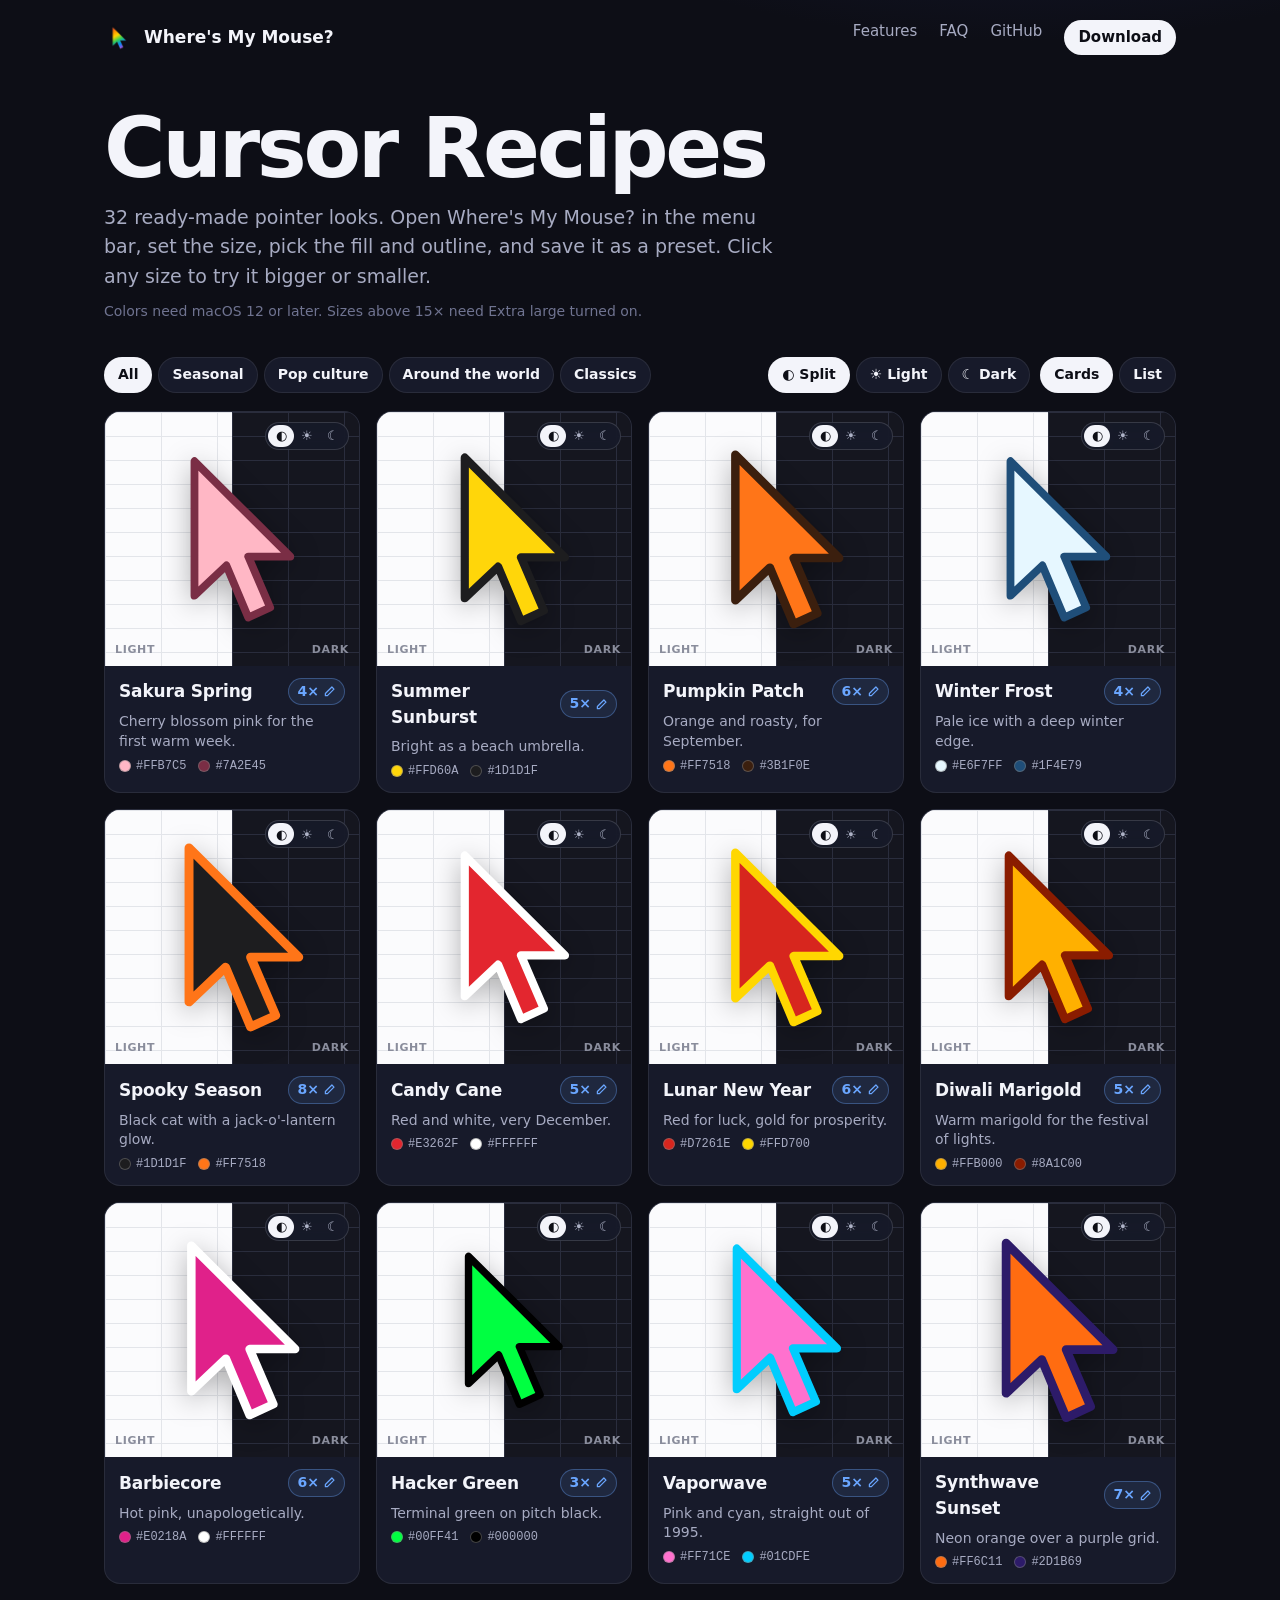
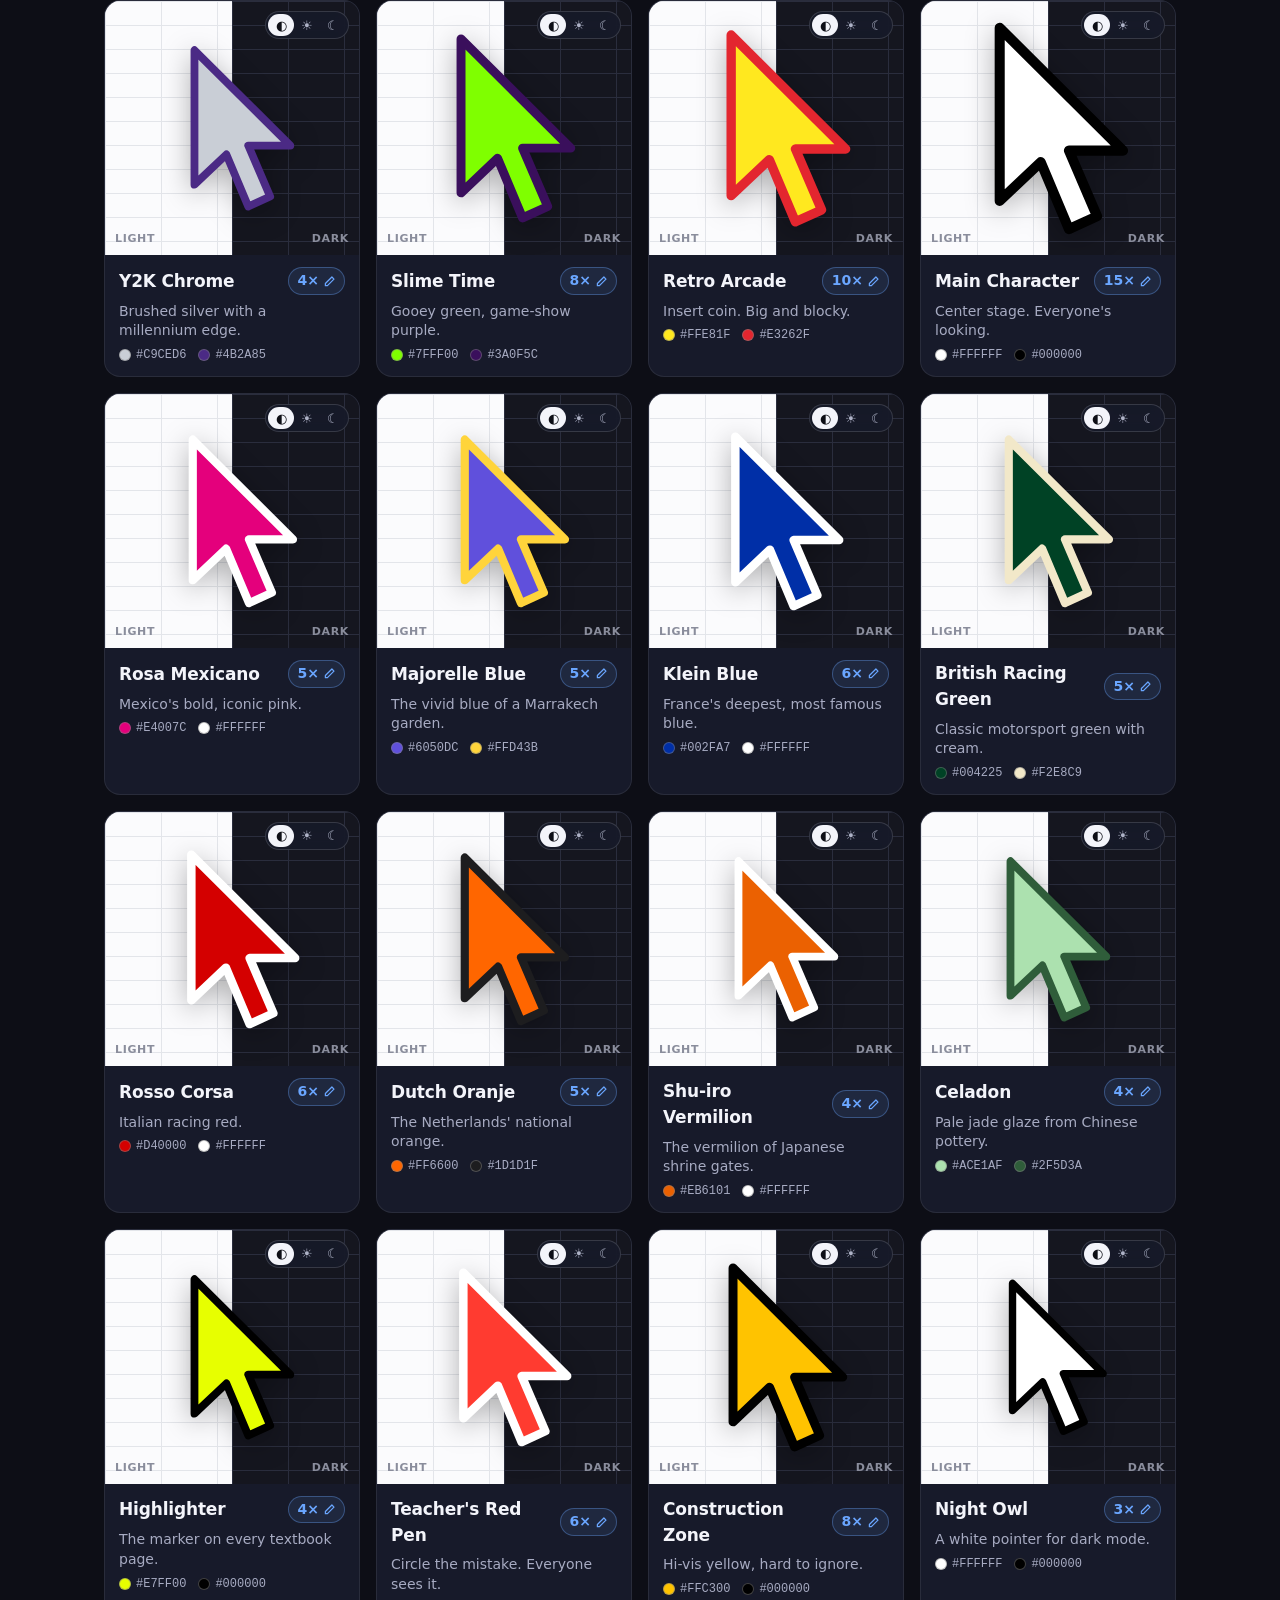
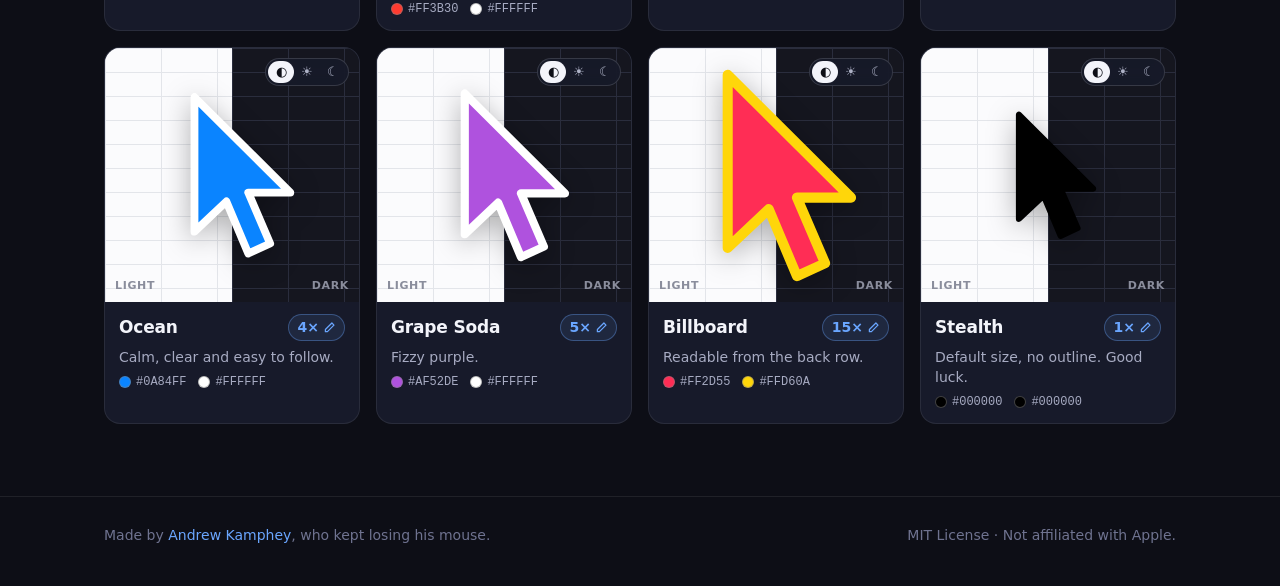
==== site/recipes.html @ 3ef72867 "Site: Cursor Recipes gallery at /recipes and recipe of the month on the home page 32 named pointer l" ====
<!doctype html>
<html lang="en">
<head>
<meta charset="utf-8">
<!-- Google tag (gtag.js) -->
<script async src="https://www.googletagmanager.com/gtag/js?id=G-M5TJXXCL2K"></script>
<script>
  window.dataLayer = window.dataLayer || [];
  function gtag(){dataLayer.push(arguments);}
  gtag('js', new Date());

  gtag('config', 'G-M5TJXXCL2K');
</script>

<meta name="viewport" content="width=device-width, initial-scale=1">
<title>Cursor Recipes — Where's My Mouse?</title>
<meta name="description" content="32 ready-made Mac pointer looks: seasonal, pop culture and famous colors from around the world, each with its size, fill and outline for Where's My Mouse?.">
<link rel="icon" type="image/png" href="assets/favicon.png">
<link rel="apple-touch-icon" href="assets/icon.png">
<meta property="og:title" content="Cursor Recipes — Where's My Mouse?">
<meta property="og:description" content="Ready-made Mac pointer looks with exact sizes and colors.">
<meta property="og:image" content="https://wheresmymouse.com/assets/og.png">
<meta property="og:url" content="https://wheresmymouse.com/recipes">
<meta name="twitter:card" content="summary_large_image">
<link rel="canonical" href="https://wheresmymouse.com/recipes">
<style>
  :root {
    --bg: #0d0e16;
    --bg-2: #161a33;
    --panel: #171a2a;
    --panel-2: #1e2236;
    --line: rgba(255, 255, 255, 0.08);
    --text: #f3f4fa;
    --muted: #a7abc2;
    --faint: #6f7390;
    --blue: #2f7bff;
    --blue-soft: #6aa6ff;
    --red: #ff3b2f;
    --rainbow: linear-gradient(120deg, #ff3b30, #ff9500, #ffd60a, #34c759, #0a84ff, #af52de);
    --radius: 18px;
    --max: 1120px;
  }
  * { box-sizing: border-box; }
  html { scroll-behavior: smooth; }
  body {
    margin: 0;
    background: radial-gradient(1200px 700px at 80% -10%, #1d2452 0%, transparent 60%), var(--bg);
    color: var(--text);
    font: 17px/1.55 system-ui, -apple-system, "Helvetica Neue", Arial, sans-serif;
    -webkit-font-smoothing: antialiased;
  }
  a { color: var(--blue-soft); text-decoration: none; }
  a:hover { text-decoration: underline; }
  .wrap { max-width: var(--max); margin: 0 auto; padding: 0 24px; }

  /* nav */
  nav { display: flex; align-items: center; justify-content: space-between; padding: 20px 0; }
  .brand { display: flex; align-items: center; gap: 10px; font-weight: 800; color: var(--text); }
  .brand img { width: 30px; height: 30px; }
  nav .links { display: flex; gap: 22px; font-size: 15px; }
  nav .links a { color: var(--muted); }


  .rc-hero { padding: 24px 0 8px; }
  .rc-hero h1 { font-size: clamp(44px, 7vw, 84px); line-height: 0.95; letter-spacing: -0.04em; margin: 10px 0 14px; font-weight: 900; }
  .rc-hero p { color: var(--muted); font-size: 19px; max-width: 680px; margin: 0; }
  .rc-hero .fine { color: var(--faint); font-size: 14px; margin-top: 10px; }
  .dl { background: var(--text); color: #0d0e16 !important; font-weight: 800; padding: 6px 14px; border-radius: 999px; }
  .dl:hover { text-decoration: none; }
  main { padding-bottom: 72px; }
  footer { border-top: 1px solid var(--line); padding: 28px 0 40px; color: var(--faint); font-size: 14px; }
  footer .wrap { display: flex; justify-content: space-between; gap: 20px; flex-wrap: wrap; }
  @media (max-width: 560px) { nav .links a.hide-sm { display: none; } }
</style>
<link rel="stylesheet" href="assets/recipes.css">
</head>
<body>
<svg width="0" height="0" style="position:absolute" aria-hidden="true">
      <defs><path id="arrow" d="M4 4 V90 L24.4 70.7 L38.4 104 L52.4 97.6 L38.4 65 L65.3 65 Z" transform="scale(0.93)" stroke-width="5" stroke-linejoin="round"/></defs>
    </svg>
<div class="wrap">
  <nav>
    <a class="brand" href="/"><img src="assets/icon.png" alt="">Where's My Mouse?</a>
    <div class="links">
      <a class="hide-sm" href="/#features">Features</a>
      <a class="hide-sm" href="/#faq">FAQ</a>
      <a class="hide-sm" href="https://github.com/andrewkamphey/WheresMyMouse">GitHub</a>
      <a class="dl" href="https://wheresmymouse.com/download">Download</a>
    </div>
  </nav>
  <header class="rc-hero">
    <h1>Cursor Recipes</h1>
    <p>32 ready-made pointer looks. Open Where's My Mouse? in the menu bar, set the size, pick the fill and outline, and save it as a preset. Click any size to try it bigger or smaller.</p>
    <p class="fine">Colors need macOS 12 or later. Sizes above 15× need Extra large turned on.</p>
  </header>
  <main id="rc-page">
    <div class="rc-bar">
      <div class="rc-seg" role="group" aria-label="Category"><button type="button" data-filter="all" aria-pressed="true">All</button><button type="button" data-filter="seasonal" aria-pressed="false">Seasonal</button><button type="button" data-filter="pop" aria-pressed="false">Pop culture</button><button type="button" data-filter="world" aria-pressed="false">Around the world</button><button type="button" data-filter="classic" aria-pressed="false">Classics</button></div>
      <div class="rc-push">
        <div class="rc-seg" role="group" aria-label="Background"><button type="button" data-bg="split" aria-pressed="true">◐ Split</button><button type="button" data-bg="light" aria-pressed="false">☀ Light</button><button type="button" data-bg="dark" aria-pressed="false">☾ Dark</button></div>
        <div class="rc-seg" role="group" aria-label="View"><button type="button" data-view="cards" aria-pressed="true">Cards</button><button type="button" data-view="list" aria-pressed="false">List</button></div>
      </div>
    </div>
    <div class="rc-grid" id="rc-grid">
      <article class="rc-card" id="sakura-spring" data-cat="seasonal" data-size="4"><div class="rc-pv" data-mode="split"><div class="rc-half l"></div><div class="rc-half d"></div><svg class="rc-ar" viewBox="0 0 62 100" style="--h:66.2%" aria-hidden="true"><use href="#arrow" fill="#FFB7C5" stroke="#7A2E45"/></svg><span class="rc-lbl l">Light</span><span class="rc-lbl d">Dark</span><div class="rc-mode" role="group" aria-label="Background"><button type="button" data-mode="split" aria-pressed="true" title="Split">◐</button><button type="button" data-mode="light" aria-pressed="false" title="Light">☀</button><button type="button" data-mode="dark" aria-pressed="false" title="Dark">☾</button></div></div><div class="rc-body"><div class="rc-head"><h3>Sakura Spring</h3><button type="button" class="rc-sz" aria-expanded="false" aria-label="Try Sakura Spring at other sizes"><b>4×</b><svg viewBox="0 0 16 16" aria-hidden="true"><path d="M11.5 1.5l3 3L5 14H2v-3z" fill="none" stroke="currentColor" stroke-width="1.8" stroke-linejoin="round"/></svg></button></div><div class="rc-edit" hidden><input type="range" min="1" max="30" step="0.5" value="4" aria-label="Preview size for Sakura Spring"><button type="button" class="rc-reset">Reset</button><span class="rc-hint">Recipe size. Drag to try others.</span></div><p>Cherry blossom pink for the first warm week.</p><span class="rc-chips"><span class="rc-chip"><i style="background:#FFB7C5"></i>#FFB7C5</span><span class="rc-chip"><i style="background:#7A2E45"></i>#7A2E45</span></span></div></article>
      <article class="rc-card" id="summer-sunburst" data-cat="seasonal" data-size="5"><div class="rc-pv" data-mode="split"><div class="rc-half l"></div><div class="rc-half d"></div><svg class="rc-ar" viewBox="0 0 62 100" style="--h:69.2%" aria-hidden="true"><use href="#arrow" fill="#FFD60A" stroke="#1D1D1F"/></svg><span class="rc-lbl l">Light</span><span class="rc-lbl d">Dark</span><div class="rc-mode" role="group" aria-label="Background"><button type="button" data-mode="split" aria-pressed="true" title="Split">◐</button><button type="button" data-mode="light" aria-pressed="false" title="Light">☀</button><button type="button" data-mode="dark" aria-pressed="false" title="Dark">☾</button></div></div><div class="rc-body"><div class="rc-head"><h3>Summer Sunburst</h3><button type="button" class="rc-sz" aria-expanded="false" aria-label="Try Summer Sunburst at other sizes"><b>5×</b><svg viewBox="0 0 16 16" aria-hidden="true"><path d="M11.5 1.5l3 3L5 14H2v-3z" fill="none" stroke="currentColor" stroke-width="1.8" stroke-linejoin="round"/></svg></button></div><div class="rc-edit" hidden><input type="range" min="1" max="30" step="0.5" value="5" aria-label="Preview size for Summer Sunburst"><button type="button" class="rc-reset">Reset</button><span class="rc-hint">Recipe size. Drag to try others.</span></div><p>Bright as a beach umbrella.</p><span class="rc-chips"><span class="rc-chip"><i style="background:#FFD60A"></i>#FFD60A</span><span class="rc-chip"><i style="background:#1D1D1F"></i>#1D1D1F</span></span></div></article>
      <article class="rc-card" id="pumpkin-patch" data-cat="seasonal" data-size="6"><div class="rc-pv" data-mode="split"><div class="rc-half l"></div><div class="rc-half d"></div><svg class="rc-ar" viewBox="0 0 62 100" style="--h:71.7%" aria-hidden="true"><use href="#arrow" fill="#FF7518" stroke="#3B1F0E"/></svg><span class="rc-lbl l">Light</span><span class="rc-lbl d">Dark</span><div class="rc-mode" role="group" aria-label="Background"><button type="button" data-mode="split" aria-pressed="true" title="Split">◐</button><button type="button" data-mode="light" aria-pressed="false" title="Light">☀</button><button type="button" data-mode="dark" aria-pressed="false" title="Dark">☾</button></div></div><div class="rc-body"><div class="rc-head"><h3>Pumpkin Patch</h3><button type="button" class="rc-sz" aria-expanded="false" aria-label="Try Pumpkin Patch at other sizes"><b>6×</b><svg viewBox="0 0 16 16" aria-hidden="true"><path d="M11.5 1.5l3 3L5 14H2v-3z" fill="none" stroke="currentColor" stroke-width="1.8" stroke-linejoin="round"/></svg></button></div><div class="rc-edit" hidden><input type="range" min="1" max="30" step="0.5" value="6" aria-label="Preview size for Pumpkin Patch"><button type="button" class="rc-reset">Reset</button><span class="rc-hint">Recipe size. Drag to try others.</span></div><p>Orange and roasty, for September.</p><span class="rc-chips"><span class="rc-chip"><i style="background:#FF7518"></i>#FF7518</span><span class="rc-chip"><i style="background:#3B1F0E"></i>#3B1F0E</span></span></div></article>
      <article class="rc-card" id="winter-frost" data-cat="seasonal" data-size="4"><div class="rc-pv" data-mode="split"><div class="rc-half l"></div><div class="rc-half d"></div><svg class="rc-ar" viewBox="0 0 62 100" style="--h:66.2%" aria-hidden="true"><use href="#arrow" fill="#E6F7FF" stroke="#1F4E79"/></svg><span class="rc-lbl l">Light</span><span class="rc-lbl d">Dark</span><div class="rc-mode" role="group" aria-label="Background"><button type="button" data-mode="split" aria-pressed="true" title="Split">◐</button><button type="button" data-mode="light" aria-pressed="false" title="Light">☀</button><button type="button" data-mode="dark" aria-pressed="false" title="Dark">☾</button></div></div><div class="rc-body"><div class="rc-head"><h3>Winter Frost</h3><button type="button" class="rc-sz" aria-expanded="false" aria-label="Try Winter Frost at other sizes"><b>4×</b><svg viewBox="0 0 16 16" aria-hidden="true"><path d="M11.5 1.5l3 3L5 14H2v-3z" fill="none" stroke="currentColor" stroke-width="1.8" stroke-linejoin="round"/></svg></button></div><div class="rc-edit" hidden><input type="range" min="1" max="30" step="0.5" value="4" aria-label="Preview size for Winter Frost"><button type="button" class="rc-reset">Reset</button><span class="rc-hint">Recipe size. Drag to try others.</span></div><p>Pale ice with a deep winter edge.</p><span class="rc-chips"><span class="rc-chip"><i style="background:#E6F7FF"></i>#E6F7FF</span><span class="rc-chip"><i style="background:#1F4E79"></i>#1F4E79</span></span></div></article>
      <article class="rc-card" id="spooky-season" data-cat="seasonal" data-size="8"><div class="rc-pv" data-mode="split"><div class="rc-half l"></div><div class="rc-half d"></div><svg class="rc-ar" viewBox="0 0 62 100" style="--h:75.8%" aria-hidden="true"><use href="#arrow" fill="#1D1D1F" stroke="#FF7518"/></svg><span class="rc-lbl l">Light</span><span class="rc-lbl d">Dark</span><div class="rc-mode" role="group" aria-label="Background"><button type="button" data-mode="split" aria-pressed="true" title="Split">◐</button><button type="button" data-mode="light" aria-pressed="false" title="Light">☀</button><button type="button" data-mode="dark" aria-pressed="false" title="Dark">☾</button></div></div><div class="rc-body"><div class="rc-head"><h3>Spooky Season</h3><button type="button" class="rc-sz" aria-expanded="false" aria-label="Try Spooky Season at other sizes"><b>8×</b><svg viewBox="0 0 16 16" aria-hidden="true"><path d="M11.5 1.5l3 3L5 14H2v-3z" fill="none" stroke="currentColor" stroke-width="1.8" stroke-linejoin="round"/></svg></button></div><div class="rc-edit" hidden><input type="range" min="1" max="30" step="0.5" value="8" aria-label="Preview size for Spooky Season"><button type="button" class="rc-reset">Reset</button><span class="rc-hint">Recipe size. Drag to try others.</span></div><p>Black cat with a jack-o&#x27;-lantern glow.</p><span class="rc-chips"><span class="rc-chip"><i style="background:#1D1D1F"></i>#1D1D1F</span><span class="rc-chip"><i style="background:#FF7518"></i>#FF7518</span></span></div></article>
      <article class="rc-card" id="candy-cane" data-cat="seasonal" data-size="5"><div class="rc-pv" data-mode="split"><div class="rc-half l"></div><div class="rc-half d"></div><svg class="rc-ar" viewBox="0 0 62 100" style="--h:69.2%" aria-hidden="true"><use href="#arrow" fill="#E3262F" stroke="#FFFFFF"/></svg><span class="rc-lbl l">Light</span><span class="rc-lbl d">Dark</span><div class="rc-mode" role="group" aria-label="Background"><button type="button" data-mode="split" aria-pressed="true" title="Split">◐</button><button type="button" data-mode="light" aria-pressed="false" title="Light">☀</button><button type="button" data-mode="dark" aria-pressed="false" title="Dark">☾</button></div></div><div class="rc-body"><div class="rc-head"><h3>Candy Cane</h3><button type="button" class="rc-sz" aria-expanded="false" aria-label="Try Candy Cane at other sizes"><b>5×</b><svg viewBox="0 0 16 16" aria-hidden="true"><path d="M11.5 1.5l3 3L5 14H2v-3z" fill="none" stroke="currentColor" stroke-width="1.8" stroke-linejoin="round"/></svg></button></div><div class="rc-edit" hidden><input type="range" min="1" max="30" step="0.5" value="5" aria-label="Preview size for Candy Cane"><button type="button" class="rc-reset">Reset</button><span class="rc-hint">Recipe size. Drag to try others.</span></div><p>Red and white, very December.</p><span class="rc-chips"><span class="rc-chip"><i style="background:#E3262F"></i>#E3262F</span><span class="rc-chip"><i style="background:#FFFFFF"></i>#FFFFFF</span></span></div></article>
      <article class="rc-card" id="lunar-new-year" data-cat="seasonal" data-size="6"><div class="rc-pv" data-mode="split"><div class="rc-half l"></div><div class="rc-half d"></div><svg class="rc-ar" viewBox="0 0 62 100" style="--h:71.7%" aria-hidden="true"><use href="#arrow" fill="#D7261E" stroke="#FFD700"/></svg><span class="rc-lbl l">Light</span><span class="rc-lbl d">Dark</span><div class="rc-mode" role="group" aria-label="Background"><button type="button" data-mode="split" aria-pressed="true" title="Split">◐</button><button type="button" data-mode="light" aria-pressed="false" title="Light">☀</button><button type="button" data-mode="dark" aria-pressed="false" title="Dark">☾</button></div></div><div class="rc-body"><div class="rc-head"><h3>Lunar New Year</h3><button type="button" class="rc-sz" aria-expanded="false" aria-label="Try Lunar New Year at other sizes"><b>6×</b><svg viewBox="0 0 16 16" aria-hidden="true"><path d="M11.5 1.5l3 3L5 14H2v-3z" fill="none" stroke="currentColor" stroke-width="1.8" stroke-linejoin="round"/></svg></button></div><div class="rc-edit" hidden><input type="range" min="1" max="30" step="0.5" value="6" aria-label="Preview size for Lunar New Year"><button type="button" class="rc-reset">Reset</button><span class="rc-hint">Recipe size. Drag to try others.</span></div><p>Red for luck, gold for prosperity.</p><span class="rc-chips"><span class="rc-chip"><i style="background:#D7261E"></i>#D7261E</span><span class="rc-chip"><i style="background:#FFD700"></i>#FFD700</span></span></div></article>
      <article class="rc-card" id="diwali-marigold" data-cat="seasonal" data-size="5"><div class="rc-pv" data-mode="split"><div class="rc-half l"></div><div class="rc-half d"></div><svg class="rc-ar" viewBox="0 0 62 100" style="--h:69.2%" aria-hidden="true"><use href="#arrow" fill="#FFB000" stroke="#8A1C00"/></svg><span class="rc-lbl l">Light</span><span class="rc-lbl d">Dark</span><div class="rc-mode" role="group" aria-label="Background"><button type="button" data-mode="split" aria-pressed="true" title="Split">◐</button><button type="button" data-mode="light" aria-pressed="false" title="Light">☀</button><button type="button" data-mode="dark" aria-pressed="false" title="Dark">☾</button></div></div><div class="rc-body"><div class="rc-head"><h3>Diwali Marigold</h3><button type="button" class="rc-sz" aria-expanded="false" aria-label="Try Diwali Marigold at other sizes"><b>5×</b><svg viewBox="0 0 16 16" aria-hidden="true"><path d="M11.5 1.5l3 3L5 14H2v-3z" fill="none" stroke="currentColor" stroke-width="1.8" stroke-linejoin="round"/></svg></button></div><div class="rc-edit" hidden><input type="range" min="1" max="30" step="0.5" value="5" aria-label="Preview size for Diwali Marigold"><button type="button" class="rc-reset">Reset</button><span class="rc-hint">Recipe size. Drag to try others.</span></div><p>Warm marigold for the festival of lights.</p><span class="rc-chips"><span class="rc-chip"><i style="background:#FFB000"></i>#FFB000</span><span class="rc-chip"><i style="background:#8A1C00"></i>#8A1C00</span></span></div></article>
      <article class="rc-card" id="barbiecore" data-cat="pop" data-size="6"><div class="rc-pv" data-mode="split"><div class="rc-half l"></div><div class="rc-half d"></div><svg class="rc-ar" viewBox="0 0 62 100" style="--h:71.7%" aria-hidden="true"><use href="#arrow" fill="#E0218A" stroke="#FFFFFF"/></svg><span class="rc-lbl l">Light</span><span class="rc-lbl d">Dark</span><div class="rc-mode" role="group" aria-label="Background"><button type="button" data-mode="split" aria-pressed="true" title="Split">◐</button><button type="button" data-mode="light" aria-pressed="false" title="Light">☀</button><button type="button" data-mode="dark" aria-pressed="false" title="Dark">☾</button></div></div><div class="rc-body"><div class="rc-head"><h3>Barbiecore</h3><button type="button" class="rc-sz" aria-expanded="false" aria-label="Try Barbiecore at other sizes"><b>6×</b><svg viewBox="0 0 16 16" aria-hidden="true"><path d="M11.5 1.5l3 3L5 14H2v-3z" fill="none" stroke="currentColor" stroke-width="1.8" stroke-linejoin="round"/></svg></button></div><div class="rc-edit" hidden><input type="range" min="1" max="30" step="0.5" value="6" aria-label="Preview size for Barbiecore"><button type="button" class="rc-reset">Reset</button><span class="rc-hint">Recipe size. Drag to try others.</span></div><p>Hot pink, unapologetically.</p><span class="rc-chips"><span class="rc-chip"><i style="background:#E0218A"></i>#E0218A</span><span class="rc-chip"><i style="background:#FFFFFF"></i>#FFFFFF</span></span></div></article>
      <article class="rc-card" id="hacker-green" data-cat="pop" data-size="3"><div class="rc-pv" data-mode="split"><div class="rc-half l"></div><div class="rc-half d"></div><svg class="rc-ar" viewBox="0 0 62 100" style="--h:62.6%" aria-hidden="true"><use href="#arrow" fill="#00FF41" stroke="#000000"/></svg><span class="rc-lbl l">Light</span><span class="rc-lbl d">Dark</span><div class="rc-mode" role="group" aria-label="Background"><button type="button" data-mode="split" aria-pressed="true" title="Split">◐</button><button type="button" data-mode="light" aria-pressed="false" title="Light">☀</button><button type="button" data-mode="dark" aria-pressed="false" title="Dark">☾</button></div></div><div class="rc-body"><div class="rc-head"><h3>Hacker Green</h3><button type="button" class="rc-sz" aria-expanded="false" aria-label="Try Hacker Green at other sizes"><b>3×</b><svg viewBox="0 0 16 16" aria-hidden="true"><path d="M11.5 1.5l3 3L5 14H2v-3z" fill="none" stroke="currentColor" stroke-width="1.8" stroke-linejoin="round"/></svg></button></div><div class="rc-edit" hidden><input type="range" min="1" max="30" step="0.5" value="3" aria-label="Preview size for Hacker Green"><button type="button" class="rc-reset">Reset</button><span class="rc-hint">Recipe size. Drag to try others.</span></div><p>Terminal green on pitch black.</p><span class="rc-chips"><span class="rc-chip"><i style="background:#00FF41"></i>#00FF41</span><span class="rc-chip"><i style="background:#000000"></i>#000000</span></span></div></article>
      <article class="rc-card" id="vaporwave" data-cat="pop" data-size="5"><div class="rc-pv" data-mode="split"><div class="rc-half l"></div><div class="rc-half d"></div><svg class="rc-ar" viewBox="0 0 62 100" style="--h:69.2%" aria-hidden="true"><use href="#arrow" fill="#FF71CE" stroke="#01CDFE"/></svg><span class="rc-lbl l">Light</span><span class="rc-lbl d">Dark</span><div class="rc-mode" role="group" aria-label="Background"><button type="button" data-mode="split" aria-pressed="true" title="Split">◐</button><button type="button" data-mode="light" aria-pressed="false" title="Light">☀</button><button type="button" data-mode="dark" aria-pressed="false" title="Dark">☾</button></div></div><div class="rc-body"><div class="rc-head"><h3>Vaporwave</h3><button type="button" class="rc-sz" aria-expanded="false" aria-label="Try Vaporwave at other sizes"><b>5×</b><svg viewBox="0 0 16 16" aria-hidden="true"><path d="M11.5 1.5l3 3L5 14H2v-3z" fill="none" stroke="currentColor" stroke-width="1.8" stroke-linejoin="round"/></svg></button></div><div class="rc-edit" hidden><input type="range" min="1" max="30" step="0.5" value="5" aria-label="Preview size for Vaporwave"><button type="button" class="rc-reset">Reset</button><span class="rc-hint">Recipe size. Drag to try others.</span></div><p>Pink and cyan, straight out of 1995.</p><span class="rc-chips"><span class="rc-chip"><i style="background:#FF71CE"></i>#FF71CE</span><span class="rc-chip"><i style="background:#01CDFE"></i>#01CDFE</span></span></div></article>
      <article class="rc-card" id="synthwave-sunset" data-cat="pop" data-size="7"><div class="rc-pv" data-mode="split"><div class="rc-half l"></div><div class="rc-half d"></div><svg class="rc-ar" viewBox="0 0 62 100" style="--h:73.9%" aria-hidden="true"><use href="#arrow" fill="#FF6C11" stroke="#2D1B69"/></svg><span class="rc-lbl l">Light</span><span class="rc-lbl d">Dark</span><div class="rc-mode" role="group" aria-label="Background"><button type="button" data-mode="split" aria-pressed="true" title="Split">◐</button><button type="button" data-mode="light" aria-pressed="false" title="Light">☀</button><button type="button" data-mode="dark" aria-pressed="false" title="Dark">☾</button></div></div><div class="rc-body"><div class="rc-head"><h3>Synthwave Sunset</h3><button type="button" class="rc-sz" aria-expanded="false" aria-label="Try Synthwave Sunset at other sizes"><b>7×</b><svg viewBox="0 0 16 16" aria-hidden="true"><path d="M11.5 1.5l3 3L5 14H2v-3z" fill="none" stroke="currentColor" stroke-width="1.8" stroke-linejoin="round"/></svg></button></div><div class="rc-edit" hidden><input type="range" min="1" max="30" step="0.5" value="7" aria-label="Preview size for Synthwave Sunset"><button type="button" class="rc-reset">Reset</button><span class="rc-hint">Recipe size. Drag to try others.</span></div><p>Neon orange over a purple grid.</p><span class="rc-chips"><span class="rc-chip"><i style="background:#FF6C11"></i>#FF6C11</span><span class="rc-chip"><i style="background:#2D1B69"></i>#2D1B69</span></span></div></article>
      <article class="rc-card" id="y2k-chrome" data-cat="pop" data-size="4"><div class="rc-pv" data-mode="split"><div class="rc-half l"></div><div class="rc-half d"></div><svg class="rc-ar" viewBox="0 0 62 100" style="--h:66.2%" aria-hidden="true"><use href="#arrow" fill="#C9CED6" stroke="#4B2A85"/></svg><span class="rc-lbl l">Light</span><span class="rc-lbl d">Dark</span><div class="rc-mode" role="group" aria-label="Background"><button type="button" data-mode="split" aria-pressed="true" title="Split">◐</button><button type="button" data-mode="light" aria-pressed="false" title="Light">☀</button><button type="button" data-mode="dark" aria-pressed="false" title="Dark">☾</button></div></div><div class="rc-body"><div class="rc-head"><h3>Y2K Chrome</h3><button type="button" class="rc-sz" aria-expanded="false" aria-label="Try Y2K Chrome at other sizes"><b>4×</b><svg viewBox="0 0 16 16" aria-hidden="true"><path d="M11.5 1.5l3 3L5 14H2v-3z" fill="none" stroke="currentColor" stroke-width="1.8" stroke-linejoin="round"/></svg></button></div><div class="rc-edit" hidden><input type="range" min="1" max="30" step="0.5" value="4" aria-label="Preview size for Y2K Chrome"><button type="button" class="rc-reset">Reset</button><span class="rc-hint">Recipe size. Drag to try others.</span></div><p>Brushed silver with a millennium edge.</p><span class="rc-chips"><span class="rc-chip"><i style="background:#C9CED6"></i>#C9CED6</span><span class="rc-chip"><i style="background:#4B2A85"></i>#4B2A85</span></span></div></article>
      <article class="rc-card" id="slime-time" data-cat="pop" data-size="8"><div class="rc-pv" data-mode="split"><div class="rc-half l"></div><div class="rc-half d"></div><svg class="rc-ar" viewBox="0 0 62 100" style="--h:75.8%" aria-hidden="true"><use href="#arrow" fill="#7FFF00" stroke="#3A0F5C"/></svg><span class="rc-lbl l">Light</span><span class="rc-lbl d">Dark</span><div class="rc-mode" role="group" aria-label="Background"><button type="button" data-mode="split" aria-pressed="true" title="Split">◐</button><button type="button" data-mode="light" aria-pressed="false" title="Light">☀</button><button type="button" data-mode="dark" aria-pressed="false" title="Dark">☾</button></div></div><div class="rc-body"><div class="rc-head"><h3>Slime Time</h3><button type="button" class="rc-sz" aria-expanded="false" aria-label="Try Slime Time at other sizes"><b>8×</b><svg viewBox="0 0 16 16" aria-hidden="true"><path d="M11.5 1.5l3 3L5 14H2v-3z" fill="none" stroke="currentColor" stroke-width="1.8" stroke-linejoin="round"/></svg></button></div><div class="rc-edit" hidden><input type="range" min="1" max="30" step="0.5" value="8" aria-label="Preview size for Slime Time"><button type="button" class="rc-reset">Reset</button><span class="rc-hint">Recipe size. Drag to try others.</span></div><p>Gooey green, game-show purple.</p><span class="rc-chips"><span class="rc-chip"><i style="background:#7FFF00"></i>#7FFF00</span><span class="rc-chip"><i style="background:#3A0F5C"></i>#3A0F5C</span></span></div></article>
      <article class="rc-card" id="retro-arcade" data-cat="pop" data-size="10"><div class="rc-pv" data-mode="split"><div class="rc-half l"></div><div class="rc-half d"></div><svg class="rc-ar" viewBox="0 0 62 100" style="--h:79.1%" aria-hidden="true"><use href="#arrow" fill="#FFE81F" stroke="#E3262F"/></svg><span class="rc-lbl l">Light</span><span class="rc-lbl d">Dark</span><div class="rc-mode" role="group" aria-label="Background"><button type="button" data-mode="split" aria-pressed="true" title="Split">◐</button><button type="button" data-mode="light" aria-pressed="false" title="Light">☀</button><button type="button" data-mode="dark" aria-pressed="false" title="Dark">☾</button></div></div><div class="rc-body"><div class="rc-head"><h3>Retro Arcade</h3><button type="button" class="rc-sz" aria-expanded="false" aria-label="Try Retro Arcade at other sizes"><b>10×</b><svg viewBox="0 0 16 16" aria-hidden="true"><path d="M11.5 1.5l3 3L5 14H2v-3z" fill="none" stroke="currentColor" stroke-width="1.8" stroke-linejoin="round"/></svg></button></div><div class="rc-edit" hidden><input type="range" min="1" max="30" step="0.5" value="10" aria-label="Preview size for Retro Arcade"><button type="button" class="rc-reset">Reset</button><span class="rc-hint">Recipe size. Drag to try others.</span></div><p>Insert coin. Big and blocky.</p><span class="rc-chips"><span class="rc-chip"><i style="background:#FFE81F"></i>#FFE81F</span><span class="rc-chip"><i style="background:#E3262F"></i>#E3262F</span></span></div></article>
      <article class="rc-card" id="main-character" data-cat="pop" data-size="15"><div class="rc-pv" data-mode="split"><div class="rc-half l"></div><div class="rc-half d"></div><svg class="rc-ar" viewBox="0 0 62 100" style="--h:85.2%" aria-hidden="true"><use href="#arrow" fill="#FFFFFF" stroke="#000000"/></svg><span class="rc-lbl l">Light</span><span class="rc-lbl d">Dark</span><div class="rc-mode" role="group" aria-label="Background"><button type="button" data-mode="split" aria-pressed="true" title="Split">◐</button><button type="button" data-mode="light" aria-pressed="false" title="Light">☀</button><button type="button" data-mode="dark" aria-pressed="false" title="Dark">☾</button></div></div><div class="rc-body"><div class="rc-head"><h3>Main Character</h3><button type="button" class="rc-sz" aria-expanded="false" aria-label="Try Main Character at other sizes"><b>15×</b><svg viewBox="0 0 16 16" aria-hidden="true"><path d="M11.5 1.5l3 3L5 14H2v-3z" fill="none" stroke="currentColor" stroke-width="1.8" stroke-linejoin="round"/></svg></button></div><div class="rc-edit" hidden><input type="range" min="1" max="30" step="0.5" value="15" aria-label="Preview size for Main Character"><button type="button" class="rc-reset">Reset</button><span class="rc-hint">Recipe size. Drag to try others.</span></div><p>Center stage. Everyone&#x27;s looking.</p><span class="rc-chips"><span class="rc-chip"><i style="background:#FFFFFF"></i>#FFFFFF</span><span class="rc-chip"><i style="background:#000000"></i>#000000</span></span></div></article>
      <article class="rc-card" id="rosa-mexicano" data-cat="world" data-size="5"><div class="rc-pv" data-mode="split"><div class="rc-half l"></div><div class="rc-half d"></div><svg class="rc-ar" viewBox="0 0 62 100" style="--h:69.2%" aria-hidden="true"><use href="#arrow" fill="#E4007C" stroke="#FFFFFF"/></svg><span class="rc-lbl l">Light</span><span class="rc-lbl d">Dark</span><div class="rc-mode" role="group" aria-label="Background"><button type="button" data-mode="split" aria-pressed="true" title="Split">◐</button><button type="button" data-mode="light" aria-pressed="false" title="Light">☀</button><button type="button" data-mode="dark" aria-pressed="false" title="Dark">☾</button></div></div><div class="rc-body"><div class="rc-head"><h3>Rosa Mexicano</h3><button type="button" class="rc-sz" aria-expanded="false" aria-label="Try Rosa Mexicano at other sizes"><b>5×</b><svg viewBox="0 0 16 16" aria-hidden="true"><path d="M11.5 1.5l3 3L5 14H2v-3z" fill="none" stroke="currentColor" stroke-width="1.8" stroke-linejoin="round"/></svg></button></div><div class="rc-edit" hidden><input type="range" min="1" max="30" step="0.5" value="5" aria-label="Preview size for Rosa Mexicano"><button type="button" class="rc-reset">Reset</button><span class="rc-hint">Recipe size. Drag to try others.</span></div><p>Mexico&#x27;s bold, iconic pink.</p><span class="rc-chips"><span class="rc-chip"><i style="background:#E4007C"></i>#E4007C</span><span class="rc-chip"><i style="background:#FFFFFF"></i>#FFFFFF</span></span></div></article>
      <article class="rc-card" id="majorelle-blue" data-cat="world" data-size="5"><div class="rc-pv" data-mode="split"><div class="rc-half l"></div><div class="rc-half d"></div><svg class="rc-ar" viewBox="0 0 62 100" style="--h:69.2%" aria-hidden="true"><use href="#arrow" fill="#6050DC" stroke="#FFD43B"/></svg><span class="rc-lbl l">Light</span><span class="rc-lbl d">Dark</span><div class="rc-mode" role="group" aria-label="Background"><button type="button" data-mode="split" aria-pressed="true" title="Split">◐</button><button type="button" data-mode="light" aria-pressed="false" title="Light">☀</button><button type="button" data-mode="dark" aria-pressed="false" title="Dark">☾</button></div></div><div class="rc-body"><div class="rc-head"><h3>Majorelle Blue</h3><button type="button" class="rc-sz" aria-expanded="false" aria-label="Try Majorelle Blue at other sizes"><b>5×</b><svg viewBox="0 0 16 16" aria-hidden="true"><path d="M11.5 1.5l3 3L5 14H2v-3z" fill="none" stroke="currentColor" stroke-width="1.8" stroke-linejoin="round"/></svg></button></div><div class="rc-edit" hidden><input type="range" min="1" max="30" step="0.5" value="5" aria-label="Preview size for Majorelle Blue"><button type="button" class="rc-reset">Reset</button><span class="rc-hint">Recipe size. Drag to try others.</span></div><p>The vivid blue of a Marrakech garden.</p><span class="rc-chips"><span class="rc-chip"><i style="background:#6050DC"></i>#6050DC</span><span class="rc-chip"><i style="background:#FFD43B"></i>#FFD43B</span></span></div></article>
      <article class="rc-card" id="klein-blue" data-cat="world" data-size="6"><div class="rc-pv" data-mode="split"><div class="rc-half l"></div><div class="rc-half d"></div><svg class="rc-ar" viewBox="0 0 62 100" style="--h:71.7%" aria-hidden="true"><use href="#arrow" fill="#002FA7" stroke="#FFFFFF"/></svg><span class="rc-lbl l">Light</span><span class="rc-lbl d">Dark</span><div class="rc-mode" role="group" aria-label="Background"><button type="button" data-mode="split" aria-pressed="true" title="Split">◐</button><button type="button" data-mode="light" aria-pressed="false" title="Light">☀</button><button type="button" data-mode="dark" aria-pressed="false" title="Dark">☾</button></div></div><div class="rc-body"><div class="rc-head"><h3>Klein Blue</h3><button type="button" class="rc-sz" aria-expanded="false" aria-label="Try Klein Blue at other sizes"><b>6×</b><svg viewBox="0 0 16 16" aria-hidden="true"><path d="M11.5 1.5l3 3L5 14H2v-3z" fill="none" stroke="currentColor" stroke-width="1.8" stroke-linejoin="round"/></svg></button></div><div class="rc-edit" hidden><input type="range" min="1" max="30" step="0.5" value="6" aria-label="Preview size for Klein Blue"><button type="button" class="rc-reset">Reset</button><span class="rc-hint">Recipe size. Drag to try others.</span></div><p>France&#x27;s deepest, most famous blue.</p><span class="rc-chips"><span class="rc-chip"><i style="background:#002FA7"></i>#002FA7</span><span class="rc-chip"><i style="background:#FFFFFF"></i>#FFFFFF</span></span></div></article>
      <article class="rc-card" id="british-racing-green" data-cat="world" data-size="5"><div class="rc-pv" data-mode="split"><div class="rc-half l"></div><div class="rc-half d"></div><svg class="rc-ar" viewBox="0 0 62 100" style="--h:69.2%" aria-hidden="true"><use href="#arrow" fill="#004225" stroke="#F2E8C9"/></svg><span class="rc-lbl l">Light</span><span class="rc-lbl d">Dark</span><div class="rc-mode" role="group" aria-label="Background"><button type="button" data-mode="split" aria-pressed="true" title="Split">◐</button><button type="button" data-mode="light" aria-pressed="false" title="Light">☀</button><button type="button" data-mode="dark" aria-pressed="false" title="Dark">☾</button></div></div><div class="rc-body"><div class="rc-head"><h3>British Racing Green</h3><button type="button" class="rc-sz" aria-expanded="false" aria-label="Try British Racing Green at other sizes"><b>5×</b><svg viewBox="0 0 16 16" aria-hidden="true"><path d="M11.5 1.5l3 3L5 14H2v-3z" fill="none" stroke="currentColor" stroke-width="1.8" stroke-linejoin="round"/></svg></button></div><div class="rc-edit" hidden><input type="range" min="1" max="30" step="0.5" value="5" aria-label="Preview size for British Racing Green"><button type="button" class="rc-reset">Reset</button><span class="rc-hint">Recipe size. Drag to try others.</span></div><p>Classic motorsport green with cream.</p><span class="rc-chips"><span class="rc-chip"><i style="background:#004225"></i>#004225</span><span class="rc-chip"><i style="background:#F2E8C9"></i>#F2E8C9</span></span></div></article>
      <article class="rc-card" id="rosso-corsa" data-cat="world" data-size="6"><div class="rc-pv" data-mode="split"><div class="rc-half l"></div><div class="rc-half d"></div><svg class="rc-ar" viewBox="0 0 62 100" style="--h:71.7%" aria-hidden="true"><use href="#arrow" fill="#D40000" stroke="#FFFFFF"/></svg><span class="rc-lbl l">Light</span><span class="rc-lbl d">Dark</span><div class="rc-mode" role="group" aria-label="Background"><button type="button" data-mode="split" aria-pressed="true" title="Split">◐</button><button type="button" data-mode="light" aria-pressed="false" title="Light">☀</button><button type="button" data-mode="dark" aria-pressed="false" title="Dark">☾</button></div></div><div class="rc-body"><div class="rc-head"><h3>Rosso Corsa</h3><button type="button" class="rc-sz" aria-expanded="false" aria-label="Try Rosso Corsa at other sizes"><b>6×</b><svg viewBox="0 0 16 16" aria-hidden="true"><path d="M11.5 1.5l3 3L5 14H2v-3z" fill="none" stroke="currentColor" stroke-width="1.8" stroke-linejoin="round"/></svg></button></div><div class="rc-edit" hidden><input type="range" min="1" max="30" step="0.5" value="6" aria-label="Preview size for Rosso Corsa"><button type="button" class="rc-reset">Reset</button><span class="rc-hint">Recipe size. Drag to try others.</span></div><p>Italian racing red.</p><span class="rc-chips"><span class="rc-chip"><i style="background:#D40000"></i>#D40000</span><span class="rc-chip"><i style="background:#FFFFFF"></i>#FFFFFF</span></span></div></article>
      <article class="rc-card" id="dutch-oranje" data-cat="world" data-size="5"><div class="rc-pv" data-mode="split"><div class="rc-half l"></div><div class="rc-half d"></div><svg class="rc-ar" viewBox="0 0 62 100" style="--h:69.2%" aria-hidden="true"><use href="#arrow" fill="#FF6600" stroke="#1D1D1F"/></svg><span class="rc-lbl l">Light</span><span class="rc-lbl d">Dark</span><div class="rc-mode" role="group" aria-label="Background"><button type="button" data-mode="split" aria-pressed="true" title="Split">◐</button><button type="button" data-mode="light" aria-pressed="false" title="Light">☀</button><button type="button" data-mode="dark" aria-pressed="false" title="Dark">☾</button></div></div><div class="rc-body"><div class="rc-head"><h3>Dutch Oranje</h3><button type="button" class="rc-sz" aria-expanded="false" aria-label="Try Dutch Oranje at other sizes"><b>5×</b><svg viewBox="0 0 16 16" aria-hidden="true"><path d="M11.5 1.5l3 3L5 14H2v-3z" fill="none" stroke="currentColor" stroke-width="1.8" stroke-linejoin="round"/></svg></button></div><div class="rc-edit" hidden><input type="range" min="1" max="30" step="0.5" value="5" aria-label="Preview size for Dutch Oranje"><button type="button" class="rc-reset">Reset</button><span class="rc-hint">Recipe size. Drag to try others.</span></div><p>The Netherlands&#x27; national orange.</p><span class="rc-chips"><span class="rc-chip"><i style="background:#FF6600"></i>#FF6600</span><span class="rc-chip"><i style="background:#1D1D1F"></i>#1D1D1F</span></span></div></article>
      <article class="rc-card" id="shu-iro-vermilion" data-cat="world" data-size="4"><div class="rc-pv" data-mode="split"><div class="rc-half l"></div><div class="rc-half d"></div><svg class="rc-ar" viewBox="0 0 62 100" style="--h:66.2%" aria-hidden="true"><use href="#arrow" fill="#EB6101" stroke="#FFFFFF"/></svg><span class="rc-lbl l">Light</span><span class="rc-lbl d">Dark</span><div class="rc-mode" role="group" aria-label="Background"><button type="button" data-mode="split" aria-pressed="true" title="Split">◐</button><button type="button" data-mode="light" aria-pressed="false" title="Light">☀</button><button type="button" data-mode="dark" aria-pressed="false" title="Dark">☾</button></div></div><div class="rc-body"><div class="rc-head"><h3>Shu-iro Vermilion</h3><button type="button" class="rc-sz" aria-expanded="false" aria-label="Try Shu-iro Vermilion at other sizes"><b>4×</b><svg viewBox="0 0 16 16" aria-hidden="true"><path d="M11.5 1.5l3 3L5 14H2v-3z" fill="none" stroke="currentColor" stroke-width="1.8" stroke-linejoin="round"/></svg></button></div><div class="rc-edit" hidden><input type="range" min="1" max="30" step="0.5" value="4" aria-label="Preview size for Shu-iro Vermilion"><button type="button" class="rc-reset">Reset</button><span class="rc-hint">Recipe size. Drag to try others.</span></div><p>The vermilion of Japanese shrine gates.</p><span class="rc-chips"><span class="rc-chip"><i style="background:#EB6101"></i>#EB6101</span><span class="rc-chip"><i style="background:#FFFFFF"></i>#FFFFFF</span></span></div></article>
      <article class="rc-card" id="celadon" data-cat="world" data-size="4"><div class="rc-pv" data-mode="split"><div class="rc-half l"></div><div class="rc-half d"></div><svg class="rc-ar" viewBox="0 0 62 100" style="--h:66.2%" aria-hidden="true"><use href="#arrow" fill="#ACE1AF" stroke="#2F5D3A"/></svg><span class="rc-lbl l">Light</span><span class="rc-lbl d">Dark</span><div class="rc-mode" role="group" aria-label="Background"><button type="button" data-mode="split" aria-pressed="true" title="Split">◐</button><button type="button" data-mode="light" aria-pressed="false" title="Light">☀</button><button type="button" data-mode="dark" aria-pressed="false" title="Dark">☾</button></div></div><div class="rc-body"><div class="rc-head"><h3>Celadon</h3><button type="button" class="rc-sz" aria-expanded="false" aria-label="Try Celadon at other sizes"><b>4×</b><svg viewBox="0 0 16 16" aria-hidden="true"><path d="M11.5 1.5l3 3L5 14H2v-3z" fill="none" stroke="currentColor" stroke-width="1.8" stroke-linejoin="round"/></svg></button></div><div class="rc-edit" hidden><input type="range" min="1" max="30" step="0.5" value="4" aria-label="Preview size for Celadon"><button type="button" class="rc-reset">Reset</button><span class="rc-hint">Recipe size. Drag to try others.</span></div><p>Pale jade glaze from Chinese pottery.</p><span class="rc-chips"><span class="rc-chip"><i style="background:#ACE1AF"></i>#ACE1AF</span><span class="rc-chip"><i style="background:#2F5D3A"></i>#2F5D3A</span></span></div></article>
      <article class="rc-card" id="highlighter" data-cat="classic" data-size="4"><div class="rc-pv" data-mode="split"><div class="rc-half l"></div><div class="rc-half d"></div><svg class="rc-ar" viewBox="0 0 62 100" style="--h:66.2%" aria-hidden="true"><use href="#arrow" fill="#E7FF00" stroke="#000000"/></svg><span class="rc-lbl l">Light</span><span class="rc-lbl d">Dark</span><div class="rc-mode" role="group" aria-label="Background"><button type="button" data-mode="split" aria-pressed="true" title="Split">◐</button><button type="button" data-mode="light" aria-pressed="false" title="Light">☀</button><button type="button" data-mode="dark" aria-pressed="false" title="Dark">☾</button></div></div><div class="rc-body"><div class="rc-head"><h3>Highlighter</h3><button type="button" class="rc-sz" aria-expanded="false" aria-label="Try Highlighter at other sizes"><b>4×</b><svg viewBox="0 0 16 16" aria-hidden="true"><path d="M11.5 1.5l3 3L5 14H2v-3z" fill="none" stroke="currentColor" stroke-width="1.8" stroke-linejoin="round"/></svg></button></div><div class="rc-edit" hidden><input type="range" min="1" max="30" step="0.5" value="4" aria-label="Preview size for Highlighter"><button type="button" class="rc-reset">Reset</button><span class="rc-hint">Recipe size. Drag to try others.</span></div><p>The marker on every textbook page.</p><span class="rc-chips"><span class="rc-chip"><i style="background:#E7FF00"></i>#E7FF00</span><span class="rc-chip"><i style="background:#000000"></i>#000000</span></span></div></article>
      <article class="rc-card" id="teachers-red-pen" data-cat="classic" data-size="6"><div class="rc-pv" data-mode="split"><div class="rc-half l"></div><div class="rc-half d"></div><svg class="rc-ar" viewBox="0 0 62 100" style="--h:71.7%" aria-hidden="true"><use href="#arrow" fill="#FF3B30" stroke="#FFFFFF"/></svg><span class="rc-lbl l">Light</span><span class="rc-lbl d">Dark</span><div class="rc-mode" role="group" aria-label="Background"><button type="button" data-mode="split" aria-pressed="true" title="Split">◐</button><button type="button" data-mode="light" aria-pressed="false" title="Light">☀</button><button type="button" data-mode="dark" aria-pressed="false" title="Dark">☾</button></div></div><div class="rc-body"><div class="rc-head"><h3>Teacher&#x27;s Red Pen</h3><button type="button" class="rc-sz" aria-expanded="false" aria-label="Try Teacher&#x27;s Red Pen at other sizes"><b>6×</b><svg viewBox="0 0 16 16" aria-hidden="true"><path d="M11.5 1.5l3 3L5 14H2v-3z" fill="none" stroke="currentColor" stroke-width="1.8" stroke-linejoin="round"/></svg></button></div><div class="rc-edit" hidden><input type="range" min="1" max="30" step="0.5" value="6" aria-label="Preview size for Teacher&#x27;s Red Pen"><button type="button" class="rc-reset">Reset</button><span class="rc-hint">Recipe size. Drag to try others.</span></div><p>Circle the mistake. Everyone sees it.</p><span class="rc-chips"><span class="rc-chip"><i style="background:#FF3B30"></i>#FF3B30</span><span class="rc-chip"><i style="background:#FFFFFF"></i>#FFFFFF</span></span></div></article>
      <article class="rc-card" id="construction-zone" data-cat="classic" data-size="8"><div class="rc-pv" data-mode="split"><div class="rc-half l"></div><div class="rc-half d"></div><svg class="rc-ar" viewBox="0 0 62 100" style="--h:75.8%" aria-hidden="true"><use href="#arrow" fill="#FFC300" stroke="#000000"/></svg><span class="rc-lbl l">Light</span><span class="rc-lbl d">Dark</span><div class="rc-mode" role="group" aria-label="Background"><button type="button" data-mode="split" aria-pressed="true" title="Split">◐</button><button type="button" data-mode="light" aria-pressed="false" title="Light">☀</button><button type="button" data-mode="dark" aria-pressed="false" title="Dark">☾</button></div></div><div class="rc-body"><div class="rc-head"><h3>Construction Zone</h3><button type="button" class="rc-sz" aria-expanded="false" aria-label="Try Construction Zone at other sizes"><b>8×</b><svg viewBox="0 0 16 16" aria-hidden="true"><path d="M11.5 1.5l3 3L5 14H2v-3z" fill="none" stroke="currentColor" stroke-width="1.8" stroke-linejoin="round"/></svg></button></div><div class="rc-edit" hidden><input type="range" min="1" max="30" step="0.5" value="8" aria-label="Preview size for Construction Zone"><button type="button" class="rc-reset">Reset</button><span class="rc-hint">Recipe size. Drag to try others.</span></div><p>Hi-vis yellow, hard to ignore.</p><span class="rc-chips"><span class="rc-chip"><i style="background:#FFC300"></i>#FFC300</span><span class="rc-chip"><i style="background:#000000"></i>#000000</span></span></div></article>
      <article class="rc-card" id="night-owl" data-cat="classic" data-size="3"><div class="rc-pv" data-mode="split"><div class="rc-half l"></div><div class="rc-half d"></div><svg class="rc-ar" viewBox="0 0 62 100" style="--h:62.6%" aria-hidden="true"><use href="#arrow" fill="#FFFFFF" stroke="#000000"/></svg><span class="rc-lbl l">Light</span><span class="rc-lbl d">Dark</span><div class="rc-mode" role="group" aria-label="Background"><button type="button" data-mode="split" aria-pressed="true" title="Split">◐</button><button type="button" data-mode="light" aria-pressed="false" title="Light">☀</button><button type="button" data-mode="dark" aria-pressed="false" title="Dark">☾</button></div></div><div class="rc-body"><div class="rc-head"><h3>Night Owl</h3><button type="button" class="rc-sz" aria-expanded="false" aria-label="Try Night Owl at other sizes"><b>3×</b><svg viewBox="0 0 16 16" aria-hidden="true"><path d="M11.5 1.5l3 3L5 14H2v-3z" fill="none" stroke="currentColor" stroke-width="1.8" stroke-linejoin="round"/></svg></button></div><div class="rc-edit" hidden><input type="range" min="1" max="30" step="0.5" value="3" aria-label="Preview size for Night Owl"><button type="button" class="rc-reset">Reset</button><span class="rc-hint">Recipe size. Drag to try others.</span></div><p>A white pointer for dark mode.</p><span class="rc-chips"><span class="rc-chip"><i style="background:#FFFFFF"></i>#FFFFFF</span><span class="rc-chip"><i style="background:#000000"></i>#000000</span></span></div></article>
      <article class="rc-card" id="ocean" data-cat="classic" data-size="4"><div class="rc-pv" data-mode="split"><div class="rc-half l"></div><div class="rc-half d"></div><svg class="rc-ar" viewBox="0 0 62 100" style="--h:66.2%" aria-hidden="true"><use href="#arrow" fill="#0A84FF" stroke="#FFFFFF"/></svg><span class="rc-lbl l">Light</span><span class="rc-lbl d">Dark</span><div class="rc-mode" role="group" aria-label="Background"><button type="button" data-mode="split" aria-pressed="true" title="Split">◐</button><button type="button" data-mode="light" aria-pressed="false" title="Light">☀</button><button type="button" data-mode="dark" aria-pressed="false" title="Dark">☾</button></div></div><div class="rc-body"><div class="rc-head"><h3>Ocean</h3><button type="button" class="rc-sz" aria-expanded="false" aria-label="Try Ocean at other sizes"><b>4×</b><svg viewBox="0 0 16 16" aria-hidden="true"><path d="M11.5 1.5l3 3L5 14H2v-3z" fill="none" stroke="currentColor" stroke-width="1.8" stroke-linejoin="round"/></svg></button></div><div class="rc-edit" hidden><input type="range" min="1" max="30" step="0.5" value="4" aria-label="Preview size for Ocean"><button type="button" class="rc-reset">Reset</button><span class="rc-hint">Recipe size. Drag to try others.</span></div><p>Calm, clear and easy to follow.</p><span class="rc-chips"><span class="rc-chip"><i style="background:#0A84FF"></i>#0A84FF</span><span class="rc-chip"><i style="background:#FFFFFF"></i>#FFFFFF</span></span></div></article>
      <article class="rc-card" id="grape-soda" data-cat="classic" data-size="5"><div class="rc-pv" data-mode="split"><div class="rc-half l"></div><div class="rc-half d"></div><svg class="rc-ar" viewBox="0 0 62 100" style="--h:69.2%" aria-hidden="true"><use href="#arrow" fill="#AF52DE" stroke="#FFFFFF"/></svg><span class="rc-lbl l">Light</span><span class="rc-lbl d">Dark</span><div class="rc-mode" role="group" aria-label="Background"><button type="button" data-mode="split" aria-pressed="true" title="Split">◐</button><button type="button" data-mode="light" aria-pressed="false" title="Light">☀</button><button type="button" data-mode="dark" aria-pressed="false" title="Dark">☾</button></div></div><div class="rc-body"><div class="rc-head"><h3>Grape Soda</h3><button type="button" class="rc-sz" aria-expanded="false" aria-label="Try Grape Soda at other sizes"><b>5×</b><svg viewBox="0 0 16 16" aria-hidden="true"><path d="M11.5 1.5l3 3L5 14H2v-3z" fill="none" stroke="currentColor" stroke-width="1.8" stroke-linejoin="round"/></svg></button></div><div class="rc-edit" hidden><input type="range" min="1" max="30" step="0.5" value="5" aria-label="Preview size for Grape Soda"><button type="button" class="rc-reset">Reset</button><span class="rc-hint">Recipe size. Drag to try others.</span></div><p>Fizzy purple.</p><span class="rc-chips"><span class="rc-chip"><i style="background:#AF52DE"></i>#AF52DE</span><span class="rc-chip"><i style="background:#FFFFFF"></i>#FFFFFF</span></span></div></article>
      <article class="rc-card" id="billboard" data-cat="classic" data-size="15"><div class="rc-pv" data-mode="split"><div class="rc-half l"></div><div class="rc-half d"></div><svg class="rc-ar" viewBox="0 0 62 100" style="--h:85.2%" aria-hidden="true"><use href="#arrow" fill="#FF2D55" stroke="#FFD60A"/></svg><span class="rc-lbl l">Light</span><span class="rc-lbl d">Dark</span><div class="rc-mode" role="group" aria-label="Background"><button type="button" data-mode="split" aria-pressed="true" title="Split">◐</button><button type="button" data-mode="light" aria-pressed="false" title="Light">☀</button><button type="button" data-mode="dark" aria-pressed="false" title="Dark">☾</button></div></div><div class="rc-body"><div class="rc-head"><h3>Billboard</h3><button type="button" class="rc-sz" aria-expanded="false" aria-label="Try Billboard at other sizes"><b>15×</b><svg viewBox="0 0 16 16" aria-hidden="true"><path d="M11.5 1.5l3 3L5 14H2v-3z" fill="none" stroke="currentColor" stroke-width="1.8" stroke-linejoin="round"/></svg></button></div><div class="rc-edit" hidden><input type="range" min="1" max="30" step="0.5" value="15" aria-label="Preview size for Billboard"><button type="button" class="rc-reset">Reset</button><span class="rc-hint">Recipe size. Drag to try others.</span></div><p>Readable from the back row.</p><span class="rc-chips"><span class="rc-chip"><i style="background:#FF2D55"></i>#FF2D55</span><span class="rc-chip"><i style="background:#FFD60A"></i>#FFD60A</span></span></div></article>
      <article class="rc-card" id="stealth" data-cat="classic" data-size="1"><div class="rc-pv" data-mode="split"><div class="rc-half l"></div><div class="rc-half d"></div><svg class="rc-ar" viewBox="0 0 62 100" style="--h:51.3%" aria-hidden="true"><use href="#arrow" fill="#000000" stroke="#000000"/></svg><span class="rc-lbl l">Light</span><span class="rc-lbl d">Dark</span><div class="rc-mode" role="group" aria-label="Background"><button type="button" data-mode="split" aria-pressed="true" title="Split">◐</button><button type="button" data-mode="light" aria-pressed="false" title="Light">☀</button><button type="button" data-mode="dark" aria-pressed="false" title="Dark">☾</button></div></div><div class="rc-body"><div class="rc-head"><h3>Stealth</h3><button type="button" class="rc-sz" aria-expanded="false" aria-label="Try Stealth at other sizes"><b>1×</b><svg viewBox="0 0 16 16" aria-hidden="true"><path d="M11.5 1.5l3 3L5 14H2v-3z" fill="none" stroke="currentColor" stroke-width="1.8" stroke-linejoin="round"/></svg></button></div><div class="rc-edit" hidden><input type="range" min="1" max="30" step="0.5" value="1" aria-label="Preview size for Stealth"><button type="button" class="rc-reset">Reset</button><span class="rc-hint">Recipe size. Drag to try others.</span></div><p>Default size, no outline. Good luck.</p><span class="rc-chips"><span class="rc-chip"><i style="background:#000000"></i>#000000</span><span class="rc-chip"><i style="background:#000000"></i>#000000</span></span></div></article>
    </div>
    <div class="rc-list" id="rc-list" hidden>
      <div class="rc-row" data-cat="seasonal" data-size="4"><div class="rc-pair"><div class="rc-pv solid-l"><svg class="rc-ar" viewBox="0 0 62 100" style="--h:66.2%" aria-hidden="true"><use href="#arrow" fill="#FFB7C5" stroke="#7A2E45"/></svg></div><div class="rc-pv solid-d"><svg class="rc-ar" viewBox="0 0 62 100" style="--h:66.2%" aria-hidden="true"><use href="#arrow" fill="#FFB7C5" stroke="#7A2E45"/></svg></div></div><h4>Sakura Spring</h4><span class="rc-cat">Seasonal</span><span><button type="button" class="rc-sz" aria-expanded="false" aria-label="Try Sakura Spring at other sizes"><b>4×</b><svg viewBox="0 0 16 16" aria-hidden="true"><path d="M11.5 1.5l3 3L5 14H2v-3z" fill="none" stroke="currentColor" stroke-width="1.8" stroke-linejoin="round"/></svg></button></span><span class="rc-chips"><span class="rc-chip"><i style="background:#FFB7C5"></i>#FFB7C5</span><span class="rc-chip"><i style="background:#7A2E45"></i>#7A2E45</span></span><div class="rc-edit" hidden><input type="range" min="1" max="30" step="0.5" value="4" aria-label="Preview size for Sakura Spring"><button type="button" class="rc-reset">Reset</button><span class="rc-hint">Recipe size. Drag to try others.</span></div></div>
      <div class="rc-row" data-cat="seasonal" data-size="5"><div class="rc-pair"><div class="rc-pv solid-l"><svg class="rc-ar" viewBox="0 0 62 100" style="--h:69.2%" aria-hidden="true"><use href="#arrow" fill="#FFD60A" stroke="#1D1D1F"/></svg></div><div class="rc-pv solid-d"><svg class="rc-ar" viewBox="0 0 62 100" style="--h:69.2%" aria-hidden="true"><use href="#arrow" fill="#FFD60A" stroke="#1D1D1F"/></svg></div></div><h4>Summer Sunburst</h4><span class="rc-cat">Seasonal</span><span><button type="button" class="rc-sz" aria-expanded="false" aria-label="Try Summer Sunburst at other sizes"><b>5×</b><svg viewBox="0 0 16 16" aria-hidden="true"><path d="M11.5 1.5l3 3L5 14H2v-3z" fill="none" stroke="currentColor" stroke-width="1.8" stroke-linejoin="round"/></svg></button></span><span class="rc-chips"><span class="rc-chip"><i style="background:#FFD60A"></i>#FFD60A</span><span class="rc-chip"><i style="background:#1D1D1F"></i>#1D1D1F</span></span><div class="rc-edit" hidden><input type="range" min="1" max="30" step="0.5" value="5" aria-label="Preview size for Summer Sunburst"><button type="button" class="rc-reset">Reset</button><span class="rc-hint">Recipe size. Drag to try others.</span></div></div>
      <div class="rc-row" data-cat="seasonal" data-size="6"><div class="rc-pair"><div class="rc-pv solid-l"><svg class="rc-ar" viewBox="0 0 62 100" style="--h:71.7%" aria-hidden="true"><use href="#arrow" fill="#FF7518" stroke="#3B1F0E"/></svg></div><div class="rc-pv solid-d"><svg class="rc-ar" viewBox="0 0 62 100" style="--h:71.7%" aria-hidden="true"><use href="#arrow" fill="#FF7518" stroke="#3B1F0E"/></svg></div></div><h4>Pumpkin Patch</h4><span class="rc-cat">Seasonal</span><span><button type="button" class="rc-sz" aria-expanded="false" aria-label="Try Pumpkin Patch at other sizes"><b>6×</b><svg viewBox="0 0 16 16" aria-hidden="true"><path d="M11.5 1.5l3 3L5 14H2v-3z" fill="none" stroke="currentColor" stroke-width="1.8" stroke-linejoin="round"/></svg></button></span><span class="rc-chips"><span class="rc-chip"><i style="background:#FF7518"></i>#FF7518</span><span class="rc-chip"><i style="background:#3B1F0E"></i>#3B1F0E</span></span><div class="rc-edit" hidden><input type="range" min="1" max="30" step="0.5" value="6" aria-label="Preview size for Pumpkin Patch"><button type="button" class="rc-reset">Reset</button><span class="rc-hint">Recipe size. Drag to try others.</span></div></div>
      <div class="rc-row" data-cat="seasonal" data-size="4"><div class="rc-pair"><div class="rc-pv solid-l"><svg class="rc-ar" viewBox="0 0 62 100" style="--h:66.2%" aria-hidden="true"><use href="#arrow" fill="#E6F7FF" stroke="#1F4E79"/></svg></div><div class="rc-pv solid-d"><svg class="rc-ar" viewBox="0 0 62 100" style="--h:66.2%" aria-hidden="true"><use href="#arrow" fill="#E6F7FF" stroke="#1F4E79"/></svg></div></div><h4>Winter Frost</h4><span class="rc-cat">Seasonal</span><span><button type="button" class="rc-sz" aria-expanded="false" aria-label="Try Winter Frost at other sizes"><b>4×</b><svg viewBox="0 0 16 16" aria-hidden="true"><path d="M11.5 1.5l3 3L5 14H2v-3z" fill="none" stroke="currentColor" stroke-width="1.8" stroke-linejoin="round"/></svg></button></span><span class="rc-chips"><span class="rc-chip"><i style="background:#E6F7FF"></i>#E6F7FF</span><span class="rc-chip"><i style="background:#1F4E79"></i>#1F4E79</span></span><div class="rc-edit" hidden><input type="range" min="1" max="30" step="0.5" value="4" aria-label="Preview size for Winter Frost"><button type="button" class="rc-reset">Reset</button><span class="rc-hint">Recipe size. Drag to try others.</span></div></div>
      <div class="rc-row" data-cat="seasonal" data-size="8"><div class="rc-pair"><div class="rc-pv solid-l"><svg class="rc-ar" viewBox="0 0 62 100" style="--h:75.8%" aria-hidden="true"><use href="#arrow" fill="#1D1D1F" stroke="#FF7518"/></svg></div><div class="rc-pv solid-d"><svg class="rc-ar" viewBox="0 0 62 100" style="--h:75.8%" aria-hidden="true"><use href="#arrow" fill="#1D1D1F" stroke="#FF7518"/></svg></div></div><h4>Spooky Season</h4><span class="rc-cat">Seasonal</span><span><button type="button" class="rc-sz" aria-expanded="false" aria-label="Try Spooky Season at other sizes"><b>8×</b><svg viewBox="0 0 16 16" aria-hidden="true"><path d="M11.5 1.5l3 3L5 14H2v-3z" fill="none" stroke="currentColor" stroke-width="1.8" stroke-linejoin="round"/></svg></button></span><span class="rc-chips"><span class="rc-chip"><i style="background:#1D1D1F"></i>#1D1D1F</span><span class="rc-chip"><i style="background:#FF7518"></i>#FF7518</span></span><div class="rc-edit" hidden><input type="range" min="1" max="30" step="0.5" value="8" aria-label="Preview size for Spooky Season"><button type="button" class="rc-reset">Reset</button><span class="rc-hint">Recipe size. Drag to try others.</span></div></div>
      <div class="rc-row" data-cat="seasonal" data-size="5"><div class="rc-pair"><div class="rc-pv solid-l"><svg class="rc-ar" viewBox="0 0 62 100" style="--h:69.2%" aria-hidden="true"><use href="#arrow" fill="#E3262F" stroke="#FFFFFF"/></svg></div><div class="rc-pv solid-d"><svg class="rc-ar" viewBox="0 0 62 100" style="--h:69.2%" aria-hidden="true"><use href="#arrow" fill="#E3262F" stroke="#FFFFFF"/></svg></div></div><h4>Candy Cane</h4><span class="rc-cat">Seasonal</span><span><button type="button" class="rc-sz" aria-expanded="false" aria-label="Try Candy Cane at other sizes"><b>5×</b><svg viewBox="0 0 16 16" aria-hidden="true"><path d="M11.5 1.5l3 3L5 14H2v-3z" fill="none" stroke="currentColor" stroke-width="1.8" stroke-linejoin="round"/></svg></button></span><span class="rc-chips"><span class="rc-chip"><i style="background:#E3262F"></i>#E3262F</span><span class="rc-chip"><i style="background:#FFFFFF"></i>#FFFFFF</span></span><div class="rc-edit" hidden><input type="range" min="1" max="30" step="0.5" value="5" aria-label="Preview size for Candy Cane"><button type="button" class="rc-reset">Reset</button><span class="rc-hint">Recipe size. Drag to try others.</span></div></div>
      <div class="rc-row" data-cat="seasonal" data-size="6"><div class="rc-pair"><div class="rc-pv solid-l"><svg class="rc-ar" viewBox="0 0 62 100" style="--h:71.7%" aria-hidden="true"><use href="#arrow" fill="#D7261E" stroke="#FFD700"/></svg></div><div class="rc-pv solid-d"><svg class="rc-ar" viewBox="0 0 62 100" style="--h:71.7%" aria-hidden="true"><use href="#arrow" fill="#D7261E" stroke="#FFD700"/></svg></div></div><h4>Lunar New Year</h4><span class="rc-cat">Seasonal</span><span><button type="button" class="rc-sz" aria-expanded="false" aria-label="Try Lunar New Year at other sizes"><b>6×</b><svg viewBox="0 0 16 16" aria-hidden="true"><path d="M11.5 1.5l3 3L5 14H2v-3z" fill="none" stroke="currentColor" stroke-width="1.8" stroke-linejoin="round"/></svg></button></span><span class="rc-chips"><span class="rc-chip"><i style="background:#D7261E"></i>#D7261E</span><span class="rc-chip"><i style="background:#FFD700"></i>#FFD700</span></span><div class="rc-edit" hidden><input type="range" min="1" max="30" step="0.5" value="6" aria-label="Preview size for Lunar New Year"><button type="button" class="rc-reset">Reset</button><span class="rc-hint">Recipe size. Drag to try others.</span></div></div>
      <div class="rc-row" data-cat="seasonal" data-size="5"><div class="rc-pair"><div class="rc-pv solid-l"><svg class="rc-ar" viewBox="0 0 62 100" style="--h:69.2%" aria-hidden="true"><use href="#arrow" fill="#FFB000" stroke="#8A1C00"/></svg></div><div class="rc-pv solid-d"><svg class="rc-ar" viewBox="0 0 62 100" style="--h:69.2%" aria-hidden="true"><use href="#arrow" fill="#FFB000" stroke="#8A1C00"/></svg></div></div><h4>Diwali Marigold</h4><span class="rc-cat">Seasonal</span><span><button type="button" class="rc-sz" aria-expanded="false" aria-label="Try Diwali Marigold at other sizes"><b>5×</b><svg viewBox="0 0 16 16" aria-hidden="true"><path d="M11.5 1.5l3 3L5 14H2v-3z" fill="none" stroke="currentColor" stroke-width="1.8" stroke-linejoin="round"/></svg></button></span><span class="rc-chips"><span class="rc-chip"><i style="background:#FFB000"></i>#FFB000</span><span class="rc-chip"><i style="background:#8A1C00"></i>#8A1C00</span></span><div class="rc-edit" hidden><input type="range" min="1" max="30" step="0.5" value="5" aria-label="Preview size for Diwali Marigold"><button type="button" class="rc-reset">Reset</button><span class="rc-hint">Recipe size. Drag to try others.</span></div></div>
      <div class="rc-row" data-cat="pop" data-size="6"><div class="rc-pair"><div class="rc-pv solid-l"><svg class="rc-ar" viewBox="0 0 62 100" style="--h:71.7%" aria-hidden="true"><use href="#arrow" fill="#E0218A" stroke="#FFFFFF"/></svg></div><div class="rc-pv solid-d"><svg class="rc-ar" viewBox="0 0 62 100" style="--h:71.7%" aria-hidden="true"><use href="#arrow" fill="#E0218A" stroke="#FFFFFF"/></svg></div></div><h4>Barbiecore</h4><span class="rc-cat">Pop culture</span><span><button type="button" class="rc-sz" aria-expanded="false" aria-label="Try Barbiecore at other sizes"><b>6×</b><svg viewBox="0 0 16 16" aria-hidden="true"><path d="M11.5 1.5l3 3L5 14H2v-3z" fill="none" stroke="currentColor" stroke-width="1.8" stroke-linejoin="round"/></svg></button></span><span class="rc-chips"><span class="rc-chip"><i style="background:#E0218A"></i>#E0218A</span><span class="rc-chip"><i style="background:#FFFFFF"></i>#FFFFFF</span></span><div class="rc-edit" hidden><input type="range" min="1" max="30" step="0.5" value="6" aria-label="Preview size for Barbiecore"><button type="button" class="rc-reset">Reset</button><span class="rc-hint">Recipe size. Drag to try others.</span></div></div>
      <div class="rc-row" data-cat="pop" data-size="3"><div class="rc-pair"><div class="rc-pv solid-l"><svg class="rc-ar" viewBox="0 0 62 100" style="--h:62.6%" aria-hidden="true"><use href="#arrow" fill="#00FF41" stroke="#000000"/></svg></div><div class="rc-pv solid-d"><svg class="rc-ar" viewBox="0 0 62 100" style="--h:62.6%" aria-hidden="true"><use href="#arrow" fill="#00FF41" stroke="#000000"/></svg></div></div><h4>Hacker Green</h4><span class="rc-cat">Pop culture</span><span><button type="button" class="rc-sz" aria-expanded="false" aria-label="Try Hacker Green at other sizes"><b>3×</b><svg viewBox="0 0 16 16" aria-hidden="true"><path d="M11.5 1.5l3 3L5 14H2v-3z" fill="none" stroke="currentColor" stroke-width="1.8" stroke-linejoin="round"/></svg></button></span><span class="rc-chips"><span class="rc-chip"><i style="background:#00FF41"></i>#00FF41</span><span class="rc-chip"><i style="background:#000000"></i>#000000</span></span><div class="rc-edit" hidden><input type="range" min="1" max="30" step="0.5" value="3" aria-label="Preview size for Hacker Green"><button type="button" class="rc-reset">Reset</button><span class="rc-hint">Recipe size. Drag to try others.</span></div></div>
      <div class="rc-row" data-cat="pop" data-size="5"><div class="rc-pair"><div class="rc-pv solid-l"><svg class="rc-ar" viewBox="0 0 62 100" style="--h:69.2%" aria-hidden="true"><use href="#arrow" fill="#FF71CE" stroke="#01CDFE"/></svg></div><div class="rc-pv solid-d"><svg class="rc-ar" viewBox="0 0 62 100" style="--h:69.2%" aria-hidden="true"><use href="#arrow" fill="#FF71CE" stroke="#01CDFE"/></svg></div></div><h4>Vaporwave</h4><span class="rc-cat">Pop culture</span><span><button type="button" class="rc-sz" aria-expanded="false" aria-label="Try Vaporwave at other sizes"><b>5×</b><svg viewBox="0 0 16 16" aria-hidden="true"><path d="M11.5 1.5l3 3L5 14H2v-3z" fill="none" stroke="currentColor" stroke-width="1.8" stroke-linejoin="round"/></svg></button></span><span class="rc-chips"><span class="rc-chip"><i style="background:#FF71CE"></i>#FF71CE</span><span class="rc-chip"><i style="background:#01CDFE"></i>#01CDFE</span></span><div class="rc-edit" hidden><input type="range" min="1" max="30" step="0.5" value="5" aria-label="Preview size for Vaporwave"><button type="button" class="rc-reset">Reset</button><span class="rc-hint">Recipe size. Drag to try others.</span></div></div>
      <div class="rc-row" data-cat="pop" data-size="7"><div class="rc-pair"><div class="rc-pv solid-l"><svg class="rc-ar" viewBox="0 0 62 100" style="--h:73.9%" aria-hidden="true"><use href="#arrow" fill="#FF6C11" stroke="#2D1B69"/></svg></div><div class="rc-pv solid-d"><svg class="rc-ar" viewBox="0 0 62 100" style="--h:73.9%" aria-hidden="true"><use href="#arrow" fill="#FF6C11" stroke="#2D1B69"/></svg></div></div><h4>Synthwave Sunset</h4><span class="rc-cat">Pop culture</span><span><button type="button" class="rc-sz" aria-expanded="false" aria-label="Try Synthwave Sunset at other sizes"><b>7×</b><svg viewBox="0 0 16 16" aria-hidden="true"><path d="M11.5 1.5l3 3L5 14H2v-3z" fill="none" stroke="currentColor" stroke-width="1.8" stroke-linejoin="round"/></svg></button></span><span class="rc-chips"><span class="rc-chip"><i style="background:#FF6C11"></i>#FF6C11</span><span class="rc-chip"><i style="background:#2D1B69"></i>#2D1B69</span></span><div class="rc-edit" hidden><input type="range" min="1" max="30" step="0.5" value="7" aria-label="Preview size for Synthwave Sunset"><button type="button" class="rc-reset">Reset</button><span class="rc-hint">Recipe size. Drag to try others.</span></div></div>
      <div class="rc-row" data-cat="pop" data-size="4"><div class="rc-pair"><div class="rc-pv solid-l"><svg class="rc-ar" viewBox="0 0 62 100" style="--h:66.2%" aria-hidden="true"><use href="#arrow" fill="#C9CED6" stroke="#4B2A85"/></svg></div><div class="rc-pv solid-d"><svg class="rc-ar" viewBox="0 0 62 100" style="--h:66.2%" aria-hidden="true"><use href="#arrow" fill="#C9CED6" stroke="#4B2A85"/></svg></div></div><h4>Y2K Chrome</h4><span class="rc-cat">Pop culture</span><span><button type="button" class="rc-sz" aria-expanded="false" aria-label="Try Y2K Chrome at other sizes"><b>4×</b><svg viewBox="0 0 16 16" aria-hidden="true"><path d="M11.5 1.5l3 3L5 14H2v-3z" fill="none" stroke="currentColor" stroke-width="1.8" stroke-linejoin="round"/></svg></button></span><span class="rc-chips"><span class="rc-chip"><i style="background:#C9CED6"></i>#C9CED6</span><span class="rc-chip"><i style="background:#4B2A85"></i>#4B2A85</span></span><div class="rc-edit" hidden><input type="range" min="1" max="30" step="0.5" value="4" aria-label="Preview size for Y2K Chrome"><button type="button" class="rc-reset">Reset</button><span class="rc-hint">Recipe size. Drag to try others.</span></div></div>
      <div class="rc-row" data-cat="pop" data-size="8"><div class="rc-pair"><div class="rc-pv solid-l"><svg class="rc-ar" viewBox="0 0 62 100" style="--h:75.8%" aria-hidden="true"><use href="#arrow" fill="#7FFF00" stroke="#3A0F5C"/></svg></div><div class="rc-pv solid-d"><svg class="rc-ar" viewBox="0 0 62 100" style="--h:75.8%" aria-hidden="true"><use href="#arrow" fill="#7FFF00" stroke="#3A0F5C"/></svg></div></div><h4>Slime Time</h4><span class="rc-cat">Pop culture</span><span><button type="button" class="rc-sz" aria-expanded="false" aria-label="Try Slime Time at other sizes"><b>8×</b><svg viewBox="0 0 16 16" aria-hidden="true"><path d="M11.5 1.5l3 3L5 14H2v-3z" fill="none" stroke="currentColor" stroke-width="1.8" stroke-linejoin="round"/></svg></button></span><span class="rc-chips"><span class="rc-chip"><i style="background:#7FFF00"></i>#7FFF00</span><span class="rc-chip"><i style="background:#3A0F5C"></i>#3A0F5C</span></span><div class="rc-edit" hidden><input type="range" min="1" max="30" step="0.5" value="8" aria-label="Preview size for Slime Time"><button type="button" class="rc-reset">Reset</button><span class="rc-hint">Recipe size. Drag to try others.</span></div></div>
      <div class="rc-row" data-cat="pop" data-size="10"><div class="rc-pair"><div class="rc-pv solid-l"><svg class="rc-ar" viewBox="0 0 62 100" style="--h:79.1%" aria-hidden="true"><use href="#arrow" fill="#FFE81F" stroke="#E3262F"/></svg></div><div class="rc-pv solid-d"><svg class="rc-ar" viewBox="0 0 62 100" style="--h:79.1%" aria-hidden="true"><use href="#arrow" fill="#FFE81F" stroke="#E3262F"/></svg></div></div><h4>Retro Arcade</h4><span class="rc-cat">Pop culture</span><span><button type="button" class="rc-sz" aria-expanded="false" aria-label="Try Retro Arcade at other sizes"><b>10×</b><svg viewBox="0 0 16 16" aria-hidden="true"><path d="M11.5 1.5l3 3L5 14H2v-3z" fill="none" stroke="currentColor" stroke-width="1.8" stroke-linejoin="round"/></svg></button></span><span class="rc-chips"><span class="rc-chip"><i style="background:#FFE81F"></i>#FFE81F</span><span class="rc-chip"><i style="background:#E3262F"></i>#E3262F</span></span><div class="rc-edit" hidden><input type="range" min="1" max="30" step="0.5" value="10" aria-label="Preview size for Retro Arcade"><button type="button" class="rc-reset">Reset</button><span class="rc-hint">Recipe size. Drag to try others.</span></div></div>
      <div class="rc-row" data-cat="pop" data-size="15"><div class="rc-pair"><div class="rc-pv solid-l"><svg class="rc-ar" viewBox="0 0 62 100" style="--h:85.2%" aria-hidden="true"><use href="#arrow" fill="#FFFFFF" stroke="#000000"/></svg></div><div class="rc-pv solid-d"><svg class="rc-ar" viewBox="0 0 62 100" style="--h:85.2%" aria-hidden="true"><use href="#arrow" fill="#FFFFFF" stroke="#000000"/></svg></div></div><h4>Main Character</h4><span class="rc-cat">Pop culture</span><span><button type="button" class="rc-sz" aria-expanded="false" aria-label="Try Main Character at other sizes"><b>15×</b><svg viewBox="0 0 16 16" aria-hidden="true"><path d="M11.5 1.5l3 3L5 14H2v-3z" fill="none" stroke="currentColor" stroke-width="1.8" stroke-linejoin="round"/></svg></button></span><span class="rc-chips"><span class="rc-chip"><i style="background:#FFFFFF"></i>#FFFFFF</span><span class="rc-chip"><i style="background:#000000"></i>#000000</span></span><div class="rc-edit" hidden><input type="range" min="1" max="30" step="0.5" value="15" aria-label="Preview size for Main Character"><button type="button" class="rc-reset">Reset</button><span class="rc-hint">Recipe size. Drag to try others.</span></div></div>
      <div class="rc-row" data-cat="world" data-size="5"><div class="rc-pair"><div class="rc-pv solid-l"><svg class="rc-ar" viewBox="0 0 62 100" style="--h:69.2%" aria-hidden="true"><use href="#arrow" fill="#E4007C" stroke="#FFFFFF"/></svg></div><div class="rc-pv solid-d"><svg class="rc-ar" viewBox="0 0 62 100" style="--h:69.2%" aria-hidden="true"><use href="#arrow" fill="#E4007C" stroke="#FFFFFF"/></svg></div></div><h4>Rosa Mexicano</h4><span class="rc-cat">Around the world</span><span><button type="button" class="rc-sz" aria-expanded="false" aria-label="Try Rosa Mexicano at other sizes"><b>5×</b><svg viewBox="0 0 16 16" aria-hidden="true"><path d="M11.5 1.5l3 3L5 14H2v-3z" fill="none" stroke="currentColor" stroke-width="1.8" stroke-linejoin="round"/></svg></button></span><span class="rc-chips"><span class="rc-chip"><i style="background:#E4007C"></i>#E4007C</span><span class="rc-chip"><i style="background:#FFFFFF"></i>#FFFFFF</span></span><div class="rc-edit" hidden><input type="range" min="1" max="30" step="0.5" value="5" aria-label="Preview size for Rosa Mexicano"><button type="button" class="rc-reset">Reset</button><span class="rc-hint">Recipe size. Drag to try others.</span></div></div>
      <div class="rc-row" data-cat="world" data-size="5"><div class="rc-pair"><div class="rc-pv solid-l"><svg class="rc-ar" viewBox="0 0 62 100" style="--h:69.2%" aria-hidden="true"><use href="#arrow" fill="#6050DC" stroke="#FFD43B"/></svg></div><div class="rc-pv solid-d"><svg class="rc-ar" viewBox="0 0 62 100" style="--h:69.2%" aria-hidden="true"><use href="#arrow" fill="#6050DC" stroke="#FFD43B"/></svg></div></div><h4>Majorelle Blue</h4><span class="rc-cat">Around the world</span><span><button type="button" class="rc-sz" aria-expanded="false" aria-label="Try Majorelle Blue at other sizes"><b>5×</b><svg viewBox="0 0 16 16" aria-hidden="true"><path d="M11.5 1.5l3 3L5 14H2v-3z" fill="none" stroke="currentColor" stroke-width="1.8" stroke-linejoin="round"/></svg></button></span><span class="rc-chips"><span class="rc-chip"><i style="background:#6050DC"></i>#6050DC</span><span class="rc-chip"><i style="background:#FFD43B"></i>#FFD43B</span></span><div class="rc-edit" hidden><input type="range" min="1" max="30" step="0.5" value="5" aria-label="Preview size for Majorelle Blue"><button type="button" class="rc-reset">Reset</button><span class="rc-hint">Recipe size. Drag to try others.</span></div></div>
      <div class="rc-row" data-cat="world" data-size="6"><div class="rc-pair"><div class="rc-pv solid-l"><svg class="rc-ar" viewBox="0 0 62 100" style="--h:71.7%" aria-hidden="true"><use href="#arrow" fill="#002FA7" stroke="#FFFFFF"/></svg></div><div class="rc-pv solid-d"><svg class="rc-ar" viewBox="0 0 62 100" style="--h:71.7%" aria-hidden="true"><use href="#arrow" fill="#002FA7" stroke="#FFFFFF"/></svg></div></div><h4>Klein Blue</h4><span class="rc-cat">Around the world</span><span><button type="button" class="rc-sz" aria-expanded="false" aria-label="Try Klein Blue at other sizes"><b>6×</b><svg viewBox="0 0 16 16" aria-hidden="true"><path d="M11.5 1.5l3 3L5 14H2v-3z" fill="none" stroke="currentColor" stroke-width="1.8" stroke-linejoin="round"/></svg></button></span><span class="rc-chips"><span class="rc-chip"><i style="background:#002FA7"></i>#002FA7</span><span class="rc-chip"><i style="background:#FFFFFF"></i>#FFFFFF</span></span><div class="rc-edit" hidden><input type="range" min="1" max="30" step="0.5" value="6" aria-label="Preview size for Klein Blue"><button type="button" class="rc-reset">Reset</button><span class="rc-hint">Recipe size. Drag to try others.</span></div></div>
      <div class="rc-row" data-cat="world" data-size="5"><div class="rc-pair"><div class="rc-pv solid-l"><svg class="rc-ar" viewBox="0 0 62 100" style="--h:69.2%" aria-hidden="true"><use href="#arrow" fill="#004225" stroke="#F2E8C9"/></svg></div><div class="rc-pv solid-d"><svg class="rc-ar" viewBox="0 0 62 100" style="--h:69.2%" aria-hidden="true"><use href="#arrow" fill="#004225" stroke="#F2E8C9"/></svg></div></div><h4>British Racing Green</h4><span class="rc-cat">Around the world</span><span><button type="button" class="rc-sz" aria-expanded="false" aria-label="Try British Racing Green at other sizes"><b>5×</b><svg viewBox="0 0 16 16" aria-hidden="true"><path d="M11.5 1.5l3 3L5 14H2v-3z" fill="none" stroke="currentColor" stroke-width="1.8" stroke-linejoin="round"/></svg></button></span><span class="rc-chips"><span class="rc-chip"><i style="background:#004225"></i>#004225</span><span class="rc-chip"><i style="background:#F2E8C9"></i>#F2E8C9</span></span><div class="rc-edit" hidden><input type="range" min="1" max="30" step="0.5" value="5" aria-label="Preview size for British Racing Green"><button type="button" class="rc-reset">Reset</button><span class="rc-hint">Recipe size. Drag to try others.</span></div></div>
      <div class="rc-row" data-cat="world" data-size="6"><div class="rc-pair"><div class="rc-pv solid-l"><svg class="rc-ar" viewBox="0 0 62 100" style="--h:71.7%" aria-hidden="true"><use href="#arrow" fill="#D40000" stroke="#FFFFFF"/></svg></div><div class="rc-pv solid-d"><svg class="rc-ar" viewBox="0 0 62 100" style="--h:71.7%" aria-hidden="true"><use href="#arrow" fill="#D40000" stroke="#FFFFFF"/></svg></div></div><h4>Rosso Corsa</h4><span class="rc-cat">Around the world</span><span><button type="button" class="rc-sz" aria-expanded="false" aria-label="Try Rosso Corsa at other sizes"><b>6×</b><svg viewBox="0 0 16 16" aria-hidden="true"><path d="M11.5 1.5l3 3L5 14H2v-3z" fill="none" stroke="currentColor" stroke-width="1.8" stroke-linejoin="round"/></svg></button></span><span class="rc-chips"><span class="rc-chip"><i style="background:#D40000"></i>#D40000</span><span class="rc-chip"><i style="background:#FFFFFF"></i>#FFFFFF</span></span><div class="rc-edit" hidden><input type="range" min="1" max="30" step="0.5" value="6" aria-label="Preview size for Rosso Corsa"><button type="button" class="rc-reset">Reset</button><span class="rc-hint">Recipe size. Drag to try others.</span></div></div>
      <div class="rc-row" data-cat="world" data-size="5"><div class="rc-pair"><div class="rc-pv solid-l"><svg class="rc-ar" viewBox="0 0 62 100" style="--h:69.2%" aria-hidden="true"><use href="#arrow" fill="#FF6600" stroke="#1D1D1F"/></svg></div><div class="rc-pv solid-d"><svg class="rc-ar" viewBox="0 0 62 100" style="--h:69.2%" aria-hidden="true"><use href="#arrow" fill="#FF6600" stroke="#1D1D1F"/></svg></div></div><h4>Dutch Oranje</h4><span class="rc-cat">Around the world</span><span><button type="button" class="rc-sz" aria-expanded="false" aria-label="Try Dutch Oranje at other sizes"><b>5×</b><svg viewBox="0 0 16 16" aria-hidden="true"><path d="M11.5 1.5l3 3L5 14H2v-3z" fill="none" stroke="currentColor" stroke-width="1.8" stroke-linejoin="round"/></svg></button></span><span class="rc-chips"><span class="rc-chip"><i style="background:#FF6600"></i>#FF6600</span><span class="rc-chip"><i style="background:#1D1D1F"></i>#1D1D1F</span></span><div class="rc-edit" hidden><input type="range" min="1" max="30" step="0.5" value="5" aria-label="Preview size for Dutch Oranje"><button type="button" class="rc-reset">Reset</button><span class="rc-hint">Recipe size. Drag to try others.</span></div></div>
      <div class="rc-row" data-cat="world" data-size="4"><div class="rc-pair"><div class="rc-pv solid-l"><svg class="rc-ar" viewBox="0 0 62 100" style="--h:66.2%" aria-hidden="true"><use href="#arrow" fill="#EB6101" stroke="#FFFFFF"/></svg></div><div class="rc-pv solid-d"><svg class="rc-ar" viewBox="0 0 62 100" style="--h:66.2%" aria-hidden="true"><use href="#arrow" fill="#EB6101" stroke="#FFFFFF"/></svg></div></div><h4>Shu-iro Vermilion</h4><span class="rc-cat">Around the world</span><span><button type="button" class="rc-sz" aria-expanded="false" aria-label="Try Shu-iro Vermilion at other sizes"><b>4×</b><svg viewBox="0 0 16 16" aria-hidden="true"><path d="M11.5 1.5l3 3L5 14H2v-3z" fill="none" stroke="currentColor" stroke-width="1.8" stroke-linejoin="round"/></svg></button></span><span class="rc-chips"><span class="rc-chip"><i style="background:#EB6101"></i>#EB6101</span><span class="rc-chip"><i style="background:#FFFFFF"></i>#FFFFFF</span></span><div class="rc-edit" hidden><input type="range" min="1" max="30" step="0.5" value="4" aria-label="Preview size for Shu-iro Vermilion"><button type="button" class="rc-reset">Reset</button><span class="rc-hint">Recipe size. Drag to try others.</span></div></div>
      <div class="rc-row" data-cat="world" data-size="4"><div class="rc-pair"><div class="rc-pv solid-l"><svg class="rc-ar" viewBox="0 0 62 100" style="--h:66.2%" aria-hidden="true"><use href="#arrow" fill="#ACE1AF" stroke="#2F5D3A"/></svg></div><div class="rc-pv solid-d"><svg class="rc-ar" viewBox="0 0 62 100" style="--h:66.2%" aria-hidden="true"><use href="#arrow" fill="#ACE1AF" stroke="#2F5D3A"/></svg></div></div><h4>Celadon</h4><span class="rc-cat">Around the world</span><span><button type="button" class="rc-sz" aria-expanded="false" aria-label="Try Celadon at other sizes"><b>4×</b><svg viewBox="0 0 16 16" aria-hidden="true"><path d="M11.5 1.5l3 3L5 14H2v-3z" fill="none" stroke="currentColor" stroke-width="1.8" stroke-linejoin="round"/></svg></button></span><span class="rc-chips"><span class="rc-chip"><i style="background:#ACE1AF"></i>#ACE1AF</span><span class="rc-chip"><i style="background:#2F5D3A"></i>#2F5D3A</span></span><div class="rc-edit" hidden><input type="range" min="1" max="30" step="0.5" value="4" aria-label="Preview size for Celadon"><button type="button" class="rc-reset">Reset</button><span class="rc-hint">Recipe size. Drag to try others.</span></div></div>
      <div class="rc-row" data-cat="classic" data-size="4"><div class="rc-pair"><div class="rc-pv solid-l"><svg class="rc-ar" viewBox="0 0 62 100" style="--h:66.2%" aria-hidden="true"><use href="#arrow" fill="#E7FF00" stroke="#000000"/></svg></div><div class="rc-pv solid-d"><svg class="rc-ar" viewBox="0 0 62 100" style="--h:66.2%" aria-hidden="true"><use href="#arrow" fill="#E7FF00" stroke="#000000"/></svg></div></div><h4>Highlighter</h4><span class="rc-cat">Classics</span><span><button type="button" class="rc-sz" aria-expanded="false" aria-label="Try Highlighter at other sizes"><b>4×</b><svg viewBox="0 0 16 16" aria-hidden="true"><path d="M11.5 1.5l3 3L5 14H2v-3z" fill="none" stroke="currentColor" stroke-width="1.8" stroke-linejoin="round"/></svg></button></span><span class="rc-chips"><span class="rc-chip"><i style="background:#E7FF00"></i>#E7FF00</span><span class="rc-chip"><i style="background:#000000"></i>#000000</span></span><div class="rc-edit" hidden><input type="range" min="1" max="30" step="0.5" value="4" aria-label="Preview size for Highlighter"><button type="button" class="rc-reset">Reset</button><span class="rc-hint">Recipe size. Drag to try others.</span></div></div>
      <div class="rc-row" data-cat="classic" data-size="6"><div class="rc-pair"><div class="rc-pv solid-l"><svg class="rc-ar" viewBox="0 0 62 100" style="--h:71.7%" aria-hidden="true"><use href="#arrow" fill="#FF3B30" stroke="#FFFFFF"/></svg></div><div class="rc-pv solid-d"><svg class="rc-ar" viewBox="0 0 62 100" style="--h:71.7%" aria-hidden="true"><use href="#arrow" fill="#FF3B30" stroke="#FFFFFF"/></svg></div></div><h4>Teacher&#x27;s Red Pen</h4><span class="rc-cat">Classics</span><span><button type="button" class="rc-sz" aria-expanded="false" aria-label="Try Teacher&#x27;s Red Pen at other sizes"><b>6×</b><svg viewBox="0 0 16 16" aria-hidden="true"><path d="M11.5 1.5l3 3L5 14H2v-3z" fill="none" stroke="currentColor" stroke-width="1.8" stroke-linejoin="round"/></svg></button></span><span class="rc-chips"><span class="rc-chip"><i style="background:#FF3B30"></i>#FF3B30</span><span class="rc-chip"><i style="background:#FFFFFF"></i>#FFFFFF</span></span><div class="rc-edit" hidden><input type="range" min="1" max="30" step="0.5" value="6" aria-label="Preview size for Teacher&#x27;s Red Pen"><button type="button" class="rc-reset">Reset</button><span class="rc-hint">Recipe size. Drag to try others.</span></div></div>
      <div class="rc-row" data-cat="classic" data-size="8"><div class="rc-pair"><div class="rc-pv solid-l"><svg class="rc-ar" viewBox="0 0 62 100" style="--h:75.8%" aria-hidden="true"><use href="#arrow" fill="#FFC300" stroke="#000000"/></svg></div><div class="rc-pv solid-d"><svg class="rc-ar" viewBox="0 0 62 100" style="--h:75.8%" aria-hidden="true"><use href="#arrow" fill="#FFC300" stroke="#000000"/></svg></div></div><h4>Construction Zone</h4><span class="rc-cat">Classics</span><span><button type="button" class="rc-sz" aria-expanded="false" aria-label="Try Construction Zone at other sizes"><b>8×</b><svg viewBox="0 0 16 16" aria-hidden="true"><path d="M11.5 1.5l3 3L5 14H2v-3z" fill="none" stroke="currentColor" stroke-width="1.8" stroke-linejoin="round"/></svg></button></span><span class="rc-chips"><span class="rc-chip"><i style="background:#FFC300"></i>#FFC300</span><span class="rc-chip"><i style="background:#000000"></i>#000000</span></span><div class="rc-edit" hidden><input type="range" min="1" max="30" step="0.5" value="8" aria-label="Preview size for Construction Zone"><button type="button" class="rc-reset">Reset</button><span class="rc-hint">Recipe size. Drag to try others.</span></div></div>
      <div class="rc-row" data-cat="classic" data-size="3"><div class="rc-pair"><div class="rc-pv solid-l"><svg class="rc-ar" viewBox="0 0 62 100" style="--h:62.6%" aria-hidden="true"><use href="#arrow" fill="#FFFFFF" stroke="#000000"/></svg></div><div class="rc-pv solid-d"><svg class="rc-ar" viewBox="0 0 62 100" style="--h:62.6%" aria-hidden="true"><use href="#arrow" fill="#FFFFFF" stroke="#000000"/></svg></div></div><h4>Night Owl</h4><span class="rc-cat">Classics</span><span><button type="button" class="rc-sz" aria-expanded="false" aria-label="Try Night Owl at other sizes"><b>3×</b><svg viewBox="0 0 16 16" aria-hidden="true"><path d="M11.5 1.5l3 3L5 14H2v-3z" fill="none" stroke="currentColor" stroke-width="1.8" stroke-linejoin="round"/></svg></button></span><span class="rc-chips"><span class="rc-chip"><i style="background:#FFFFFF"></i>#FFFFFF</span><span class="rc-chip"><i style="background:#000000"></i>#000000</span></span><div class="rc-edit" hidden><input type="range" min="1" max="30" step="0.5" value="3" aria-label="Preview size for Night Owl"><button type="button" class="rc-reset">Reset</button><span class="rc-hint">Recipe size. Drag to try others.</span></div></div>
      <div class="rc-row" data-cat="classic" data-size="4"><div class="rc-pair"><div class="rc-pv solid-l"><svg class="rc-ar" viewBox="0 0 62 100" style="--h:66.2%" aria-hidden="true"><use href="#arrow" fill="#0A84FF" stroke="#FFFFFF"/></svg></div><div class="rc-pv solid-d"><svg class="rc-ar" viewBox="0 0 62 100" style="--h:66.2%" aria-hidden="true"><use href="#arrow" fill="#0A84FF" stroke="#FFFFFF"/></svg></div></div><h4>Ocean</h4><span class="rc-cat">Classics</span><span><button type="button" class="rc-sz" aria-expanded="false" aria-label="Try Ocean at other sizes"><b>4×</b><svg viewBox="0 0 16 16" aria-hidden="true"><path d="M11.5 1.5l3 3L5 14H2v-3z" fill="none" stroke="currentColor" stroke-width="1.8" stroke-linejoin="round"/></svg></button></span><span class="rc-chips"><span class="rc-chip"><i style="background:#0A84FF"></i>#0A84FF</span><span class="rc-chip"><i style="background:#FFFFFF"></i>#FFFFFF</span></span><div class="rc-edit" hidden><input type="range" min="1" max="30" step="0.5" value="4" aria-label="Preview size for Ocean"><button type="button" class="rc-reset">Reset</button><span class="rc-hint">Recipe size. Drag to try others.</span></div></div>
      <div class="rc-row" data-cat="classic" data-size="5"><div class="rc-pair"><div class="rc-pv solid-l"><svg class="rc-ar" viewBox="0 0 62 100" style="--h:69.2%" aria-hidden="true"><use href="#arrow" fill="#AF52DE" stroke="#FFFFFF"/></svg></div><div class="rc-pv solid-d"><svg class="rc-ar" viewBox="0 0 62 100" style="--h:69.2%" aria-hidden="true"><use href="#arrow" fill="#AF52DE" stroke="#FFFFFF"/></svg></div></div><h4>Grape Soda</h4><span class="rc-cat">Classics</span><span><button type="button" class="rc-sz" aria-expanded="false" aria-label="Try Grape Soda at other sizes"><b>5×</b><svg viewBox="0 0 16 16" aria-hidden="true"><path d="M11.5 1.5l3 3L5 14H2v-3z" fill="none" stroke="currentColor" stroke-width="1.8" stroke-linejoin="round"/></svg></button></span><span class="rc-chips"><span class="rc-chip"><i style="background:#AF52DE"></i>#AF52DE</span><span class="rc-chip"><i style="background:#FFFFFF"></i>#FFFFFF</span></span><div class="rc-edit" hidden><input type="range" min="1" max="30" step="0.5" value="5" aria-label="Preview size for Grape Soda"><button type="button" class="rc-reset">Reset</button><span class="rc-hint">Recipe size. Drag to try others.</span></div></div>
      <div class="rc-row" data-cat="classic" data-size="15"><div class="rc-pair"><div class="rc-pv solid-l"><svg class="rc-ar" viewBox="0 0 62 100" style="--h:85.2%" aria-hidden="true"><use href="#arrow" fill="#FF2D55" stroke="#FFD60A"/></svg></div><div class="rc-pv solid-d"><svg class="rc-ar" viewBox="0 0 62 100" style="--h:85.2%" aria-hidden="true"><use href="#arrow" fill="#FF2D55" stroke="#FFD60A"/></svg></div></div><h4>Billboard</h4><span class="rc-cat">Classics</span><span><button type="button" class="rc-sz" aria-expanded="false" aria-label="Try Billboard at other sizes"><b>15×</b><svg viewBox="0 0 16 16" aria-hidden="true"><path d="M11.5 1.5l3 3L5 14H2v-3z" fill="none" stroke="currentColor" stroke-width="1.8" stroke-linejoin="round"/></svg></button></span><span class="rc-chips"><span class="rc-chip"><i style="background:#FF2D55"></i>#FF2D55</span><span class="rc-chip"><i style="background:#FFD60A"></i>#FFD60A</span></span><div class="rc-edit" hidden><input type="range" min="1" max="30" step="0.5" value="15" aria-label="Preview size for Billboard"><button type="button" class="rc-reset">Reset</button><span class="rc-hint">Recipe size. Drag to try others.</span></div></div>
      <div class="rc-row" data-cat="classic" data-size="1"><div class="rc-pair"><div class="rc-pv solid-l"><svg class="rc-ar" viewBox="0 0 62 100" style="--h:51.3%" aria-hidden="true"><use href="#arrow" fill="#000000" stroke="#000000"/></svg></div><div class="rc-pv solid-d"><svg class="rc-ar" viewBox="0 0 62 100" style="--h:51.3%" aria-hidden="true"><use href="#arrow" fill="#000000" stroke="#000000"/></svg></div></div><h4>Stealth</h4><span class="rc-cat">Classics</span><span><button type="button" class="rc-sz" aria-expanded="false" aria-label="Try Stealth at other sizes"><b>1×</b><svg viewBox="0 0 16 16" aria-hidden="true"><path d="M11.5 1.5l3 3L5 14H2v-3z" fill="none" stroke="currentColor" stroke-width="1.8" stroke-linejoin="round"/></svg></button></span><span class="rc-chips"><span class="rc-chip"><i style="background:#000000"></i>#000000</span><span class="rc-chip"><i style="background:#000000"></i>#000000</span></span><div class="rc-edit" hidden><input type="range" min="1" max="30" step="0.5" value="1" aria-label="Preview size for Stealth"><button type="button" class="rc-reset">Reset</button><span class="rc-hint">Recipe size. Drag to try others.</span></div></div>
    </div>
  </main>
</div>
<footer>
  <div class="wrap">
    <span>Made by <a href="https://github.com/andrewkamphey">Andrew Kamphey</a>, who kept losing his mouse.</span>
    <span>MIT License · Not affiliated with Apple.</span>
  </div>
</footer>
<script src="assets/recipes.js"></script>
<script>
  document.addEventListener('click', function (e) {
    var a = e.target.closest && e.target.closest('a[href*="/download"]');
    if (a && window.gtag) gtag('event', 'download', { file_name: 'WheresMyMouse.dmg', link_url: a.href, transport_type: 'beacon' });
  });
</script>
</body>
</html>
---- site/assets/recipes.css ----
/* Cursor Recipes: shared by the home page section and /recipes. Markup comes from scripts/build_recipes.py. */
.rc-pv {
  --lt: linear-gradient(#e3e5ea 1px, transparent 1px) 0 0 / 100% 24px, linear-gradient(90deg, #e3e5ea 1px, transparent 1px) 0 0 / 56px 100%, #fbfbfd;
  --dk: linear-gradient(#2a2d3d 1px, transparent 1px) 0 0 / 100% 24px, linear-gradient(90deg, #2a2d3d 1px, transparent 1px) 0 0 / 56px 100%, #15161f;
  position: relative; aspect-ratio: 1; overflow: hidden;
}
.rc-pv.solid-l { background: var(--lt); }
.rc-pv.solid-d { background: var(--dk); }
.rc-half { position: absolute; top: 0; bottom: 0; width: 50%; }
.rc-half.l { left: 0; background: var(--lt); }
.rc-half.d { right: 0; background: var(--dk); }
.rc-pv[data-mode=light] .rc-half.d { background: var(--lt); }
.rc-pv[data-mode=dark] .rc-half.l { background: var(--dk); }
.rc-lbl { position: absolute; bottom: 8px; font-size: 11px; font-weight: 700; letter-spacing: 0.06em; text-transform: uppercase; color: #8a8d9c; }
.rc-lbl.l { left: 10px; } .rc-lbl.d { right: 10px; }
.rc-pv:not([data-mode=split]) .rc-lbl { display: none; }
.rc-ar { position: absolute; left: 50%; top: 50%; height: var(--h); width: auto; transform: translate(-42%, -50%); overflow: visible;
  filter: drop-shadow(0 6px 14px rgba(0, 0, 0, 0.3)); transition: height 0.12s ease-out; }

/* split / light / dark switch on a preview */
.rc-mode { position: absolute; top: 10px; right: 10px; display: flex; padding: 2px; border-radius: 999px; background: rgba(23, 26, 42, 0.82);
  border: 1px solid rgba(255, 255, 255, 0.14); backdrop-filter: blur(6px); }
.rc-mode button { width: 26px; height: 22px; border: 0; border-radius: 999px; background: none; color: #aeb2c6; font-size: 13px; line-height: 1; cursor: pointer; padding: 0; }
.rc-mode button[aria-pressed=true] { background: #f3f4fa; color: #0d0e16; }

/* the size button opens a slider */
.rc-sz { display: inline-flex; align-items: center; gap: 5px; border: 1px solid rgba(106, 166, 255, 0.35); background: rgba(106, 166, 255, 0.1);
  color: var(--blue-soft); font: inherit; font-weight: 850; font-size: 14px; font-variant-numeric: tabular-nums; padding: 2px 9px; border-radius: 999px; cursor: pointer; }
.rc-sz:hover, .rc-sz[aria-expanded=true] { background: var(--blue-soft); color: #0d0e16; }
.rc-sz svg { width: 11px; height: 11px; }
.rc-edit { display: grid; grid-template-columns: 1fr auto; gap: 4px 10px; align-items: center; }
.rc-edit[hidden] { display: none; }
.rc-edit input { width: 100%; accent-color: var(--blue-soft); margin: 0; }
.rc-edit button { border: 0; background: none; color: var(--blue-soft); font: inherit; font-size: 13px; font-weight: 700; cursor: pointer; padding: 0; }
.rc-hint { grid-column: 1 / -1; font-size: 12px; color: var(--faint); }

.rc-chips { display: flex; gap: 12px; flex-wrap: wrap; }
.rc-chip { display: inline-flex; align-items: center; gap: 5px; font: 12px ui-monospace, Menlo, monospace; color: var(--muted); }
.rc-chip i, .rc-spec i { width: 12px; height: 12px; border-radius: 50%; border: 1px solid rgba(128, 128, 128, 0.5); display: inline-block; flex: none; }
.rc-cat { font-size: 12px; color: var(--faint); }

/* S2 card */
.rc-grid { display: grid; grid-template-columns: repeat(4, 1fr); gap: 16px; }
.rc-card { background: var(--panel); border: 1px solid var(--line); border-radius: 16px; overflow: hidden; display: flex; flex-direction: column; scroll-margin-top: 20px; }
.rc-card[hidden] { display: none; }
.rc-card:target { outline: 2px solid var(--blue-soft); }
.rc-body { padding: 12px 14px 14px; display: grid; gap: 7px; }
.rc-head { display: flex; justify-content: space-between; align-items: center; gap: 8px; }
.rc-head h3 { margin: 0; font-size: 17px; letter-spacing: -0.01em; }
.rc-body p { margin: 0; color: var(--muted); font-size: 14px; line-height: 1.4; }
@media (max-width: 960px) { .rc-grid { grid-template-columns: repeat(2, 1fr); } }
@media (max-width: 520px) { .rc-grid { grid-template-columns: 1fr; } }

/* L2 list: light and dark preview on every row */
.rc-list { background: var(--panel); border: 1px solid var(--line); border-radius: 16px; overflow: hidden; }
.rc-row { display: grid; grid-template-columns: 128px 1fr 150px 76px 240px; align-items: center; gap: 8px 14px; padding: 10px 16px; border-top: 1px solid var(--line); }
.rc-row:first-child { border-top: 0; }
.rc-row[hidden] { display: none; }
.rc-row h4 { margin: 0; font-size: 15px; }
.rc-pair { display: flex; gap: 6px; }
.rc-pair .rc-pv { width: 58px; border-radius: 10px; --lt: linear-gradient(#e3e5ea 1px, transparent 1px) 0 0 / 100% 10px, #fbfbfd; --dk: linear-gradient(#2a2d3d 1px, transparent 1px) 0 0 / 100% 10px, #15161f; }
.rc-row .rc-edit { grid-column: 2 / -1; }
@media (max-width: 760px) {
  .rc-row { grid-template-columns: 128px 1fr auto; }
  .rc-row .rc-cat, .rc-row .rc-chips { display: none; }
  .rc-row .rc-edit { grid-column: 1 / -1; }
}

/* home: recipe of the month + list */
.rc-month { display: grid; grid-template-columns: 1fr 1fr; gap: 16px; margin-top: 26px; }
.rc-feature .rc-pv { aspect-ratio: 4 / 3; }
.rc-feature .rc-body { padding: 20px 22px 22px; gap: 9px; }
.rc-kick { color: #ff7518; font-weight: 800; font-size: 12px; text-transform: uppercase; letter-spacing: 0.1em; }
.rc-feature h3 { margin: 0; font-size: 30px; letter-spacing: -0.02em; }
.rc-feature .rc-body p { font-size: 15px; }
.rc-spec { margin: 4px 0 0; display: grid; gap: 6px; }
.rc-spec div { display: flex; justify-content: space-between; align-items: center; font-size: 14px; }
.rc-spec dt { color: var(--faint); }
.rc-spec dd { margin: 0; display: flex; gap: 6px; align-items: center; font-family: ui-monospace, Menlo, monospace; }
.rc-more { display: flex; flex-direction: column; }
.rc-more-h { padding: 12px 16px; font-weight: 800; color: var(--muted); font-size: 13px; text-transform: uppercase; letter-spacing: 0.08em; border-bottom: 1px solid var(--line); }
.rc-more .rc-row { grid-template-columns: 128px 1fr auto; }
.rc-more .rc-row .rc-cat, .rc-more .rc-row .rc-chips { display: none; }
.rc-all { margin: auto 16px 0; padding: 14px 0; font-weight: 750; border-top: 1px solid var(--line); }
@media (max-width: 860px) { .rc-month { grid-template-columns: 1fr; } }

/* /recipes controls */
.rc-bar { display: flex; flex-wrap: wrap; gap: 10px 18px; align-items: center; margin: 26px 0 18px; }
.rc-seg { display: flex; flex-wrap: wrap; gap: 6px; }
.rc-seg button { border: 1px solid var(--line); background: var(--panel); color: var(--text); font: inherit; font-weight: 700; font-size: 14px; padding: 6px 13px; border-radius: 999px; cursor: pointer; }
.rc-seg button[aria-pressed=true] { background: var(--text); color: #0d0e16; border-color: transparent; }
.rc-bar .rc-push { margin-left: auto; display: flex; gap: 10px; flex-wrap: wrap; }
.rc-grid[hidden], .rc-list[hidden] { display: none; }
.rc-spec .rc-edit { display: grid; padding: 2px 0 4px; }
.rc-spec .rc-edit[hidden] { display: none; }
.rc-seg[hidden] { display: none; }
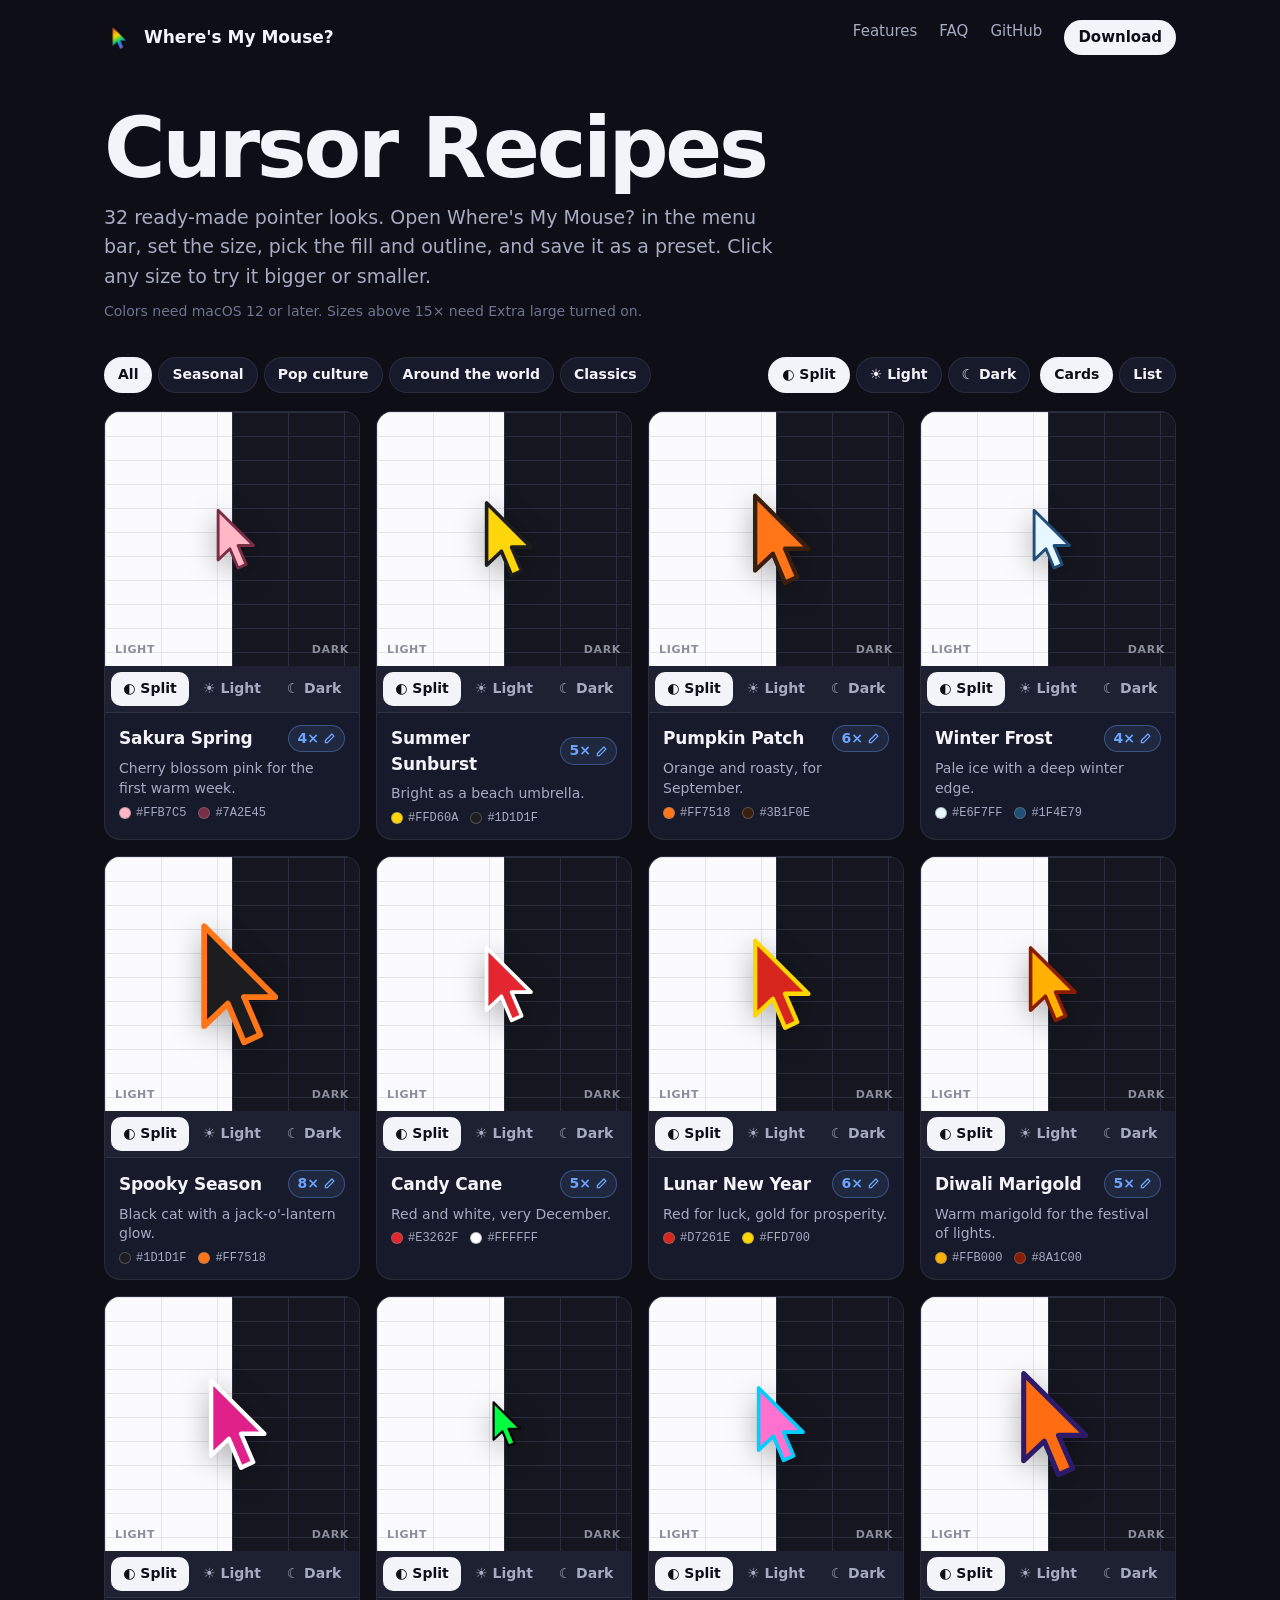
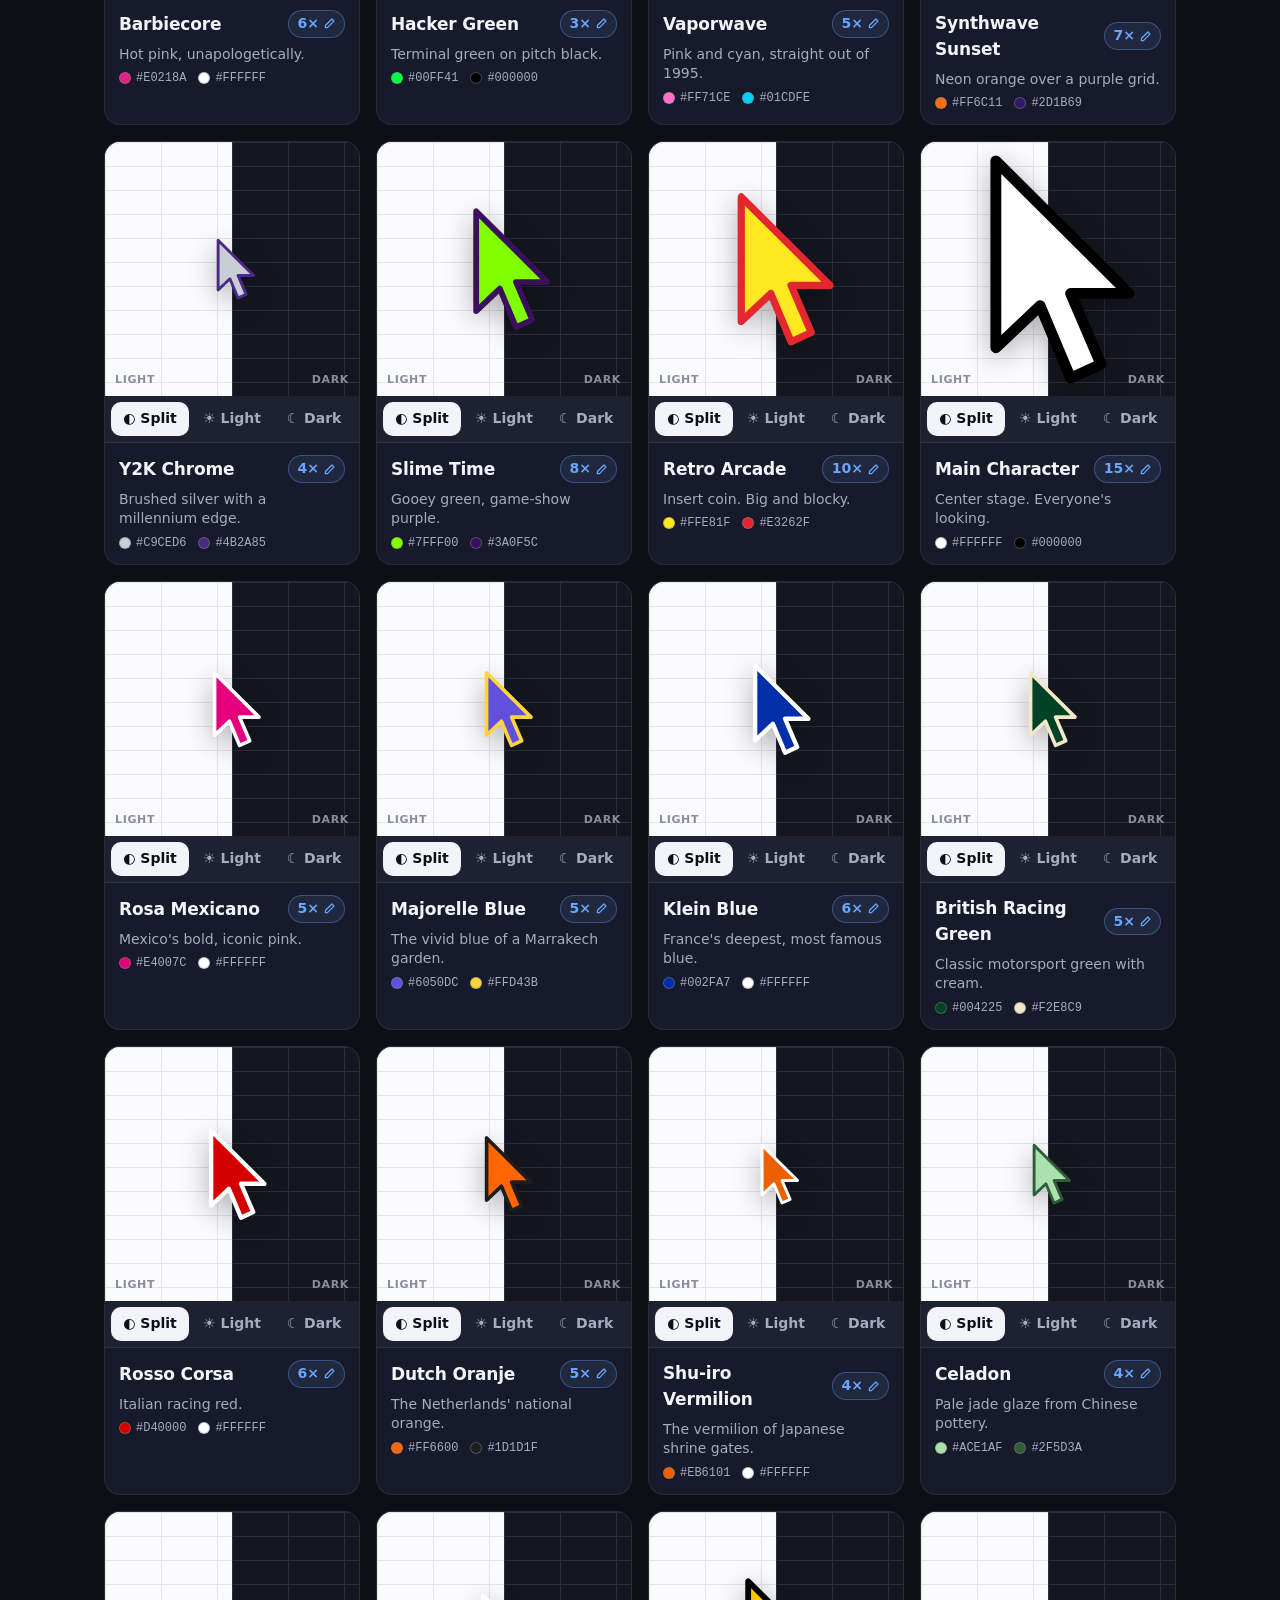
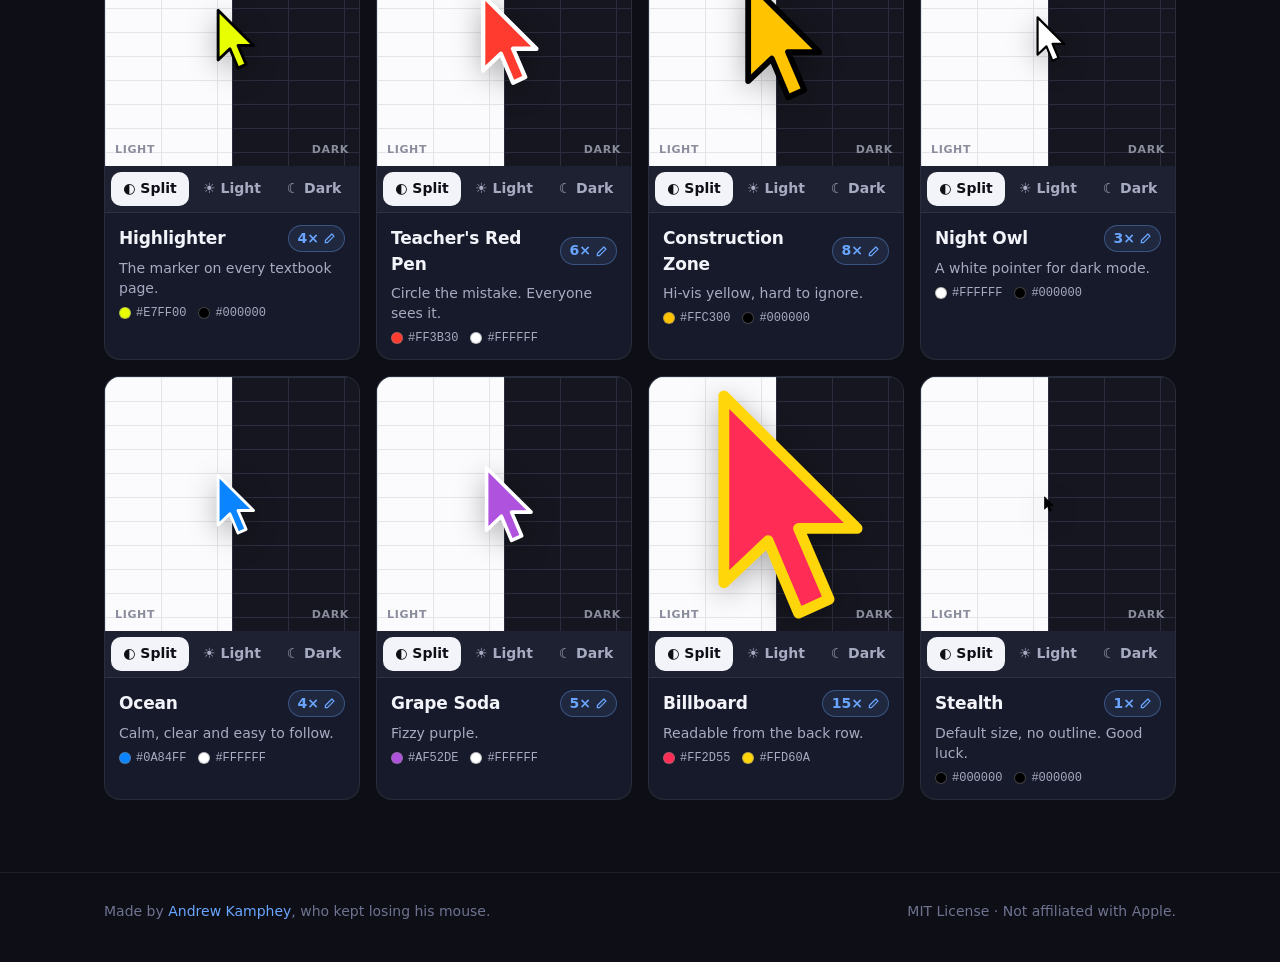
==== commit 055909b6: "Recipes: true-to-scale preview sizes and a full-width Split/Light/Dark bar on each card Co-Authored-" ====
--- a/site/recipes.html
+++ b/site/recipes.html
@@ -102,72 +102,72 @@
       </div>
     </div>
     <div class="rc-grid" id="rc-grid">
-      <article class="rc-card" id="sakura-spring" data-cat="seasonal" data-size="4"><div class="rc-pv" data-mode="split"><div class="rc-half l"></div><div class="rc-half d"></div><svg class="rc-ar" viewBox="0 0 62 100" style="--h:66.2%" aria-hidden="true"><use href="#arrow" fill="#FFB7C5" stroke="#7A2E45"/></svg><span class="rc-lbl l">Light</span><span class="rc-lbl d">Dark</span><div class="rc-mode" role="group" aria-label="Background"><button type="button" data-mode="split" aria-pressed="true" title="Split">◐</button><button type="button" data-mode="light" aria-pressed="false" title="Light">☀</button><button type="button" data-mode="dark" aria-pressed="false" title="Dark">☾</button></div></div><div class="rc-body"><div class="rc-head"><h3>Sakura Spring</h3><button type="button" class="rc-sz" aria-expanded="false" aria-label="Try Sakura Spring at other sizes"><b>4×</b><svg viewBox="0 0 16 16" aria-hidden="true"><path d="M11.5 1.5l3 3L5 14H2v-3z" fill="none" stroke="currentColor" stroke-width="1.8" stroke-linejoin="round"/></svg></button></div><div class="rc-edit" hidden><input type="range" min="1" max="30" step="0.5" value="4" aria-label="Preview size for Sakura Spring"><button type="button" class="rc-reset">Reset</button><span class="rc-hint">Recipe size. Drag to try others.</span></div><p>Cherry blossom pink for the first warm week.</p><span class="rc-chips"><span class="rc-chip"><i style="background:#FFB7C5"></i>#FFB7C5</span><span class="rc-chip"><i style="background:#7A2E45"></i>#7A2E45</span></span></div></article>
-      <article class="rc-card" id="summer-sunburst" data-cat="seasonal" data-size="5"><div class="rc-pv" data-mode="split"><div class="rc-half l"></div><div class="rc-half d"></div><svg class="rc-ar" viewBox="0 0 62 100" style="--h:69.2%" aria-hidden="true"><use href="#arrow" fill="#FFD60A" stroke="#1D1D1F"/></svg><span class="rc-lbl l">Light</span><span class="rc-lbl d">Dark</span><div class="rc-mode" role="group" aria-label="Background"><button type="button" data-mode="split" aria-pressed="true" title="Split">◐</button><button type="button" data-mode="light" aria-pressed="false" title="Light">☀</button><button type="button" data-mode="dark" aria-pressed="false" title="Dark">☾</button></div></div><div class="rc-body"><div class="rc-head"><h3>Summer Sunburst</h3><button type="button" class="rc-sz" aria-expanded="false" aria-label="Try Summer Sunburst at other sizes"><b>5×</b><svg viewBox="0 0 16 16" aria-hidden="true"><path d="M11.5 1.5l3 3L5 14H2v-3z" fill="none" stroke="currentColor" stroke-width="1.8" stroke-linejoin="round"/></svg></button></div><div class="rc-edit" hidden><input type="range" min="1" max="30" step="0.5" value="5" aria-label="Preview size for Summer Sunburst"><button type="button" class="rc-reset">Reset</button><span class="rc-hint">Recipe size. Drag to try others.</span></div><p>Bright as a beach umbrella.</p><span class="rc-chips"><span class="rc-chip"><i style="background:#FFD60A"></i>#FFD60A</span><span class="rc-chip"><i style="background:#1D1D1F"></i>#1D1D1F</span></span></div></article>
-      <article class="rc-card" id="pumpkin-patch" data-cat="seasonal" data-size="6"><div class="rc-pv" data-mode="split"><div class="rc-half l"></div><div class="rc-half d"></div><svg class="rc-ar" viewBox="0 0 62 100" style="--h:71.7%" aria-hidden="true"><use href="#arrow" fill="#FF7518" stroke="#3B1F0E"/></svg><span class="rc-lbl l">Light</span><span class="rc-lbl d">Dark</span><div class="rc-mode" role="group" aria-label="Background"><button type="button" data-mode="split" aria-pressed="true" title="Split">◐</button><button type="button" data-mode="light" aria-pressed="false" title="Light">☀</button><button type="button" data-mode="dark" aria-pressed="false" title="Dark">☾</button></div></div><div class="rc-body"><div class="rc-head"><h3>Pumpkin Patch</h3><button type="button" class="rc-sz" aria-expanded="false" aria-label="Try Pumpkin Patch at other sizes"><b>6×</b><svg viewBox="0 0 16 16" aria-hidden="true"><path d="M11.5 1.5l3 3L5 14H2v-3z" fill="none" stroke="currentColor" stroke-width="1.8" stroke-linejoin="round"/></svg></button></div><div class="rc-edit" hidden><input type="range" min="1" max="30" step="0.5" value="6" aria-label="Preview size for Pumpkin Patch"><button type="button" class="rc-reset">Reset</button><span class="rc-hint">Recipe size. Drag to try others.</span></div><p>Orange and roasty, for September.</p><span class="rc-chips"><span class="rc-chip"><i style="background:#FF7518"></i>#FF7518</span><span class="rc-chip"><i style="background:#3B1F0E"></i>#3B1F0E</span></span></div></article>
-      <article class="rc-card" id="winter-frost" data-cat="seasonal" data-size="4"><div class="rc-pv" data-mode="split"><div class="rc-half l"></div><div class="rc-half d"></div><svg class="rc-ar" viewBox="0 0 62 100" style="--h:66.2%" aria-hidden="true"><use href="#arrow" fill="#E6F7FF" stroke="#1F4E79"/></svg><span class="rc-lbl l">Light</span><span class="rc-lbl d">Dark</span><div class="rc-mode" role="group" aria-label="Background"><button type="button" data-mode="split" aria-pressed="true" title="Split">◐</button><button type="button" data-mode="light" aria-pressed="false" title="Light">☀</button><button type="button" data-mode="dark" aria-pressed="false" title="Dark">☾</button></div></div><div class="rc-body"><div class="rc-head"><h3>Winter Frost</h3><button type="button" class="rc-sz" aria-expanded="false" aria-label="Try Winter Frost at other sizes"><b>4×</b><svg viewBox="0 0 16 16" aria-hidden="true"><path d="M11.5 1.5l3 3L5 14H2v-3z" fill="none" stroke="currentColor" stroke-width="1.8" stroke-linejoin="round"/></svg></button></div><div class="rc-edit" hidden><input type="range" min="1" max="30" step="0.5" value="4" aria-label="Preview size for Winter Frost"><button type="button" class="rc-reset">Reset</button><span class="rc-hint">Recipe size. Drag to try others.</span></div><p>Pale ice with a deep winter edge.</p><span class="rc-chips"><span class="rc-chip"><i style="background:#E6F7FF"></i>#E6F7FF</span><span class="rc-chip"><i style="background:#1F4E79"></i>#1F4E79</span></span></div></article>
-      <article class="rc-card" id="spooky-season" data-cat="seasonal" data-size="8"><div class="rc-pv" data-mode="split"><div class="rc-half l"></div><div class="rc-half d"></div><svg class="rc-ar" viewBox="0 0 62 100" style="--h:75.8%" aria-hidden="true"><use href="#arrow" fill="#1D1D1F" stroke="#FF7518"/></svg><span class="rc-lbl l">Light</span><span class="rc-lbl d">Dark</span><div class="rc-mode" role="group" aria-label="Background"><button type="button" data-mode="split" aria-pressed="true" title="Split">◐</button><button type="button" data-mode="light" aria-pressed="false" title="Light">☀</button><button type="button" data-mode="dark" aria-pressed="false" title="Dark">☾</button></div></div><div class="rc-body"><div class="rc-head"><h3>Spooky Season</h3><button type="button" class="rc-sz" aria-expanded="false" aria-label="Try Spooky Season at other sizes"><b>8×</b><svg viewBox="0 0 16 16" aria-hidden="true"><path d="M11.5 1.5l3 3L5 14H2v-3z" fill="none" stroke="currentColor" stroke-width="1.8" stroke-linejoin="round"/></svg></button></div><div class="rc-edit" hidden><input type="range" min="1" max="30" step="0.5" value="8" aria-label="Preview size for Spooky Season"><button type="button" class="rc-reset">Reset</button><span class="rc-hint">Recipe size. Drag to try others.</span></div><p>Black cat with a jack-o&#x27;-lantern glow.</p><span class="rc-chips"><span class="rc-chip"><i style="background:#1D1D1F"></i>#1D1D1F</span><span class="rc-chip"><i style="background:#FF7518"></i>#FF7518</span></span></div></article>
-      <article class="rc-card" id="candy-cane" data-cat="seasonal" data-size="5"><div class="rc-pv" data-mode="split"><div class="rc-half l"></div><div class="rc-half d"></div><svg class="rc-ar" viewBox="0 0 62 100" style="--h:69.2%" aria-hidden="true"><use href="#arrow" fill="#E3262F" stroke="#FFFFFF"/></svg><span class="rc-lbl l">Light</span><span class="rc-lbl d">Dark</span><div class="rc-mode" role="group" aria-label="Background"><button type="button" data-mode="split" aria-pressed="true" title="Split">◐</button><button type="button" data-mode="light" aria-pressed="false" title="Light">☀</button><button type="button" data-mode="dark" aria-pressed="false" title="Dark">☾</button></div></div><div class="rc-body"><div class="rc-head"><h3>Candy Cane</h3><button type="button" class="rc-sz" aria-expanded="false" aria-label="Try Candy Cane at other sizes"><b>5×</b><svg viewBox="0 0 16 16" aria-hidden="true"><path d="M11.5 1.5l3 3L5 14H2v-3z" fill="none" stroke="currentColor" stroke-width="1.8" stroke-linejoin="round"/></svg></button></div><div class="rc-edit" hidden><input type="range" min="1" max="30" step="0.5" value="5" aria-label="Preview size for Candy Cane"><button type="button" class="rc-reset">Reset</button><span class="rc-hint">Recipe size. Drag to try others.</span></div><p>Red and white, very December.</p><span class="rc-chips"><span class="rc-chip"><i style="background:#E3262F"></i>#E3262F</span><span class="rc-chip"><i style="background:#FFFFFF"></i>#FFFFFF</span></span></div></article>
-      <article class="rc-card" id="lunar-new-year" data-cat="seasonal" data-size="6"><div class="rc-pv" data-mode="split"><div class="rc-half l"></div><div class="rc-half d"></div><svg class="rc-ar" viewBox="0 0 62 100" style="--h:71.7%" aria-hidden="true"><use href="#arrow" fill="#D7261E" stroke="#FFD700"/></svg><span class="rc-lbl l">Light</span><span class="rc-lbl d">Dark</span><div class="rc-mode" role="group" aria-label="Background"><button type="button" data-mode="split" aria-pressed="true" title="Split">◐</button><button type="button" data-mode="light" aria-pressed="false" title="Light">☀</button><button type="button" data-mode="dark" aria-pressed="false" title="Dark">☾</button></div></div><div class="rc-body"><div class="rc-head"><h3>Lunar New Year</h3><button type="button" class="rc-sz" aria-expanded="false" aria-label="Try Lunar New Year at other sizes"><b>6×</b><svg viewBox="0 0 16 16" aria-hidden="true"><path d="M11.5 1.5l3 3L5 14H2v-3z" fill="none" stroke="currentColor" stroke-width="1.8" stroke-linejoin="round"/></svg></button></div><div class="rc-edit" hidden><input type="range" min="1" max="30" step="0.5" value="6" aria-label="Preview size for Lunar New Year"><button type="button" class="rc-reset">Reset</button><span class="rc-hint">Recipe size. Drag to try others.</span></div><p>Red for luck, gold for prosperity.</p><span class="rc-chips"><span class="rc-chip"><i style="background:#D7261E"></i>#D7261E</span><span class="rc-chip"><i style="background:#FFD700"></i>#FFD700</span></span></div></article>
-      <article class="rc-card" id="diwali-marigold" data-cat="seasonal" data-size="5"><div class="rc-pv" data-mode="split"><div class="rc-half l"></div><div class="rc-half d"></div><svg class="rc-ar" viewBox="0 0 62 100" style="--h:69.2%" aria-hidden="true"><use href="#arrow" fill="#FFB000" stroke="#8A1C00"/></svg><span class="rc-lbl l">Light</span><span class="rc-lbl d">Dark</span><div class="rc-mode" role="group" aria-label="Background"><button type="button" data-mode="split" aria-pressed="true" title="Split">◐</button><button type="button" data-mode="light" aria-pressed="false" title="Light">☀</button><button type="button" data-mode="dark" aria-pressed="false" title="Dark">☾</button></div></div><div class="rc-body"><div class="rc-head"><h3>Diwali Marigold</h3><button type="button" class="rc-sz" aria-expanded="false" aria-label="Try Diwali Marigold at other sizes"><b>5×</b><svg viewBox="0 0 16 16" aria-hidden="true"><path d="M11.5 1.5l3 3L5 14H2v-3z" fill="none" stroke="currentColor" stroke-width="1.8" stroke-linejoin="round"/></svg></button></div><div class="rc-edit" hidden><input type="range" min="1" max="30" step="0.5" value="5" aria-label="Preview size for Diwali Marigold"><button type="button" class="rc-reset">Reset</button><span class="rc-hint">Recipe size. Drag to try others.</span></div><p>Warm marigold for the festival of lights.</p><span class="rc-chips"><span class="rc-chip"><i style="background:#FFB000"></i>#FFB000</span><span class="rc-chip"><i style="background:#8A1C00"></i>#8A1C00</span></span></div></article>
-      <article class="rc-card" id="barbiecore" data-cat="pop" data-size="6"><div class="rc-pv" data-mode="split"><div class="rc-half l"></div><div class="rc-half d"></div><svg class="rc-ar" viewBox="0 0 62 100" style="--h:71.7%" aria-hidden="true"><use href="#arrow" fill="#E0218A" stroke="#FFFFFF"/></svg><span class="rc-lbl l">Light</span><span class="rc-lbl d">Dark</span><div class="rc-mode" role="group" aria-label="Background"><button type="button" data-mode="split" aria-pressed="true" title="Split">◐</button><button type="button" data-mode="light" aria-pressed="false" title="Light">☀</button><button type="button" data-mode="dark" aria-pressed="false" title="Dark">☾</button></div></div><div class="rc-body"><div class="rc-head"><h3>Barbiecore</h3><button type="button" class="rc-sz" aria-expanded="false" aria-label="Try Barbiecore at other sizes"><b>6×</b><svg viewBox="0 0 16 16" aria-hidden="true"><path d="M11.5 1.5l3 3L5 14H2v-3z" fill="none" stroke="currentColor" stroke-width="1.8" stroke-linejoin="round"/></svg></button></div><div class="rc-edit" hidden><input type="range" min="1" max="30" step="0.5" value="6" aria-label="Preview size for Barbiecore"><button type="button" class="rc-reset">Reset</button><span class="rc-hint">Recipe size. Drag to try others.</span></div><p>Hot pink, unapologetically.</p><span class="rc-chips"><span class="rc-chip"><i style="background:#E0218A"></i>#E0218A</span><span class="rc-chip"><i style="background:#FFFFFF"></i>#FFFFFF</span></span></div></article>
-      <article class="rc-card" id="hacker-green" data-cat="pop" data-size="3"><div class="rc-pv" data-mode="split"><div class="rc-half l"></div><div class="rc-half d"></div><svg class="rc-ar" viewBox="0 0 62 100" style="--h:62.6%" aria-hidden="true"><use href="#arrow" fill="#00FF41" stroke="#000000"/></svg><span class="rc-lbl l">Light</span><span class="rc-lbl d">Dark</span><div class="rc-mode" role="group" aria-label="Background"><button type="button" data-mode="split" aria-pressed="true" title="Split">◐</button><button type="button" data-mode="light" aria-pressed="false" title="Light">☀</button><button type="button" data-mode="dark" aria-pressed="false" title="Dark">☾</button></div></div><div class="rc-body"><div class="rc-head"><h3>Hacker Green</h3><button type="button" class="rc-sz" aria-expanded="false" aria-label="Try Hacker Green at other sizes"><b>3×</b><svg viewBox="0 0 16 16" aria-hidden="true"><path d="M11.5 1.5l3 3L5 14H2v-3z" fill="none" stroke="currentColor" stroke-width="1.8" stroke-linejoin="round"/></svg></button></div><div class="rc-edit" hidden><input type="range" min="1" max="30" step="0.5" value="3" aria-label="Preview size for Hacker Green"><button type="button" class="rc-reset">Reset</button><span class="rc-hint">Recipe size. Drag to try others.</span></div><p>Terminal green on pitch black.</p><span class="rc-chips"><span class="rc-chip"><i style="background:#00FF41"></i>#00FF41</span><span class="rc-chip"><i style="background:#000000"></i>#000000</span></span></div></article>
-      <article class="rc-card" id="vaporwave" data-cat="pop" data-size="5"><div class="rc-pv" data-mode="split"><div class="rc-half l"></div><div class="rc-half d"></div><svg class="rc-ar" viewBox="0 0 62 100" style="--h:69.2%" aria-hidden="true"><use href="#arrow" fill="#FF71CE" stroke="#01CDFE"/></svg><span class="rc-lbl l">Light</span><span class="rc-lbl d">Dark</span><div class="rc-mode" role="group" aria-label="Background"><button type="button" data-mode="split" aria-pressed="true" title="Split">◐</button><button type="button" data-mode="light" aria-pressed="false" title="Light">☀</button><button type="button" data-mode="dark" aria-pressed="false" title="Dark">☾</button></div></div><div class="rc-body"><div class="rc-head"><h3>Vaporwave</h3><button type="button" class="rc-sz" aria-expanded="false" aria-label="Try Vaporwave at other sizes"><b>5×</b><svg viewBox="0 0 16 16" aria-hidden="true"><path d="M11.5 1.5l3 3L5 14H2v-3z" fill="none" stroke="currentColor" stroke-width="1.8" stroke-linejoin="round"/></svg></button></div><div class="rc-edit" hidden><input type="range" min="1" max="30" step="0.5" value="5" aria-label="Preview size for Vaporwave"><button type="button" class="rc-reset">Reset</button><span class="rc-hint">Recipe size. Drag to try others.</span></div><p>Pink and cyan, straight out of 1995.</p><span class="rc-chips"><span class="rc-chip"><i style="background:#FF71CE"></i>#FF71CE</span><span class="rc-chip"><i style="background:#01CDFE"></i>#01CDFE</span></span></div></article>
-      <article class="rc-card" id="synthwave-sunset" data-cat="pop" data-size="7"><div class="rc-pv" data-mode="split"><div class="rc-half l"></div><div class="rc-half d"></div><svg class="rc-ar" viewBox="0 0 62 100" style="--h:73.9%" aria-hidden="true"><use href="#arrow" fill="#FF6C11" stroke="#2D1B69"/></svg><span class="rc-lbl l">Light</span><span class="rc-lbl d">Dark</span><div class="rc-mode" role="group" aria-label="Background"><button type="button" data-mode="split" aria-pressed="true" title="Split">◐</button><button type="button" data-mode="light" aria-pressed="false" title="Light">☀</button><button type="button" data-mode="dark" aria-pressed="false" title="Dark">☾</button></div></div><div class="rc-body"><div class="rc-head"><h3>Synthwave Sunset</h3><button type="button" class="rc-sz" aria-expanded="false" aria-label="Try Synthwave Sunset at other sizes"><b>7×</b><svg viewBox="0 0 16 16" aria-hidden="true"><path d="M11.5 1.5l3 3L5 14H2v-3z" fill="none" stroke="currentColor" stroke-width="1.8" stroke-linejoin="round"/></svg></button></div><div class="rc-edit" hidden><input type="range" min="1" max="30" step="0.5" value="7" aria-label="Preview size for Synthwave Sunset"><button type="button" class="rc-reset">Reset</button><span class="rc-hint">Recipe size. Drag to try others.</span></div><p>Neon orange over a purple grid.</p><span class="rc-chips"><span class="rc-chip"><i style="background:#FF6C11"></i>#FF6C11</span><span class="rc-chip"><i style="background:#2D1B69"></i>#2D1B69</span></span></div></article>
-      <article class="rc-card" id="y2k-chrome" data-cat="pop" data-size="4"><div class="rc-pv" data-mode="split"><div class="rc-half l"></div><div class="rc-half d"></div><svg class="rc-ar" viewBox="0 0 62 100" style="--h:66.2%" aria-hidden="true"><use href="#arrow" fill="#C9CED6" stroke="#4B2A85"/></svg><span class="rc-lbl l">Light</span><span class="rc-lbl d">Dark</span><div class="rc-mode" role="group" aria-label="Background"><button type="button" data-mode="split" aria-pressed="true" title="Split">◐</button><button type="button" data-mode="light" aria-pressed="false" title="Light">☀</button><button type="button" data-mode="dark" aria-pressed="false" title="Dark">☾</button></div></div><div class="rc-body"><div class="rc-head"><h3>Y2K Chrome</h3><button type="button" class="rc-sz" aria-expanded="false" aria-label="Try Y2K Chrome at other sizes"><b>4×</b><svg viewBox="0 0 16 16" aria-hidden="true"><path d="M11.5 1.5l3 3L5 14H2v-3z" fill="none" stroke="currentColor" stroke-width="1.8" stroke-linejoin="round"/></svg></button></div><div class="rc-edit" hidden><input type="range" min="1" max="30" step="0.5" value="4" aria-label="Preview size for Y2K Chrome"><button type="button" class="rc-reset">Reset</button><span class="rc-hint">Recipe size. Drag to try others.</span></div><p>Brushed silver with a millennium edge.</p><span class="rc-chips"><span class="rc-chip"><i style="background:#C9CED6"></i>#C9CED6</span><span class="rc-chip"><i style="background:#4B2A85"></i>#4B2A85</span></span></div></article>
-      <article class="rc-card" id="slime-time" data-cat="pop" data-size="8"><div class="rc-pv" data-mode="split"><div class="rc-half l"></div><div class="rc-half d"></div><svg class="rc-ar" viewBox="0 0 62 100" style="--h:75.8%" aria-hidden="true"><use href="#arrow" fill="#7FFF00" stroke="#3A0F5C"/></svg><span class="rc-lbl l">Light</span><span class="rc-lbl d">Dark</span><div class="rc-mode" role="group" aria-label="Background"><button type="button" data-mode="split" aria-pressed="true" title="Split">◐</button><button type="button" data-mode="light" aria-pressed="false" title="Light">☀</button><button type="button" data-mode="dark" aria-pressed="false" title="Dark">☾</button></div></div><div class="rc-body"><div class="rc-head"><h3>Slime Time</h3><button type="button" class="rc-sz" aria-expanded="false" aria-label="Try Slime Time at other sizes"><b>8×</b><svg viewBox="0 0 16 16" aria-hidden="true"><path d="M11.5 1.5l3 3L5 14H2v-3z" fill="none" stroke="currentColor" stroke-width="1.8" stroke-linejoin="round"/></svg></button></div><div class="rc-edit" hidden><input type="range" min="1" max="30" step="0.5" value="8" aria-label="Preview size for Slime Time"><button type="button" class="rc-reset">Reset</button><span class="rc-hint">Recipe size. Drag to try others.</span></div><p>Gooey green, game-show purple.</p><span class="rc-chips"><span class="rc-chip"><i style="background:#7FFF00"></i>#7FFF00</span><span class="rc-chip"><i style="background:#3A0F5C"></i>#3A0F5C</span></span></div></article>
-      <article class="rc-card" id="retro-arcade" data-cat="pop" data-size="10"><div class="rc-pv" data-mode="split"><div class="rc-half l"></div><div class="rc-half d"></div><svg class="rc-ar" viewBox="0 0 62 100" style="--h:79.1%" aria-hidden="true"><use href="#arrow" fill="#FFE81F" stroke="#E3262F"/></svg><span class="rc-lbl l">Light</span><span class="rc-lbl d">Dark</span><div class="rc-mode" role="group" aria-label="Background"><button type="button" data-mode="split" aria-pressed="true" title="Split">◐</button><button type="button" data-mode="light" aria-pressed="false" title="Light">☀</button><button type="button" data-mode="dark" aria-pressed="false" title="Dark">☾</button></div></div><div class="rc-body"><div class="rc-head"><h3>Retro Arcade</h3><button type="button" class="rc-sz" aria-expanded="false" aria-label="Try Retro Arcade at other sizes"><b>10×</b><svg viewBox="0 0 16 16" aria-hidden="true"><path d="M11.5 1.5l3 3L5 14H2v-3z" fill="none" stroke="currentColor" stroke-width="1.8" stroke-linejoin="round"/></svg></button></div><div class="rc-edit" hidden><input type="range" min="1" max="30" step="0.5" value="10" aria-label="Preview size for Retro Arcade"><button type="button" class="rc-reset">Reset</button><span class="rc-hint">Recipe size. Drag to try others.</span></div><p>Insert coin. Big and blocky.</p><span class="rc-chips"><span class="rc-chip"><i style="background:#FFE81F"></i>#FFE81F</span><span class="rc-chip"><i style="background:#E3262F"></i>#E3262F</span></span></div></article>
-      <article class="rc-card" id="main-character" data-cat="pop" data-size="15"><div class="rc-pv" data-mode="split"><div class="rc-half l"></div><div class="rc-half d"></div><svg class="rc-ar" viewBox="0 0 62 100" style="--h:85.2%" aria-hidden="true"><use href="#arrow" fill="#FFFFFF" stroke="#000000"/></svg><span class="rc-lbl l">Light</span><span class="rc-lbl d">Dark</span><div class="rc-mode" role="group" aria-label="Background"><button type="button" data-mode="split" aria-pressed="true" title="Split">◐</button><button type="button" data-mode="light" aria-pressed="false" title="Light">☀</button><button type="button" data-mode="dark" aria-pressed="false" title="Dark">☾</button></div></div><div class="rc-body"><div class="rc-head"><h3>Main Character</h3><button type="button" class="rc-sz" aria-expanded="false" aria-label="Try Main Character at other sizes"><b>15×</b><svg viewBox="0 0 16 16" aria-hidden="true"><path d="M11.5 1.5l3 3L5 14H2v-3z" fill="none" stroke="currentColor" stroke-width="1.8" stroke-linejoin="round"/></svg></button></div><div class="rc-edit" hidden><input type="range" min="1" max="30" step="0.5" value="15" aria-label="Preview size for Main Character"><button type="button" class="rc-reset">Reset</button><span class="rc-hint">Recipe size. Drag to try others.</span></div><p>Center stage. Everyone&#x27;s looking.</p><span class="rc-chips"><span class="rc-chip"><i style="background:#FFFFFF"></i>#FFFFFF</span><span class="rc-chip"><i style="background:#000000"></i>#000000</span></span></div></article>
-      <article class="rc-card" id="rosa-mexicano" data-cat="world" data-size="5"><div class="rc-pv" data-mode="split"><div class="rc-half l"></div><div class="rc-half d"></div><svg class="rc-ar" viewBox="0 0 62 100" style="--h:69.2%" aria-hidden="true"><use href="#arrow" fill="#E4007C" stroke="#FFFFFF"/></svg><span class="rc-lbl l">Light</span><span class="rc-lbl d">Dark</span><div class="rc-mode" role="group" aria-label="Background"><button type="button" data-mode="split" aria-pressed="true" title="Split">◐</button><button type="button" data-mode="light" aria-pressed="false" title="Light">☀</button><button type="button" data-mode="dark" aria-pressed="false" title="Dark">☾</button></div></div><div class="rc-body"><div class="rc-head"><h3>Rosa Mexicano</h3><button type="button" class="rc-sz" aria-expanded="false" aria-label="Try Rosa Mexicano at other sizes"><b>5×</b><svg viewBox="0 0 16 16" aria-hidden="true"><path d="M11.5 1.5l3 3L5 14H2v-3z" fill="none" stroke="currentColor" stroke-width="1.8" stroke-linejoin="round"/></svg></button></div><div class="rc-edit" hidden><input type="range" min="1" max="30" step="0.5" value="5" aria-label="Preview size for Rosa Mexicano"><button type="button" class="rc-reset">Reset</button><span class="rc-hint">Recipe size. Drag to try others.</span></div><p>Mexico&#x27;s bold, iconic pink.</p><span class="rc-chips"><span class="rc-chip"><i style="background:#E4007C"></i>#E4007C</span><span class="rc-chip"><i style="background:#FFFFFF"></i>#FFFFFF</span></span></div></article>
-      <article class="rc-card" id="majorelle-blue" data-cat="world" data-size="5"><div class="rc-pv" data-mode="split"><div class="rc-half l"></div><div class="rc-half d"></div><svg class="rc-ar" viewBox="0 0 62 100" style="--h:69.2%" aria-hidden="true"><use href="#arrow" fill="#6050DC" stroke="#FFD43B"/></svg><span class="rc-lbl l">Light</span><span class="rc-lbl d">Dark</span><div class="rc-mode" role="group" aria-label="Background"><button type="button" data-mode="split" aria-pressed="true" title="Split">◐</button><button type="button" data-mode="light" aria-pressed="false" title="Light">☀</button><button type="button" data-mode="dark" aria-pressed="false" title="Dark">☾</button></div></div><div class="rc-body"><div class="rc-head"><h3>Majorelle Blue</h3><button type="button" class="rc-sz" aria-expanded="false" aria-label="Try Majorelle Blue at other sizes"><b>5×</b><svg viewBox="0 0 16 16" aria-hidden="true"><path d="M11.5 1.5l3 3L5 14H2v-3z" fill="none" stroke="currentColor" stroke-width="1.8" stroke-linejoin="round"/></svg></button></div><div class="rc-edit" hidden><input type="range" min="1" max="30" step="0.5" value="5" aria-label="Preview size for Majorelle Blue"><button type="button" class="rc-reset">Reset</button><span class="rc-hint">Recipe size. Drag to try others.</span></div><p>The vivid blue of a Marrakech garden.</p><span class="rc-chips"><span class="rc-chip"><i style="background:#6050DC"></i>#6050DC</span><span class="rc-chip"><i style="background:#FFD43B"></i>#FFD43B</span></span></div></article>
-      <article class="rc-card" id="klein-blue" data-cat="world" data-size="6"><div class="rc-pv" data-mode="split"><div class="rc-half l"></div><div class="rc-half d"></div><svg class="rc-ar" viewBox="0 0 62 100" style="--h:71.7%" aria-hidden="true"><use href="#arrow" fill="#002FA7" stroke="#FFFFFF"/></svg><span class="rc-lbl l">Light</span><span class="rc-lbl d">Dark</span><div class="rc-mode" role="group" aria-label="Background"><button type="button" data-mode="split" aria-pressed="true" title="Split">◐</button><button type="button" data-mode="light" aria-pressed="false" title="Light">☀</button><button type="button" data-mode="dark" aria-pressed="false" title="Dark">☾</button></div></div><div class="rc-body"><div class="rc-head"><h3>Klein Blue</h3><button type="button" class="rc-sz" aria-expanded="false" aria-label="Try Klein Blue at other sizes"><b>6×</b><svg viewBox="0 0 16 16" aria-hidden="true"><path d="M11.5 1.5l3 3L5 14H2v-3z" fill="none" stroke="currentColor" stroke-width="1.8" stroke-linejoin="round"/></svg></button></div><div class="rc-edit" hidden><input type="range" min="1" max="30" step="0.5" value="6" aria-label="Preview size for Klein Blue"><button type="button" class="rc-reset">Reset</button><span class="rc-hint">Recipe size. Drag to try others.</span></div><p>France&#x27;s deepest, most famous blue.</p><span class="rc-chips"><span class="rc-chip"><i style="background:#002FA7"></i>#002FA7</span><span class="rc-chip"><i style="background:#FFFFFF"></i>#FFFFFF</span></span></div></article>
-      <article class="rc-card" id="british-racing-green" data-cat="world" data-size="5"><div class="rc-pv" data-mode="split"><div class="rc-half l"></div><div class="rc-half d"></div><svg class="rc-ar" viewBox="0 0 62 100" style="--h:69.2%" aria-hidden="true"><use href="#arrow" fill="#004225" stroke="#F2E8C9"/></svg><span class="rc-lbl l">Light</span><span class="rc-lbl d">Dark</span><div class="rc-mode" role="group" aria-label="Background"><button type="button" data-mode="split" aria-pressed="true" title="Split">◐</button><button type="button" data-mode="light" aria-pressed="false" title="Light">☀</button><button type="button" data-mode="dark" aria-pressed="false" title="Dark">☾</button></div></div><div class="rc-body"><div class="rc-head"><h3>British Racing Green</h3><button type="button" class="rc-sz" aria-expanded="false" aria-label="Try British Racing Green at other sizes"><b>5×</b><svg viewBox="0 0 16 16" aria-hidden="true"><path d="M11.5 1.5l3 3L5 14H2v-3z" fill="none" stroke="currentColor" stroke-width="1.8" stroke-linejoin="round"/></svg></button></div><div class="rc-edit" hidden><input type="range" min="1" max="30" step="0.5" value="5" aria-label="Preview size for British Racing Green"><button type="button" class="rc-reset">Reset</button><span class="rc-hint">Recipe size. Drag to try others.</span></div><p>Classic motorsport green with cream.</p><span class="rc-chips"><span class="rc-chip"><i style="background:#004225"></i>#004225</span><span class="rc-chip"><i style="background:#F2E8C9"></i>#F2E8C9</span></span></div></article>
-      <article class="rc-card" id="rosso-corsa" data-cat="world" data-size="6"><div class="rc-pv" data-mode="split"><div class="rc-half l"></div><div class="rc-half d"></div><svg class="rc-ar" viewBox="0 0 62 100" style="--h:71.7%" aria-hidden="true"><use href="#arrow" fill="#D40000" stroke="#FFFFFF"/></svg><span class="rc-lbl l">Light</span><span class="rc-lbl d">Dark</span><div class="rc-mode" role="group" aria-label="Background"><button type="button" data-mode="split" aria-pressed="true" title="Split">◐</button><button type="button" data-mode="light" aria-pressed="false" title="Light">☀</button><button type="button" data-mode="dark" aria-pressed="false" title="Dark">☾</button></div></div><div class="rc-body"><div class="rc-head"><h3>Rosso Corsa</h3><button type="button" class="rc-sz" aria-expanded="false" aria-label="Try Rosso Corsa at other sizes"><b>6×</b><svg viewBox="0 0 16 16" aria-hidden="true"><path d="M11.5 1.5l3 3L5 14H2v-3z" fill="none" stroke="currentColor" stroke-width="1.8" stroke-linejoin="round"/></svg></button></div><div class="rc-edit" hidden><input type="range" min="1" max="30" step="0.5" value="6" aria-label="Preview size for Rosso Corsa"><button type="button" class="rc-reset">Reset</button><span class="rc-hint">Recipe size. Drag to try others.</span></div><p>Italian racing red.</p><span class="rc-chips"><span class="rc-chip"><i style="background:#D40000"></i>#D40000</span><span class="rc-chip"><i style="background:#FFFFFF"></i>#FFFFFF</span></span></div></article>
-      <article class="rc-card" id="dutch-oranje" data-cat="world" data-size="5"><div class="rc-pv" data-mode="split"><div class="rc-half l"></div><div class="rc-half d"></div><svg class="rc-ar" viewBox="0 0 62 100" style="--h:69.2%" aria-hidden="true"><use href="#arrow" fill="#FF6600" stroke="#1D1D1F"/></svg><span class="rc-lbl l">Light</span><span class="rc-lbl d">Dark</span><div class="rc-mode" role="group" aria-label="Background"><button type="button" data-mode="split" aria-pressed="true" title="Split">◐</button><button type="button" data-mode="light" aria-pressed="false" title="Light">☀</button><button type="button" data-mode="dark" aria-pressed="false" title="Dark">☾</button></div></div><div class="rc-body"><div class="rc-head"><h3>Dutch Oranje</h3><button type="button" class="rc-sz" aria-expanded="false" aria-label="Try Dutch Oranje at other sizes"><b>5×</b><svg viewBox="0 0 16 16" aria-hidden="true"><path d="M11.5 1.5l3 3L5 14H2v-3z" fill="none" stroke="currentColor" stroke-width="1.8" stroke-linejoin="round"/></svg></button></div><div class="rc-edit" hidden><input type="range" min="1" max="30" step="0.5" value="5" aria-label="Preview size for Dutch Oranje"><button type="button" class="rc-reset">Reset</button><span class="rc-hint">Recipe size. Drag to try others.</span></div><p>The Netherlands&#x27; national orange.</p><span class="rc-chips"><span class="rc-chip"><i style="background:#FF6600"></i>#FF6600</span><span class="rc-chip"><i style="background:#1D1D1F"></i>#1D1D1F</span></span></div></article>
-      <article class="rc-card" id="shu-iro-vermilion" data-cat="world" data-size="4"><div class="rc-pv" data-mode="split"><div class="rc-half l"></div><div class="rc-half d"></div><svg class="rc-ar" viewBox="0 0 62 100" style="--h:66.2%" aria-hidden="true"><use href="#arrow" fill="#EB6101" stroke="#FFFFFF"/></svg><span class="rc-lbl l">Light</span><span class="rc-lbl d">Dark</span><div class="rc-mode" role="group" aria-label="Background"><button type="button" data-mode="split" aria-pressed="true" title="Split">◐</button><button type="button" data-mode="light" aria-pressed="false" title="Light">☀</button><button type="button" data-mode="dark" aria-pressed="false" title="Dark">☾</button></div></div><div class="rc-body"><div class="rc-head"><h3>Shu-iro Vermilion</h3><button type="button" class="rc-sz" aria-expanded="false" aria-label="Try Shu-iro Vermilion at other sizes"><b>4×</b><svg viewBox="0 0 16 16" aria-hidden="true"><path d="M11.5 1.5l3 3L5 14H2v-3z" fill="none" stroke="currentColor" stroke-width="1.8" stroke-linejoin="round"/></svg></button></div><div class="rc-edit" hidden><input type="range" min="1" max="30" step="0.5" value="4" aria-label="Preview size for Shu-iro Vermilion"><button type="button" class="rc-reset">Reset</button><span class="rc-hint">Recipe size. Drag to try others.</span></div><p>The vermilion of Japanese shrine gates.</p><span class="rc-chips"><span class="rc-chip"><i style="background:#EB6101"></i>#EB6101</span><span class="rc-chip"><i style="background:#FFFFFF"></i>#FFFFFF</span></span></div></article>
-      <article class="rc-card" id="celadon" data-cat="world" data-size="4"><div class="rc-pv" data-mode="split"><div class="rc-half l"></div><div class="rc-half d"></div><svg class="rc-ar" viewBox="0 0 62 100" style="--h:66.2%" aria-hidden="true"><use href="#arrow" fill="#ACE1AF" stroke="#2F5D3A"/></svg><span class="rc-lbl l">Light</span><span class="rc-lbl d">Dark</span><div class="rc-mode" role="group" aria-label="Background"><button type="button" data-mode="split" aria-pressed="true" title="Split">◐</button><button type="button" data-mode="light" aria-pressed="false" title="Light">☀</button><button type="button" data-mode="dark" aria-pressed="false" title="Dark">☾</button></div></div><div class="rc-body"><div class="rc-head"><h3>Celadon</h3><button type="button" class="rc-sz" aria-expanded="false" aria-label="Try Celadon at other sizes"><b>4×</b><svg viewBox="0 0 16 16" aria-hidden="true"><path d="M11.5 1.5l3 3L5 14H2v-3z" fill="none" stroke="currentColor" stroke-width="1.8" stroke-linejoin="round"/></svg></button></div><div class="rc-edit" hidden><input type="range" min="1" max="30" step="0.5" value="4" aria-label="Preview size for Celadon"><button type="button" class="rc-reset">Reset</button><span class="rc-hint">Recipe size. Drag to try others.</span></div><p>Pale jade glaze from Chinese pottery.</p><span class="rc-chips"><span class="rc-chip"><i style="background:#ACE1AF"></i>#ACE1AF</span><span class="rc-chip"><i style="background:#2F5D3A"></i>#2F5D3A</span></span></div></article>
-      <article class="rc-card" id="highlighter" data-cat="classic" data-size="4"><div class="rc-pv" data-mode="split"><div class="rc-half l"></div><div class="rc-half d"></div><svg class="rc-ar" viewBox="0 0 62 100" style="--h:66.2%" aria-hidden="true"><use href="#arrow" fill="#E7FF00" stroke="#000000"/></svg><span class="rc-lbl l">Light</span><span class="rc-lbl d">Dark</span><div class="rc-mode" role="group" aria-label="Background"><button type="button" data-mode="split" aria-pressed="true" title="Split">◐</button><button type="button" data-mode="light" aria-pressed="false" title="Light">☀</button><button type="button" data-mode="dark" aria-pressed="false" title="Dark">☾</button></div></div><div class="rc-body"><div class="rc-head"><h3>Highlighter</h3><button type="button" class="rc-sz" aria-expanded="false" aria-label="Try Highlighter at other sizes"><b>4×</b><svg viewBox="0 0 16 16" aria-hidden="true"><path d="M11.5 1.5l3 3L5 14H2v-3z" fill="none" stroke="currentColor" stroke-width="1.8" stroke-linejoin="round"/></svg></button></div><div class="rc-edit" hidden><input type="range" min="1" max="30" step="0.5" value="4" aria-label="Preview size for Highlighter"><button type="button" class="rc-reset">Reset</button><span class="rc-hint">Recipe size. Drag to try others.</span></div><p>The marker on every textbook page.</p><span class="rc-chips"><span class="rc-chip"><i style="background:#E7FF00"></i>#E7FF00</span><span class="rc-chip"><i style="background:#000000"></i>#000000</span></span></div></article>
-      <article class="rc-card" id="teachers-red-pen" data-cat="classic" data-size="6"><div class="rc-pv" data-mode="split"><div class="rc-half l"></div><div class="rc-half d"></div><svg class="rc-ar" viewBox="0 0 62 100" style="--h:71.7%" aria-hidden="true"><use href="#arrow" fill="#FF3B30" stroke="#FFFFFF"/></svg><span class="rc-lbl l">Light</span><span class="rc-lbl d">Dark</span><div class="rc-mode" role="group" aria-label="Background"><button type="button" data-mode="split" aria-pressed="true" title="Split">◐</button><button type="button" data-mode="light" aria-pressed="false" title="Light">☀</button><button type="button" data-mode="dark" aria-pressed="false" title="Dark">☾</button></div></div><div class="rc-body"><div class="rc-head"><h3>Teacher&#x27;s Red Pen</h3><button type="button" class="rc-sz" aria-expanded="false" aria-label="Try Teacher&#x27;s Red Pen at other sizes"><b>6×</b><svg viewBox="0 0 16 16" aria-hidden="true"><path d="M11.5 1.5l3 3L5 14H2v-3z" fill="none" stroke="currentColor" stroke-width="1.8" stroke-linejoin="round"/></svg></button></div><div class="rc-edit" hidden><input type="range" min="1" max="30" step="0.5" value="6" aria-label="Preview size for Teacher&#x27;s Red Pen"><button type="button" class="rc-reset">Reset</button><span class="rc-hint">Recipe size. Drag to try others.</span></div><p>Circle the mistake. Everyone sees it.</p><span class="rc-chips"><span class="rc-chip"><i style="background:#FF3B30"></i>#FF3B30</span><span class="rc-chip"><i style="background:#FFFFFF"></i>#FFFFFF</span></span></div></article>
-      <article class="rc-card" id="construction-zone" data-cat="classic" data-size="8"><div class="rc-pv" data-mode="split"><div class="rc-half l"></div><div class="rc-half d"></div><svg class="rc-ar" viewBox="0 0 62 100" style="--h:75.8%" aria-hidden="true"><use href="#arrow" fill="#FFC300" stroke="#000000"/></svg><span class="rc-lbl l">Light</span><span class="rc-lbl d">Dark</span><div class="rc-mode" role="group" aria-label="Background"><button type="button" data-mode="split" aria-pressed="true" title="Split">◐</button><button type="button" data-mode="light" aria-pressed="false" title="Light">☀</button><button type="button" data-mode="dark" aria-pressed="false" title="Dark">☾</button></div></div><div class="rc-body"><div class="rc-head"><h3>Construction Zone</h3><button type="button" class="rc-sz" aria-expanded="false" aria-label="Try Construction Zone at other sizes"><b>8×</b><svg viewBox="0 0 16 16" aria-hidden="true"><path d="M11.5 1.5l3 3L5 14H2v-3z" fill="none" stroke="currentColor" stroke-width="1.8" stroke-linejoin="round"/></svg></button></div><div class="rc-edit" hidden><input type="range" min="1" max="30" step="0.5" value="8" aria-label="Preview size for Construction Zone"><button type="button" class="rc-reset">Reset</button><span class="rc-hint">Recipe size. Drag to try others.</span></div><p>Hi-vis yellow, hard to ignore.</p><span class="rc-chips"><span class="rc-chip"><i style="background:#FFC300"></i>#FFC300</span><span class="rc-chip"><i style="background:#000000"></i>#000000</span></span></div></article>
-      <article class="rc-card" id="night-owl" data-cat="classic" data-size="3"><div class="rc-pv" data-mode="split"><div class="rc-half l"></div><div class="rc-half d"></div><svg class="rc-ar" viewBox="0 0 62 100" style="--h:62.6%" aria-hidden="true"><use href="#arrow" fill="#FFFFFF" stroke="#000000"/></svg><span class="rc-lbl l">Light</span><span class="rc-lbl d">Dark</span><div class="rc-mode" role="group" aria-label="Background"><button type="button" data-mode="split" aria-pressed="true" title="Split">◐</button><button type="button" data-mode="light" aria-pressed="false" title="Light">☀</button><button type="button" data-mode="dark" aria-pressed="false" title="Dark">☾</button></div></div><div class="rc-body"><div class="rc-head"><h3>Night Owl</h3><button type="button" class="rc-sz" aria-expanded="false" aria-label="Try Night Owl at other sizes"><b>3×</b><svg viewBox="0 0 16 16" aria-hidden="true"><path d="M11.5 1.5l3 3L5 14H2v-3z" fill="none" stroke="currentColor" stroke-width="1.8" stroke-linejoin="round"/></svg></button></div><div class="rc-edit" hidden><input type="range" min="1" max="30" step="0.5" value="3" aria-label="Preview size for Night Owl"><button type="button" class="rc-reset">Reset</button><span class="rc-hint">Recipe size. Drag to try others.</span></div><p>A white pointer for dark mode.</p><span class="rc-chips"><span class="rc-chip"><i style="background:#FFFFFF"></i>#FFFFFF</span><span class="rc-chip"><i style="background:#000000"></i>#000000</span></span></div></article>
-      <article class="rc-card" id="ocean" data-cat="classic" data-size="4"><div class="rc-pv" data-mode="split"><div class="rc-half l"></div><div class="rc-half d"></div><svg class="rc-ar" viewBox="0 0 62 100" style="--h:66.2%" aria-hidden="true"><use href="#arrow" fill="#0A84FF" stroke="#FFFFFF"/></svg><span class="rc-lbl l">Light</span><span class="rc-lbl d">Dark</span><div class="rc-mode" role="group" aria-label="Background"><button type="button" data-mode="split" aria-pressed="true" title="Split">◐</button><button type="button" data-mode="light" aria-pressed="false" title="Light">☀</button><button type="button" data-mode="dark" aria-pressed="false" title="Dark">☾</button></div></div><div class="rc-body"><div class="rc-head"><h3>Ocean</h3><button type="button" class="rc-sz" aria-expanded="false" aria-label="Try Ocean at other sizes"><b>4×</b><svg viewBox="0 0 16 16" aria-hidden="true"><path d="M11.5 1.5l3 3L5 14H2v-3z" fill="none" stroke="currentColor" stroke-width="1.8" stroke-linejoin="round"/></svg></button></div><div class="rc-edit" hidden><input type="range" min="1" max="30" step="0.5" value="4" aria-label="Preview size for Ocean"><button type="button" class="rc-reset">Reset</button><span class="rc-hint">Recipe size. Drag to try others.</span></div><p>Calm, clear and easy to follow.</p><span class="rc-chips"><span class="rc-chip"><i style="background:#0A84FF"></i>#0A84FF</span><span class="rc-chip"><i style="background:#FFFFFF"></i>#FFFFFF</span></span></div></article>
-      <article class="rc-card" id="grape-soda" data-cat="classic" data-size="5"><div class="rc-pv" data-mode="split"><div class="rc-half l"></div><div class="rc-half d"></div><svg class="rc-ar" viewBox="0 0 62 100" style="--h:69.2%" aria-hidden="true"><use href="#arrow" fill="#AF52DE" stroke="#FFFFFF"/></svg><span class="rc-lbl l">Light</span><span class="rc-lbl d">Dark</span><div class="rc-mode" role="group" aria-label="Background"><button type="button" data-mode="split" aria-pressed="true" title="Split">◐</button><button type="button" data-mode="light" aria-pressed="false" title="Light">☀</button><button type="button" data-mode="dark" aria-pressed="false" title="Dark">☾</button></div></div><div class="rc-body"><div class="rc-head"><h3>Grape Soda</h3><button type="button" class="rc-sz" aria-expanded="false" aria-label="Try Grape Soda at other sizes"><b>5×</b><svg viewBox="0 0 16 16" aria-hidden="true"><path d="M11.5 1.5l3 3L5 14H2v-3z" fill="none" stroke="currentColor" stroke-width="1.8" stroke-linejoin="round"/></svg></button></div><div class="rc-edit" hidden><input type="range" min="1" max="30" step="0.5" value="5" aria-label="Preview size for Grape Soda"><button type="button" class="rc-reset">Reset</button><span class="rc-hint">Recipe size. Drag to try others.</span></div><p>Fizzy purple.</p><span class="rc-chips"><span class="rc-chip"><i style="background:#AF52DE"></i>#AF52DE</span><span class="rc-chip"><i style="background:#FFFFFF"></i>#FFFFFF</span></span></div></article>
-      <article class="rc-card" id="billboard" data-cat="classic" data-size="15"><div class="rc-pv" data-mode="split"><div class="rc-half l"></div><div class="rc-half d"></div><svg class="rc-ar" viewBox="0 0 62 100" style="--h:85.2%" aria-hidden="true"><use href="#arrow" fill="#FF2D55" stroke="#FFD60A"/></svg><span class="rc-lbl l">Light</span><span class="rc-lbl d">Dark</span><div class="rc-mode" role="group" aria-label="Background"><button type="button" data-mode="split" aria-pressed="true" title="Split">◐</button><button type="button" data-mode="light" aria-pressed="false" title="Light">☀</button><button type="button" data-mode="dark" aria-pressed="false" title="Dark">☾</button></div></div><div class="rc-body"><div class="rc-head"><h3>Billboard</h3><button type="button" class="rc-sz" aria-expanded="false" aria-label="Try Billboard at other sizes"><b>15×</b><svg viewBox="0 0 16 16" aria-hidden="true"><path d="M11.5 1.5l3 3L5 14H2v-3z" fill="none" stroke="currentColor" stroke-width="1.8" stroke-linejoin="round"/></svg></button></div><div class="rc-edit" hidden><input type="range" min="1" max="30" step="0.5" value="15" aria-label="Preview size for Billboard"><button type="button" class="rc-reset">Reset</button><span class="rc-hint">Recipe size. Drag to try others.</span></div><p>Readable from the back row.</p><span class="rc-chips"><span class="rc-chip"><i style="background:#FF2D55"></i>#FF2D55</span><span class="rc-chip"><i style="background:#FFD60A"></i>#FFD60A</span></span></div></article>
-      <article class="rc-card" id="stealth" data-cat="classic" data-size="1"><div class="rc-pv" data-mode="split"><div class="rc-half l"></div><div class="rc-half d"></div><svg class="rc-ar" viewBox="0 0 62 100" style="--h:51.3%" aria-hidden="true"><use href="#arrow" fill="#000000" stroke="#000000"/></svg><span class="rc-lbl l">Light</span><span class="rc-lbl d">Dark</span><div class="rc-mode" role="group" aria-label="Background"><button type="button" data-mode="split" aria-pressed="true" title="Split">◐</button><button type="button" data-mode="light" aria-pressed="false" title="Light">☀</button><button type="button" data-mode="dark" aria-pressed="false" title="Dark">☾</button></div></div><div class="rc-body"><div class="rc-head"><h3>Stealth</h3><button type="button" class="rc-sz" aria-expanded="false" aria-label="Try Stealth at other sizes"><b>1×</b><svg viewBox="0 0 16 16" aria-hidden="true"><path d="M11.5 1.5l3 3L5 14H2v-3z" fill="none" stroke="currentColor" stroke-width="1.8" stroke-linejoin="round"/></svg></button></div><div class="rc-edit" hidden><input type="range" min="1" max="30" step="0.5" value="1" aria-label="Preview size for Stealth"><button type="button" class="rc-reset">Reset</button><span class="rc-hint">Recipe size. Drag to try others.</span></div><p>Default size, no outline. Good luck.</p><span class="rc-chips"><span class="rc-chip"><i style="background:#000000"></i>#000000</span><span class="rc-chip"><i style="background:#000000"></i>#000000</span></span></div></article>
+      <article class="rc-card" id="sakura-spring" data-cat="seasonal" data-size="4"><div class="rc-shot"><div class="rc-pv" data-mode="split"><div class="rc-half l"></div><div class="rc-half d"></div><svg class="rc-ar" viewBox="0 0 62 100" style="--h:24.5%" aria-hidden="true"><use href="#arrow" fill="#FFB7C5" stroke="#7A2E45"/></svg><span class="rc-lbl l">Light</span><span class="rc-lbl d">Dark</span></div><div class="rc-mode" role="group" aria-label="Background"><button type="button" data-mode="split" aria-pressed="true">◐ Split</button><button type="button" data-mode="light" aria-pressed="false">☀ Light</button><button type="button" data-mode="dark" aria-pressed="false">☾ Dark</button></div></div><div class="rc-body"><div class="rc-head"><h3>Sakura Spring</h3><button type="button" class="rc-sz" aria-expanded="false" aria-label="Try Sakura Spring at other sizes"><b>4×</b><svg viewBox="0 0 16 16" aria-hidden="true"><path d="M11.5 1.5l3 3L5 14H2v-3z" fill="none" stroke="currentColor" stroke-width="1.8" stroke-linejoin="round"/></svg></button></div><div class="rc-edit" hidden><input type="range" min="1" max="30" step="0.5" value="4" aria-label="Preview size for Sakura Spring"><button type="button" class="rc-reset">Reset</button><span class="rc-hint">Recipe size. Drag to try others.</span></div><p>Cherry blossom pink for the first warm week.</p><span class="rc-chips"><span class="rc-chip"><i style="background:#FFB7C5"></i>#FFB7C5</span><span class="rc-chip"><i style="background:#7A2E45"></i>#7A2E45</span></span></div></article>
+      <article class="rc-card" id="summer-sunburst" data-cat="seasonal" data-size="5"><div class="rc-shot"><div class="rc-pv" data-mode="split"><div class="rc-half l"></div><div class="rc-half d"></div><svg class="rc-ar" viewBox="0 0 62 100" style="--h:30.7%" aria-hidden="true"><use href="#arrow" fill="#FFD60A" stroke="#1D1D1F"/></svg><span class="rc-lbl l">Light</span><span class="rc-lbl d">Dark</span></div><div class="rc-mode" role="group" aria-label="Background"><button type="button" data-mode="split" aria-pressed="true">◐ Split</button><button type="button" data-mode="light" aria-pressed="false">☀ Light</button><button type="button" data-mode="dark" aria-pressed="false">☾ Dark</button></div></div><div class="rc-body"><div class="rc-head"><h3>Summer Sunburst</h3><button type="button" class="rc-sz" aria-expanded="false" aria-label="Try Summer Sunburst at other sizes"><b>5×</b><svg viewBox="0 0 16 16" aria-hidden="true"><path d="M11.5 1.5l3 3L5 14H2v-3z" fill="none" stroke="currentColor" stroke-width="1.8" stroke-linejoin="round"/></svg></button></div><div class="rc-edit" hidden><input type="range" min="1" max="30" step="0.5" value="5" aria-label="Preview size for Summer Sunburst"><button type="button" class="rc-reset">Reset</button><span class="rc-hint">Recipe size. Drag to try others.</span></div><p>Bright as a beach umbrella.</p><span class="rc-chips"><span class="rc-chip"><i style="background:#FFD60A"></i>#FFD60A</span><span class="rc-chip"><i style="background:#1D1D1F"></i>#1D1D1F</span></span></div></article>
+      <article class="rc-card" id="pumpkin-patch" data-cat="seasonal" data-size="6"><div class="rc-shot"><div class="rc-pv" data-mode="split"><div class="rc-half l"></div><div class="rc-half d"></div><svg class="rc-ar" viewBox="0 0 62 100" style="--h:36.8%" aria-hidden="true"><use href="#arrow" fill="#FF7518" stroke="#3B1F0E"/></svg><span class="rc-lbl l">Light</span><span class="rc-lbl d">Dark</span></div><div class="rc-mode" role="group" aria-label="Background"><button type="button" data-mode="split" aria-pressed="true">◐ Split</button><button type="button" data-mode="light" aria-pressed="false">☀ Light</button><button type="button" data-mode="dark" aria-pressed="false">☾ Dark</button></div></div><div class="rc-body"><div class="rc-head"><h3>Pumpkin Patch</h3><button type="button" class="rc-sz" aria-expanded="false" aria-label="Try Pumpkin Patch at other sizes"><b>6×</b><svg viewBox="0 0 16 16" aria-hidden="true"><path d="M11.5 1.5l3 3L5 14H2v-3z" fill="none" stroke="currentColor" stroke-width="1.8" stroke-linejoin="round"/></svg></button></div><div class="rc-edit" hidden><input type="range" min="1" max="30" step="0.5" value="6" aria-label="Preview size for Pumpkin Patch"><button type="button" class="rc-reset">Reset</button><span class="rc-hint">Recipe size. Drag to try others.</span></div><p>Orange and roasty, for September.</p><span class="rc-chips"><span class="rc-chip"><i style="background:#FF7518"></i>#FF7518</span><span class="rc-chip"><i style="background:#3B1F0E"></i>#3B1F0E</span></span></div></article>
+      <article class="rc-card" id="winter-frost" data-cat="seasonal" data-size="4"><div class="rc-shot"><div class="rc-pv" data-mode="split"><div class="rc-half l"></div><div class="rc-half d"></div><svg class="rc-ar" viewBox="0 0 62 100" style="--h:24.5%" aria-hidden="true"><use href="#arrow" fill="#E6F7FF" stroke="#1F4E79"/></svg><span class="rc-lbl l">Light</span><span class="rc-lbl d">Dark</span></div><div class="rc-mode" role="group" aria-label="Background"><button type="button" data-mode="split" aria-pressed="true">◐ Split</button><button type="button" data-mode="light" aria-pressed="false">☀ Light</button><button type="button" data-mode="dark" aria-pressed="false">☾ Dark</button></div></div><div class="rc-body"><div class="rc-head"><h3>Winter Frost</h3><button type="button" class="rc-sz" aria-expanded="false" aria-label="Try Winter Frost at other sizes"><b>4×</b><svg viewBox="0 0 16 16" aria-hidden="true"><path d="M11.5 1.5l3 3L5 14H2v-3z" fill="none" stroke="currentColor" stroke-width="1.8" stroke-linejoin="round"/></svg></button></div><div class="rc-edit" hidden><input type="range" min="1" max="30" step="0.5" value="4" aria-label="Preview size for Winter Frost"><button type="button" class="rc-reset">Reset</button><span class="rc-hint">Recipe size. Drag to try others.</span></div><p>Pale ice with a deep winter edge.</p><span class="rc-chips"><span class="rc-chip"><i style="background:#E6F7FF"></i>#E6F7FF</span><span class="rc-chip"><i style="background:#1F4E79"></i>#1F4E79</span></span></div></article>
+      <article class="rc-card" id="spooky-season" data-cat="seasonal" data-size="8"><div class="rc-shot"><div class="rc-pv" data-mode="split"><div class="rc-half l"></div><div class="rc-half d"></div><svg class="rc-ar" viewBox="0 0 62 100" style="--h:49.1%" aria-hidden="true"><use href="#arrow" fill="#1D1D1F" stroke="#FF7518"/></svg><span class="rc-lbl l">Light</span><span class="rc-lbl d">Dark</span></div><div class="rc-mode" role="group" aria-label="Background"><button type="button" data-mode="split" aria-pressed="true">◐ Split</button><button type="button" data-mode="light" aria-pressed="false">☀ Light</button><button type="button" data-mode="dark" aria-pressed="false">☾ Dark</button></div></div><div class="rc-body"><div class="rc-head"><h3>Spooky Season</h3><button type="button" class="rc-sz" aria-expanded="false" aria-label="Try Spooky Season at other sizes"><b>8×</b><svg viewBox="0 0 16 16" aria-hidden="true"><path d="M11.5 1.5l3 3L5 14H2v-3z" fill="none" stroke="currentColor" stroke-width="1.8" stroke-linejoin="round"/></svg></button></div><div class="rc-edit" hidden><input type="range" min="1" max="30" step="0.5" value="8" aria-label="Preview size for Spooky Season"><button type="button" class="rc-reset">Reset</button><span class="rc-hint">Recipe size. Drag to try others.</span></div><p>Black cat with a jack-o&#x27;-lantern glow.</p><span class="rc-chips"><span class="rc-chip"><i style="background:#1D1D1F"></i>#1D1D1F</span><span class="rc-chip"><i style="background:#FF7518"></i>#FF7518</span></span></div></article>
+      <article class="rc-card" id="candy-cane" data-cat="seasonal" data-size="5"><div class="rc-shot"><div class="rc-pv" data-mode="split"><div class="rc-half l"></div><div class="rc-half d"></div><svg class="rc-ar" viewBox="0 0 62 100" style="--h:30.7%" aria-hidden="true"><use href="#arrow" fill="#E3262F" stroke="#FFFFFF"/></svg><span class="rc-lbl l">Light</span><span class="rc-lbl d">Dark</span></div><div class="rc-mode" role="group" aria-label="Background"><button type="button" data-mode="split" aria-pressed="true">◐ Split</button><button type="button" data-mode="light" aria-pressed="false">☀ Light</button><button type="button" data-mode="dark" aria-pressed="false">☾ Dark</button></div></div><div class="rc-body"><div class="rc-head"><h3>Candy Cane</h3><button type="button" class="rc-sz" aria-expanded="false" aria-label="Try Candy Cane at other sizes"><b>5×</b><svg viewBox="0 0 16 16" aria-hidden="true"><path d="M11.5 1.5l3 3L5 14H2v-3z" fill="none" stroke="currentColor" stroke-width="1.8" stroke-linejoin="round"/></svg></button></div><div class="rc-edit" hidden><input type="range" min="1" max="30" step="0.5" value="5" aria-label="Preview size for Candy Cane"><button type="button" class="rc-reset">Reset</button><span class="rc-hint">Recipe size. Drag to try others.</span></div><p>Red and white, very December.</p><span class="rc-chips"><span class="rc-chip"><i style="background:#E3262F"></i>#E3262F</span><span class="rc-chip"><i style="background:#FFFFFF"></i>#FFFFFF</span></span></div></article>
+      <article class="rc-card" id="lunar-new-year" data-cat="seasonal" data-size="6"><div class="rc-shot"><div class="rc-pv" data-mode="split"><div class="rc-half l"></div><div class="rc-half d"></div><svg class="rc-ar" viewBox="0 0 62 100" style="--h:36.8%" aria-hidden="true"><use href="#arrow" fill="#D7261E" stroke="#FFD700"/></svg><span class="rc-lbl l">Light</span><span class="rc-lbl d">Dark</span></div><div class="rc-mode" role="group" aria-label="Background"><button type="button" data-mode="split" aria-pressed="true">◐ Split</button><button type="button" data-mode="light" aria-pressed="false">☀ Light</button><button type="button" data-mode="dark" aria-pressed="false">☾ Dark</button></div></div><div class="rc-body"><div class="rc-head"><h3>Lunar New Year</h3><button type="button" class="rc-sz" aria-expanded="false" aria-label="Try Lunar New Year at other sizes"><b>6×</b><svg viewBox="0 0 16 16" aria-hidden="true"><path d="M11.5 1.5l3 3L5 14H2v-3z" fill="none" stroke="currentColor" stroke-width="1.8" stroke-linejoin="round"/></svg></button></div><div class="rc-edit" hidden><input type="range" min="1" max="30" step="0.5" value="6" aria-label="Preview size for Lunar New Year"><button type="button" class="rc-reset">Reset</button><span class="rc-hint">Recipe size. Drag to try others.</span></div><p>Red for luck, gold for prosperity.</p><span class="rc-chips"><span class="rc-chip"><i style="background:#D7261E"></i>#D7261E</span><span class="rc-chip"><i style="background:#FFD700"></i>#FFD700</span></span></div></article>
+      <article class="rc-card" id="diwali-marigold" data-cat="seasonal" data-size="5"><div class="rc-shot"><div class="rc-pv" data-mode="split"><div class="rc-half l"></div><div class="rc-half d"></div><svg class="rc-ar" viewBox="0 0 62 100" style="--h:30.7%" aria-hidden="true"><use href="#arrow" fill="#FFB000" stroke="#8A1C00"/></svg><span class="rc-lbl l">Light</span><span class="rc-lbl d">Dark</span></div><div class="rc-mode" role="group" aria-label="Background"><button type="button" data-mode="split" aria-pressed="true">◐ Split</button><button type="button" data-mode="light" aria-pressed="false">☀ Light</button><button type="button" data-mode="dark" aria-pressed="false">☾ Dark</button></div></div><div class="rc-body"><div class="rc-head"><h3>Diwali Marigold</h3><button type="button" class="rc-sz" aria-expanded="false" aria-label="Try Diwali Marigold at other sizes"><b>5×</b><svg viewBox="0 0 16 16" aria-hidden="true"><path d="M11.5 1.5l3 3L5 14H2v-3z" fill="none" stroke="currentColor" stroke-width="1.8" stroke-linejoin="round"/></svg></button></div><div class="rc-edit" hidden><input type="range" min="1" max="30" step="0.5" value="5" aria-label="Preview size for Diwali Marigold"><button type="button" class="rc-reset">Reset</button><span class="rc-hint">Recipe size. Drag to try others.</span></div><p>Warm marigold for the festival of lights.</p><span class="rc-chips"><span class="rc-chip"><i style="background:#FFB000"></i>#FFB000</span><span class="rc-chip"><i style="background:#8A1C00"></i>#8A1C00</span></span></div></article>
+      <article class="rc-card" id="barbiecore" data-cat="pop" data-size="6"><div class="rc-shot"><div class="rc-pv" data-mode="split"><div class="rc-half l"></div><div class="rc-half d"></div><svg class="rc-ar" viewBox="0 0 62 100" style="--h:36.8%" aria-hidden="true"><use href="#arrow" fill="#E0218A" stroke="#FFFFFF"/></svg><span class="rc-lbl l">Light</span><span class="rc-lbl d">Dark</span></div><div class="rc-mode" role="group" aria-label="Background"><button type="button" data-mode="split" aria-pressed="true">◐ Split</button><button type="button" data-mode="light" aria-pressed="false">☀ Light</button><button type="button" data-mode="dark" aria-pressed="false">☾ Dark</button></div></div><div class="rc-body"><div class="rc-head"><h3>Barbiecore</h3><button type="button" class="rc-sz" aria-expanded="false" aria-label="Try Barbiecore at other sizes"><b>6×</b><svg viewBox="0 0 16 16" aria-hidden="true"><path d="M11.5 1.5l3 3L5 14H2v-3z" fill="none" stroke="currentColor" stroke-width="1.8" stroke-linejoin="round"/></svg></button></div><div class="rc-edit" hidden><input type="range" min="1" max="30" step="0.5" value="6" aria-label="Preview size for Barbiecore"><button type="button" class="rc-reset">Reset</button><span class="rc-hint">Recipe size. Drag to try others.</span></div><p>Hot pink, unapologetically.</p><span class="rc-chips"><span class="rc-chip"><i style="background:#E0218A"></i>#E0218A</span><span class="rc-chip"><i style="background:#FFFFFF"></i>#FFFFFF</span></span></div></article>
+      <article class="rc-card" id="hacker-green" data-cat="pop" data-size="3"><div class="rc-shot"><div class="rc-pv" data-mode="split"><div class="rc-half l"></div><div class="rc-half d"></div><svg class="rc-ar" viewBox="0 0 62 100" style="--h:18.4%" aria-hidden="true"><use href="#arrow" fill="#00FF41" stroke="#000000"/></svg><span class="rc-lbl l">Light</span><span class="rc-lbl d">Dark</span></div><div class="rc-mode" role="group" aria-label="Background"><button type="button" data-mode="split" aria-pressed="true">◐ Split</button><button type="button" data-mode="light" aria-pressed="false">☀ Light</button><button type="button" data-mode="dark" aria-pressed="false">☾ Dark</button></div></div><div class="rc-body"><div class="rc-head"><h3>Hacker Green</h3><button type="button" class="rc-sz" aria-expanded="false" aria-label="Try Hacker Green at other sizes"><b>3×</b><svg viewBox="0 0 16 16" aria-hidden="true"><path d="M11.5 1.5l3 3L5 14H2v-3z" fill="none" stroke="currentColor" stroke-width="1.8" stroke-linejoin="round"/></svg></button></div><div class="rc-edit" hidden><input type="range" min="1" max="30" step="0.5" value="3" aria-label="Preview size for Hacker Green"><button type="button" class="rc-reset">Reset</button><span class="rc-hint">Recipe size. Drag to try others.</span></div><p>Terminal green on pitch black.</p><span class="rc-chips"><span class="rc-chip"><i style="background:#00FF41"></i>#00FF41</span><span class="rc-chip"><i style="background:#000000"></i>#000000</span></span></div></article>
+      <article class="rc-card" id="vaporwave" data-cat="pop" data-size="5"><div class="rc-shot"><div class="rc-pv" data-mode="split"><div class="rc-half l"></div><div class="rc-half d"></div><svg class="rc-ar" viewBox="0 0 62 100" style="--h:30.7%" aria-hidden="true"><use href="#arrow" fill="#FF71CE" stroke="#01CDFE"/></svg><span class="rc-lbl l">Light</span><span class="rc-lbl d">Dark</span></div><div class="rc-mode" role="group" aria-label="Background"><button type="button" data-mode="split" aria-pressed="true">◐ Split</button><button type="button" data-mode="light" aria-pressed="false">☀ Light</button><button type="button" data-mode="dark" aria-pressed="false">☾ Dark</button></div></div><div class="rc-body"><div class="rc-head"><h3>Vaporwave</h3><button type="button" class="rc-sz" aria-expanded="false" aria-label="Try Vaporwave at other sizes"><b>5×</b><svg viewBox="0 0 16 16" aria-hidden="true"><path d="M11.5 1.5l3 3L5 14H2v-3z" fill="none" stroke="currentColor" stroke-width="1.8" stroke-linejoin="round"/></svg></button></div><div class="rc-edit" hidden><input type="range" min="1" max="30" step="0.5" value="5" aria-label="Preview size for Vaporwave"><button type="button" class="rc-reset">Reset</button><span class="rc-hint">Recipe size. Drag to try others.</span></div><p>Pink and cyan, straight out of 1995.</p><span class="rc-chips"><span class="rc-chip"><i style="background:#FF71CE"></i>#FF71CE</span><span class="rc-chip"><i style="background:#01CDFE"></i>#01CDFE</span></span></div></article>
+      <article class="rc-card" id="synthwave-sunset" data-cat="pop" data-size="7"><div class="rc-shot"><div class="rc-pv" data-mode="split"><div class="rc-half l"></div><div class="rc-half d"></div><svg class="rc-ar" viewBox="0 0 62 100" style="--h:42.9%" aria-hidden="true"><use href="#arrow" fill="#FF6C11" stroke="#2D1B69"/></svg><span class="rc-lbl l">Light</span><span class="rc-lbl d">Dark</span></div><div class="rc-mode" role="group" aria-label="Background"><button type="button" data-mode="split" aria-pressed="true">◐ Split</button><button type="button" data-mode="light" aria-pressed="false">☀ Light</button><button type="button" data-mode="dark" aria-pressed="false">☾ Dark</button></div></div><div class="rc-body"><div class="rc-head"><h3>Synthwave Sunset</h3><button type="button" class="rc-sz" aria-expanded="false" aria-label="Try Synthwave Sunset at other sizes"><b>7×</b><svg viewBox="0 0 16 16" aria-hidden="true"><path d="M11.5 1.5l3 3L5 14H2v-3z" fill="none" stroke="currentColor" stroke-width="1.8" stroke-linejoin="round"/></svg></button></div><div class="rc-edit" hidden><input type="range" min="1" max="30" step="0.5" value="7" aria-label="Preview size for Synthwave Sunset"><button type="button" class="rc-reset">Reset</button><span class="rc-hint">Recipe size. Drag to try others.</span></div><p>Neon orange over a purple grid.</p><span class="rc-chips"><span class="rc-chip"><i style="background:#FF6C11"></i>#FF6C11</span><span class="rc-chip"><i style="background:#2D1B69"></i>#2D1B69</span></span></div></article>
+      <article class="rc-card" id="y2k-chrome" data-cat="pop" data-size="4"><div class="rc-shot"><div class="rc-pv" data-mode="split"><div class="rc-half l"></div><div class="rc-half d"></div><svg class="rc-ar" viewBox="0 0 62 100" style="--h:24.5%" aria-hidden="true"><use href="#arrow" fill="#C9CED6" stroke="#4B2A85"/></svg><span class="rc-lbl l">Light</span><span class="rc-lbl d">Dark</span></div><div class="rc-mode" role="group" aria-label="Background"><button type="button" data-mode="split" aria-pressed="true">◐ Split</button><button type="button" data-mode="light" aria-pressed="false">☀ Light</button><button type="button" data-mode="dark" aria-pressed="false">☾ Dark</button></div></div><div class="rc-body"><div class="rc-head"><h3>Y2K Chrome</h3><button type="button" class="rc-sz" aria-expanded="false" aria-label="Try Y2K Chrome at other sizes"><b>4×</b><svg viewBox="0 0 16 16" aria-hidden="true"><path d="M11.5 1.5l3 3L5 14H2v-3z" fill="none" stroke="currentColor" stroke-width="1.8" stroke-linejoin="round"/></svg></button></div><div class="rc-edit" hidden><input type="range" min="1" max="30" step="0.5" value="4" aria-label="Preview size for Y2K Chrome"><button type="button" class="rc-reset">Reset</button><span class="rc-hint">Recipe size. Drag to try others.</span></div><p>Brushed silver with a millennium edge.</p><span class="rc-chips"><span class="rc-chip"><i style="background:#C9CED6"></i>#C9CED6</span><span class="rc-chip"><i style="background:#4B2A85"></i>#4B2A85</span></span></div></article>
+      <article class="rc-card" id="slime-time" data-cat="pop" data-size="8"><div class="rc-shot"><div class="rc-pv" data-mode="split"><div class="rc-half l"></div><div class="rc-half d"></div><svg class="rc-ar" viewBox="0 0 62 100" style="--h:49.1%" aria-hidden="true"><use href="#arrow" fill="#7FFF00" stroke="#3A0F5C"/></svg><span class="rc-lbl l">Light</span><span class="rc-lbl d">Dark</span></div><div class="rc-mode" role="group" aria-label="Background"><button type="button" data-mode="split" aria-pressed="true">◐ Split</button><button type="button" data-mode="light" aria-pressed="false">☀ Light</button><button type="button" data-mode="dark" aria-pressed="false">☾ Dark</button></div></div><div class="rc-body"><div class="rc-head"><h3>Slime Time</h3><button type="button" class="rc-sz" aria-expanded="false" aria-label="Try Slime Time at other sizes"><b>8×</b><svg viewBox="0 0 16 16" aria-hidden="true"><path d="M11.5 1.5l3 3L5 14H2v-3z" fill="none" stroke="currentColor" stroke-width="1.8" stroke-linejoin="round"/></svg></button></div><div class="rc-edit" hidden><input type="range" min="1" max="30" step="0.5" value="8" aria-label="Preview size for Slime Time"><button type="button" class="rc-reset">Reset</button><span class="rc-hint">Recipe size. Drag to try others.</span></div><p>Gooey green, game-show purple.</p><span class="rc-chips"><span class="rc-chip"><i style="background:#7FFF00"></i>#7FFF00</span><span class="rc-chip"><i style="background:#3A0F5C"></i>#3A0F5C</span></span></div></article>
+      <article class="rc-card" id="retro-arcade" data-cat="pop" data-size="10"><div class="rc-shot"><div class="rc-pv" data-mode="split"><div class="rc-half l"></div><div class="rc-half d"></div><svg class="rc-ar" viewBox="0 0 62 100" style="--h:61.3%" aria-hidden="true"><use href="#arrow" fill="#FFE81F" stroke="#E3262F"/></svg><span class="rc-lbl l">Light</span><span class="rc-lbl d">Dark</span></div><div class="rc-mode" role="group" aria-label="Background"><button type="button" data-mode="split" aria-pressed="true">◐ Split</button><button type="button" data-mode="light" aria-pressed="false">☀ Light</button><button type="button" data-mode="dark" aria-pressed="false">☾ Dark</button></div></div><div class="rc-body"><div class="rc-head"><h3>Retro Arcade</h3><button type="button" class="rc-sz" aria-expanded="false" aria-label="Try Retro Arcade at other sizes"><b>10×</b><svg viewBox="0 0 16 16" aria-hidden="true"><path d="M11.5 1.5l3 3L5 14H2v-3z" fill="none" stroke="currentColor" stroke-width="1.8" stroke-linejoin="round"/></svg></button></div><div class="rc-edit" hidden><input type="range" min="1" max="30" step="0.5" value="10" aria-label="Preview size for Retro Arcade"><button type="button" class="rc-reset">Reset</button><span class="rc-hint">Recipe size. Drag to try others.</span></div><p>Insert coin. Big and blocky.</p><span class="rc-chips"><span class="rc-chip"><i style="background:#FFE81F"></i>#FFE81F</span><span class="rc-chip"><i style="background:#E3262F"></i>#E3262F</span></span></div></article>
+      <article class="rc-card" id="main-character" data-cat="pop" data-size="15"><div class="rc-shot"><div class="rc-pv" data-mode="split"><div class="rc-half l"></div><div class="rc-half d"></div><svg class="rc-ar" viewBox="0 0 62 100" style="--h:92.0%" aria-hidden="true"><use href="#arrow" fill="#FFFFFF" stroke="#000000"/></svg><span class="rc-lbl l">Light</span><span class="rc-lbl d">Dark</span></div><div class="rc-mode" role="group" aria-label="Background"><button type="button" data-mode="split" aria-pressed="true">◐ Split</button><button type="button" data-mode="light" aria-pressed="false">☀ Light</button><button type="button" data-mode="dark" aria-pressed="false">☾ Dark</button></div></div><div class="rc-body"><div class="rc-head"><h3>Main Character</h3><button type="button" class="rc-sz" aria-expanded="false" aria-label="Try Main Character at other sizes"><b>15×</b><svg viewBox="0 0 16 16" aria-hidden="true"><path d="M11.5 1.5l3 3L5 14H2v-3z" fill="none" stroke="currentColor" stroke-width="1.8" stroke-linejoin="round"/></svg></button></div><div class="rc-edit" hidden><input type="range" min="1" max="30" step="0.5" value="15" aria-label="Preview size for Main Character"><button type="button" class="rc-reset">Reset</button><span class="rc-hint">Recipe size. Drag to try others.</span></div><p>Center stage. Everyone&#x27;s looking.</p><span class="rc-chips"><span class="rc-chip"><i style="background:#FFFFFF"></i>#FFFFFF</span><span class="rc-chip"><i style="background:#000000"></i>#000000</span></span></div></article>
+      <article class="rc-card" id="rosa-mexicano" data-cat="world" data-size="5"><div class="rc-shot"><div class="rc-pv" data-mode="split"><div class="rc-half l"></div><div class="rc-half d"></div><svg class="rc-ar" viewBox="0 0 62 100" style="--h:30.7%" aria-hidden="true"><use href="#arrow" fill="#E4007C" stroke="#FFFFFF"/></svg><span class="rc-lbl l">Light</span><span class="rc-lbl d">Dark</span></div><div class="rc-mode" role="group" aria-label="Background"><button type="button" data-mode="split" aria-pressed="true">◐ Split</button><button type="button" data-mode="light" aria-pressed="false">☀ Light</button><button type="button" data-mode="dark" aria-pressed="false">☾ Dark</button></div></div><div class="rc-body"><div class="rc-head"><h3>Rosa Mexicano</h3><button type="button" class="rc-sz" aria-expanded="false" aria-label="Try Rosa Mexicano at other sizes"><b>5×</b><svg viewBox="0 0 16 16" aria-hidden="true"><path d="M11.5 1.5l3 3L5 14H2v-3z" fill="none" stroke="currentColor" stroke-width="1.8" stroke-linejoin="round"/></svg></button></div><div class="rc-edit" hidden><input type="range" min="1" max="30" step="0.5" value="5" aria-label="Preview size for Rosa Mexicano"><button type="button" class="rc-reset">Reset</button><span class="rc-hint">Recipe size. Drag to try others.</span></div><p>Mexico&#x27;s bold, iconic pink.</p><span class="rc-chips"><span class="rc-chip"><i style="background:#E4007C"></i>#E4007C</span><span class="rc-chip"><i style="background:#FFFFFF"></i>#FFFFFF</span></span></div></article>
+      <article class="rc-card" id="majorelle-blue" data-cat="world" data-size="5"><div class="rc-shot"><div class="rc-pv" data-mode="split"><div class="rc-half l"></div><div class="rc-half d"></div><svg class="rc-ar" viewBox="0 0 62 100" style="--h:30.7%" aria-hidden="true"><use href="#arrow" fill="#6050DC" stroke="#FFD43B"/></svg><span class="rc-lbl l">Light</span><span class="rc-lbl d">Dark</span></div><div class="rc-mode" role="group" aria-label="Background"><button type="button" data-mode="split" aria-pressed="true">◐ Split</button><button type="button" data-mode="light" aria-pressed="false">☀ Light</button><button type="button" data-mode="dark" aria-pressed="false">☾ Dark</button></div></div><div class="rc-body"><div class="rc-head"><h3>Majorelle Blue</h3><button type="button" class="rc-sz" aria-expanded="false" aria-label="Try Majorelle Blue at other sizes"><b>5×</b><svg viewBox="0 0 16 16" aria-hidden="true"><path d="M11.5 1.5l3 3L5 14H2v-3z" fill="none" stroke="currentColor" stroke-width="1.8" stroke-linejoin="round"/></svg></button></div><div class="rc-edit" hidden><input type="range" min="1" max="30" step="0.5" value="5" aria-label="Preview size for Majorelle Blue"><button type="button" class="rc-reset">Reset</button><span class="rc-hint">Recipe size. Drag to try others.</span></div><p>The vivid blue of a Marrakech garden.</p><span class="rc-chips"><span class="rc-chip"><i style="background:#6050DC"></i>#6050DC</span><span class="rc-chip"><i style="background:#FFD43B"></i>#FFD43B</span></span></div></article>
+      <article class="rc-card" id="klein-blue" data-cat="world" data-size="6"><div class="rc-shot"><div class="rc-pv" data-mode="split"><div class="rc-half l"></div><div class="rc-half d"></div><svg class="rc-ar" viewBox="0 0 62 100" style="--h:36.8%" aria-hidden="true"><use href="#arrow" fill="#002FA7" stroke="#FFFFFF"/></svg><span class="rc-lbl l">Light</span><span class="rc-lbl d">Dark</span></div><div class="rc-mode" role="group" aria-label="Background"><button type="button" data-mode="split" aria-pressed="true">◐ Split</button><button type="button" data-mode="light" aria-pressed="false">☀ Light</button><button type="button" data-mode="dark" aria-pressed="false">☾ Dark</button></div></div><div class="rc-body"><div class="rc-head"><h3>Klein Blue</h3><button type="button" class="rc-sz" aria-expanded="false" aria-label="Try Klein Blue at other sizes"><b>6×</b><svg viewBox="0 0 16 16" aria-hidden="true"><path d="M11.5 1.5l3 3L5 14H2v-3z" fill="none" stroke="currentColor" stroke-width="1.8" stroke-linejoin="round"/></svg></button></div><div class="rc-edit" hidden><input type="range" min="1" max="30" step="0.5" value="6" aria-label="Preview size for Klein Blue"><button type="button" class="rc-reset">Reset</button><span class="rc-hint">Recipe size. Drag to try others.</span></div><p>France&#x27;s deepest, most famous blue.</p><span class="rc-chips"><span class="rc-chip"><i style="background:#002FA7"></i>#002FA7</span><span class="rc-chip"><i style="background:#FFFFFF"></i>#FFFFFF</span></span></div></article>
+      <article class="rc-card" id="british-racing-green" data-cat="world" data-size="5"><div class="rc-shot"><div class="rc-pv" data-mode="split"><div class="rc-half l"></div><div class="rc-half d"></div><svg class="rc-ar" viewBox="0 0 62 100" style="--h:30.7%" aria-hidden="true"><use href="#arrow" fill="#004225" stroke="#F2E8C9"/></svg><span class="rc-lbl l">Light</span><span class="rc-lbl d">Dark</span></div><div class="rc-mode" role="group" aria-label="Background"><button type="button" data-mode="split" aria-pressed="true">◐ Split</button><button type="button" data-mode="light" aria-pressed="false">☀ Light</button><button type="button" data-mode="dark" aria-pressed="false">☾ Dark</button></div></div><div class="rc-body"><div class="rc-head"><h3>British Racing Green</h3><button type="button" class="rc-sz" aria-expanded="false" aria-label="Try British Racing Green at other sizes"><b>5×</b><svg viewBox="0 0 16 16" aria-hidden="true"><path d="M11.5 1.5l3 3L5 14H2v-3z" fill="none" stroke="currentColor" stroke-width="1.8" stroke-linejoin="round"/></svg></button></div><div class="rc-edit" hidden><input type="range" min="1" max="30" step="0.5" value="5" aria-label="Preview size for British Racing Green"><button type="button" class="rc-reset">Reset</button><span class="rc-hint">Recipe size. Drag to try others.</span></div><p>Classic motorsport green with cream.</p><span class="rc-chips"><span class="rc-chip"><i style="background:#004225"></i>#004225</span><span class="rc-chip"><i style="background:#F2E8C9"></i>#F2E8C9</span></span></div></article>
+      <article class="rc-card" id="rosso-corsa" data-cat="world" data-size="6"><div class="rc-shot"><div class="rc-pv" data-mode="split"><div class="rc-half l"></div><div class="rc-half d"></div><svg class="rc-ar" viewBox="0 0 62 100" style="--h:36.8%" aria-hidden="true"><use href="#arrow" fill="#D40000" stroke="#FFFFFF"/></svg><span class="rc-lbl l">Light</span><span class="rc-lbl d">Dark</span></div><div class="rc-mode" role="group" aria-label="Background"><button type="button" data-mode="split" aria-pressed="true">◐ Split</button><button type="button" data-mode="light" aria-pressed="false">☀ Light</button><button type="button" data-mode="dark" aria-pressed="false">☾ Dark</button></div></div><div class="rc-body"><div class="rc-head"><h3>Rosso Corsa</h3><button type="button" class="rc-sz" aria-expanded="false" aria-label="Try Rosso Corsa at other sizes"><b>6×</b><svg viewBox="0 0 16 16" aria-hidden="true"><path d="M11.5 1.5l3 3L5 14H2v-3z" fill="none" stroke="currentColor" stroke-width="1.8" stroke-linejoin="round"/></svg></button></div><div class="rc-edit" hidden><input type="range" min="1" max="30" step="0.5" value="6" aria-label="Preview size for Rosso Corsa"><button type="button" class="rc-reset">Reset</button><span class="rc-hint">Recipe size. Drag to try others.</span></div><p>Italian racing red.</p><span class="rc-chips"><span class="rc-chip"><i style="background:#D40000"></i>#D40000</span><span class="rc-chip"><i style="background:#FFFFFF"></i>#FFFFFF</span></span></div></article>
+      <article class="rc-card" id="dutch-oranje" data-cat="world" data-size="5"><div class="rc-shot"><div class="rc-pv" data-mode="split"><div class="rc-half l"></div><div class="rc-half d"></div><svg class="rc-ar" viewBox="0 0 62 100" style="--h:30.7%" aria-hidden="true"><use href="#arrow" fill="#FF6600" stroke="#1D1D1F"/></svg><span class="rc-lbl l">Light</span><span class="rc-lbl d">Dark</span></div><div class="rc-mode" role="group" aria-label="Background"><button type="button" data-mode="split" aria-pressed="true">◐ Split</button><button type="button" data-mode="light" aria-pressed="false">☀ Light</button><button type="button" data-mode="dark" aria-pressed="false">☾ Dark</button></div></div><div class="rc-body"><div class="rc-head"><h3>Dutch Oranje</h3><button type="button" class="rc-sz" aria-expanded="false" aria-label="Try Dutch Oranje at other sizes"><b>5×</b><svg viewBox="0 0 16 16" aria-hidden="true"><path d="M11.5 1.5l3 3L5 14H2v-3z" fill="none" stroke="currentColor" stroke-width="1.8" stroke-linejoin="round"/></svg></button></div><div class="rc-edit" hidden><input type="range" min="1" max="30" step="0.5" value="5" aria-label="Preview size for Dutch Oranje"><button type="button" class="rc-reset">Reset</button><span class="rc-hint">Recipe size. Drag to try others.</span></div><p>The Netherlands&#x27; national orange.</p><span class="rc-chips"><span class="rc-chip"><i style="background:#FF6600"></i>#FF6600</span><span class="rc-chip"><i style="background:#1D1D1F"></i>#1D1D1F</span></span></div></article>
+      <article class="rc-card" id="shu-iro-vermilion" data-cat="world" data-size="4"><div class="rc-shot"><div class="rc-pv" data-mode="split"><div class="rc-half l"></div><div class="rc-half d"></div><svg class="rc-ar" viewBox="0 0 62 100" style="--h:24.5%" aria-hidden="true"><use href="#arrow" fill="#EB6101" stroke="#FFFFFF"/></svg><span class="rc-lbl l">Light</span><span class="rc-lbl d">Dark</span></div><div class="rc-mode" role="group" aria-label="Background"><button type="button" data-mode="split" aria-pressed="true">◐ Split</button><button type="button" data-mode="light" aria-pressed="false">☀ Light</button><button type="button" data-mode="dark" aria-pressed="false">☾ Dark</button></div></div><div class="rc-body"><div class="rc-head"><h3>Shu-iro Vermilion</h3><button type="button" class="rc-sz" aria-expanded="false" aria-label="Try Shu-iro Vermilion at other sizes"><b>4×</b><svg viewBox="0 0 16 16" aria-hidden="true"><path d="M11.5 1.5l3 3L5 14H2v-3z" fill="none" stroke="currentColor" stroke-width="1.8" stroke-linejoin="round"/></svg></button></div><div class="rc-edit" hidden><input type="range" min="1" max="30" step="0.5" value="4" aria-label="Preview size for Shu-iro Vermilion"><button type="button" class="rc-reset">Reset</button><span class="rc-hint">Recipe size. Drag to try others.</span></div><p>The vermilion of Japanese shrine gates.</p><span class="rc-chips"><span class="rc-chip"><i style="background:#EB6101"></i>#EB6101</span><span class="rc-chip"><i style="background:#FFFFFF"></i>#FFFFFF</span></span></div></article>
+      <article class="rc-card" id="celadon" data-cat="world" data-size="4"><div class="rc-shot"><div class="rc-pv" data-mode="split"><div class="rc-half l"></div><div class="rc-half d"></div><svg class="rc-ar" viewBox="0 0 62 100" style="--h:24.5%" aria-hidden="true"><use href="#arrow" fill="#ACE1AF" stroke="#2F5D3A"/></svg><span class="rc-lbl l">Light</span><span class="rc-lbl d">Dark</span></div><div class="rc-mode" role="group" aria-label="Background"><button type="button" data-mode="split" aria-pressed="true">◐ Split</button><button type="button" data-mode="light" aria-pressed="false">☀ Light</button><button type="button" data-mode="dark" aria-pressed="false">☾ Dark</button></div></div><div class="rc-body"><div class="rc-head"><h3>Celadon</h3><button type="button" class="rc-sz" aria-expanded="false" aria-label="Try Celadon at other sizes"><b>4×</b><svg viewBox="0 0 16 16" aria-hidden="true"><path d="M11.5 1.5l3 3L5 14H2v-3z" fill="none" stroke="currentColor" stroke-width="1.8" stroke-linejoin="round"/></svg></button></div><div class="rc-edit" hidden><input type="range" min="1" max="30" step="0.5" value="4" aria-label="Preview size for Celadon"><button type="button" class="rc-reset">Reset</button><span class="rc-hint">Recipe size. Drag to try others.</span></div><p>Pale jade glaze from Chinese pottery.</p><span class="rc-chips"><span class="rc-chip"><i style="background:#ACE1AF"></i>#ACE1AF</span><span class="rc-chip"><i style="background:#2F5D3A"></i>#2F5D3A</span></span></div></article>
+      <article class="rc-card" id="highlighter" data-cat="classic" data-size="4"><div class="rc-shot"><div class="rc-pv" data-mode="split"><div class="rc-half l"></div><div class="rc-half d"></div><svg class="rc-ar" viewBox="0 0 62 100" style="--h:24.5%" aria-hidden="true"><use href="#arrow" fill="#E7FF00" stroke="#000000"/></svg><span class="rc-lbl l">Light</span><span class="rc-lbl d">Dark</span></div><div class="rc-mode" role="group" aria-label="Background"><button type="button" data-mode="split" aria-pressed="true">◐ Split</button><button type="button" data-mode="light" aria-pressed="false">☀ Light</button><button type="button" data-mode="dark" aria-pressed="false">☾ Dark</button></div></div><div class="rc-body"><div class="rc-head"><h3>Highlighter</h3><button type="button" class="rc-sz" aria-expanded="false" aria-label="Try Highlighter at other sizes"><b>4×</b><svg viewBox="0 0 16 16" aria-hidden="true"><path d="M11.5 1.5l3 3L5 14H2v-3z" fill="none" stroke="currentColor" stroke-width="1.8" stroke-linejoin="round"/></svg></button></div><div class="rc-edit" hidden><input type="range" min="1" max="30" step="0.5" value="4" aria-label="Preview size for Highlighter"><button type="button" class="rc-reset">Reset</button><span class="rc-hint">Recipe size. Drag to try others.</span></div><p>The marker on every textbook page.</p><span class="rc-chips"><span class="rc-chip"><i style="background:#E7FF00"></i>#E7FF00</span><span class="rc-chip"><i style="background:#000000"></i>#000000</span></span></div></article>
+      <article class="rc-card" id="teachers-red-pen" data-cat="classic" data-size="6"><div class="rc-shot"><div class="rc-pv" data-mode="split"><div class="rc-half l"></div><div class="rc-half d"></div><svg class="rc-ar" viewBox="0 0 62 100" style="--h:36.8%" aria-hidden="true"><use href="#arrow" fill="#FF3B30" stroke="#FFFFFF"/></svg><span class="rc-lbl l">Light</span><span class="rc-lbl d">Dark</span></div><div class="rc-mode" role="group" aria-label="Background"><button type="button" data-mode="split" aria-pressed="true">◐ Split</button><button type="button" data-mode="light" aria-pressed="false">☀ Light</button><button type="button" data-mode="dark" aria-pressed="false">☾ Dark</button></div></div><div class="rc-body"><div class="rc-head"><h3>Teacher&#x27;s Red Pen</h3><button type="button" class="rc-sz" aria-expanded="false" aria-label="Try Teacher&#x27;s Red Pen at other sizes"><b>6×</b><svg viewBox="0 0 16 16" aria-hidden="true"><path d="M11.5 1.5l3 3L5 14H2v-3z" fill="none" stroke="currentColor" stroke-width="1.8" stroke-linejoin="round"/></svg></button></div><div class="rc-edit" hidden><input type="range" min="1" max="30" step="0.5" value="6" aria-label="Preview size for Teacher&#x27;s Red Pen"><button type="button" class="rc-reset">Reset</button><span class="rc-hint">Recipe size. Drag to try others.</span></div><p>Circle the mistake. Everyone sees it.</p><span class="rc-chips"><span class="rc-chip"><i style="background:#FF3B30"></i>#FF3B30</span><span class="rc-chip"><i style="background:#FFFFFF"></i>#FFFFFF</span></span></div></article>
+      <article class="rc-card" id="construction-zone" data-cat="classic" data-size="8"><div class="rc-shot"><div class="rc-pv" data-mode="split"><div class="rc-half l"></div><div class="rc-half d"></div><svg class="rc-ar" viewBox="0 0 62 100" style="--h:49.1%" aria-hidden="true"><use href="#arrow" fill="#FFC300" stroke="#000000"/></svg><span class="rc-lbl l">Light</span><span class="rc-lbl d">Dark</span></div><div class="rc-mode" role="group" aria-label="Background"><button type="button" data-mode="split" aria-pressed="true">◐ Split</button><button type="button" data-mode="light" aria-pressed="false">☀ Light</button><button type="button" data-mode="dark" aria-pressed="false">☾ Dark</button></div></div><div class="rc-body"><div class="rc-head"><h3>Construction Zone</h3><button type="button" class="rc-sz" aria-expanded="false" aria-label="Try Construction Zone at other sizes"><b>8×</b><svg viewBox="0 0 16 16" aria-hidden="true"><path d="M11.5 1.5l3 3L5 14H2v-3z" fill="none" stroke="currentColor" stroke-width="1.8" stroke-linejoin="round"/></svg></button></div><div class="rc-edit" hidden><input type="range" min="1" max="30" step="0.5" value="8" aria-label="Preview size for Construction Zone"><button type="button" class="rc-reset">Reset</button><span class="rc-hint">Recipe size. Drag to try others.</span></div><p>Hi-vis yellow, hard to ignore.</p><span class="rc-chips"><span class="rc-chip"><i style="background:#FFC300"></i>#FFC300</span><span class="rc-chip"><i style="background:#000000"></i>#000000</span></span></div></article>
+      <article class="rc-card" id="night-owl" data-cat="classic" data-size="3"><div class="rc-shot"><div class="rc-pv" data-mode="split"><div class="rc-half l"></div><div class="rc-half d"></div><svg class="rc-ar" viewBox="0 0 62 100" style="--h:18.4%" aria-hidden="true"><use href="#arrow" fill="#FFFFFF" stroke="#000000"/></svg><span class="rc-lbl l">Light</span><span class="rc-lbl d">Dark</span></div><div class="rc-mode" role="group" aria-label="Background"><button type="button" data-mode="split" aria-pressed="true">◐ Split</button><button type="button" data-mode="light" aria-pressed="false">☀ Light</button><button type="button" data-mode="dark" aria-pressed="false">☾ Dark</button></div></div><div class="rc-body"><div class="rc-head"><h3>Night Owl</h3><button type="button" class="rc-sz" aria-expanded="false" aria-label="Try Night Owl at other sizes"><b>3×</b><svg viewBox="0 0 16 16" aria-hidden="true"><path d="M11.5 1.5l3 3L5 14H2v-3z" fill="none" stroke="currentColor" stroke-width="1.8" stroke-linejoin="round"/></svg></button></div><div class="rc-edit" hidden><input type="range" min="1" max="30" step="0.5" value="3" aria-label="Preview size for Night Owl"><button type="button" class="rc-reset">Reset</button><span class="rc-hint">Recipe size. Drag to try others.</span></div><p>A white pointer for dark mode.</p><span class="rc-chips"><span class="rc-chip"><i style="background:#FFFFFF"></i>#FFFFFF</span><span class="rc-chip"><i style="background:#000000"></i>#000000</span></span></div></article>
+      <article class="rc-card" id="ocean" data-cat="classic" data-size="4"><div class="rc-shot"><div class="rc-pv" data-mode="split"><div class="rc-half l"></div><div class="rc-half d"></div><svg class="rc-ar" viewBox="0 0 62 100" style="--h:24.5%" aria-hidden="true"><use href="#arrow" fill="#0A84FF" stroke="#FFFFFF"/></svg><span class="rc-lbl l">Light</span><span class="rc-lbl d">Dark</span></div><div class="rc-mode" role="group" aria-label="Background"><button type="button" data-mode="split" aria-pressed="true">◐ Split</button><button type="button" data-mode="light" aria-pressed="false">☀ Light</button><button type="button" data-mode="dark" aria-pressed="false">☾ Dark</button></div></div><div class="rc-body"><div class="rc-head"><h3>Ocean</h3><button type="button" class="rc-sz" aria-expanded="false" aria-label="Try Ocean at other sizes"><b>4×</b><svg viewBox="0 0 16 16" aria-hidden="true"><path d="M11.5 1.5l3 3L5 14H2v-3z" fill="none" stroke="currentColor" stroke-width="1.8" stroke-linejoin="round"/></svg></button></div><div class="rc-edit" hidden><input type="range" min="1" max="30" step="0.5" value="4" aria-label="Preview size for Ocean"><button type="button" class="rc-reset">Reset</button><span class="rc-hint">Recipe size. Drag to try others.</span></div><p>Calm, clear and easy to follow.</p><span class="rc-chips"><span class="rc-chip"><i style="background:#0A84FF"></i>#0A84FF</span><span class="rc-chip"><i style="background:#FFFFFF"></i>#FFFFFF</span></span></div></article>
+      <article class="rc-card" id="grape-soda" data-cat="classic" data-size="5"><div class="rc-shot"><div class="rc-pv" data-mode="split"><div class="rc-half l"></div><div class="rc-half d"></div><svg class="rc-ar" viewBox="0 0 62 100" style="--h:30.7%" aria-hidden="true"><use href="#arrow" fill="#AF52DE" stroke="#FFFFFF"/></svg><span class="rc-lbl l">Light</span><span class="rc-lbl d">Dark</span></div><div class="rc-mode" role="group" aria-label="Background"><button type="button" data-mode="split" aria-pressed="true">◐ Split</button><button type="button" data-mode="light" aria-pressed="false">☀ Light</button><button type="button" data-mode="dark" aria-pressed="false">☾ Dark</button></div></div><div class="rc-body"><div class="rc-head"><h3>Grape Soda</h3><button type="button" class="rc-sz" aria-expanded="false" aria-label="Try Grape Soda at other sizes"><b>5×</b><svg viewBox="0 0 16 16" aria-hidden="true"><path d="M11.5 1.5l3 3L5 14H2v-3z" fill="none" stroke="currentColor" stroke-width="1.8" stroke-linejoin="round"/></svg></button></div><div class="rc-edit" hidden><input type="range" min="1" max="30" step="0.5" value="5" aria-label="Preview size for Grape Soda"><button type="button" class="rc-reset">Reset</button><span class="rc-hint">Recipe size. Drag to try others.</span></div><p>Fizzy purple.</p><span class="rc-chips"><span class="rc-chip"><i style="background:#AF52DE"></i>#AF52DE</span><span class="rc-chip"><i style="background:#FFFFFF"></i>#FFFFFF</span></span></div></article>
+      <article class="rc-card" id="billboard" data-cat="classic" data-size="15"><div class="rc-shot"><div class="rc-pv" data-mode="split"><div class="rc-half l"></div><div class="rc-half d"></div><svg class="rc-ar" viewBox="0 0 62 100" style="--h:92.0%" aria-hidden="true"><use href="#arrow" fill="#FF2D55" stroke="#FFD60A"/></svg><span class="rc-lbl l">Light</span><span class="rc-lbl d">Dark</span></div><div class="rc-mode" role="group" aria-label="Background"><button type="button" data-mode="split" aria-pressed="true">◐ Split</button><button type="button" data-mode="light" aria-pressed="false">☀ Light</button><button type="button" data-mode="dark" aria-pressed="false">☾ Dark</button></div></div><div class="rc-body"><div class="rc-head"><h3>Billboard</h3><button type="button" class="rc-sz" aria-expanded="false" aria-label="Try Billboard at other sizes"><b>15×</b><svg viewBox="0 0 16 16" aria-hidden="true"><path d="M11.5 1.5l3 3L5 14H2v-3z" fill="none" stroke="currentColor" stroke-width="1.8" stroke-linejoin="round"/></svg></button></div><div class="rc-edit" hidden><input type="range" min="1" max="30" step="0.5" value="15" aria-label="Preview size for Billboard"><button type="button" class="rc-reset">Reset</button><span class="rc-hint">Recipe size. Drag to try others.</span></div><p>Readable from the back row.</p><span class="rc-chips"><span class="rc-chip"><i style="background:#FF2D55"></i>#FF2D55</span><span class="rc-chip"><i style="background:#FFD60A"></i>#FFD60A</span></span></div></article>
+      <article class="rc-card" id="stealth" data-cat="classic" data-size="1"><div class="rc-shot"><div class="rc-pv" data-mode="split"><div class="rc-half l"></div><div class="rc-half d"></div><svg class="rc-ar" viewBox="0 0 62 100" style="--h:6.1%" aria-hidden="true"><use href="#arrow" fill="#000000" stroke="#000000"/></svg><span class="rc-lbl l">Light</span><span class="rc-lbl d">Dark</span></div><div class="rc-mode" role="group" aria-label="Background"><button type="button" data-mode="split" aria-pressed="true">◐ Split</button><button type="button" data-mode="light" aria-pressed="false">☀ Light</button><button type="button" data-mode="dark" aria-pressed="false">☾ Dark</button></div></div><div class="rc-body"><div class="rc-head"><h3>Stealth</h3><button type="button" class="rc-sz" aria-expanded="false" aria-label="Try Stealth at other sizes"><b>1×</b><svg viewBox="0 0 16 16" aria-hidden="true"><path d="M11.5 1.5l3 3L5 14H2v-3z" fill="none" stroke="currentColor" stroke-width="1.8" stroke-linejoin="round"/></svg></button></div><div class="rc-edit" hidden><input type="range" min="1" max="30" step="0.5" value="1" aria-label="Preview size for Stealth"><button type="button" class="rc-reset">Reset</button><span class="rc-hint">Recipe size. Drag to try others.</span></div><p>Default size, no outline. Good luck.</p><span class="rc-chips"><span class="rc-chip"><i style="background:#000000"></i>#000000</span><span class="rc-chip"><i style="background:#000000"></i>#000000</span></span></div></article>
     </div>
     <div class="rc-list" id="rc-list" hidden>
-      <div class="rc-row" data-cat="seasonal" data-size="4"><div class="rc-pair"><div class="rc-pv solid-l"><svg class="rc-ar" viewBox="0 0 62 100" style="--h:66.2%" aria-hidden="true"><use href="#arrow" fill="#FFB7C5" stroke="#7A2E45"/></svg></div><div class="rc-pv solid-d"><svg class="rc-ar" viewBox="0 0 62 100" style="--h:66.2%" aria-hidden="true"><use href="#arrow" fill="#FFB7C5" stroke="#7A2E45"/></svg></div></div><h4>Sakura Spring</h4><span class="rc-cat">Seasonal</span><span><button type="button" class="rc-sz" aria-expanded="false" aria-label="Try Sakura Spring at other sizes"><b>4×</b><svg viewBox="0 0 16 16" aria-hidden="true"><path d="M11.5 1.5l3 3L5 14H2v-3z" fill="none" stroke="currentColor" stroke-width="1.8" stroke-linejoin="round"/></svg></button></span><span class="rc-chips"><span class="rc-chip"><i style="background:#FFB7C5"></i>#FFB7C5</span><span class="rc-chip"><i style="background:#7A2E45"></i>#7A2E45</span></span><div class="rc-edit" hidden><input type="range" min="1" max="30" step="0.5" value="4" aria-label="Preview size for Sakura Spring"><button type="button" class="rc-reset">Reset</button><span class="rc-hint">Recipe size. Drag to try others.</span></div></div>
-      <div class="rc-row" data-cat="seasonal" data-size="5"><div class="rc-pair"><div class="rc-pv solid-l"><svg class="rc-ar" viewBox="0 0 62 100" style="--h:69.2%" aria-hidden="true"><use href="#arrow" fill="#FFD60A" stroke="#1D1D1F"/></svg></div><div class="rc-pv solid-d"><svg class="rc-ar" viewBox="0 0 62 100" style="--h:69.2%" aria-hidden="true"><use href="#arrow" fill="#FFD60A" stroke="#1D1D1F"/></svg></div></div><h4>Summer Sunburst</h4><span class="rc-cat">Seasonal</span><span><button type="button" class="rc-sz" aria-expanded="false" aria-label="Try Summer Sunburst at other sizes"><b>5×</b><svg viewBox="0 0 16 16" aria-hidden="true"><path d="M11.5 1.5l3 3L5 14H2v-3z" fill="none" stroke="currentColor" stroke-width="1.8" stroke-linejoin="round"/></svg></button></span><span class="rc-chips"><span class="rc-chip"><i style="background:#FFD60A"></i>#FFD60A</span><span class="rc-chip"><i style="background:#1D1D1F"></i>#1D1D1F</span></span><div class="rc-edit" hidden><input type="range" min="1" max="30" step="0.5" value="5" aria-label="Preview size for Summer Sunburst"><button type="button" class="rc-reset">Reset</button><span class="rc-hint">Recipe size. Drag to try others.</span></div></div>
-      <div class="rc-row" data-cat="seasonal" data-size="6"><div class="rc-pair"><div class="rc-pv solid-l"><svg class="rc-ar" viewBox="0 0 62 100" style="--h:71.7%" aria-hidden="true"><use href="#arrow" fill="#FF7518" stroke="#3B1F0E"/></svg></div><div class="rc-pv solid-d"><svg class="rc-ar" viewBox="0 0 62 100" style="--h:71.7%" aria-hidden="true"><use href="#arrow" fill="#FF7518" stroke="#3B1F0E"/></svg></div></div><h4>Pumpkin Patch</h4><span class="rc-cat">Seasonal</span><span><button type="button" class="rc-sz" aria-expanded="false" aria-label="Try Pumpkin Patch at other sizes"><b>6×</b><svg viewBox="0 0 16 16" aria-hidden="true"><path d="M11.5 1.5l3 3L5 14H2v-3z" fill="none" stroke="currentColor" stroke-width="1.8" stroke-linejoin="round"/></svg></button></span><span class="rc-chips"><span class="rc-chip"><i style="background:#FF7518"></i>#FF7518</span><span class="rc-chip"><i style="background:#3B1F0E"></i>#3B1F0E</span></span><div class="rc-edit" hidden><input type="range" min="1" max="30" step="0.5" value="6" aria-label="Preview size for Pumpkin Patch"><button type="button" class="rc-reset">Reset</button><span class="rc-hint">Recipe size. Drag to try others.</span></div></div>
-      <div class="rc-row" data-cat="seasonal" data-size="4"><div class="rc-pair"><div class="rc-pv solid-l"><svg class="rc-ar" viewBox="0 0 62 100" style="--h:66.2%" aria-hidden="true"><use href="#arrow" fill="#E6F7FF" stroke="#1F4E79"/></svg></div><div class="rc-pv solid-d"><svg class="rc-ar" viewBox="0 0 62 100" style="--h:66.2%" aria-hidden="true"><use href="#arrow" fill="#E6F7FF" stroke="#1F4E79"/></svg></div></div><h4>Winter Frost</h4><span class="rc-cat">Seasonal</span><span><button type="button" class="rc-sz" aria-expanded="false" aria-label="Try Winter Frost at other sizes"><b>4×</b><svg viewBox="0 0 16 16" aria-hidden="true"><path d="M11.5 1.5l3 3L5 14H2v-3z" fill="none" stroke="currentColor" stroke-width="1.8" stroke-linejoin="round"/></svg></button></span><span class="rc-chips"><span class="rc-chip"><i style="background:#E6F7FF"></i>#E6F7FF</span><span class="rc-chip"><i style="background:#1F4E79"></i>#1F4E79</span></span><div class="rc-edit" hidden><input type="range" min="1" max="30" step="0.5" value="4" aria-label="Preview size for Winter Frost"><button type="button" class="rc-reset">Reset</button><span class="rc-hint">Recipe size. Drag to try others.</span></div></div>
-      <div class="rc-row" data-cat="seasonal" data-size="8"><div class="rc-pair"><div class="rc-pv solid-l"><svg class="rc-ar" viewBox="0 0 62 100" style="--h:75.8%" aria-hidden="true"><use href="#arrow" fill="#1D1D1F" stroke="#FF7518"/></svg></div><div class="rc-pv solid-d"><svg class="rc-ar" viewBox="0 0 62 100" style="--h:75.8%" aria-hidden="true"><use href="#arrow" fill="#1D1D1F" stroke="#FF7518"/></svg></div></div><h4>Spooky Season</h4><span class="rc-cat">Seasonal</span><span><button type="button" class="rc-sz" aria-expanded="false" aria-label="Try Spooky Season at other sizes"><b>8×</b><svg viewBox="0 0 16 16" aria-hidden="true"><path d="M11.5 1.5l3 3L5 14H2v-3z" fill="none" stroke="currentColor" stroke-width="1.8" stroke-linejoin="round"/></svg></button></span><span class="rc-chips"><span class="rc-chip"><i style="background:#1D1D1F"></i>#1D1D1F</span><span class="rc-chip"><i style="background:#FF7518"></i>#FF7518</span></span><div class="rc-edit" hidden><input type="range" min="1" max="30" step="0.5" value="8" aria-label="Preview size for Spooky Season"><button type="button" class="rc-reset">Reset</button><span class="rc-hint">Recipe size. Drag to try others.</span></div></div>
-      <div class="rc-row" data-cat="seasonal" data-size="5"><div class="rc-pair"><div class="rc-pv solid-l"><svg class="rc-ar" viewBox="0 0 62 100" style="--h:69.2%" aria-hidden="true"><use href="#arrow" fill="#E3262F" stroke="#FFFFFF"/></svg></div><div class="rc-pv solid-d"><svg class="rc-ar" viewBox="0 0 62 100" style="--h:69.2%" aria-hidden="true"><use href="#arrow" fill="#E3262F" stroke="#FFFFFF"/></svg></div></div><h4>Candy Cane</h4><span class="rc-cat">Seasonal</span><span><button type="button" class="rc-sz" aria-expanded="false" aria-label="Try Candy Cane at other sizes"><b>5×</b><svg viewBox="0 0 16 16" aria-hidden="true"><path d="M11.5 1.5l3 3L5 14H2v-3z" fill="none" stroke="currentColor" stroke-width="1.8" stroke-linejoin="round"/></svg></button></span><span class="rc-chips"><span class="rc-chip"><i style="background:#E3262F"></i>#E3262F</span><span class="rc-chip"><i style="background:#FFFFFF"></i>#FFFFFF</span></span><div class="rc-edit" hidden><input type="range" min="1" max="30" step="0.5" value="5" aria-label="Preview size for Candy Cane"><button type="button" class="rc-reset">Reset</button><span class="rc-hint">Recipe size. Drag to try others.</span></div></div>
-      <div class="rc-row" data-cat="seasonal" data-size="6"><div class="rc-pair"><div class="rc-pv solid-l"><svg class="rc-ar" viewBox="0 0 62 100" style="--h:71.7%" aria-hidden="true"><use href="#arrow" fill="#D7261E" stroke="#FFD700"/></svg></div><div class="rc-pv solid-d"><svg class="rc-ar" viewBox="0 0 62 100" style="--h:71.7%" aria-hidden="true"><use href="#arrow" fill="#D7261E" stroke="#FFD700"/></svg></div></div><h4>Lunar New Year</h4><span class="rc-cat">Seasonal</span><span><button type="button" class="rc-sz" aria-expanded="false" aria-label="Try Lunar New Year at other sizes"><b>6×</b><svg viewBox="0 0 16 16" aria-hidden="true"><path d="M11.5 1.5l3 3L5 14H2v-3z" fill="none" stroke="currentColor" stroke-width="1.8" stroke-linejoin="round"/></svg></button></span><span class="rc-chips"><span class="rc-chip"><i style="background:#D7261E"></i>#D7261E</span><span class="rc-chip"><i style="background:#FFD700"></i>#FFD700</span></span><div class="rc-edit" hidden><input type="range" min="1" max="30" step="0.5" value="6" aria-label="Preview size for Lunar New Year"><button type="button" class="rc-reset">Reset</button><span class="rc-hint">Recipe size. Drag to try others.</span></div></div>
-      <div class="rc-row" data-cat="seasonal" data-size="5"><div class="rc-pair"><div class="rc-pv solid-l"><svg class="rc-ar" viewBox="0 0 62 100" style="--h:69.2%" aria-hidden="true"><use href="#arrow" fill="#FFB000" stroke="#8A1C00"/></svg></div><div class="rc-pv solid-d"><svg class="rc-ar" viewBox="0 0 62 100" style="--h:69.2%" aria-hidden="true"><use href="#arrow" fill="#FFB000" stroke="#8A1C00"/></svg></div></div><h4>Diwali Marigold</h4><span class="rc-cat">Seasonal</span><span><button type="button" class="rc-sz" aria-expanded="false" aria-label="Try Diwali Marigold at other sizes"><b>5×</b><svg viewBox="0 0 16 16" aria-hidden="true"><path d="M11.5 1.5l3 3L5 14H2v-3z" fill="none" stroke="currentColor" stroke-width="1.8" stroke-linejoin="round"/></svg></button></span><span class="rc-chips"><span class="rc-chip"><i style="background:#FFB000"></i>#FFB000</span><span class="rc-chip"><i style="background:#8A1C00"></i>#8A1C00</span></span><div class="rc-edit" hidden><input type="range" min="1" max="30" step="0.5" value="5" aria-label="Preview size for Diwali Marigold"><button type="button" class="rc-reset">Reset</button><span class="rc-hint">Recipe size. Drag to try others.</span></div></div>
-      <div class="rc-row" data-cat="pop" data-size="6"><div class="rc-pair"><div class="rc-pv solid-l"><svg class="rc-ar" viewBox="0 0 62 100" style="--h:71.7%" aria-hidden="true"><use href="#arrow" fill="#E0218A" stroke="#FFFFFF"/></svg></div><div class="rc-pv solid-d"><svg class="rc-ar" viewBox="0 0 62 100" style="--h:71.7%" aria-hidden="true"><use href="#arrow" fill="#E0218A" stroke="#FFFFFF"/></svg></div></div><h4>Barbiecore</h4><span class="rc-cat">Pop culture</span><span><button type="button" class="rc-sz" aria-expanded="false" aria-label="Try Barbiecore at other sizes"><b>6×</b><svg viewBox="0 0 16 16" aria-hidden="true"><path d="M11.5 1.5l3 3L5 14H2v-3z" fill="none" stroke="currentColor" stroke-width="1.8" stroke-linejoin="round"/></svg></button></span><span class="rc-chips"><span class="rc-chip"><i style="background:#E0218A"></i>#E0218A</span><span class="rc-chip"><i style="background:#FFFFFF"></i>#FFFFFF</span></span><div class="rc-edit" hidden><input type="range" min="1" max="30" step="0.5" value="6" aria-label="Preview size for Barbiecore"><button type="button" class="rc-reset">Reset</button><span class="rc-hint">Recipe size. Drag to try others.</span></div></div>
-      <div class="rc-row" data-cat="pop" data-size="3"><div class="rc-pair"><div class="rc-pv solid-l"><svg class="rc-ar" viewBox="0 0 62 100" style="--h:62.6%" aria-hidden="true"><use href="#arrow" fill="#00FF41" stroke="#000000"/></svg></div><div class="rc-pv solid-d"><svg class="rc-ar" viewBox="0 0 62 100" style="--h:62.6%" aria-hidden="true"><use href="#arrow" fill="#00FF41" stroke="#000000"/></svg></div></div><h4>Hacker Green</h4><span class="rc-cat">Pop culture</span><span><button type="button" class="rc-sz" aria-expanded="false" aria-label="Try Hacker Green at other sizes"><b>3×</b><svg viewBox="0 0 16 16" aria-hidden="true"><path d="M11.5 1.5l3 3L5 14H2v-3z" fill="none" stroke="currentColor" stroke-width="1.8" stroke-linejoin="round"/></svg></button></span><span class="rc-chips"><span class="rc-chip"><i style="background:#00FF41"></i>#00FF41</span><span class="rc-chip"><i style="background:#000000"></i>#000000</span></span><div class="rc-edit" hidden><input type="range" min="1" max="30" step="0.5" value="3" aria-label="Preview size for Hacker Green"><button type="button" class="rc-reset">Reset</button><span class="rc-hint">Recipe size. Drag to try others.</span></div></div>
-      <div class="rc-row" data-cat="pop" data-size="5"><div class="rc-pair"><div class="rc-pv solid-l"><svg class="rc-ar" viewBox="0 0 62 100" style="--h:69.2%" aria-hidden="true"><use href="#arrow" fill="#FF71CE" stroke="#01CDFE"/></svg></div><div class="rc-pv solid-d"><svg class="rc-ar" viewBox="0 0 62 100" style="--h:69.2%" aria-hidden="true"><use href="#arrow" fill="#FF71CE" stroke="#01CDFE"/></svg></div></div><h4>Vaporwave</h4><span class="rc-cat">Pop culture</span><span><button type="button" class="rc-sz" aria-expanded="false" aria-label="Try Vaporwave at other sizes"><b>5×</b><svg viewBox="0 0 16 16" aria-hidden="true"><path d="M11.5 1.5l3 3L5 14H2v-3z" fill="none" stroke="currentColor" stroke-width="1.8" stroke-linejoin="round"/></svg></button></span><span class="rc-chips"><span class="rc-chip"><i style="background:#FF71CE"></i>#FF71CE</span><span class="rc-chip"><i style="background:#01CDFE"></i>#01CDFE</span></span><div class="rc-edit" hidden><input type="range" min="1" max="30" step="0.5" value="5" aria-label="Preview size for Vaporwave"><button type="button" class="rc-reset">Reset</button><span class="rc-hint">Recipe size. Drag to try others.</span></div></div>
-      <div class="rc-row" data-cat="pop" data-size="7"><div class="rc-pair"><div class="rc-pv solid-l"><svg class="rc-ar" viewBox="0 0 62 100" style="--h:73.9%" aria-hidden="true"><use href="#arrow" fill="#FF6C11" stroke="#2D1B69"/></svg></div><div class="rc-pv solid-d"><svg class="rc-ar" viewBox="0 0 62 100" style="--h:73.9%" aria-hidden="true"><use href="#arrow" fill="#FF6C11" stroke="#2D1B69"/></svg></div></div><h4>Synthwave Sunset</h4><span class="rc-cat">Pop culture</span><span><button type="button" class="rc-sz" aria-expanded="false" aria-label="Try Synthwave Sunset at other sizes"><b>7×</b><svg viewBox="0 0 16 16" aria-hidden="true"><path d="M11.5 1.5l3 3L5 14H2v-3z" fill="none" stroke="currentColor" stroke-width="1.8" stroke-linejoin="round"/></svg></button></span><span class="rc-chips"><span class="rc-chip"><i style="background:#FF6C11"></i>#FF6C11</span><span class="rc-chip"><i style="background:#2D1B69"></i>#2D1B69</span></span><div class="rc-edit" hidden><input type="range" min="1" max="30" step="0.5" value="7" aria-label="Preview size for Synthwave Sunset"><button type="button" class="rc-reset">Reset</button><span class="rc-hint">Recipe size. Drag to try others.</span></div></div>
-      <div class="rc-row" data-cat="pop" data-size="4"><div class="rc-pair"><div class="rc-pv solid-l"><svg class="rc-ar" viewBox="0 0 62 100" style="--h:66.2%" aria-hidden="true"><use href="#arrow" fill="#C9CED6" stroke="#4B2A85"/></svg></div><div class="rc-pv solid-d"><svg class="rc-ar" viewBox="0 0 62 100" style="--h:66.2%" aria-hidden="true"><use href="#arrow" fill="#C9CED6" stroke="#4B2A85"/></svg></div></div><h4>Y2K Chrome</h4><span class="rc-cat">Pop culture</span><span><button type="button" class="rc-sz" aria-expanded="false" aria-label="Try Y2K Chrome at other sizes"><b>4×</b><svg viewBox="0 0 16 16" aria-hidden="true"><path d="M11.5 1.5l3 3L5 14H2v-3z" fill="none" stroke="currentColor" stroke-width="1.8" stroke-linejoin="round"/></svg></button></span><span class="rc-chips"><span class="rc-chip"><i style="background:#C9CED6"></i>#C9CED6</span><span class="rc-chip"><i style="background:#4B2A85"></i>#4B2A85</span></span><div class="rc-edit" hidden><input type="range" min="1" max="30" step="0.5" value="4" aria-label="Preview size for Y2K Chrome"><button type="button" class="rc-reset">Reset</button><span class="rc-hint">Recipe size. Drag to try others.</span></div></div>
-      <div class="rc-row" data-cat="pop" data-size="8"><div class="rc-pair"><div class="rc-pv solid-l"><svg class="rc-ar" viewBox="0 0 62 100" style="--h:75.8%" aria-hidden="true"><use href="#arrow" fill="#7FFF00" stroke="#3A0F5C"/></svg></div><div class="rc-pv solid-d"><svg class="rc-ar" viewBox="0 0 62 100" style="--h:75.8%" aria-hidden="true"><use href="#arrow" fill="#7FFF00" stroke="#3A0F5C"/></svg></div></div><h4>Slime Time</h4><span class="rc-cat">Pop culture</span><span><button type="button" class="rc-sz" aria-expanded="false" aria-label="Try Slime Time at other sizes"><b>8×</b><svg viewBox="0 0 16 16" aria-hidden="true"><path d="M11.5 1.5l3 3L5 14H2v-3z" fill="none" stroke="currentColor" stroke-width="1.8" stroke-linejoin="round"/></svg></button></span><span class="rc-chips"><span class="rc-chip"><i style="background:#7FFF00"></i>#7FFF00</span><span class="rc-chip"><i style="background:#3A0F5C"></i>#3A0F5C</span></span><div class="rc-edit" hidden><input type="range" min="1" max="30" step="0.5" value="8" aria-label="Preview size for Slime Time"><button type="button" class="rc-reset">Reset</button><span class="rc-hint">Recipe size. Drag to try others.</span></div></div>
-      <div class="rc-row" data-cat="pop" data-size="10"><div class="rc-pair"><div class="rc-pv solid-l"><svg class="rc-ar" viewBox="0 0 62 100" style="--h:79.1%" aria-hidden="true"><use href="#arrow" fill="#FFE81F" stroke="#E3262F"/></svg></div><div class="rc-pv solid-d"><svg class="rc-ar" viewBox="0 0 62 100" style="--h:79.1%" aria-hidden="true"><use href="#arrow" fill="#FFE81F" stroke="#E3262F"/></svg></div></div><h4>Retro Arcade</h4><span class="rc-cat">Pop culture</span><span><button type="button" class="rc-sz" aria-expanded="false" aria-label="Try Retro Arcade at other sizes"><b>10×</b><svg viewBox="0 0 16 16" aria-hidden="true"><path d="M11.5 1.5l3 3L5 14H2v-3z" fill="none" stroke="currentColor" stroke-width="1.8" stroke-linejoin="round"/></svg></button></span><span class="rc-chips"><span class="rc-chip"><i style="background:#FFE81F"></i>#FFE81F</span><span class="rc-chip"><i style="background:#E3262F"></i>#E3262F</span></span><div class="rc-edit" hidden><input type="range" min="1" max="30" step="0.5" value="10" aria-label="Preview size for Retro Arcade"><button type="button" class="rc-reset">Reset</button><span class="rc-hint">Recipe size. Drag to try others.</span></div></div>
-      <div class="rc-row" data-cat="pop" data-size="15"><div class="rc-pair"><div class="rc-pv solid-l"><svg class="rc-ar" viewBox="0 0 62 100" style="--h:85.2%" aria-hidden="true"><use href="#arrow" fill="#FFFFFF" stroke="#000000"/></svg></div><div class="rc-pv solid-d"><svg class="rc-ar" viewBox="0 0 62 100" style="--h:85.2%" aria-hidden="true"><use href="#arrow" fill="#FFFFFF" stroke="#000000"/></svg></div></div><h4>Main Character</h4><span class="rc-cat">Pop culture</span><span><button type="button" class="rc-sz" aria-expanded="false" aria-label="Try Main Character at other sizes"><b>15×</b><svg viewBox="0 0 16 16" aria-hidden="true"><path d="M11.5 1.5l3 3L5 14H2v-3z" fill="none" stroke="currentColor" stroke-width="1.8" stroke-linejoin="round"/></svg></button></span><span class="rc-chips"><span class="rc-chip"><i style="background:#FFFFFF"></i>#FFFFFF</span><span class="rc-chip"><i style="background:#000000"></i>#000000</span></span><div class="rc-edit" hidden><input type="range" min="1" max="30" step="0.5" value="15" aria-label="Preview size for Main Character"><button type="button" class="rc-reset">Reset</button><span class="rc-hint">Recipe size. Drag to try others.</span></div></div>
-      <div class="rc-row" data-cat="world" data-size="5"><div class="rc-pair"><div class="rc-pv solid-l"><svg class="rc-ar" viewBox="0 0 62 100" style="--h:69.2%" aria-hidden="true"><use href="#arrow" fill="#E4007C" stroke="#FFFFFF"/></svg></div><div class="rc-pv solid-d"><svg class="rc-ar" viewBox="0 0 62 100" style="--h:69.2%" aria-hidden="true"><use href="#arrow" fill="#E4007C" stroke="#FFFFFF"/></svg></div></div><h4>Rosa Mexicano</h4><span class="rc-cat">Around the world</span><span><button type="button" class="rc-sz" aria-expanded="false" aria-label="Try Rosa Mexicano at other sizes"><b>5×</b><svg viewBox="0 0 16 16" aria-hidden="true"><path d="M11.5 1.5l3 3L5 14H2v-3z" fill="none" stroke="currentColor" stroke-width="1.8" stroke-linejoin="round"/></svg></button></span><span class="rc-chips"><span class="rc-chip"><i style="background:#E4007C"></i>#E4007C</span><span class="rc-chip"><i style="background:#FFFFFF"></i>#FFFFFF</span></span><div class="rc-edit" hidden><input type="range" min="1" max="30" step="0.5" value="5" aria-label="Preview size for Rosa Mexicano"><button type="button" class="rc-reset">Reset</button><span class="rc-hint">Recipe size. Drag to try others.</span></div></div>
-      <div class="rc-row" data-cat="world" data-size="5"><div class="rc-pair"><div class="rc-pv solid-l"><svg class="rc-ar" viewBox="0 0 62 100" style="--h:69.2%" aria-hidden="true"><use href="#arrow" fill="#6050DC" stroke="#FFD43B"/></svg></div><div class="rc-pv solid-d"><svg class="rc-ar" viewBox="0 0 62 100" style="--h:69.2%" aria-hidden="true"><use href="#arrow" fill="#6050DC" stroke="#FFD43B"/></svg></div></div><h4>Majorelle Blue</h4><span class="rc-cat">Around the world</span><span><button type="button" class="rc-sz" aria-expanded="false" aria-label="Try Majorelle Blue at other sizes"><b>5×</b><svg viewBox="0 0 16 16" aria-hidden="true"><path d="M11.5 1.5l3 3L5 14H2v-3z" fill="none" stroke="currentColor" stroke-width="1.8" stroke-linejoin="round"/></svg></button></span><span class="rc-chips"><span class="rc-chip"><i style="background:#6050DC"></i>#6050DC</span><span class="rc-chip"><i style="background:#FFD43B"></i>#FFD43B</span></span><div class="rc-edit" hidden><input type="range" min="1" max="30" step="0.5" value="5" aria-label="Preview size for Majorelle Blue"><button type="button" class="rc-reset">Reset</button><span class="rc-hint">Recipe size. Drag to try others.</span></div></div>
-      <div class="rc-row" data-cat="world" data-size="6"><div class="rc-pair"><div class="rc-pv solid-l"><svg class="rc-ar" viewBox="0 0 62 100" style="--h:71.7%" aria-hidden="true"><use href="#arrow" fill="#002FA7" stroke="#FFFFFF"/></svg></div><div class="rc-pv solid-d"><svg class="rc-ar" viewBox="0 0 62 100" style="--h:71.7%" aria-hidden="true"><use href="#arrow" fill="#002FA7" stroke="#FFFFFF"/></svg></div></div><h4>Klein Blue</h4><span class="rc-cat">Around the world</span><span><button type="button" class="rc-sz" aria-expanded="false" aria-label="Try Klein Blue at other sizes"><b>6×</b><svg viewBox="0 0 16 16" aria-hidden="true"><path d="M11.5 1.5l3 3L5 14H2v-3z" fill="none" stroke="currentColor" stroke-width="1.8" stroke-linejoin="round"/></svg></button></span><span class="rc-chips"><span class="rc-chip"><i style="background:#002FA7"></i>#002FA7</span><span class="rc-chip"><i style="background:#FFFFFF"></i>#FFFFFF</span></span><div class="rc-edit" hidden><input type="range" min="1" max="30" step="0.5" value="6" aria-label="Preview size for Klein Blue"><button type="button" class="rc-reset">Reset</button><span class="rc-hint">Recipe size. Drag to try others.</span></div></div>
-      <div class="rc-row" data-cat="world" data-size="5"><div class="rc-pair"><div class="rc-pv solid-l"><svg class="rc-ar" viewBox="0 0 62 100" style="--h:69.2%" aria-hidden="true"><use href="#arrow" fill="#004225" stroke="#F2E8C9"/></svg></div><div class="rc-pv solid-d"><svg class="rc-ar" viewBox="0 0 62 100" style="--h:69.2%" aria-hidden="true"><use href="#arrow" fill="#004225" stroke="#F2E8C9"/></svg></div></div><h4>British Racing Green</h4><span class="rc-cat">Around the world</span><span><button type="button" class="rc-sz" aria-expanded="false" aria-label="Try British Racing Green at other sizes"><b>5×</b><svg viewBox="0 0 16 16" aria-hidden="true"><path d="M11.5 1.5l3 3L5 14H2v-3z" fill="none" stroke="currentColor" stroke-width="1.8" stroke-linejoin="round"/></svg></button></span><span class="rc-chips"><span class="rc-chip"><i style="background:#004225"></i>#004225</span><span class="rc-chip"><i style="background:#F2E8C9"></i>#F2E8C9</span></span><div class="rc-edit" hidden><input type="range" min="1" max="30" step="0.5" value="5" aria-label="Preview size for British Racing Green"><button type="button" class="rc-reset">Reset</button><span class="rc-hint">Recipe size. Drag to try others.</span></div></div>
-      <div class="rc-row" data-cat="world" data-size="6"><div class="rc-pair"><div class="rc-pv solid-l"><svg class="rc-ar" viewBox="0 0 62 100" style="--h:71.7%" aria-hidden="true"><use href="#arrow" fill="#D40000" stroke="#FFFFFF"/></svg></div><div class="rc-pv solid-d"><svg class="rc-ar" viewBox="0 0 62 100" style="--h:71.7%" aria-hidden="true"><use href="#arrow" fill="#D40000" stroke="#FFFFFF"/></svg></div></div><h4>Rosso Corsa</h4><span class="rc-cat">Around the world</span><span><button type="button" class="rc-sz" aria-expanded="false" aria-label="Try Rosso Corsa at other sizes"><b>6×</b><svg viewBox="0 0 16 16" aria-hidden="true"><path d="M11.5 1.5l3 3L5 14H2v-3z" fill="none" stroke="currentColor" stroke-width="1.8" stroke-linejoin="round"/></svg></button></span><span class="rc-chips"><span class="rc-chip"><i style="background:#D40000"></i>#D40000</span><span class="rc-chip"><i style="background:#FFFFFF"></i>#FFFFFF</span></span><div class="rc-edit" hidden><input type="range" min="1" max="30" step="0.5" value="6" aria-label="Preview size for Rosso Corsa"><button type="button" class="rc-reset">Reset</button><span class="rc-hint">Recipe size. Drag to try others.</span></div></div>
-      <div class="rc-row" data-cat="world" data-size="5"><div class="rc-pair"><div class="rc-pv solid-l"><svg class="rc-ar" viewBox="0 0 62 100" style="--h:69.2%" aria-hidden="true"><use href="#arrow" fill="#FF6600" stroke="#1D1D1F"/></svg></div><div class="rc-pv solid-d"><svg class="rc-ar" viewBox="0 0 62 100" style="--h:69.2%" aria-hidden="true"><use href="#arrow" fill="#FF6600" stroke="#1D1D1F"/></svg></div></div><h4>Dutch Oranje</h4><span class="rc-cat">Around the world</span><span><button type="button" class="rc-sz" aria-expanded="false" aria-label="Try Dutch Oranje at other sizes"><b>5×</b><svg viewBox="0 0 16 16" aria-hidden="true"><path d="M11.5 1.5l3 3L5 14H2v-3z" fill="none" stroke="currentColor" stroke-width="1.8" stroke-linejoin="round"/></svg></button></span><span class="rc-chips"><span class="rc-chip"><i style="background:#FF6600"></i>#FF6600</span><span class="rc-chip"><i style="background:#1D1D1F"></i>#1D1D1F</span></span><div class="rc-edit" hidden><input type="range" min="1" max="30" step="0.5" value="5" aria-label="Preview size for Dutch Oranje"><button type="button" class="rc-reset">Reset</button><span class="rc-hint">Recipe size. Drag to try others.</span></div></div>
-      <div class="rc-row" data-cat="world" data-size="4"><div class="rc-pair"><div class="rc-pv solid-l"><svg class="rc-ar" viewBox="0 0 62 100" style="--h:66.2%" aria-hidden="true"><use href="#arrow" fill="#EB6101" stroke="#FFFFFF"/></svg></div><div class="rc-pv solid-d"><svg class="rc-ar" viewBox="0 0 62 100" style="--h:66.2%" aria-hidden="true"><use href="#arrow" fill="#EB6101" stroke="#FFFFFF"/></svg></div></div><h4>Shu-iro Vermilion</h4><span class="rc-cat">Around the world</span><span><button type="button" class="rc-sz" aria-expanded="false" aria-label="Try Shu-iro Vermilion at other sizes"><b>4×</b><svg viewBox="0 0 16 16" aria-hidden="true"><path d="M11.5 1.5l3 3L5 14H2v-3z" fill="none" stroke="currentColor" stroke-width="1.8" stroke-linejoin="round"/></svg></button></span><span class="rc-chips"><span class="rc-chip"><i style="background:#EB6101"></i>#EB6101</span><span class="rc-chip"><i style="background:#FFFFFF"></i>#FFFFFF</span></span><div class="rc-edit" hidden><input type="range" min="1" max="30" step="0.5" value="4" aria-label="Preview size for Shu-iro Vermilion"><button type="button" class="rc-reset">Reset</button><span class="rc-hint">Recipe size. Drag to try others.</span></div></div>
-      <div class="rc-row" data-cat="world" data-size="4"><div class="rc-pair"><div class="rc-pv solid-l"><svg class="rc-ar" viewBox="0 0 62 100" style="--h:66.2%" aria-hidden="true"><use href="#arrow" fill="#ACE1AF" stroke="#2F5D3A"/></svg></div><div class="rc-pv solid-d"><svg class="rc-ar" viewBox="0 0 62 100" style="--h:66.2%" aria-hidden="true"><use href="#arrow" fill="#ACE1AF" stroke="#2F5D3A"/></svg></div></div><h4>Celadon</h4><span class="rc-cat">Around the world</span><span><button type="button" class="rc-sz" aria-expanded="false" aria-label="Try Celadon at other sizes"><b>4×</b><svg viewBox="0 0 16 16" aria-hidden="true"><path d="M11.5 1.5l3 3L5 14H2v-3z" fill="none" stroke="currentColor" stroke-width="1.8" stroke-linejoin="round"/></svg></button></span><span class="rc-chips"><span class="rc-chip"><i style="background:#ACE1AF"></i>#ACE1AF</span><span class="rc-chip"><i style="background:#2F5D3A"></i>#2F5D3A</span></span><div class="rc-edit" hidden><input type="range" min="1" max="30" step="0.5" value="4" aria-label="Preview size for Celadon"><button type="button" class="rc-reset">Reset</button><span class="rc-hint">Recipe size. Drag to try others.</span></div></div>
-      <div class="rc-row" data-cat="classic" data-size="4"><div class="rc-pair"><div class="rc-pv solid-l"><svg class="rc-ar" viewBox="0 0 62 100" style="--h:66.2%" aria-hidden="true"><use href="#arrow" fill="#E7FF00" stroke="#000000"/></svg></div><div class="rc-pv solid-d"><svg class="rc-ar" viewBox="0 0 62 100" style="--h:66.2%" aria-hidden="true"><use href="#arrow" fill="#E7FF00" stroke="#000000"/></svg></div></div><h4>Highlighter</h4><span class="rc-cat">Classics</span><span><button type="button" class="rc-sz" aria-expanded="false" aria-label="Try Highlighter at other sizes"><b>4×</b><svg viewBox="0 0 16 16" aria-hidden="true"><path d="M11.5 1.5l3 3L5 14H2v-3z" fill="none" stroke="currentColor" stroke-width="1.8" stroke-linejoin="round"/></svg></button></span><span class="rc-chips"><span class="rc-chip"><i style="background:#E7FF00"></i>#E7FF00</span><span class="rc-chip"><i style="background:#000000"></i>#000000</span></span><div class="rc-edit" hidden><input type="range" min="1" max="30" step="0.5" value="4" aria-label="Preview size for Highlighter"><button type="button" class="rc-reset">Reset</button><span class="rc-hint">Recipe size. Drag to try others.</span></div></div>
-      <div class="rc-row" data-cat="classic" data-size="6"><div class="rc-pair"><div class="rc-pv solid-l"><svg class="rc-ar" viewBox="0 0 62 100" style="--h:71.7%" aria-hidden="true"><use href="#arrow" fill="#FF3B30" stroke="#FFFFFF"/></svg></div><div class="rc-pv solid-d"><svg class="rc-ar" viewBox="0 0 62 100" style="--h:71.7%" aria-hidden="true"><use href="#arrow" fill="#FF3B30" stroke="#FFFFFF"/></svg></div></div><h4>Teacher&#x27;s Red Pen</h4><span class="rc-cat">Classics</span><span><button type="button" class="rc-sz" aria-expanded="false" aria-label="Try Teacher&#x27;s Red Pen at other sizes"><b>6×</b><svg viewBox="0 0 16 16" aria-hidden="true"><path d="M11.5 1.5l3 3L5 14H2v-3z" fill="none" stroke="currentColor" stroke-width="1.8" stroke-linejoin="round"/></svg></button></span><span class="rc-chips"><span class="rc-chip"><i style="background:#FF3B30"></i>#FF3B30</span><span class="rc-chip"><i style="background:#FFFFFF"></i>#FFFFFF</span></span><div class="rc-edit" hidden><input type="range" min="1" max="30" step="0.5" value="6" aria-label="Preview size for Teacher&#x27;s Red Pen"><button type="button" class="rc-reset">Reset</button><span class="rc-hint">Recipe size. Drag to try others.</span></div></div>
-      <div class="rc-row" data-cat="classic" data-size="8"><div class="rc-pair"><div class="rc-pv solid-l"><svg class="rc-ar" viewBox="0 0 62 100" style="--h:75.8%" aria-hidden="true"><use href="#arrow" fill="#FFC300" stroke="#000000"/></svg></div><div class="rc-pv solid-d"><svg class="rc-ar" viewBox="0 0 62 100" style="--h:75.8%" aria-hidden="true"><use href="#arrow" fill="#FFC300" stroke="#000000"/></svg></div></div><h4>Construction Zone</h4><span class="rc-cat">Classics</span><span><button type="button" class="rc-sz" aria-expanded="false" aria-label="Try Construction Zone at other sizes"><b>8×</b><svg viewBox="0 0 16 16" aria-hidden="true"><path d="M11.5 1.5l3 3L5 14H2v-3z" fill="none" stroke="currentColor" stroke-width="1.8" stroke-linejoin="round"/></svg></button></span><span class="rc-chips"><span class="rc-chip"><i style="background:#FFC300"></i>#FFC300</span><span class="rc-chip"><i style="background:#000000"></i>#000000</span></span><div class="rc-edit" hidden><input type="range" min="1" max="30" step="0.5" value="8" aria-label="Preview size for Construction Zone"><button type="button" class="rc-reset">Reset</button><span class="rc-hint">Recipe size. Drag to try others.</span></div></div>
-      <div class="rc-row" data-cat="classic" data-size="3"><div class="rc-pair"><div class="rc-pv solid-l"><svg class="rc-ar" viewBox="0 0 62 100" style="--h:62.6%" aria-hidden="true"><use href="#arrow" fill="#FFFFFF" stroke="#000000"/></svg></div><div class="rc-pv solid-d"><svg class="rc-ar" viewBox="0 0 62 100" style="--h:62.6%" aria-hidden="true"><use href="#arrow" fill="#FFFFFF" stroke="#000000"/></svg></div></div><h4>Night Owl</h4><span class="rc-cat">Classics</span><span><button type="button" class="rc-sz" aria-expanded="false" aria-label="Try Night Owl at other sizes"><b>3×</b><svg viewBox="0 0 16 16" aria-hidden="true"><path d="M11.5 1.5l3 3L5 14H2v-3z" fill="none" stroke="currentColor" stroke-width="1.8" stroke-linejoin="round"/></svg></button></span><span class="rc-chips"><span class="rc-chip"><i style="background:#FFFFFF"></i>#FFFFFF</span><span class="rc-chip"><i style="background:#000000"></i>#000000</span></span><div class="rc-edit" hidden><input type="range" min="1" max="30" step="0.5" value="3" aria-label="Preview size for Night Owl"><button type="button" class="rc-reset">Reset</button><span class="rc-hint">Recipe size. Drag to try others.</span></div></div>
-      <div class="rc-row" data-cat="classic" data-size="4"><div class="rc-pair"><div class="rc-pv solid-l"><svg class="rc-ar" viewBox="0 0 62 100" style="--h:66.2%" aria-hidden="true"><use href="#arrow" fill="#0A84FF" stroke="#FFFFFF"/></svg></div><div class="rc-pv solid-d"><svg class="rc-ar" viewBox="0 0 62 100" style="--h:66.2%" aria-hidden="true"><use href="#arrow" fill="#0A84FF" stroke="#FFFFFF"/></svg></div></div><h4>Ocean</h4><span class="rc-cat">Classics</span><span><button type="button" class="rc-sz" aria-expanded="false" aria-label="Try Ocean at other sizes"><b>4×</b><svg viewBox="0 0 16 16" aria-hidden="true"><path d="M11.5 1.5l3 3L5 14H2v-3z" fill="none" stroke="currentColor" stroke-width="1.8" stroke-linejoin="round"/></svg></button></span><span class="rc-chips"><span class="rc-chip"><i style="background:#0A84FF"></i>#0A84FF</span><span class="rc-chip"><i style="background:#FFFFFF"></i>#FFFFFF</span></span><div class="rc-edit" hidden><input type="range" min="1" max="30" step="0.5" value="4" aria-label="Preview size for Ocean"><button type="button" class="rc-reset">Reset</button><span class="rc-hint">Recipe size. Drag to try others.</span></div></div>
-      <div class="rc-row" data-cat="classic" data-size="5"><div class="rc-pair"><div class="rc-pv solid-l"><svg class="rc-ar" viewBox="0 0 62 100" style="--h:69.2%" aria-hidden="true"><use href="#arrow" fill="#AF52DE" stroke="#FFFFFF"/></svg></div><div class="rc-pv solid-d"><svg class="rc-ar" viewBox="0 0 62 100" style="--h:69.2%" aria-hidden="true"><use href="#arrow" fill="#AF52DE" stroke="#FFFFFF"/></svg></div></div><h4>Grape Soda</h4><span class="rc-cat">Classics</span><span><button type="button" class="rc-sz" aria-expanded="false" aria-label="Try Grape Soda at other sizes"><b>5×</b><svg viewBox="0 0 16 16" aria-hidden="true"><path d="M11.5 1.5l3 3L5 14H2v-3z" fill="none" stroke="currentColor" stroke-width="1.8" stroke-linejoin="round"/></svg></button></span><span class="rc-chips"><span class="rc-chip"><i style="background:#AF52DE"></i>#AF52DE</span><span class="rc-chip"><i style="background:#FFFFFF"></i>#FFFFFF</span></span><div class="rc-edit" hidden><input type="range" min="1" max="30" step="0.5" value="5" aria-label="Preview size for Grape Soda"><button type="button" class="rc-reset">Reset</button><span class="rc-hint">Recipe size. Drag to try others.</span></div></div>
-      <div class="rc-row" data-cat="classic" data-size="15"><div class="rc-pair"><div class="rc-pv solid-l"><svg class="rc-ar" viewBox="0 0 62 100" style="--h:85.2%" aria-hidden="true"><use href="#arrow" fill="#FF2D55" stroke="#FFD60A"/></svg></div><div class="rc-pv solid-d"><svg class="rc-ar" viewBox="0 0 62 100" style="--h:85.2%" aria-hidden="true"><use href="#arrow" fill="#FF2D55" stroke="#FFD60A"/></svg></div></div><h4>Billboard</h4><span class="rc-cat">Classics</span><span><button type="button" class="rc-sz" aria-expanded="false" aria-label="Try Billboard at other sizes"><b>15×</b><svg viewBox="0 0 16 16" aria-hidden="true"><path d="M11.5 1.5l3 3L5 14H2v-3z" fill="none" stroke="currentColor" stroke-width="1.8" stroke-linejoin="round"/></svg></button></span><span class="rc-chips"><span class="rc-chip"><i style="background:#FF2D55"></i>#FF2D55</span><span class="rc-chip"><i style="background:#FFD60A"></i>#FFD60A</span></span><div class="rc-edit" hidden><input type="range" min="1" max="30" step="0.5" value="15" aria-label="Preview size for Billboard"><button type="button" class="rc-reset">Reset</button><span class="rc-hint">Recipe size. Drag to try others.</span></div></div>
-      <div class="rc-row" data-cat="classic" data-size="1"><div class="rc-pair"><div class="rc-pv solid-l"><svg class="rc-ar" viewBox="0 0 62 100" style="--h:51.3%" aria-hidden="true"><use href="#arrow" fill="#000000" stroke="#000000"/></svg></div><div class="rc-pv solid-d"><svg class="rc-ar" viewBox="0 0 62 100" style="--h:51.3%" aria-hidden="true"><use href="#arrow" fill="#000000" stroke="#000000"/></svg></div></div><h4>Stealth</h4><span class="rc-cat">Classics</span><span><button type="button" class="rc-sz" aria-expanded="false" aria-label="Try Stealth at other sizes"><b>1×</b><svg viewBox="0 0 16 16" aria-hidden="true"><path d="M11.5 1.5l3 3L5 14H2v-3z" fill="none" stroke="currentColor" stroke-width="1.8" stroke-linejoin="round"/></svg></button></span><span class="rc-chips"><span class="rc-chip"><i style="background:#000000"></i>#000000</span><span class="rc-chip"><i style="background:#000000"></i>#000000</span></span><div class="rc-edit" hidden><input type="range" min="1" max="30" step="0.5" value="1" aria-label="Preview size for Stealth"><button type="button" class="rc-reset">Reset</button><span class="rc-hint">Recipe size. Drag to try others.</span></div></div>
+      <div class="rc-row" data-cat="seasonal" data-size="4"><div class="rc-pair"><div class="rc-pv solid-l"><svg class="rc-ar" viewBox="0 0 62 100" style="--h:24.5%" aria-hidden="true"><use href="#arrow" fill="#FFB7C5" stroke="#7A2E45"/></svg></div><div class="rc-pv solid-d"><svg class="rc-ar" viewBox="0 0 62 100" style="--h:24.5%" aria-hidden="true"><use href="#arrow" fill="#FFB7C5" stroke="#7A2E45"/></svg></div></div><h4>Sakura Spring</h4><span class="rc-cat">Seasonal</span><span><button type="button" class="rc-sz" aria-expanded="false" aria-label="Try Sakura Spring at other sizes"><b>4×</b><svg viewBox="0 0 16 16" aria-hidden="true"><path d="M11.5 1.5l3 3L5 14H2v-3z" fill="none" stroke="currentColor" stroke-width="1.8" stroke-linejoin="round"/></svg></button></span><span class="rc-chips"><span class="rc-chip"><i style="background:#FFB7C5"></i>#FFB7C5</span><span class="rc-chip"><i style="background:#7A2E45"></i>#7A2E45</span></span><div class="rc-edit" hidden><input type="range" min="1" max="30" step="0.5" value="4" aria-label="Preview size for Sakura Spring"><button type="button" class="rc-reset">Reset</button><span class="rc-hint">Recipe size. Drag to try others.</span></div></div>
+      <div class="rc-row" data-cat="seasonal" data-size="5"><div class="rc-pair"><div class="rc-pv solid-l"><svg class="rc-ar" viewBox="0 0 62 100" style="--h:30.7%" aria-hidden="true"><use href="#arrow" fill="#FFD60A" stroke="#1D1D1F"/></svg></div><div class="rc-pv solid-d"><svg class="rc-ar" viewBox="0 0 62 100" style="--h:30.7%" aria-hidden="true"><use href="#arrow" fill="#FFD60A" stroke="#1D1D1F"/></svg></div></div><h4>Summer Sunburst</h4><span class="rc-cat">Seasonal</span><span><button type="button" class="rc-sz" aria-expanded="false" aria-label="Try Summer Sunburst at other sizes"><b>5×</b><svg viewBox="0 0 16 16" aria-hidden="true"><path d="M11.5 1.5l3 3L5 14H2v-3z" fill="none" stroke="currentColor" stroke-width="1.8" stroke-linejoin="round"/></svg></button></span><span class="rc-chips"><span class="rc-chip"><i style="background:#FFD60A"></i>#FFD60A</span><span class="rc-chip"><i style="background:#1D1D1F"></i>#1D1D1F</span></span><div class="rc-edit" hidden><input type="range" min="1" max="30" step="0.5" value="5" aria-label="Preview size for Summer Sunburst"><button type="button" class="rc-reset">Reset</button><span class="rc-hint">Recipe size. Drag to try others.</span></div></div>
+      <div class="rc-row" data-cat="seasonal" data-size="6"><div class="rc-pair"><div class="rc-pv solid-l"><svg class="rc-ar" viewBox="0 0 62 100" style="--h:36.8%" aria-hidden="true"><use href="#arrow" fill="#FF7518" stroke="#3B1F0E"/></svg></div><div class="rc-pv solid-d"><svg class="rc-ar" viewBox="0 0 62 100" style="--h:36.8%" aria-hidden="true"><use href="#arrow" fill="#FF7518" stroke="#3B1F0E"/></svg></div></div><h4>Pumpkin Patch</h4><span class="rc-cat">Seasonal</span><span><button type="button" class="rc-sz" aria-expanded="false" aria-label="Try Pumpkin Patch at other sizes"><b>6×</b><svg viewBox="0 0 16 16" aria-hidden="true"><path d="M11.5 1.5l3 3L5 14H2v-3z" fill="none" stroke="currentColor" stroke-width="1.8" stroke-linejoin="round"/></svg></button></span><span class="rc-chips"><span class="rc-chip"><i style="background:#FF7518"></i>#FF7518</span><span class="rc-chip"><i style="background:#3B1F0E"></i>#3B1F0E</span></span><div class="rc-edit" hidden><input type="range" min="1" max="30" step="0.5" value="6" aria-label="Preview size for Pumpkin Patch"><button type="button" class="rc-reset">Reset</button><span class="rc-hint">Recipe size. Drag to try others.</span></div></div>
+      <div class="rc-row" data-cat="seasonal" data-size="4"><div class="rc-pair"><div class="rc-pv solid-l"><svg class="rc-ar" viewBox="0 0 62 100" style="--h:24.5%" aria-hidden="true"><use href="#arrow" fill="#E6F7FF" stroke="#1F4E79"/></svg></div><div class="rc-pv solid-d"><svg class="rc-ar" viewBox="0 0 62 100" style="--h:24.5%" aria-hidden="true"><use href="#arrow" fill="#E6F7FF" stroke="#1F4E79"/></svg></div></div><h4>Winter Frost</h4><span class="rc-cat">Seasonal</span><span><button type="button" class="rc-sz" aria-expanded="false" aria-label="Try Winter Frost at other sizes"><b>4×</b><svg viewBox="0 0 16 16" aria-hidden="true"><path d="M11.5 1.5l3 3L5 14H2v-3z" fill="none" stroke="currentColor" stroke-width="1.8" stroke-linejoin="round"/></svg></button></span><span class="rc-chips"><span class="rc-chip"><i style="background:#E6F7FF"></i>#E6F7FF</span><span class="rc-chip"><i style="background:#1F4E79"></i>#1F4E79</span></span><div class="rc-edit" hidden><input type="range" min="1" max="30" step="0.5" value="4" aria-label="Preview size for Winter Frost"><button type="button" class="rc-reset">Reset</button><span class="rc-hint">Recipe size. Drag to try others.</span></div></div>
+      <div class="rc-row" data-cat="seasonal" data-size="8"><div class="rc-pair"><div class="rc-pv solid-l"><svg class="rc-ar" viewBox="0 0 62 100" style="--h:49.1%" aria-hidden="true"><use href="#arrow" fill="#1D1D1F" stroke="#FF7518"/></svg></div><div class="rc-pv solid-d"><svg class="rc-ar" viewBox="0 0 62 100" style="--h:49.1%" aria-hidden="true"><use href="#arrow" fill="#1D1D1F" stroke="#FF7518"/></svg></div></div><h4>Spooky Season</h4><span class="rc-cat">Seasonal</span><span><button type="button" class="rc-sz" aria-expanded="false" aria-label="Try Spooky Season at other sizes"><b>8×</b><svg viewBox="0 0 16 16" aria-hidden="true"><path d="M11.5 1.5l3 3L5 14H2v-3z" fill="none" stroke="currentColor" stroke-width="1.8" stroke-linejoin="round"/></svg></button></span><span class="rc-chips"><span class="rc-chip"><i style="background:#1D1D1F"></i>#1D1D1F</span><span class="rc-chip"><i style="background:#FF7518"></i>#FF7518</span></span><div class="rc-edit" hidden><input type="range" min="1" max="30" step="0.5" value="8" aria-label="Preview size for Spooky Season"><button type="button" class="rc-reset">Reset</button><span class="rc-hint">Recipe size. Drag to try others.</span></div></div>
+      <div class="rc-row" data-cat="seasonal" data-size="5"><div class="rc-pair"><div class="rc-pv solid-l"><svg class="rc-ar" viewBox="0 0 62 100" style="--h:30.7%" aria-hidden="true"><use href="#arrow" fill="#E3262F" stroke="#FFFFFF"/></svg></div><div class="rc-pv solid-d"><svg class="rc-ar" viewBox="0 0 62 100" style="--h:30.7%" aria-hidden="true"><use href="#arrow" fill="#E3262F" stroke="#FFFFFF"/></svg></div></div><h4>Candy Cane</h4><span class="rc-cat">Seasonal</span><span><button type="button" class="rc-sz" aria-expanded="false" aria-label="Try Candy Cane at other sizes"><b>5×</b><svg viewBox="0 0 16 16" aria-hidden="true"><path d="M11.5 1.5l3 3L5 14H2v-3z" fill="none" stroke="currentColor" stroke-width="1.8" stroke-linejoin="round"/></svg></button></span><span class="rc-chips"><span class="rc-chip"><i style="background:#E3262F"></i>#E3262F</span><span class="rc-chip"><i style="background:#FFFFFF"></i>#FFFFFF</span></span><div class="rc-edit" hidden><input type="range" min="1" max="30" step="0.5" value="5" aria-label="Preview size for Candy Cane"><button type="button" class="rc-reset">Reset</button><span class="rc-hint">Recipe size. Drag to try others.</span></div></div>
+      <div class="rc-row" data-cat="seasonal" data-size="6"><div class="rc-pair"><div class="rc-pv solid-l"><svg class="rc-ar" viewBox="0 0 62 100" style="--h:36.8%" aria-hidden="true"><use href="#arrow" fill="#D7261E" stroke="#FFD700"/></svg></div><div class="rc-pv solid-d"><svg class="rc-ar" viewBox="0 0 62 100" style="--h:36.8%" aria-hidden="true"><use href="#arrow" fill="#D7261E" stroke="#FFD700"/></svg></div></div><h4>Lunar New Year</h4><span class="rc-cat">Seasonal</span><span><button type="button" class="rc-sz" aria-expanded="false" aria-label="Try Lunar New Year at other sizes"><b>6×</b><svg viewBox="0 0 16 16" aria-hidden="true"><path d="M11.5 1.5l3 3L5 14H2v-3z" fill="none" stroke="currentColor" stroke-width="1.8" stroke-linejoin="round"/></svg></button></span><span class="rc-chips"><span class="rc-chip"><i style="background:#D7261E"></i>#D7261E</span><span class="rc-chip"><i style="background:#FFD700"></i>#FFD700</span></span><div class="rc-edit" hidden><input type="range" min="1" max="30" step="0.5" value="6" aria-label="Preview size for Lunar New Year"><button type="button" class="rc-reset">Reset</button><span class="rc-hint">Recipe size. Drag to try others.</span></div></div>
+      <div class="rc-row" data-cat="seasonal" data-size="5"><div class="rc-pair"><div class="rc-pv solid-l"><svg class="rc-ar" viewBox="0 0 62 100" style="--h:30.7%" aria-hidden="true"><use href="#arrow" fill="#FFB000" stroke="#8A1C00"/></svg></div><div class="rc-pv solid-d"><svg class="rc-ar" viewBox="0 0 62 100" style="--h:30.7%" aria-hidden="true"><use href="#arrow" fill="#FFB000" stroke="#8A1C00"/></svg></div></div><h4>Diwali Marigold</h4><span class="rc-cat">Seasonal</span><span><button type="button" class="rc-sz" aria-expanded="false" aria-label="Try Diwali Marigold at other sizes"><b>5×</b><svg viewBox="0 0 16 16" aria-hidden="true"><path d="M11.5 1.5l3 3L5 14H2v-3z" fill="none" stroke="currentColor" stroke-width="1.8" stroke-linejoin="round"/></svg></button></span><span class="rc-chips"><span class="rc-chip"><i style="background:#FFB000"></i>#FFB000</span><span class="rc-chip"><i style="background:#8A1C00"></i>#8A1C00</span></span><div class="rc-edit" hidden><input type="range" min="1" max="30" step="0.5" value="5" aria-label="Preview size for Diwali Marigold"><button type="button" class="rc-reset">Reset</button><span class="rc-hint">Recipe size. Drag to try others.</span></div></div>
+      <div class="rc-row" data-cat="pop" data-size="6"><div class="rc-pair"><div class="rc-pv solid-l"><svg class="rc-ar" viewBox="0 0 62 100" style="--h:36.8%" aria-hidden="true"><use href="#arrow" fill="#E0218A" stroke="#FFFFFF"/></svg></div><div class="rc-pv solid-d"><svg class="rc-ar" viewBox="0 0 62 100" style="--h:36.8%" aria-hidden="true"><use href="#arrow" fill="#E0218A" stroke="#FFFFFF"/></svg></div></div><h4>Barbiecore</h4><span class="rc-cat">Pop culture</span><span><button type="button" class="rc-sz" aria-expanded="false" aria-label="Try Barbiecore at other sizes"><b>6×</b><svg viewBox="0 0 16 16" aria-hidden="true"><path d="M11.5 1.5l3 3L5 14H2v-3z" fill="none" stroke="currentColor" stroke-width="1.8" stroke-linejoin="round"/></svg></button></span><span class="rc-chips"><span class="rc-chip"><i style="background:#E0218A"></i>#E0218A</span><span class="rc-chip"><i style="background:#FFFFFF"></i>#FFFFFF</span></span><div class="rc-edit" hidden><input type="range" min="1" max="30" step="0.5" value="6" aria-label="Preview size for Barbiecore"><button type="button" class="rc-reset">Reset</button><span class="rc-hint">Recipe size. Drag to try others.</span></div></div>
+      <div class="rc-row" data-cat="pop" data-size="3"><div class="rc-pair"><div class="rc-pv solid-l"><svg class="rc-ar" viewBox="0 0 62 100" style="--h:18.4%" aria-hidden="true"><use href="#arrow" fill="#00FF41" stroke="#000000"/></svg></div><div class="rc-pv solid-d"><svg class="rc-ar" viewBox="0 0 62 100" style="--h:18.4%" aria-hidden="true"><use href="#arrow" fill="#00FF41" stroke="#000000"/></svg></div></div><h4>Hacker Green</h4><span class="rc-cat">Pop culture</span><span><button type="button" class="rc-sz" aria-expanded="false" aria-label="Try Hacker Green at other sizes"><b>3×</b><svg viewBox="0 0 16 16" aria-hidden="true"><path d="M11.5 1.5l3 3L5 14H2v-3z" fill="none" stroke="currentColor" stroke-width="1.8" stroke-linejoin="round"/></svg></button></span><span class="rc-chips"><span class="rc-chip"><i style="background:#00FF41"></i>#00FF41</span><span class="rc-chip"><i style="background:#000000"></i>#000000</span></span><div class="rc-edit" hidden><input type="range" min="1" max="30" step="0.5" value="3" aria-label="Preview size for Hacker Green"><button type="button" class="rc-reset">Reset</button><span class="rc-hint">Recipe size. Drag to try others.</span></div></div>
+      <div class="rc-row" data-cat="pop" data-size="5"><div class="rc-pair"><div class="rc-pv solid-l"><svg class="rc-ar" viewBox="0 0 62 100" style="--h:30.7%" aria-hidden="true"><use href="#arrow" fill="#FF71CE" stroke="#01CDFE"/></svg></div><div class="rc-pv solid-d"><svg class="rc-ar" viewBox="0 0 62 100" style="--h:30.7%" aria-hidden="true"><use href="#arrow" fill="#FF71CE" stroke="#01CDFE"/></svg></div></div><h4>Vaporwave</h4><span class="rc-cat">Pop culture</span><span><button type="button" class="rc-sz" aria-expanded="false" aria-label="Try Vaporwave at other sizes"><b>5×</b><svg viewBox="0 0 16 16" aria-hidden="true"><path d="M11.5 1.5l3 3L5 14H2v-3z" fill="none" stroke="currentColor" stroke-width="1.8" stroke-linejoin="round"/></svg></button></span><span class="rc-chips"><span class="rc-chip"><i style="background:#FF71CE"></i>#FF71CE</span><span class="rc-chip"><i style="background:#01CDFE"></i>#01CDFE</span></span><div class="rc-edit" hidden><input type="range" min="1" max="30" step="0.5" value="5" aria-label="Preview size for Vaporwave"><button type="button" class="rc-reset">Reset</button><span class="rc-hint">Recipe size. Drag to try others.</span></div></div>
+      <div class="rc-row" data-cat="pop" data-size="7"><div class="rc-pair"><div class="rc-pv solid-l"><svg class="rc-ar" viewBox="0 0 62 100" style="--h:42.9%" aria-hidden="true"><use href="#arrow" fill="#FF6C11" stroke="#2D1B69"/></svg></div><div class="rc-pv solid-d"><svg class="rc-ar" viewBox="0 0 62 100" style="--h:42.9%" aria-hidden="true"><use href="#arrow" fill="#FF6C11" stroke="#2D1B69"/></svg></div></div><h4>Synthwave Sunset</h4><span class="rc-cat">Pop culture</span><span><button type="button" class="rc-sz" aria-expanded="false" aria-label="Try Synthwave Sunset at other sizes"><b>7×</b><svg viewBox="0 0 16 16" aria-hidden="true"><path d="M11.5 1.5l3 3L5 14H2v-3z" fill="none" stroke="currentColor" stroke-width="1.8" stroke-linejoin="round"/></svg></button></span><span class="rc-chips"><span class="rc-chip"><i style="background:#FF6C11"></i>#FF6C11</span><span class="rc-chip"><i style="background:#2D1B69"></i>#2D1B69</span></span><div class="rc-edit" hidden><input type="range" min="1" max="30" step="0.5" value="7" aria-label="Preview size for Synthwave Sunset"><button type="button" class="rc-reset">Reset</button><span class="rc-hint">Recipe size. Drag to try others.</span></div></div>
+      <div class="rc-row" data-cat="pop" data-size="4"><div class="rc-pair"><div class="rc-pv solid-l"><svg class="rc-ar" viewBox="0 0 62 100" style="--h:24.5%" aria-hidden="true"><use href="#arrow" fill="#C9CED6" stroke="#4B2A85"/></svg></div><div class="rc-pv solid-d"><svg class="rc-ar" viewBox="0 0 62 100" style="--h:24.5%" aria-hidden="true"><use href="#arrow" fill="#C9CED6" stroke="#4B2A85"/></svg></div></div><h4>Y2K Chrome</h4><span class="rc-cat">Pop culture</span><span><button type="button" class="rc-sz" aria-expanded="false" aria-label="Try Y2K Chrome at other sizes"><b>4×</b><svg viewBox="0 0 16 16" aria-hidden="true"><path d="M11.5 1.5l3 3L5 14H2v-3z" fill="none" stroke="currentColor" stroke-width="1.8" stroke-linejoin="round"/></svg></button></span><span class="rc-chips"><span class="rc-chip"><i style="background:#C9CED6"></i>#C9CED6</span><span class="rc-chip"><i style="background:#4B2A85"></i>#4B2A85</span></span><div class="rc-edit" hidden><input type="range" min="1" max="30" step="0.5" value="4" aria-label="Preview size for Y2K Chrome"><button type="button" class="rc-reset">Reset</button><span class="rc-hint">Recipe size. Drag to try others.</span></div></div>
+      <div class="rc-row" data-cat="pop" data-size="8"><div class="rc-pair"><div class="rc-pv solid-l"><svg class="rc-ar" viewBox="0 0 62 100" style="--h:49.1%" aria-hidden="true"><use href="#arrow" fill="#7FFF00" stroke="#3A0F5C"/></svg></div><div class="rc-pv solid-d"><svg class="rc-ar" viewBox="0 0 62 100" style="--h:49.1%" aria-hidden="true"><use href="#arrow" fill="#7FFF00" stroke="#3A0F5C"/></svg></div></div><h4>Slime Time</h4><span class="rc-cat">Pop culture</span><span><button type="button" class="rc-sz" aria-expanded="false" aria-label="Try Slime Time at other sizes"><b>8×</b><svg viewBox="0 0 16 16" aria-hidden="true"><path d="M11.5 1.5l3 3L5 14H2v-3z" fill="none" stroke="currentColor" stroke-width="1.8" stroke-linejoin="round"/></svg></button></span><span class="rc-chips"><span class="rc-chip"><i style="background:#7FFF00"></i>#7FFF00</span><span class="rc-chip"><i style="background:#3A0F5C"></i>#3A0F5C</span></span><div class="rc-edit" hidden><input type="range" min="1" max="30" step="0.5" value="8" aria-label="Preview size for Slime Time"><button type="button" class="rc-reset">Reset</button><span class="rc-hint">Recipe size. Drag to try others.</span></div></div>
+      <div class="rc-row" data-cat="pop" data-size="10"><div class="rc-pair"><div class="rc-pv solid-l"><svg class="rc-ar" viewBox="0 0 62 100" style="--h:61.3%" aria-hidden="true"><use href="#arrow" fill="#FFE81F" stroke="#E3262F"/></svg></div><div class="rc-pv solid-d"><svg class="rc-ar" viewBox="0 0 62 100" style="--h:61.3%" aria-hidden="true"><use href="#arrow" fill="#FFE81F" stroke="#E3262F"/></svg></div></div><h4>Retro Arcade</h4><span class="rc-cat">Pop culture</span><span><button type="button" class="rc-sz" aria-expanded="false" aria-label="Try Retro Arcade at other sizes"><b>10×</b><svg viewBox="0 0 16 16" aria-hidden="true"><path d="M11.5 1.5l3 3L5 14H2v-3z" fill="none" stroke="currentColor" stroke-width="1.8" stroke-linejoin="round"/></svg></button></span><span class="rc-chips"><span class="rc-chip"><i style="background:#FFE81F"></i>#FFE81F</span><span class="rc-chip"><i style="background:#E3262F"></i>#E3262F</span></span><div class="rc-edit" hidden><input type="range" min="1" max="30" step="0.5" value="10" aria-label="Preview size for Retro Arcade"><button type="button" class="rc-reset">Reset</button><span class="rc-hint">Recipe size. Drag to try others.</span></div></div>
+      <div class="rc-row" data-cat="pop" data-size="15"><div class="rc-pair"><div class="rc-pv solid-l"><svg class="rc-ar" viewBox="0 0 62 100" style="--h:92.0%" aria-hidden="true"><use href="#arrow" fill="#FFFFFF" stroke="#000000"/></svg></div><div class="rc-pv solid-d"><svg class="rc-ar" viewBox="0 0 62 100" style="--h:92.0%" aria-hidden="true"><use href="#arrow" fill="#FFFFFF" stroke="#000000"/></svg></div></div><h4>Main Character</h4><span class="rc-cat">Pop culture</span><span><button type="button" class="rc-sz" aria-expanded="false" aria-label="Try Main Character at other sizes"><b>15×</b><svg viewBox="0 0 16 16" aria-hidden="true"><path d="M11.5 1.5l3 3L5 14H2v-3z" fill="none" stroke="currentColor" stroke-width="1.8" stroke-linejoin="round"/></svg></button></span><span class="rc-chips"><span class="rc-chip"><i style="background:#FFFFFF"></i>#FFFFFF</span><span class="rc-chip"><i style="background:#000000"></i>#000000</span></span><div class="rc-edit" hidden><input type="range" min="1" max="30" step="0.5" value="15" aria-label="Preview size for Main Character"><button type="button" class="rc-reset">Reset</button><span class="rc-hint">Recipe size. Drag to try others.</span></div></div>
+      <div class="rc-row" data-cat="world" data-size="5"><div class="rc-pair"><div class="rc-pv solid-l"><svg class="rc-ar" viewBox="0 0 62 100" style="--h:30.7%" aria-hidden="true"><use href="#arrow" fill="#E4007C" stroke="#FFFFFF"/></svg></div><div class="rc-pv solid-d"><svg class="rc-ar" viewBox="0 0 62 100" style="--h:30.7%" aria-hidden="true"><use href="#arrow" fill="#E4007C" stroke="#FFFFFF"/></svg></div></div><h4>Rosa Mexicano</h4><span class="rc-cat">Around the world</span><span><button type="button" class="rc-sz" aria-expanded="false" aria-label="Try Rosa Mexicano at other sizes"><b>5×</b><svg viewBox="0 0 16 16" aria-hidden="true"><path d="M11.5 1.5l3 3L5 14H2v-3z" fill="none" stroke="currentColor" stroke-width="1.8" stroke-linejoin="round"/></svg></button></span><span class="rc-chips"><span class="rc-chip"><i style="background:#E4007C"></i>#E4007C</span><span class="rc-chip"><i style="background:#FFFFFF"></i>#FFFFFF</span></span><div class="rc-edit" hidden><input type="range" min="1" max="30" step="0.5" value="5" aria-label="Preview size for Rosa Mexicano"><button type="button" class="rc-reset">Reset</button><span class="rc-hint">Recipe size. Drag to try others.</span></div></div>
+      <div class="rc-row" data-cat="world" data-size="5"><div class="rc-pair"><div class="rc-pv solid-l"><svg class="rc-ar" viewBox="0 0 62 100" style="--h:30.7%" aria-hidden="true"><use href="#arrow" fill="#6050DC" stroke="#FFD43B"/></svg></div><div class="rc-pv solid-d"><svg class="rc-ar" viewBox="0 0 62 100" style="--h:30.7%" aria-hidden="true"><use href="#arrow" fill="#6050DC" stroke="#FFD43B"/></svg></div></div><h4>Majorelle Blue</h4><span class="rc-cat">Around the world</span><span><button type="button" class="rc-sz" aria-expanded="false" aria-label="Try Majorelle Blue at other sizes"><b>5×</b><svg viewBox="0 0 16 16" aria-hidden="true"><path d="M11.5 1.5l3 3L5 14H2v-3z" fill="none" stroke="currentColor" stroke-width="1.8" stroke-linejoin="round"/></svg></button></span><span class="rc-chips"><span class="rc-chip"><i style="background:#6050DC"></i>#6050DC</span><span class="rc-chip"><i style="background:#FFD43B"></i>#FFD43B</span></span><div class="rc-edit" hidden><input type="range" min="1" max="30" step="0.5" value="5" aria-label="Preview size for Majorelle Blue"><button type="button" class="rc-reset">Reset</button><span class="rc-hint">Recipe size. Drag to try others.</span></div></div>
+      <div class="rc-row" data-cat="world" data-size="6"><div class="rc-pair"><div class="rc-pv solid-l"><svg class="rc-ar" viewBox="0 0 62 100" style="--h:36.8%" aria-hidden="true"><use href="#arrow" fill="#002FA7" stroke="#FFFFFF"/></svg></div><div class="rc-pv solid-d"><svg class="rc-ar" viewBox="0 0 62 100" style="--h:36.8%" aria-hidden="true"><use href="#arrow" fill="#002FA7" stroke="#FFFFFF"/></svg></div></div><h4>Klein Blue</h4><span class="rc-cat">Around the world</span><span><button type="button" class="rc-sz" aria-expanded="false" aria-label="Try Klein Blue at other sizes"><b>6×</b><svg viewBox="0 0 16 16" aria-hidden="true"><path d="M11.5 1.5l3 3L5 14H2v-3z" fill="none" stroke="currentColor" stroke-width="1.8" stroke-linejoin="round"/></svg></button></span><span class="rc-chips"><span class="rc-chip"><i style="background:#002FA7"></i>#002FA7</span><span class="rc-chip"><i style="background:#FFFFFF"></i>#FFFFFF</span></span><div class="rc-edit" hidden><input type="range" min="1" max="30" step="0.5" value="6" aria-label="Preview size for Klein Blue"><button type="button" class="rc-reset">Reset</button><span class="rc-hint">Recipe size. Drag to try others.</span></div></div>
+      <div class="rc-row" data-cat="world" data-size="5"><div class="rc-pair"><div class="rc-pv solid-l"><svg class="rc-ar" viewBox="0 0 62 100" style="--h:30.7%" aria-hidden="true"><use href="#arrow" fill="#004225" stroke="#F2E8C9"/></svg></div><div class="rc-pv solid-d"><svg class="rc-ar" viewBox="0 0 62 100" style="--h:30.7%" aria-hidden="true"><use href="#arrow" fill="#004225" stroke="#F2E8C9"/></svg></div></div><h4>British Racing Green</h4><span class="rc-cat">Around the world</span><span><button type="button" class="rc-sz" aria-expanded="false" aria-label="Try British Racing Green at other sizes"><b>5×</b><svg viewBox="0 0 16 16" aria-hidden="true"><path d="M11.5 1.5l3 3L5 14H2v-3z" fill="none" stroke="currentColor" stroke-width="1.8" stroke-linejoin="round"/></svg></button></span><span class="rc-chips"><span class="rc-chip"><i style="background:#004225"></i>#004225</span><span class="rc-chip"><i style="background:#F2E8C9"></i>#F2E8C9</span></span><div class="rc-edit" hidden><input type="range" min="1" max="30" step="0.5" value="5" aria-label="Preview size for British Racing Green"><button type="button" class="rc-reset">Reset</button><span class="rc-hint">Recipe size. Drag to try others.</span></div></div>
+      <div class="rc-row" data-cat="world" data-size="6"><div class="rc-pair"><div class="rc-pv solid-l"><svg class="rc-ar" viewBox="0 0 62 100" style="--h:36.8%" aria-hidden="true"><use href="#arrow" fill="#D40000" stroke="#FFFFFF"/></svg></div><div class="rc-pv solid-d"><svg class="rc-ar" viewBox="0 0 62 100" style="--h:36.8%" aria-hidden="true"><use href="#arrow" fill="#D40000" stroke="#FFFFFF"/></svg></div></div><h4>Rosso Corsa</h4><span class="rc-cat">Around the world</span><span><button type="button" class="rc-sz" aria-expanded="false" aria-label="Try Rosso Corsa at other sizes"><b>6×</b><svg viewBox="0 0 16 16" aria-hidden="true"><path d="M11.5 1.5l3 3L5 14H2v-3z" fill="none" stroke="currentColor" stroke-width="1.8" stroke-linejoin="round"/></svg></button></span><span class="rc-chips"><span class="rc-chip"><i style="background:#D40000"></i>#D40000</span><span class="rc-chip"><i style="background:#FFFFFF"></i>#FFFFFF</span></span><div class="rc-edit" hidden><input type="range" min="1" max="30" step="0.5" value="6" aria-label="Preview size for Rosso Corsa"><button type="button" class="rc-reset">Reset</button><span class="rc-hint">Recipe size. Drag to try others.</span></div></div>
+      <div class="rc-row" data-cat="world" data-size="5"><div class="rc-pair"><div class="rc-pv solid-l"><svg class="rc-ar" viewBox="0 0 62 100" style="--h:30.7%" aria-hidden="true"><use href="#arrow" fill="#FF6600" stroke="#1D1D1F"/></svg></div><div class="rc-pv solid-d"><svg class="rc-ar" viewBox="0 0 62 100" style="--h:30.7%" aria-hidden="true"><use href="#arrow" fill="#FF6600" stroke="#1D1D1F"/></svg></div></div><h4>Dutch Oranje</h4><span class="rc-cat">Around the world</span><span><button type="button" class="rc-sz" aria-expanded="false" aria-label="Try Dutch Oranje at other sizes"><b>5×</b><svg viewBox="0 0 16 16" aria-hidden="true"><path d="M11.5 1.5l3 3L5 14H2v-3z" fill="none" stroke="currentColor" stroke-width="1.8" stroke-linejoin="round"/></svg></button></span><span class="rc-chips"><span class="rc-chip"><i style="background:#FF6600"></i>#FF6600</span><span class="rc-chip"><i style="background:#1D1D1F"></i>#1D1D1F</span></span><div class="rc-edit" hidden><input type="range" min="1" max="30" step="0.5" value="5" aria-label="Preview size for Dutch Oranje"><button type="button" class="rc-reset">Reset</button><span class="rc-hint">Recipe size. Drag to try others.</span></div></div>
+      <div class="rc-row" data-cat="world" data-size="4"><div class="rc-pair"><div class="rc-pv solid-l"><svg class="rc-ar" viewBox="0 0 62 100" style="--h:24.5%" aria-hidden="true"><use href="#arrow" fill="#EB6101" stroke="#FFFFFF"/></svg></div><div class="rc-pv solid-d"><svg class="rc-ar" viewBox="0 0 62 100" style="--h:24.5%" aria-hidden="true"><use href="#arrow" fill="#EB6101" stroke="#FFFFFF"/></svg></div></div><h4>Shu-iro Vermilion</h4><span class="rc-cat">Around the world</span><span><button type="button" class="rc-sz" aria-expanded="false" aria-label="Try Shu-iro Vermilion at other sizes"><b>4×</b><svg viewBox="0 0 16 16" aria-hidden="true"><path d="M11.5 1.5l3 3L5 14H2v-3z" fill="none" stroke="currentColor" stroke-width="1.8" stroke-linejoin="round"/></svg></button></span><span class="rc-chips"><span class="rc-chip"><i style="background:#EB6101"></i>#EB6101</span><span class="rc-chip"><i style="background:#FFFFFF"></i>#FFFFFF</span></span><div class="rc-edit" hidden><input type="range" min="1" max="30" step="0.5" value="4" aria-label="Preview size for Shu-iro Vermilion"><button type="button" class="rc-reset">Reset</button><span class="rc-hint">Recipe size. Drag to try others.</span></div></div>
+      <div class="rc-row" data-cat="world" data-size="4"><div class="rc-pair"><div class="rc-pv solid-l"><svg class="rc-ar" viewBox="0 0 62 100" style="--h:24.5%" aria-hidden="true"><use href="#arrow" fill="#ACE1AF" stroke="#2F5D3A"/></svg></div><div class="rc-pv solid-d"><svg class="rc-ar" viewBox="0 0 62 100" style="--h:24.5%" aria-hidden="true"><use href="#arrow" fill="#ACE1AF" stroke="#2F5D3A"/></svg></div></div><h4>Celadon</h4><span class="rc-cat">Around the world</span><span><button type="button" class="rc-sz" aria-expanded="false" aria-label="Try Celadon at other sizes"><b>4×</b><svg viewBox="0 0 16 16" aria-hidden="true"><path d="M11.5 1.5l3 3L5 14H2v-3z" fill="none" stroke="currentColor" stroke-width="1.8" stroke-linejoin="round"/></svg></button></span><span class="rc-chips"><span class="rc-chip"><i style="background:#ACE1AF"></i>#ACE1AF</span><span class="rc-chip"><i style="background:#2F5D3A"></i>#2F5D3A</span></span><div class="rc-edit" hidden><input type="range" min="1" max="30" step="0.5" value="4" aria-label="Preview size for Celadon"><button type="button" class="rc-reset">Reset</button><span class="rc-hint">Recipe size. Drag to try others.</span></div></div>
+      <div class="rc-row" data-cat="classic" data-size="4"><div class="rc-pair"><div class="rc-pv solid-l"><svg class="rc-ar" viewBox="0 0 62 100" style="--h:24.5%" aria-hidden="true"><use href="#arrow" fill="#E7FF00" stroke="#000000"/></svg></div><div class="rc-pv solid-d"><svg class="rc-ar" viewBox="0 0 62 100" style="--h:24.5%" aria-hidden="true"><use href="#arrow" fill="#E7FF00" stroke="#000000"/></svg></div></div><h4>Highlighter</h4><span class="rc-cat">Classics</span><span><button type="button" class="rc-sz" aria-expanded="false" aria-label="Try Highlighter at other sizes"><b>4×</b><svg viewBox="0 0 16 16" aria-hidden="true"><path d="M11.5 1.5l3 3L5 14H2v-3z" fill="none" stroke="currentColor" stroke-width="1.8" stroke-linejoin="round"/></svg></button></span><span class="rc-chips"><span class="rc-chip"><i style="background:#E7FF00"></i>#E7FF00</span><span class="rc-chip"><i style="background:#000000"></i>#000000</span></span><div class="rc-edit" hidden><input type="range" min="1" max="30" step="0.5" value="4" aria-label="Preview size for Highlighter"><button type="button" class="rc-reset">Reset</button><span class="rc-hint">Recipe size. Drag to try others.</span></div></div>
+      <div class="rc-row" data-cat="classic" data-size="6"><div class="rc-pair"><div class="rc-pv solid-l"><svg class="rc-ar" viewBox="0 0 62 100" style="--h:36.8%" aria-hidden="true"><use href="#arrow" fill="#FF3B30" stroke="#FFFFFF"/></svg></div><div class="rc-pv solid-d"><svg class="rc-ar" viewBox="0 0 62 100" style="--h:36.8%" aria-hidden="true"><use href="#arrow" fill="#FF3B30" stroke="#FFFFFF"/></svg></div></div><h4>Teacher&#x27;s Red Pen</h4><span class="rc-cat">Classics</span><span><button type="button" class="rc-sz" aria-expanded="false" aria-label="Try Teacher&#x27;s Red Pen at other sizes"><b>6×</b><svg viewBox="0 0 16 16" aria-hidden="true"><path d="M11.5 1.5l3 3L5 14H2v-3z" fill="none" stroke="currentColor" stroke-width="1.8" stroke-linejoin="round"/></svg></button></span><span class="rc-chips"><span class="rc-chip"><i style="background:#FF3B30"></i>#FF3B30</span><span class="rc-chip"><i style="background:#FFFFFF"></i>#FFFFFF</span></span><div class="rc-edit" hidden><input type="range" min="1" max="30" step="0.5" value="6" aria-label="Preview size for Teacher&#x27;s Red Pen"><button type="button" class="rc-reset">Reset</button><span class="rc-hint">Recipe size. Drag to try others.</span></div></div>
+      <div class="rc-row" data-cat="classic" data-size="8"><div class="rc-pair"><div class="rc-pv solid-l"><svg class="rc-ar" viewBox="0 0 62 100" style="--h:49.1%" aria-hidden="true"><use href="#arrow" fill="#FFC300" stroke="#000000"/></svg></div><div class="rc-pv solid-d"><svg class="rc-ar" viewBox="0 0 62 100" style="--h:49.1%" aria-hidden="true"><use href="#arrow" fill="#FFC300" stroke="#000000"/></svg></div></div><h4>Construction Zone</h4><span class="rc-cat">Classics</span><span><button type="button" class="rc-sz" aria-expanded="false" aria-label="Try Construction Zone at other sizes"><b>8×</b><svg viewBox="0 0 16 16" aria-hidden="true"><path d="M11.5 1.5l3 3L5 14H2v-3z" fill="none" stroke="currentColor" stroke-width="1.8" stroke-linejoin="round"/></svg></button></span><span class="rc-chips"><span class="rc-chip"><i style="background:#FFC300"></i>#FFC300</span><span class="rc-chip"><i style="background:#000000"></i>#000000</span></span><div class="rc-edit" hidden><input type="range" min="1" max="30" step="0.5" value="8" aria-label="Preview size for Construction Zone"><button type="button" class="rc-reset">Reset</button><span class="rc-hint">Recipe size. Drag to try others.</span></div></div>
+      <div class="rc-row" data-cat="classic" data-size="3"><div class="rc-pair"><div class="rc-pv solid-l"><svg class="rc-ar" viewBox="0 0 62 100" style="--h:18.4%" aria-hidden="true"><use href="#arrow" fill="#FFFFFF" stroke="#000000"/></svg></div><div class="rc-pv solid-d"><svg class="rc-ar" viewBox="0 0 62 100" style="--h:18.4%" aria-hidden="true"><use href="#arrow" fill="#FFFFFF" stroke="#000000"/></svg></div></div><h4>Night Owl</h4><span class="rc-cat">Classics</span><span><button type="button" class="rc-sz" aria-expanded="false" aria-label="Try Night Owl at other sizes"><b>3×</b><svg viewBox="0 0 16 16" aria-hidden="true"><path d="M11.5 1.5l3 3L5 14H2v-3z" fill="none" stroke="currentColor" stroke-width="1.8" stroke-linejoin="round"/></svg></button></span><span class="rc-chips"><span class="rc-chip"><i style="background:#FFFFFF"></i>#FFFFFF</span><span class="rc-chip"><i style="background:#000000"></i>#000000</span></span><div class="rc-edit" hidden><input type="range" min="1" max="30" step="0.5" value="3" aria-label="Preview size for Night Owl"><button type="button" class="rc-reset">Reset</button><span class="rc-hint">Recipe size. Drag to try others.</span></div></div>
+      <div class="rc-row" data-cat="classic" data-size="4"><div class="rc-pair"><div class="rc-pv solid-l"><svg class="rc-ar" viewBox="0 0 62 100" style="--h:24.5%" aria-hidden="true"><use href="#arrow" fill="#0A84FF" stroke="#FFFFFF"/></svg></div><div class="rc-pv solid-d"><svg class="rc-ar" viewBox="0 0 62 100" style="--h:24.5%" aria-hidden="true"><use href="#arrow" fill="#0A84FF" stroke="#FFFFFF"/></svg></div></div><h4>Ocean</h4><span class="rc-cat">Classics</span><span><button type="button" class="rc-sz" aria-expanded="false" aria-label="Try Ocean at other sizes"><b>4×</b><svg viewBox="0 0 16 16" aria-hidden="true"><path d="M11.5 1.5l3 3L5 14H2v-3z" fill="none" stroke="currentColor" stroke-width="1.8" stroke-linejoin="round"/></svg></button></span><span class="rc-chips"><span class="rc-chip"><i style="background:#0A84FF"></i>#0A84FF</span><span class="rc-chip"><i style="background:#FFFFFF"></i>#FFFFFF</span></span><div class="rc-edit" hidden><input type="range" min="1" max="30" step="0.5" value="4" aria-label="Preview size for Ocean"><button type="button" class="rc-reset">Reset</button><span class="rc-hint">Recipe size. Drag to try others.</span></div></div>
+      <div class="rc-row" data-cat="classic" data-size="5"><div class="rc-pair"><div class="rc-pv solid-l"><svg class="rc-ar" viewBox="0 0 62 100" style="--h:30.7%" aria-hidden="true"><use href="#arrow" fill="#AF52DE" stroke="#FFFFFF"/></svg></div><div class="rc-pv solid-d"><svg class="rc-ar" viewBox="0 0 62 100" style="--h:30.7%" aria-hidden="true"><use href="#arrow" fill="#AF52DE" stroke="#FFFFFF"/></svg></div></div><h4>Grape Soda</h4><span class="rc-cat">Classics</span><span><button type="button" class="rc-sz" aria-expanded="false" aria-label="Try Grape Soda at other sizes"><b>5×</b><svg viewBox="0 0 16 16" aria-hidden="true"><path d="M11.5 1.5l3 3L5 14H2v-3z" fill="none" stroke="currentColor" stroke-width="1.8" stroke-linejoin="round"/></svg></button></span><span class="rc-chips"><span class="rc-chip"><i style="background:#AF52DE"></i>#AF52DE</span><span class="rc-chip"><i style="background:#FFFFFF"></i>#FFFFFF</span></span><div class="rc-edit" hidden><input type="range" min="1" max="30" step="0.5" value="5" aria-label="Preview size for Grape Soda"><button type="button" class="rc-reset">Reset</button><span class="rc-hint">Recipe size. Drag to try others.</span></div></div>
+      <div class="rc-row" data-cat="classic" data-size="15"><div class="rc-pair"><div class="rc-pv solid-l"><svg class="rc-ar" viewBox="0 0 62 100" style="--h:92.0%" aria-hidden="true"><use href="#arrow" fill="#FF2D55" stroke="#FFD60A"/></svg></div><div class="rc-pv solid-d"><svg class="rc-ar" viewBox="0 0 62 100" style="--h:92.0%" aria-hidden="true"><use href="#arrow" fill="#FF2D55" stroke="#FFD60A"/></svg></div></div><h4>Billboard</h4><span class="rc-cat">Classics</span><span><button type="button" class="rc-sz" aria-expanded="false" aria-label="Try Billboard at other sizes"><b>15×</b><svg viewBox="0 0 16 16" aria-hidden="true"><path d="M11.5 1.5l3 3L5 14H2v-3z" fill="none" stroke="currentColor" stroke-width="1.8" stroke-linejoin="round"/></svg></button></span><span class="rc-chips"><span class="rc-chip"><i style="background:#FF2D55"></i>#FF2D55</span><span class="rc-chip"><i style="background:#FFD60A"></i>#FFD60A</span></span><div class="rc-edit" hidden><input type="range" min="1" max="30" step="0.5" value="15" aria-label="Preview size for Billboard"><button type="button" class="rc-reset">Reset</button><span class="rc-hint">Recipe size. Drag to try others.</span></div></div>
+      <div class="rc-row" data-cat="classic" data-size="1"><div class="rc-pair"><div class="rc-pv solid-l"><svg class="rc-ar" viewBox="0 0 62 100" style="--h:6.1%" aria-hidden="true"><use href="#arrow" fill="#000000" stroke="#000000"/></svg></div><div class="rc-pv solid-d"><svg class="rc-ar" viewBox="0 0 62 100" style="--h:6.1%" aria-hidden="true"><use href="#arrow" fill="#000000" stroke="#000000"/></svg></div></div><h4>Stealth</h4><span class="rc-cat">Classics</span><span><button type="button" class="rc-sz" aria-expanded="false" aria-label="Try Stealth at other sizes"><b>1×</b><svg viewBox="0 0 16 16" aria-hidden="true"><path d="M11.5 1.5l3 3L5 14H2v-3z" fill="none" stroke="currentColor" stroke-width="1.8" stroke-linejoin="round"/></svg></button></span><span class="rc-chips"><span class="rc-chip"><i style="background:#000000"></i>#000000</span><span class="rc-chip"><i style="background:#000000"></i>#000000</span></span><div class="rc-edit" hidden><input type="range" min="1" max="30" step="0.5" value="1" aria-label="Preview size for Stealth"><button type="button" class="rc-reset">Reset</button><span class="rc-hint">Recipe size. Drag to try others.</span></div></div>
     </div>
   </main>
 </div>
--- a/site/assets/recipes.css
+++ b/site/assets/recipes.css
@@ -17,11 +17,11 @@
 .rc-ar { position: absolute; left: 50%; top: 50%; height: var(--h); width: auto; transform: translate(-42%, -50%); overflow: visible;
   filter: drop-shadow(0 6px 14px rgba(0, 0, 0, 0.3)); transition: height 0.12s ease-out; }
 
-/* split / light / dark switch on a preview */
-.rc-mode { position: absolute; top: 10px; right: 10px; display: flex; padding: 2px; border-radius: 999px; background: rgba(23, 26, 42, 0.82);
-  border: 1px solid rgba(255, 255, 255, 0.14); backdrop-filter: blur(6px); }
-.rc-mode button { width: 26px; height: 22px; border: 0; border-radius: 999px; background: none; color: #aeb2c6; font-size: 13px; line-height: 1; cursor: pointer; padding: 0; }
-.rc-mode button[aria-pressed=true] { background: #f3f4fa; color: #0d0e16; }
+/* split / light / dark switch: a full-width bar under the preview */
+.rc-mode { display: grid; grid-template-columns: repeat(3, 1fr); gap: 4px; padding: 6px; background: rgba(255, 255, 255, 0.03); border-bottom: 1px solid var(--line); }
+.rc-mode button { height: 34px; border: 0; border-radius: 10px; background: none; color: var(--muted); font: inherit; font-size: 14px; font-weight: 700; cursor: pointer; }
+.rc-mode button:hover { background: rgba(255, 255, 255, 0.06); color: var(--text); }
+.rc-mode button[aria-pressed=true] { background: var(--text); color: #0d0e16; }
 
 /* the size button opens a slider */
 .rc-sz { display: inline-flex; align-items: center; gap: 5px; border: 1px solid rgba(106, 166, 255, 0.35); background: rgba(106, 166, 255, 0.1);
@@ -94,3 +94,5 @@
 .rc-spec .rc-edit { display: grid; padding: 2px 0 4px; }
 .rc-spec .rc-edit[hidden] { display: none; }
 .rc-seg[hidden] { display: none; }
+/* list thumbnails are small, so zoom them in (same zoom for every row, so sizes still compare) */
+.rc-pair .rc-ar { height: calc(var(--h) * 1.6); }
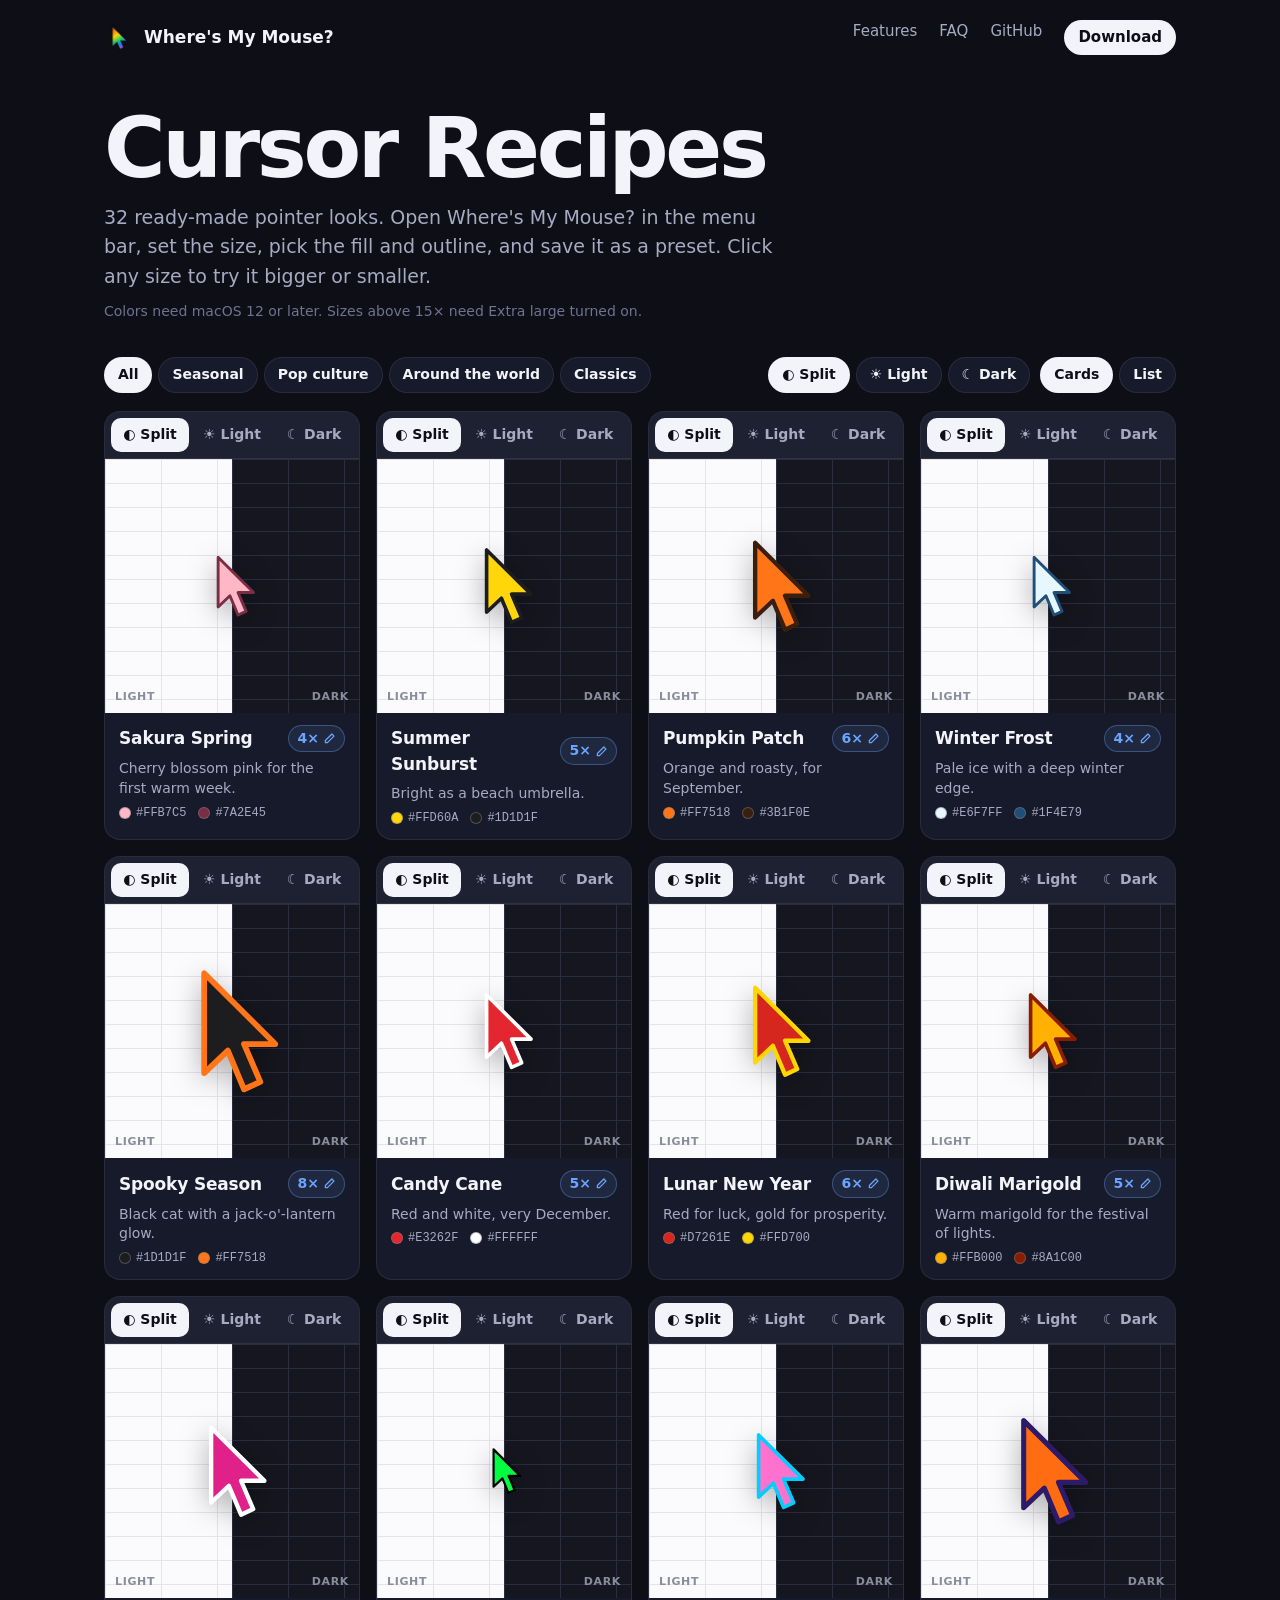
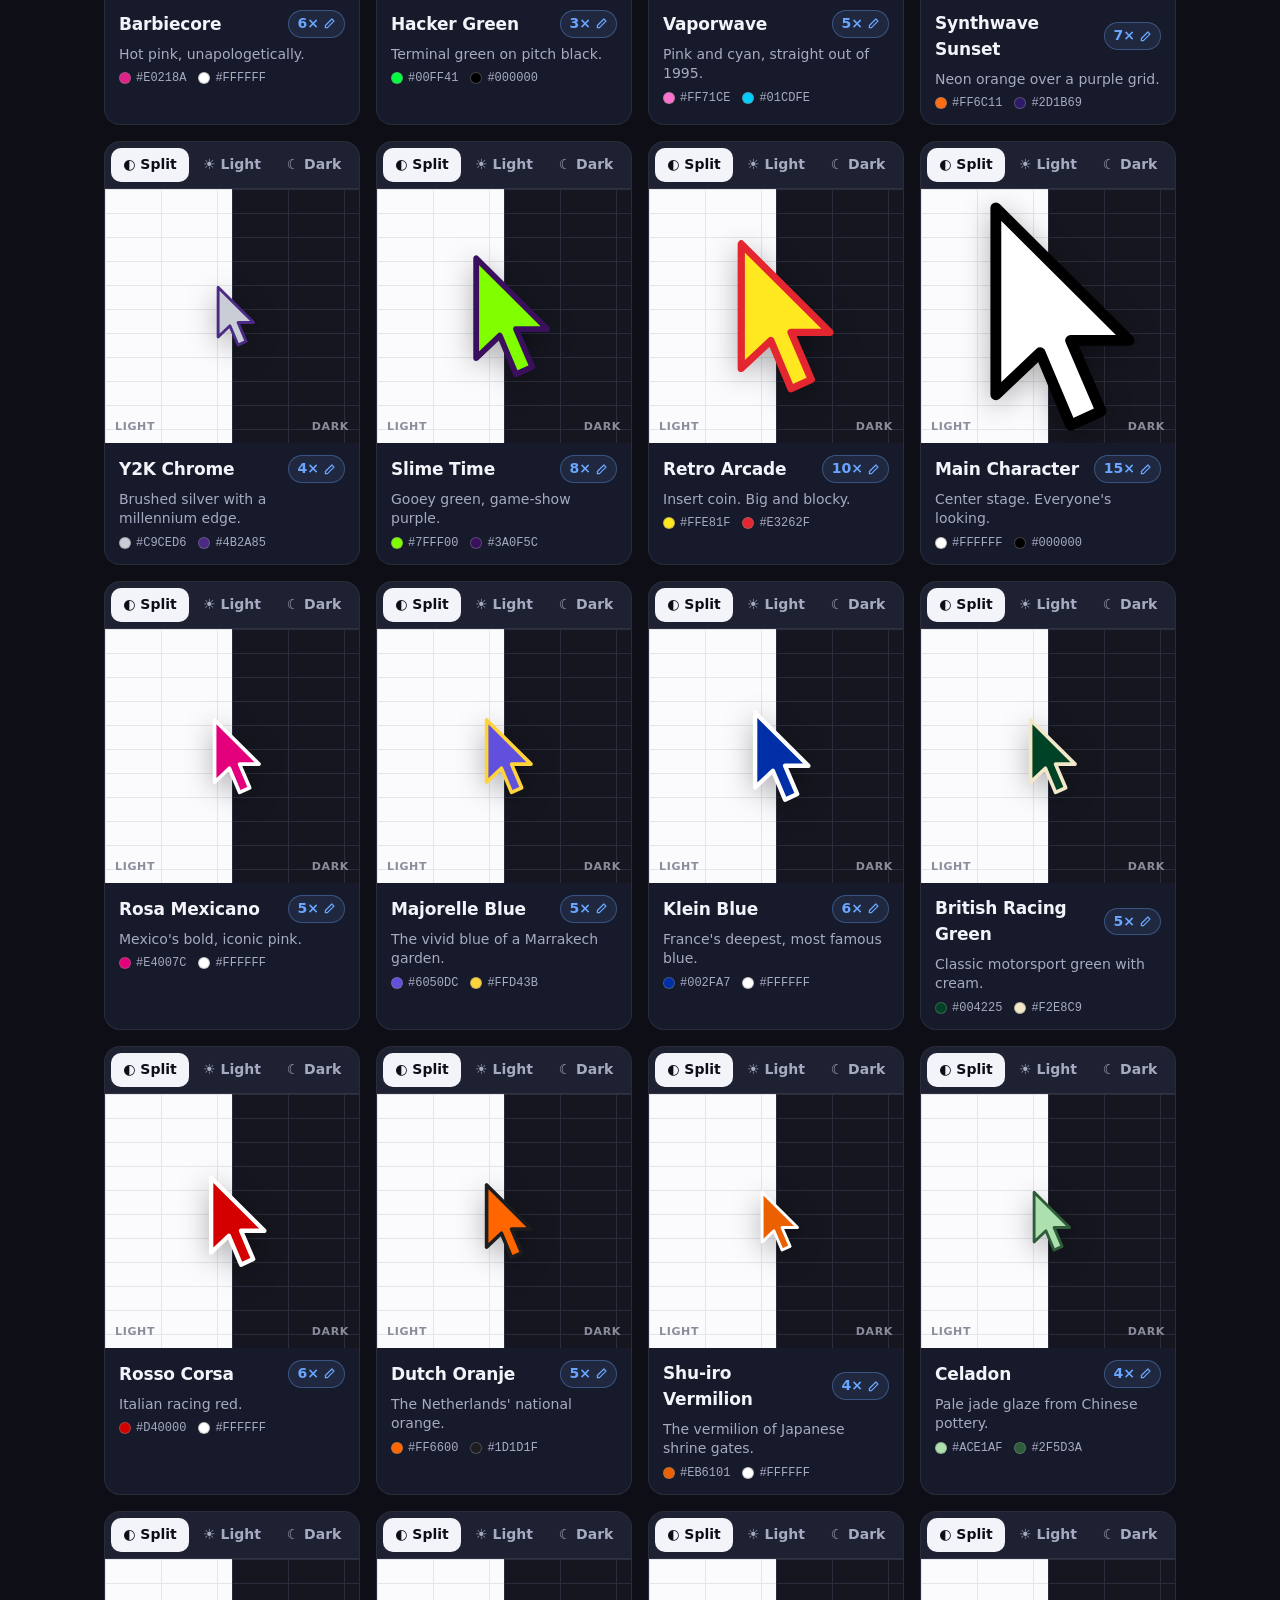
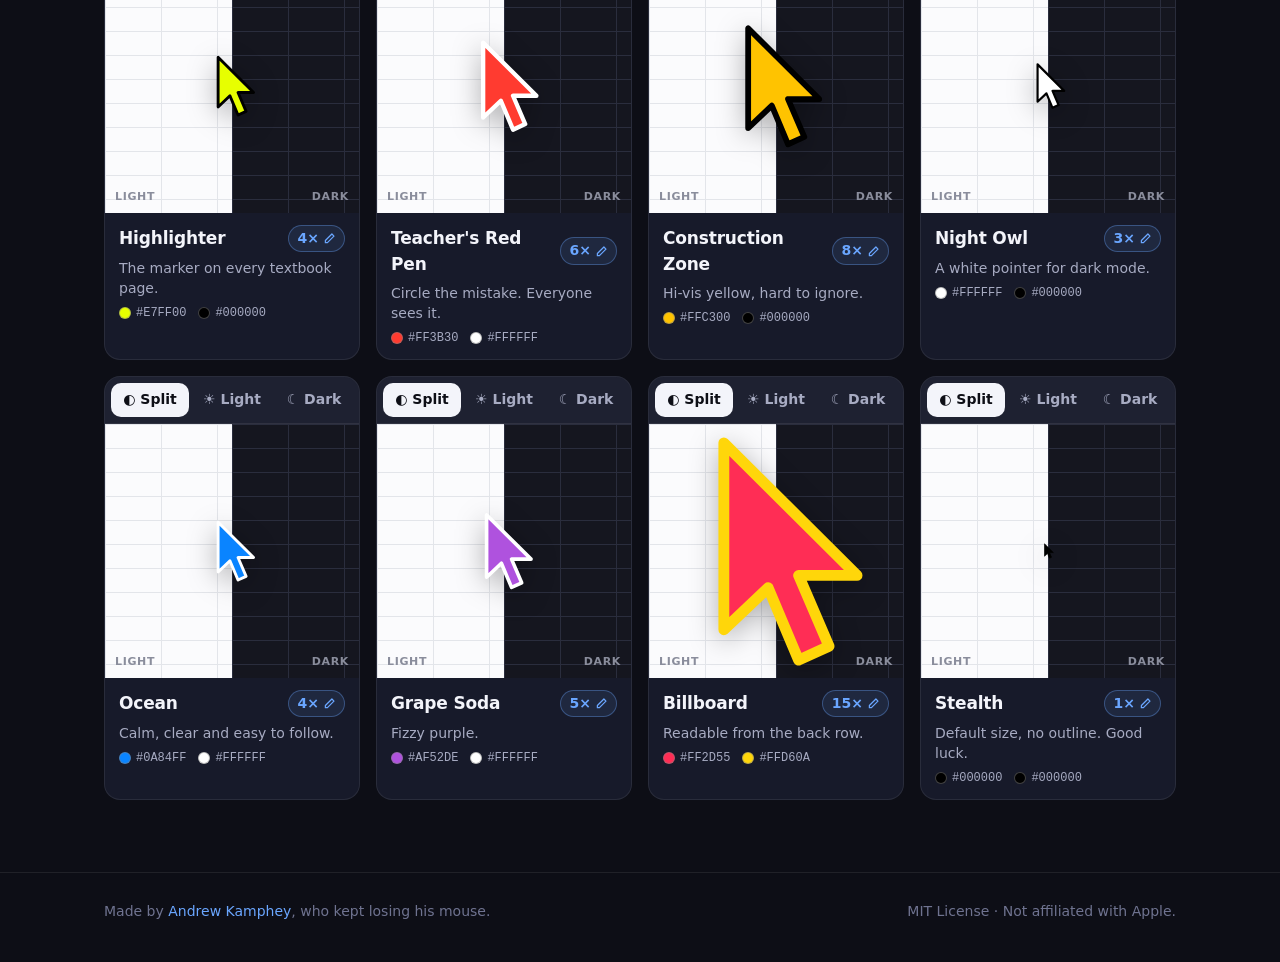
==== commit dadd5ee6: "Recipes: Split/Light/Dark bar on top of each card Co-Authored-By: Claude Opus 5.5 <noreply@anthropic" ====
--- a/site/recipes.html
+++ b/site/recipes.html
@@ -102,38 +102,38 @@
       </div>
     </div>
     <div class="rc-grid" id="rc-grid">
-      <article class="rc-card" id="sakura-spring" data-cat="seasonal" data-size="4"><div class="rc-shot"><div class="rc-pv" data-mode="split"><div class="rc-half l"></div><div class="rc-half d"></div><svg class="rc-ar" viewBox="0 0 62 100" style="--h:24.5%" aria-hidden="true"><use href="#arrow" fill="#FFB7C5" stroke="#7A2E45"/></svg><span class="rc-lbl l">Light</span><span class="rc-lbl d">Dark</span></div><div class="rc-mode" role="group" aria-label="Background"><button type="button" data-mode="split" aria-pressed="true">◐ Split</button><button type="button" data-mode="light" aria-pressed="false">☀ Light</button><button type="button" data-mode="dark" aria-pressed="false">☾ Dark</button></div></div><div class="rc-body"><div class="rc-head"><h3>Sakura Spring</h3><button type="button" class="rc-sz" aria-expanded="false" aria-label="Try Sakura Spring at other sizes"><b>4×</b><svg viewBox="0 0 16 16" aria-hidden="true"><path d="M11.5 1.5l3 3L5 14H2v-3z" fill="none" stroke="currentColor" stroke-width="1.8" stroke-linejoin="round"/></svg></button></div><div class="rc-edit" hidden><input type="range" min="1" max="30" step="0.5" value="4" aria-label="Preview size for Sakura Spring"><button type="button" class="rc-reset">Reset</button><span class="rc-hint">Recipe size. Drag to try others.</span></div><p>Cherry blossom pink for the first warm week.</p><span class="rc-chips"><span class="rc-chip"><i style="background:#FFB7C5"></i>#FFB7C5</span><span class="rc-chip"><i style="background:#7A2E45"></i>#7A2E45</span></span></div></article>
-      <article class="rc-card" id="summer-sunburst" data-cat="seasonal" data-size="5"><div class="rc-shot"><div class="rc-pv" data-mode="split"><div class="rc-half l"></div><div class="rc-half d"></div><svg class="rc-ar" viewBox="0 0 62 100" style="--h:30.7%" aria-hidden="true"><use href="#arrow" fill="#FFD60A" stroke="#1D1D1F"/></svg><span class="rc-lbl l">Light</span><span class="rc-lbl d">Dark</span></div><div class="rc-mode" role="group" aria-label="Background"><button type="button" data-mode="split" aria-pressed="true">◐ Split</button><button type="button" data-mode="light" aria-pressed="false">☀ Light</button><button type="button" data-mode="dark" aria-pressed="false">☾ Dark</button></div></div><div class="rc-body"><div class="rc-head"><h3>Summer Sunburst</h3><button type="button" class="rc-sz" aria-expanded="false" aria-label="Try Summer Sunburst at other sizes"><b>5×</b><svg viewBox="0 0 16 16" aria-hidden="true"><path d="M11.5 1.5l3 3L5 14H2v-3z" fill="none" stroke="currentColor" stroke-width="1.8" stroke-linejoin="round"/></svg></button></div><div class="rc-edit" hidden><input type="range" min="1" max="30" step="0.5" value="5" aria-label="Preview size for Summer Sunburst"><button type="button" class="rc-reset">Reset</button><span class="rc-hint">Recipe size. Drag to try others.</span></div><p>Bright as a beach umbrella.</p><span class="rc-chips"><span class="rc-chip"><i style="background:#FFD60A"></i>#FFD60A</span><span class="rc-chip"><i style="background:#1D1D1F"></i>#1D1D1F</span></span></div></article>
-      <article class="rc-card" id="pumpkin-patch" data-cat="seasonal" data-size="6"><div class="rc-shot"><div class="rc-pv" data-mode="split"><div class="rc-half l"></div><div class="rc-half d"></div><svg class="rc-ar" viewBox="0 0 62 100" style="--h:36.8%" aria-hidden="true"><use href="#arrow" fill="#FF7518" stroke="#3B1F0E"/></svg><span class="rc-lbl l">Light</span><span class="rc-lbl d">Dark</span></div><div class="rc-mode" role="group" aria-label="Background"><button type="button" data-mode="split" aria-pressed="true">◐ Split</button><button type="button" data-mode="light" aria-pressed="false">☀ Light</button><button type="button" data-mode="dark" aria-pressed="false">☾ Dark</button></div></div><div class="rc-body"><div class="rc-head"><h3>Pumpkin Patch</h3><button type="button" class="rc-sz" aria-expanded="false" aria-label="Try Pumpkin Patch at other sizes"><b>6×</b><svg viewBox="0 0 16 16" aria-hidden="true"><path d="M11.5 1.5l3 3L5 14H2v-3z" fill="none" stroke="currentColor" stroke-width="1.8" stroke-linejoin="round"/></svg></button></div><div class="rc-edit" hidden><input type="range" min="1" max="30" step="0.5" value="6" aria-label="Preview size for Pumpkin Patch"><button type="button" class="rc-reset">Reset</button><span class="rc-hint">Recipe size. Drag to try others.</span></div><p>Orange and roasty, for September.</p><span class="rc-chips"><span class="rc-chip"><i style="background:#FF7518"></i>#FF7518</span><span class="rc-chip"><i style="background:#3B1F0E"></i>#3B1F0E</span></span></div></article>
-      <article class="rc-card" id="winter-frost" data-cat="seasonal" data-size="4"><div class="rc-shot"><div class="rc-pv" data-mode="split"><div class="rc-half l"></div><div class="rc-half d"></div><svg class="rc-ar" viewBox="0 0 62 100" style="--h:24.5%" aria-hidden="true"><use href="#arrow" fill="#E6F7FF" stroke="#1F4E79"/></svg><span class="rc-lbl l">Light</span><span class="rc-lbl d">Dark</span></div><div class="rc-mode" role="group" aria-label="Background"><button type="button" data-mode="split" aria-pressed="true">◐ Split</button><button type="button" data-mode="light" aria-pressed="false">☀ Light</button><button type="button" data-mode="dark" aria-pressed="false">☾ Dark</button></div></div><div class="rc-body"><div class="rc-head"><h3>Winter Frost</h3><button type="button" class="rc-sz" aria-expanded="false" aria-label="Try Winter Frost at other sizes"><b>4×</b><svg viewBox="0 0 16 16" aria-hidden="true"><path d="M11.5 1.5l3 3L5 14H2v-3z" fill="none" stroke="currentColor" stroke-width="1.8" stroke-linejoin="round"/></svg></button></div><div class="rc-edit" hidden><input type="range" min="1" max="30" step="0.5" value="4" aria-label="Preview size for Winter Frost"><button type="button" class="rc-reset">Reset</button><span class="rc-hint">Recipe size. Drag to try others.</span></div><p>Pale ice with a deep winter edge.</p><span class="rc-chips"><span class="rc-chip"><i style="background:#E6F7FF"></i>#E6F7FF</span><span class="rc-chip"><i style="background:#1F4E79"></i>#1F4E79</span></span></div></article>
-      <article class="rc-card" id="spooky-season" data-cat="seasonal" data-size="8"><div class="rc-shot"><div class="rc-pv" data-mode="split"><div class="rc-half l"></div><div class="rc-half d"></div><svg class="rc-ar" viewBox="0 0 62 100" style="--h:49.1%" aria-hidden="true"><use href="#arrow" fill="#1D1D1F" stroke="#FF7518"/></svg><span class="rc-lbl l">Light</span><span class="rc-lbl d">Dark</span></div><div class="rc-mode" role="group" aria-label="Background"><button type="button" data-mode="split" aria-pressed="true">◐ Split</button><button type="button" data-mode="light" aria-pressed="false">☀ Light</button><button type="button" data-mode="dark" aria-pressed="false">☾ Dark</button></div></div><div class="rc-body"><div class="rc-head"><h3>Spooky Season</h3><button type="button" class="rc-sz" aria-expanded="false" aria-label="Try Spooky Season at other sizes"><b>8×</b><svg viewBox="0 0 16 16" aria-hidden="true"><path d="M11.5 1.5l3 3L5 14H2v-3z" fill="none" stroke="currentColor" stroke-width="1.8" stroke-linejoin="round"/></svg></button></div><div class="rc-edit" hidden><input type="range" min="1" max="30" step="0.5" value="8" aria-label="Preview size for Spooky Season"><button type="button" class="rc-reset">Reset</button><span class="rc-hint">Recipe size. Drag to try others.</span></div><p>Black cat with a jack-o&#x27;-lantern glow.</p><span class="rc-chips"><span class="rc-chip"><i style="background:#1D1D1F"></i>#1D1D1F</span><span class="rc-chip"><i style="background:#FF7518"></i>#FF7518</span></span></div></article>
-      <article class="rc-card" id="candy-cane" data-cat="seasonal" data-size="5"><div class="rc-shot"><div class="rc-pv" data-mode="split"><div class="rc-half l"></div><div class="rc-half d"></div><svg class="rc-ar" viewBox="0 0 62 100" style="--h:30.7%" aria-hidden="true"><use href="#arrow" fill="#E3262F" stroke="#FFFFFF"/></svg><span class="rc-lbl l">Light</span><span class="rc-lbl d">Dark</span></div><div class="rc-mode" role="group" aria-label="Background"><button type="button" data-mode="split" aria-pressed="true">◐ Split</button><button type="button" data-mode="light" aria-pressed="false">☀ Light</button><button type="button" data-mode="dark" aria-pressed="false">☾ Dark</button></div></div><div class="rc-body"><div class="rc-head"><h3>Candy Cane</h3><button type="button" class="rc-sz" aria-expanded="false" aria-label="Try Candy Cane at other sizes"><b>5×</b><svg viewBox="0 0 16 16" aria-hidden="true"><path d="M11.5 1.5l3 3L5 14H2v-3z" fill="none" stroke="currentColor" stroke-width="1.8" stroke-linejoin="round"/></svg></button></div><div class="rc-edit" hidden><input type="range" min="1" max="30" step="0.5" value="5" aria-label="Preview size for Candy Cane"><button type="button" class="rc-reset">Reset</button><span class="rc-hint">Recipe size. Drag to try others.</span></div><p>Red and white, very December.</p><span class="rc-chips"><span class="rc-chip"><i style="background:#E3262F"></i>#E3262F</span><span class="rc-chip"><i style="background:#FFFFFF"></i>#FFFFFF</span></span></div></article>
-      <article class="rc-card" id="lunar-new-year" data-cat="seasonal" data-size="6"><div class="rc-shot"><div class="rc-pv" data-mode="split"><div class="rc-half l"></div><div class="rc-half d"></div><svg class="rc-ar" viewBox="0 0 62 100" style="--h:36.8%" aria-hidden="true"><use href="#arrow" fill="#D7261E" stroke="#FFD700"/></svg><span class="rc-lbl l">Light</span><span class="rc-lbl d">Dark</span></div><div class="rc-mode" role="group" aria-label="Background"><button type="button" data-mode="split" aria-pressed="true">◐ Split</button><button type="button" data-mode="light" aria-pressed="false">☀ Light</button><button type="button" data-mode="dark" aria-pressed="false">☾ Dark</button></div></div><div class="rc-body"><div class="rc-head"><h3>Lunar New Year</h3><button type="button" class="rc-sz" aria-expanded="false" aria-label="Try Lunar New Year at other sizes"><b>6×</b><svg viewBox="0 0 16 16" aria-hidden="true"><path d="M11.5 1.5l3 3L5 14H2v-3z" fill="none" stroke="currentColor" stroke-width="1.8" stroke-linejoin="round"/></svg></button></div><div class="rc-edit" hidden><input type="range" min="1" max="30" step="0.5" value="6" aria-label="Preview size for Lunar New Year"><button type="button" class="rc-reset">Reset</button><span class="rc-hint">Recipe size. Drag to try others.</span></div><p>Red for luck, gold for prosperity.</p><span class="rc-chips"><span class="rc-chip"><i style="background:#D7261E"></i>#D7261E</span><span class="rc-chip"><i style="background:#FFD700"></i>#FFD700</span></span></div></article>
-      <article class="rc-card" id="diwali-marigold" data-cat="seasonal" data-size="5"><div class="rc-shot"><div class="rc-pv" data-mode="split"><div class="rc-half l"></div><div class="rc-half d"></div><svg class="rc-ar" viewBox="0 0 62 100" style="--h:30.7%" aria-hidden="true"><use href="#arrow" fill="#FFB000" stroke="#8A1C00"/></svg><span class="rc-lbl l">Light</span><span class="rc-lbl d">Dark</span></div><div class="rc-mode" role="group" aria-label="Background"><button type="button" data-mode="split" aria-pressed="true">◐ Split</button><button type="button" data-mode="light" aria-pressed="false">☀ Light</button><button type="button" data-mode="dark" aria-pressed="false">☾ Dark</button></div></div><div class="rc-body"><div class="rc-head"><h3>Diwali Marigold</h3><button type="button" class="rc-sz" aria-expanded="false" aria-label="Try Diwali Marigold at other sizes"><b>5×</b><svg viewBox="0 0 16 16" aria-hidden="true"><path d="M11.5 1.5l3 3L5 14H2v-3z" fill="none" stroke="currentColor" stroke-width="1.8" stroke-linejoin="round"/></svg></button></div><div class="rc-edit" hidden><input type="range" min="1" max="30" step="0.5" value="5" aria-label="Preview size for Diwali Marigold"><button type="button" class="rc-reset">Reset</button><span class="rc-hint">Recipe size. Drag to try others.</span></div><p>Warm marigold for the festival of lights.</p><span class="rc-chips"><span class="rc-chip"><i style="background:#FFB000"></i>#FFB000</span><span class="rc-chip"><i style="background:#8A1C00"></i>#8A1C00</span></span></div></article>
-      <article class="rc-card" id="barbiecore" data-cat="pop" data-size="6"><div class="rc-shot"><div class="rc-pv" data-mode="split"><div class="rc-half l"></div><div class="rc-half d"></div><svg class="rc-ar" viewBox="0 0 62 100" style="--h:36.8%" aria-hidden="true"><use href="#arrow" fill="#E0218A" stroke="#FFFFFF"/></svg><span class="rc-lbl l">Light</span><span class="rc-lbl d">Dark</span></div><div class="rc-mode" role="group" aria-label="Background"><button type="button" data-mode="split" aria-pressed="true">◐ Split</button><button type="button" data-mode="light" aria-pressed="false">☀ Light</button><button type="button" data-mode="dark" aria-pressed="false">☾ Dark</button></div></div><div class="rc-body"><div class="rc-head"><h3>Barbiecore</h3><button type="button" class="rc-sz" aria-expanded="false" aria-label="Try Barbiecore at other sizes"><b>6×</b><svg viewBox="0 0 16 16" aria-hidden="true"><path d="M11.5 1.5l3 3L5 14H2v-3z" fill="none" stroke="currentColor" stroke-width="1.8" stroke-linejoin="round"/></svg></button></div><div class="rc-edit" hidden><input type="range" min="1" max="30" step="0.5" value="6" aria-label="Preview size for Barbiecore"><button type="button" class="rc-reset">Reset</button><span class="rc-hint">Recipe size. Drag to try others.</span></div><p>Hot pink, unapologetically.</p><span class="rc-chips"><span class="rc-chip"><i style="background:#E0218A"></i>#E0218A</span><span class="rc-chip"><i style="background:#FFFFFF"></i>#FFFFFF</span></span></div></article>
-      <article class="rc-card" id="hacker-green" data-cat="pop" data-size="3"><div class="rc-shot"><div class="rc-pv" data-mode="split"><div class="rc-half l"></div><div class="rc-half d"></div><svg class="rc-ar" viewBox="0 0 62 100" style="--h:18.4%" aria-hidden="true"><use href="#arrow" fill="#00FF41" stroke="#000000"/></svg><span class="rc-lbl l">Light</span><span class="rc-lbl d">Dark</span></div><div class="rc-mode" role="group" aria-label="Background"><button type="button" data-mode="split" aria-pressed="true">◐ Split</button><button type="button" data-mode="light" aria-pressed="false">☀ Light</button><button type="button" data-mode="dark" aria-pressed="false">☾ Dark</button></div></div><div class="rc-body"><div class="rc-head"><h3>Hacker Green</h3><button type="button" class="rc-sz" aria-expanded="false" aria-label="Try Hacker Green at other sizes"><b>3×</b><svg viewBox="0 0 16 16" aria-hidden="true"><path d="M11.5 1.5l3 3L5 14H2v-3z" fill="none" stroke="currentColor" stroke-width="1.8" stroke-linejoin="round"/></svg></button></div><div class="rc-edit" hidden><input type="range" min="1" max="30" step="0.5" value="3" aria-label="Preview size for Hacker Green"><button type="button" class="rc-reset">Reset</button><span class="rc-hint">Recipe size. Drag to try others.</span></div><p>Terminal green on pitch black.</p><span class="rc-chips"><span class="rc-chip"><i style="background:#00FF41"></i>#00FF41</span><span class="rc-chip"><i style="background:#000000"></i>#000000</span></span></div></article>
-      <article class="rc-card" id="vaporwave" data-cat="pop" data-size="5"><div class="rc-shot"><div class="rc-pv" data-mode="split"><div class="rc-half l"></div><div class="rc-half d"></div><svg class="rc-ar" viewBox="0 0 62 100" style="--h:30.7%" aria-hidden="true"><use href="#arrow" fill="#FF71CE" stroke="#01CDFE"/></svg><span class="rc-lbl l">Light</span><span class="rc-lbl d">Dark</span></div><div class="rc-mode" role="group" aria-label="Background"><button type="button" data-mode="split" aria-pressed="true">◐ Split</button><button type="button" data-mode="light" aria-pressed="false">☀ Light</button><button type="button" data-mode="dark" aria-pressed="false">☾ Dark</button></div></div><div class="rc-body"><div class="rc-head"><h3>Vaporwave</h3><button type="button" class="rc-sz" aria-expanded="false" aria-label="Try Vaporwave at other sizes"><b>5×</b><svg viewBox="0 0 16 16" aria-hidden="true"><path d="M11.5 1.5l3 3L5 14H2v-3z" fill="none" stroke="currentColor" stroke-width="1.8" stroke-linejoin="round"/></svg></button></div><div class="rc-edit" hidden><input type="range" min="1" max="30" step="0.5" value="5" aria-label="Preview size for Vaporwave"><button type="button" class="rc-reset">Reset</button><span class="rc-hint">Recipe size. Drag to try others.</span></div><p>Pink and cyan, straight out of 1995.</p><span class="rc-chips"><span class="rc-chip"><i style="background:#FF71CE"></i>#FF71CE</span><span class="rc-chip"><i style="background:#01CDFE"></i>#01CDFE</span></span></div></article>
-      <article class="rc-card" id="synthwave-sunset" data-cat="pop" data-size="7"><div class="rc-shot"><div class="rc-pv" data-mode="split"><div class="rc-half l"></div><div class="rc-half d"></div><svg class="rc-ar" viewBox="0 0 62 100" style="--h:42.9%" aria-hidden="true"><use href="#arrow" fill="#FF6C11" stroke="#2D1B69"/></svg><span class="rc-lbl l">Light</span><span class="rc-lbl d">Dark</span></div><div class="rc-mode" role="group" aria-label="Background"><button type="button" data-mode="split" aria-pressed="true">◐ Split</button><button type="button" data-mode="light" aria-pressed="false">☀ Light</button><button type="button" data-mode="dark" aria-pressed="false">☾ Dark</button></div></div><div class="rc-body"><div class="rc-head"><h3>Synthwave Sunset</h3><button type="button" class="rc-sz" aria-expanded="false" aria-label="Try Synthwave Sunset at other sizes"><b>7×</b><svg viewBox="0 0 16 16" aria-hidden="true"><path d="M11.5 1.5l3 3L5 14H2v-3z" fill="none" stroke="currentColor" stroke-width="1.8" stroke-linejoin="round"/></svg></button></div><div class="rc-edit" hidden><input type="range" min="1" max="30" step="0.5" value="7" aria-label="Preview size for Synthwave Sunset"><button type="button" class="rc-reset">Reset</button><span class="rc-hint">Recipe size. Drag to try others.</span></div><p>Neon orange over a purple grid.</p><span class="rc-chips"><span class="rc-chip"><i style="background:#FF6C11"></i>#FF6C11</span><span class="rc-chip"><i style="background:#2D1B69"></i>#2D1B69</span></span></div></article>
-      <article class="rc-card" id="y2k-chrome" data-cat="pop" data-size="4"><div class="rc-shot"><div class="rc-pv" data-mode="split"><div class="rc-half l"></div><div class="rc-half d"></div><svg class="rc-ar" viewBox="0 0 62 100" style="--h:24.5%" aria-hidden="true"><use href="#arrow" fill="#C9CED6" stroke="#4B2A85"/></svg><span class="rc-lbl l">Light</span><span class="rc-lbl d">Dark</span></div><div class="rc-mode" role="group" aria-label="Background"><button type="button" data-mode="split" aria-pressed="true">◐ Split</button><button type="button" data-mode="light" aria-pressed="false">☀ Light</button><button type="button" data-mode="dark" aria-pressed="false">☾ Dark</button></div></div><div class="rc-body"><div class="rc-head"><h3>Y2K Chrome</h3><button type="button" class="rc-sz" aria-expanded="false" aria-label="Try Y2K Chrome at other sizes"><b>4×</b><svg viewBox="0 0 16 16" aria-hidden="true"><path d="M11.5 1.5l3 3L5 14H2v-3z" fill="none" stroke="currentColor" stroke-width="1.8" stroke-linejoin="round"/></svg></button></div><div class="rc-edit" hidden><input type="range" min="1" max="30" step="0.5" value="4" aria-label="Preview size for Y2K Chrome"><button type="button" class="rc-reset">Reset</button><span class="rc-hint">Recipe size. Drag to try others.</span></div><p>Brushed silver with a millennium edge.</p><span class="rc-chips"><span class="rc-chip"><i style="background:#C9CED6"></i>#C9CED6</span><span class="rc-chip"><i style="background:#4B2A85"></i>#4B2A85</span></span></div></article>
-      <article class="rc-card" id="slime-time" data-cat="pop" data-size="8"><div class="rc-shot"><div class="rc-pv" data-mode="split"><div class="rc-half l"></div><div class="rc-half d"></div><svg class="rc-ar" viewBox="0 0 62 100" style="--h:49.1%" aria-hidden="true"><use href="#arrow" fill="#7FFF00" stroke="#3A0F5C"/></svg><span class="rc-lbl l">Light</span><span class="rc-lbl d">Dark</span></div><div class="rc-mode" role="group" aria-label="Background"><button type="button" data-mode="split" aria-pressed="true">◐ Split</button><button type="button" data-mode="light" aria-pressed="false">☀ Light</button><button type="button" data-mode="dark" aria-pressed="false">☾ Dark</button></div></div><div class="rc-body"><div class="rc-head"><h3>Slime Time</h3><button type="button" class="rc-sz" aria-expanded="false" aria-label="Try Slime Time at other sizes"><b>8×</b><svg viewBox="0 0 16 16" aria-hidden="true"><path d="M11.5 1.5l3 3L5 14H2v-3z" fill="none" stroke="currentColor" stroke-width="1.8" stroke-linejoin="round"/></svg></button></div><div class="rc-edit" hidden><input type="range" min="1" max="30" step="0.5" value="8" aria-label="Preview size for Slime Time"><button type="button" class="rc-reset">Reset</button><span class="rc-hint">Recipe size. Drag to try others.</span></div><p>Gooey green, game-show purple.</p><span class="rc-chips"><span class="rc-chip"><i style="background:#7FFF00"></i>#7FFF00</span><span class="rc-chip"><i style="background:#3A0F5C"></i>#3A0F5C</span></span></div></article>
-      <article class="rc-card" id="retro-arcade" data-cat="pop" data-size="10"><div class="rc-shot"><div class="rc-pv" data-mode="split"><div class="rc-half l"></div><div class="rc-half d"></div><svg class="rc-ar" viewBox="0 0 62 100" style="--h:61.3%" aria-hidden="true"><use href="#arrow" fill="#FFE81F" stroke="#E3262F"/></svg><span class="rc-lbl l">Light</span><span class="rc-lbl d">Dark</span></div><div class="rc-mode" role="group" aria-label="Background"><button type="button" data-mode="split" aria-pressed="true">◐ Split</button><button type="button" data-mode="light" aria-pressed="false">☀ Light</button><button type="button" data-mode="dark" aria-pressed="false">☾ Dark</button></div></div><div class="rc-body"><div class="rc-head"><h3>Retro Arcade</h3><button type="button" class="rc-sz" aria-expanded="false" aria-label="Try Retro Arcade at other sizes"><b>10×</b><svg viewBox="0 0 16 16" aria-hidden="true"><path d="M11.5 1.5l3 3L5 14H2v-3z" fill="none" stroke="currentColor" stroke-width="1.8" stroke-linejoin="round"/></svg></button></div><div class="rc-edit" hidden><input type="range" min="1" max="30" step="0.5" value="10" aria-label="Preview size for Retro Arcade"><button type="button" class="rc-reset">Reset</button><span class="rc-hint">Recipe size. Drag to try others.</span></div><p>Insert coin. Big and blocky.</p><span class="rc-chips"><span class="rc-chip"><i style="background:#FFE81F"></i>#FFE81F</span><span class="rc-chip"><i style="background:#E3262F"></i>#E3262F</span></span></div></article>
-      <article class="rc-card" id="main-character" data-cat="pop" data-size="15"><div class="rc-shot"><div class="rc-pv" data-mode="split"><div class="rc-half l"></div><div class="rc-half d"></div><svg class="rc-ar" viewBox="0 0 62 100" style="--h:92.0%" aria-hidden="true"><use href="#arrow" fill="#FFFFFF" stroke="#000000"/></svg><span class="rc-lbl l">Light</span><span class="rc-lbl d">Dark</span></div><div class="rc-mode" role="group" aria-label="Background"><button type="button" data-mode="split" aria-pressed="true">◐ Split</button><button type="button" data-mode="light" aria-pressed="false">☀ Light</button><button type="button" data-mode="dark" aria-pressed="false">☾ Dark</button></div></div><div class="rc-body"><div class="rc-head"><h3>Main Character</h3><button type="button" class="rc-sz" aria-expanded="false" aria-label="Try Main Character at other sizes"><b>15×</b><svg viewBox="0 0 16 16" aria-hidden="true"><path d="M11.5 1.5l3 3L5 14H2v-3z" fill="none" stroke="currentColor" stroke-width="1.8" stroke-linejoin="round"/></svg></button></div><div class="rc-edit" hidden><input type="range" min="1" max="30" step="0.5" value="15" aria-label="Preview size for Main Character"><button type="button" class="rc-reset">Reset</button><span class="rc-hint">Recipe size. Drag to try others.</span></div><p>Center stage. Everyone&#x27;s looking.</p><span class="rc-chips"><span class="rc-chip"><i style="background:#FFFFFF"></i>#FFFFFF</span><span class="rc-chip"><i style="background:#000000"></i>#000000</span></span></div></article>
-      <article class="rc-card" id="rosa-mexicano" data-cat="world" data-size="5"><div class="rc-shot"><div class="rc-pv" data-mode="split"><div class="rc-half l"></div><div class="rc-half d"></div><svg class="rc-ar" viewBox="0 0 62 100" style="--h:30.7%" aria-hidden="true"><use href="#arrow" fill="#E4007C" stroke="#FFFFFF"/></svg><span class="rc-lbl l">Light</span><span class="rc-lbl d">Dark</span></div><div class="rc-mode" role="group" aria-label="Background"><button type="button" data-mode="split" aria-pressed="true">◐ Split</button><button type="button" data-mode="light" aria-pressed="false">☀ Light</button><button type="button" data-mode="dark" aria-pressed="false">☾ Dark</button></div></div><div class="rc-body"><div class="rc-head"><h3>Rosa Mexicano</h3><button type="button" class="rc-sz" aria-expanded="false" aria-label="Try Rosa Mexicano at other sizes"><b>5×</b><svg viewBox="0 0 16 16" aria-hidden="true"><path d="M11.5 1.5l3 3L5 14H2v-3z" fill="none" stroke="currentColor" stroke-width="1.8" stroke-linejoin="round"/></svg></button></div><div class="rc-edit" hidden><input type="range" min="1" max="30" step="0.5" value="5" aria-label="Preview size for Rosa Mexicano"><button type="button" class="rc-reset">Reset</button><span class="rc-hint">Recipe size. Drag to try others.</span></div><p>Mexico&#x27;s bold, iconic pink.</p><span class="rc-chips"><span class="rc-chip"><i style="background:#E4007C"></i>#E4007C</span><span class="rc-chip"><i style="background:#FFFFFF"></i>#FFFFFF</span></span></div></article>
-      <article class="rc-card" id="majorelle-blue" data-cat="world" data-size="5"><div class="rc-shot"><div class="rc-pv" data-mode="split"><div class="rc-half l"></div><div class="rc-half d"></div><svg class="rc-ar" viewBox="0 0 62 100" style="--h:30.7%" aria-hidden="true"><use href="#arrow" fill="#6050DC" stroke="#FFD43B"/></svg><span class="rc-lbl l">Light</span><span class="rc-lbl d">Dark</span></div><div class="rc-mode" role="group" aria-label="Background"><button type="button" data-mode="split" aria-pressed="true">◐ Split</button><button type="button" data-mode="light" aria-pressed="false">☀ Light</button><button type="button" data-mode="dark" aria-pressed="false">☾ Dark</button></div></div><div class="rc-body"><div class="rc-head"><h3>Majorelle Blue</h3><button type="button" class="rc-sz" aria-expanded="false" aria-label="Try Majorelle Blue at other sizes"><b>5×</b><svg viewBox="0 0 16 16" aria-hidden="true"><path d="M11.5 1.5l3 3L5 14H2v-3z" fill="none" stroke="currentColor" stroke-width="1.8" stroke-linejoin="round"/></svg></button></div><div class="rc-edit" hidden><input type="range" min="1" max="30" step="0.5" value="5" aria-label="Preview size for Majorelle Blue"><button type="button" class="rc-reset">Reset</button><span class="rc-hint">Recipe size. Drag to try others.</span></div><p>The vivid blue of a Marrakech garden.</p><span class="rc-chips"><span class="rc-chip"><i style="background:#6050DC"></i>#6050DC</span><span class="rc-chip"><i style="background:#FFD43B"></i>#FFD43B</span></span></div></article>
-      <article class="rc-card" id="klein-blue" data-cat="world" data-size="6"><div class="rc-shot"><div class="rc-pv" data-mode="split"><div class="rc-half l"></div><div class="rc-half d"></div><svg class="rc-ar" viewBox="0 0 62 100" style="--h:36.8%" aria-hidden="true"><use href="#arrow" fill="#002FA7" stroke="#FFFFFF"/></svg><span class="rc-lbl l">Light</span><span class="rc-lbl d">Dark</span></div><div class="rc-mode" role="group" aria-label="Background"><button type="button" data-mode="split" aria-pressed="true">◐ Split</button><button type="button" data-mode="light" aria-pressed="false">☀ Light</button><button type="button" data-mode="dark" aria-pressed="false">☾ Dark</button></div></div><div class="rc-body"><div class="rc-head"><h3>Klein Blue</h3><button type="button" class="rc-sz" aria-expanded="false" aria-label="Try Klein Blue at other sizes"><b>6×</b><svg viewBox="0 0 16 16" aria-hidden="true"><path d="M11.5 1.5l3 3L5 14H2v-3z" fill="none" stroke="currentColor" stroke-width="1.8" stroke-linejoin="round"/></svg></button></div><div class="rc-edit" hidden><input type="range" min="1" max="30" step="0.5" value="6" aria-label="Preview size for Klein Blue"><button type="button" class="rc-reset">Reset</button><span class="rc-hint">Recipe size. Drag to try others.</span></div><p>France&#x27;s deepest, most famous blue.</p><span class="rc-chips"><span class="rc-chip"><i style="background:#002FA7"></i>#002FA7</span><span class="rc-chip"><i style="background:#FFFFFF"></i>#FFFFFF</span></span></div></article>
-      <article class="rc-card" id="british-racing-green" data-cat="world" data-size="5"><div class="rc-shot"><div class="rc-pv" data-mode="split"><div class="rc-half l"></div><div class="rc-half d"></div><svg class="rc-ar" viewBox="0 0 62 100" style="--h:30.7%" aria-hidden="true"><use href="#arrow" fill="#004225" stroke="#F2E8C9"/></svg><span class="rc-lbl l">Light</span><span class="rc-lbl d">Dark</span></div><div class="rc-mode" role="group" aria-label="Background"><button type="button" data-mode="split" aria-pressed="true">◐ Split</button><button type="button" data-mode="light" aria-pressed="false">☀ Light</button><button type="button" data-mode="dark" aria-pressed="false">☾ Dark</button></div></div><div class="rc-body"><div class="rc-head"><h3>British Racing Green</h3><button type="button" class="rc-sz" aria-expanded="false" aria-label="Try British Racing Green at other sizes"><b>5×</b><svg viewBox="0 0 16 16" aria-hidden="true"><path d="M11.5 1.5l3 3L5 14H2v-3z" fill="none" stroke="currentColor" stroke-width="1.8" stroke-linejoin="round"/></svg></button></div><div class="rc-edit" hidden><input type="range" min="1" max="30" step="0.5" value="5" aria-label="Preview size for British Racing Green"><button type="button" class="rc-reset">Reset</button><span class="rc-hint">Recipe size. Drag to try others.</span></div><p>Classic motorsport green with cream.</p><span class="rc-chips"><span class="rc-chip"><i style="background:#004225"></i>#004225</span><span class="rc-chip"><i style="background:#F2E8C9"></i>#F2E8C9</span></span></div></article>
-      <article class="rc-card" id="rosso-corsa" data-cat="world" data-size="6"><div class="rc-shot"><div class="rc-pv" data-mode="split"><div class="rc-half l"></div><div class="rc-half d"></div><svg class="rc-ar" viewBox="0 0 62 100" style="--h:36.8%" aria-hidden="true"><use href="#arrow" fill="#D40000" stroke="#FFFFFF"/></svg><span class="rc-lbl l">Light</span><span class="rc-lbl d">Dark</span></div><div class="rc-mode" role="group" aria-label="Background"><button type="button" data-mode="split" aria-pressed="true">◐ Split</button><button type="button" data-mode="light" aria-pressed="false">☀ Light</button><button type="button" data-mode="dark" aria-pressed="false">☾ Dark</button></div></div><div class="rc-body"><div class="rc-head"><h3>Rosso Corsa</h3><button type="button" class="rc-sz" aria-expanded="false" aria-label="Try Rosso Corsa at other sizes"><b>6×</b><svg viewBox="0 0 16 16" aria-hidden="true"><path d="M11.5 1.5l3 3L5 14H2v-3z" fill="none" stroke="currentColor" stroke-width="1.8" stroke-linejoin="round"/></svg></button></div><div class="rc-edit" hidden><input type="range" min="1" max="30" step="0.5" value="6" aria-label="Preview size for Rosso Corsa"><button type="button" class="rc-reset">Reset</button><span class="rc-hint">Recipe size. Drag to try others.</span></div><p>Italian racing red.</p><span class="rc-chips"><span class="rc-chip"><i style="background:#D40000"></i>#D40000</span><span class="rc-chip"><i style="background:#FFFFFF"></i>#FFFFFF</span></span></div></article>
-      <article class="rc-card" id="dutch-oranje" data-cat="world" data-size="5"><div class="rc-shot"><div class="rc-pv" data-mode="split"><div class="rc-half l"></div><div class="rc-half d"></div><svg class="rc-ar" viewBox="0 0 62 100" style="--h:30.7%" aria-hidden="true"><use href="#arrow" fill="#FF6600" stroke="#1D1D1F"/></svg><span class="rc-lbl l">Light</span><span class="rc-lbl d">Dark</span></div><div class="rc-mode" role="group" aria-label="Background"><button type="button" data-mode="split" aria-pressed="true">◐ Split</button><button type="button" data-mode="light" aria-pressed="false">☀ Light</button><button type="button" data-mode="dark" aria-pressed="false">☾ Dark</button></div></div><div class="rc-body"><div class="rc-head"><h3>Dutch Oranje</h3><button type="button" class="rc-sz" aria-expanded="false" aria-label="Try Dutch Oranje at other sizes"><b>5×</b><svg viewBox="0 0 16 16" aria-hidden="true"><path d="M11.5 1.5l3 3L5 14H2v-3z" fill="none" stroke="currentColor" stroke-width="1.8" stroke-linejoin="round"/></svg></button></div><div class="rc-edit" hidden><input type="range" min="1" max="30" step="0.5" value="5" aria-label="Preview size for Dutch Oranje"><button type="button" class="rc-reset">Reset</button><span class="rc-hint">Recipe size. Drag to try others.</span></div><p>The Netherlands&#x27; national orange.</p><span class="rc-chips"><span class="rc-chip"><i style="background:#FF6600"></i>#FF6600</span><span class="rc-chip"><i style="background:#1D1D1F"></i>#1D1D1F</span></span></div></article>
-      <article class="rc-card" id="shu-iro-vermilion" data-cat="world" data-size="4"><div class="rc-shot"><div class="rc-pv" data-mode="split"><div class="rc-half l"></div><div class="rc-half d"></div><svg class="rc-ar" viewBox="0 0 62 100" style="--h:24.5%" aria-hidden="true"><use href="#arrow" fill="#EB6101" stroke="#FFFFFF"/></svg><span class="rc-lbl l">Light</span><span class="rc-lbl d">Dark</span></div><div class="rc-mode" role="group" aria-label="Background"><button type="button" data-mode="split" aria-pressed="true">◐ Split</button><button type="button" data-mode="light" aria-pressed="false">☀ Light</button><button type="button" data-mode="dark" aria-pressed="false">☾ Dark</button></div></div><div class="rc-body"><div class="rc-head"><h3>Shu-iro Vermilion</h3><button type="button" class="rc-sz" aria-expanded="false" aria-label="Try Shu-iro Vermilion at other sizes"><b>4×</b><svg viewBox="0 0 16 16" aria-hidden="true"><path d="M11.5 1.5l3 3L5 14H2v-3z" fill="none" stroke="currentColor" stroke-width="1.8" stroke-linejoin="round"/></svg></button></div><div class="rc-edit" hidden><input type="range" min="1" max="30" step="0.5" value="4" aria-label="Preview size for Shu-iro Vermilion"><button type="button" class="rc-reset">Reset</button><span class="rc-hint">Recipe size. Drag to try others.</span></div><p>The vermilion of Japanese shrine gates.</p><span class="rc-chips"><span class="rc-chip"><i style="background:#EB6101"></i>#EB6101</span><span class="rc-chip"><i style="background:#FFFFFF"></i>#FFFFFF</span></span></div></article>
-      <article class="rc-card" id="celadon" data-cat="world" data-size="4"><div class="rc-shot"><div class="rc-pv" data-mode="split"><div class="rc-half l"></div><div class="rc-half d"></div><svg class="rc-ar" viewBox="0 0 62 100" style="--h:24.5%" aria-hidden="true"><use href="#arrow" fill="#ACE1AF" stroke="#2F5D3A"/></svg><span class="rc-lbl l">Light</span><span class="rc-lbl d">Dark</span></div><div class="rc-mode" role="group" aria-label="Background"><button type="button" data-mode="split" aria-pressed="true">◐ Split</button><button type="button" data-mode="light" aria-pressed="false">☀ Light</button><button type="button" data-mode="dark" aria-pressed="false">☾ Dark</button></div></div><div class="rc-body"><div class="rc-head"><h3>Celadon</h3><button type="button" class="rc-sz" aria-expanded="false" aria-label="Try Celadon at other sizes"><b>4×</b><svg viewBox="0 0 16 16" aria-hidden="true"><path d="M11.5 1.5l3 3L5 14H2v-3z" fill="none" stroke="currentColor" stroke-width="1.8" stroke-linejoin="round"/></svg></button></div><div class="rc-edit" hidden><input type="range" min="1" max="30" step="0.5" value="4" aria-label="Preview size for Celadon"><button type="button" class="rc-reset">Reset</button><span class="rc-hint">Recipe size. Drag to try others.</span></div><p>Pale jade glaze from Chinese pottery.</p><span class="rc-chips"><span class="rc-chip"><i style="background:#ACE1AF"></i>#ACE1AF</span><span class="rc-chip"><i style="background:#2F5D3A"></i>#2F5D3A</span></span></div></article>
-      <article class="rc-card" id="highlighter" data-cat="classic" data-size="4"><div class="rc-shot"><div class="rc-pv" data-mode="split"><div class="rc-half l"></div><div class="rc-half d"></div><svg class="rc-ar" viewBox="0 0 62 100" style="--h:24.5%" aria-hidden="true"><use href="#arrow" fill="#E7FF00" stroke="#000000"/></svg><span class="rc-lbl l">Light</span><span class="rc-lbl d">Dark</span></div><div class="rc-mode" role="group" aria-label="Background"><button type="button" data-mode="split" aria-pressed="true">◐ Split</button><button type="button" data-mode="light" aria-pressed="false">☀ Light</button><button type="button" data-mode="dark" aria-pressed="false">☾ Dark</button></div></div><div class="rc-body"><div class="rc-head"><h3>Highlighter</h3><button type="button" class="rc-sz" aria-expanded="false" aria-label="Try Highlighter at other sizes"><b>4×</b><svg viewBox="0 0 16 16" aria-hidden="true"><path d="M11.5 1.5l3 3L5 14H2v-3z" fill="none" stroke="currentColor" stroke-width="1.8" stroke-linejoin="round"/></svg></button></div><div class="rc-edit" hidden><input type="range" min="1" max="30" step="0.5" value="4" aria-label="Preview size for Highlighter"><button type="button" class="rc-reset">Reset</button><span class="rc-hint">Recipe size. Drag to try others.</span></div><p>The marker on every textbook page.</p><span class="rc-chips"><span class="rc-chip"><i style="background:#E7FF00"></i>#E7FF00</span><span class="rc-chip"><i style="background:#000000"></i>#000000</span></span></div></article>
-      <article class="rc-card" id="teachers-red-pen" data-cat="classic" data-size="6"><div class="rc-shot"><div class="rc-pv" data-mode="split"><div class="rc-half l"></div><div class="rc-half d"></div><svg class="rc-ar" viewBox="0 0 62 100" style="--h:36.8%" aria-hidden="true"><use href="#arrow" fill="#FF3B30" stroke="#FFFFFF"/></svg><span class="rc-lbl l">Light</span><span class="rc-lbl d">Dark</span></div><div class="rc-mode" role="group" aria-label="Background"><button type="button" data-mode="split" aria-pressed="true">◐ Split</button><button type="button" data-mode="light" aria-pressed="false">☀ Light</button><button type="button" data-mode="dark" aria-pressed="false">☾ Dark</button></div></div><div class="rc-body"><div class="rc-head"><h3>Teacher&#x27;s Red Pen</h3><button type="button" class="rc-sz" aria-expanded="false" aria-label="Try Teacher&#x27;s Red Pen at other sizes"><b>6×</b><svg viewBox="0 0 16 16" aria-hidden="true"><path d="M11.5 1.5l3 3L5 14H2v-3z" fill="none" stroke="currentColor" stroke-width="1.8" stroke-linejoin="round"/></svg></button></div><div class="rc-edit" hidden><input type="range" min="1" max="30" step="0.5" value="6" aria-label="Preview size for Teacher&#x27;s Red Pen"><button type="button" class="rc-reset">Reset</button><span class="rc-hint">Recipe size. Drag to try others.</span></div><p>Circle the mistake. Everyone sees it.</p><span class="rc-chips"><span class="rc-chip"><i style="background:#FF3B30"></i>#FF3B30</span><span class="rc-chip"><i style="background:#FFFFFF"></i>#FFFFFF</span></span></div></article>
-      <article class="rc-card" id="construction-zone" data-cat="classic" data-size="8"><div class="rc-shot"><div class="rc-pv" data-mode="split"><div class="rc-half l"></div><div class="rc-half d"></div><svg class="rc-ar" viewBox="0 0 62 100" style="--h:49.1%" aria-hidden="true"><use href="#arrow" fill="#FFC300" stroke="#000000"/></svg><span class="rc-lbl l">Light</span><span class="rc-lbl d">Dark</span></div><div class="rc-mode" role="group" aria-label="Background"><button type="button" data-mode="split" aria-pressed="true">◐ Split</button><button type="button" data-mode="light" aria-pressed="false">☀ Light</button><button type="button" data-mode="dark" aria-pressed="false">☾ Dark</button></div></div><div class="rc-body"><div class="rc-head"><h3>Construction Zone</h3><button type="button" class="rc-sz" aria-expanded="false" aria-label="Try Construction Zone at other sizes"><b>8×</b><svg viewBox="0 0 16 16" aria-hidden="true"><path d="M11.5 1.5l3 3L5 14H2v-3z" fill="none" stroke="currentColor" stroke-width="1.8" stroke-linejoin="round"/></svg></button></div><div class="rc-edit" hidden><input type="range" min="1" max="30" step="0.5" value="8" aria-label="Preview size for Construction Zone"><button type="button" class="rc-reset">Reset</button><span class="rc-hint">Recipe size. Drag to try others.</span></div><p>Hi-vis yellow, hard to ignore.</p><span class="rc-chips"><span class="rc-chip"><i style="background:#FFC300"></i>#FFC300</span><span class="rc-chip"><i style="background:#000000"></i>#000000</span></span></div></article>
-      <article class="rc-card" id="night-owl" data-cat="classic" data-size="3"><div class="rc-shot"><div class="rc-pv" data-mode="split"><div class="rc-half l"></div><div class="rc-half d"></div><svg class="rc-ar" viewBox="0 0 62 100" style="--h:18.4%" aria-hidden="true"><use href="#arrow" fill="#FFFFFF" stroke="#000000"/></svg><span class="rc-lbl l">Light</span><span class="rc-lbl d">Dark</span></div><div class="rc-mode" role="group" aria-label="Background"><button type="button" data-mode="split" aria-pressed="true">◐ Split</button><button type="button" data-mode="light" aria-pressed="false">☀ Light</button><button type="button" data-mode="dark" aria-pressed="false">☾ Dark</button></div></div><div class="rc-body"><div class="rc-head"><h3>Night Owl</h3><button type="button" class="rc-sz" aria-expanded="false" aria-label="Try Night Owl at other sizes"><b>3×</b><svg viewBox="0 0 16 16" aria-hidden="true"><path d="M11.5 1.5l3 3L5 14H2v-3z" fill="none" stroke="currentColor" stroke-width="1.8" stroke-linejoin="round"/></svg></button></div><div class="rc-edit" hidden><input type="range" min="1" max="30" step="0.5" value="3" aria-label="Preview size for Night Owl"><button type="button" class="rc-reset">Reset</button><span class="rc-hint">Recipe size. Drag to try others.</span></div><p>A white pointer for dark mode.</p><span class="rc-chips"><span class="rc-chip"><i style="background:#FFFFFF"></i>#FFFFFF</span><span class="rc-chip"><i style="background:#000000"></i>#000000</span></span></div></article>
-      <article class="rc-card" id="ocean" data-cat="classic" data-size="4"><div class="rc-shot"><div class="rc-pv" data-mode="split"><div class="rc-half l"></div><div class="rc-half d"></div><svg class="rc-ar" viewBox="0 0 62 100" style="--h:24.5%" aria-hidden="true"><use href="#arrow" fill="#0A84FF" stroke="#FFFFFF"/></svg><span class="rc-lbl l">Light</span><span class="rc-lbl d">Dark</span></div><div class="rc-mode" role="group" aria-label="Background"><button type="button" data-mode="split" aria-pressed="true">◐ Split</button><button type="button" data-mode="light" aria-pressed="false">☀ Light</button><button type="button" data-mode="dark" aria-pressed="false">☾ Dark</button></div></div><div class="rc-body"><div class="rc-head"><h3>Ocean</h3><button type="button" class="rc-sz" aria-expanded="false" aria-label="Try Ocean at other sizes"><b>4×</b><svg viewBox="0 0 16 16" aria-hidden="true"><path d="M11.5 1.5l3 3L5 14H2v-3z" fill="none" stroke="currentColor" stroke-width="1.8" stroke-linejoin="round"/></svg></button></div><div class="rc-edit" hidden><input type="range" min="1" max="30" step="0.5" value="4" aria-label="Preview size for Ocean"><button type="button" class="rc-reset">Reset</button><span class="rc-hint">Recipe size. Drag to try others.</span></div><p>Calm, clear and easy to follow.</p><span class="rc-chips"><span class="rc-chip"><i style="background:#0A84FF"></i>#0A84FF</span><span class="rc-chip"><i style="background:#FFFFFF"></i>#FFFFFF</span></span></div></article>
-      <article class="rc-card" id="grape-soda" data-cat="classic" data-size="5"><div class="rc-shot"><div class="rc-pv" data-mode="split"><div class="rc-half l"></div><div class="rc-half d"></div><svg class="rc-ar" viewBox="0 0 62 100" style="--h:30.7%" aria-hidden="true"><use href="#arrow" fill="#AF52DE" stroke="#FFFFFF"/></svg><span class="rc-lbl l">Light</span><span class="rc-lbl d">Dark</span></div><div class="rc-mode" role="group" aria-label="Background"><button type="button" data-mode="split" aria-pressed="true">◐ Split</button><button type="button" data-mode="light" aria-pressed="false">☀ Light</button><button type="button" data-mode="dark" aria-pressed="false">☾ Dark</button></div></div><div class="rc-body"><div class="rc-head"><h3>Grape Soda</h3><button type="button" class="rc-sz" aria-expanded="false" aria-label="Try Grape Soda at other sizes"><b>5×</b><svg viewBox="0 0 16 16" aria-hidden="true"><path d="M11.5 1.5l3 3L5 14H2v-3z" fill="none" stroke="currentColor" stroke-width="1.8" stroke-linejoin="round"/></svg></button></div><div class="rc-edit" hidden><input type="range" min="1" max="30" step="0.5" value="5" aria-label="Preview size for Grape Soda"><button type="button" class="rc-reset">Reset</button><span class="rc-hint">Recipe size. Drag to try others.</span></div><p>Fizzy purple.</p><span class="rc-chips"><span class="rc-chip"><i style="background:#AF52DE"></i>#AF52DE</span><span class="rc-chip"><i style="background:#FFFFFF"></i>#FFFFFF</span></span></div></article>
-      <article class="rc-card" id="billboard" data-cat="classic" data-size="15"><div class="rc-shot"><div class="rc-pv" data-mode="split"><div class="rc-half l"></div><div class="rc-half d"></div><svg class="rc-ar" viewBox="0 0 62 100" style="--h:92.0%" aria-hidden="true"><use href="#arrow" fill="#FF2D55" stroke="#FFD60A"/></svg><span class="rc-lbl l">Light</span><span class="rc-lbl d">Dark</span></div><div class="rc-mode" role="group" aria-label="Background"><button type="button" data-mode="split" aria-pressed="true">◐ Split</button><button type="button" data-mode="light" aria-pressed="false">☀ Light</button><button type="button" data-mode="dark" aria-pressed="false">☾ Dark</button></div></div><div class="rc-body"><div class="rc-head"><h3>Billboard</h3><button type="button" class="rc-sz" aria-expanded="false" aria-label="Try Billboard at other sizes"><b>15×</b><svg viewBox="0 0 16 16" aria-hidden="true"><path d="M11.5 1.5l3 3L5 14H2v-3z" fill="none" stroke="currentColor" stroke-width="1.8" stroke-linejoin="round"/></svg></button></div><div class="rc-edit" hidden><input type="range" min="1" max="30" step="0.5" value="15" aria-label="Preview size for Billboard"><button type="button" class="rc-reset">Reset</button><span class="rc-hint">Recipe size. Drag to try others.</span></div><p>Readable from the back row.</p><span class="rc-chips"><span class="rc-chip"><i style="background:#FF2D55"></i>#FF2D55</span><span class="rc-chip"><i style="background:#FFD60A"></i>#FFD60A</span></span></div></article>
-      <article class="rc-card" id="stealth" data-cat="classic" data-size="1"><div class="rc-shot"><div class="rc-pv" data-mode="split"><div class="rc-half l"></div><div class="rc-half d"></div><svg class="rc-ar" viewBox="0 0 62 100" style="--h:6.1%" aria-hidden="true"><use href="#arrow" fill="#000000" stroke="#000000"/></svg><span class="rc-lbl l">Light</span><span class="rc-lbl d">Dark</span></div><div class="rc-mode" role="group" aria-label="Background"><button type="button" data-mode="split" aria-pressed="true">◐ Split</button><button type="button" data-mode="light" aria-pressed="false">☀ Light</button><button type="button" data-mode="dark" aria-pressed="false">☾ Dark</button></div></div><div class="rc-body"><div class="rc-head"><h3>Stealth</h3><button type="button" class="rc-sz" aria-expanded="false" aria-label="Try Stealth at other sizes"><b>1×</b><svg viewBox="0 0 16 16" aria-hidden="true"><path d="M11.5 1.5l3 3L5 14H2v-3z" fill="none" stroke="currentColor" stroke-width="1.8" stroke-linejoin="round"/></svg></button></div><div class="rc-edit" hidden><input type="range" min="1" max="30" step="0.5" value="1" aria-label="Preview size for Stealth"><button type="button" class="rc-reset">Reset</button><span class="rc-hint">Recipe size. Drag to try others.</span></div><p>Default size, no outline. Good luck.</p><span class="rc-chips"><span class="rc-chip"><i style="background:#000000"></i>#000000</span><span class="rc-chip"><i style="background:#000000"></i>#000000</span></span></div></article>
+      <article class="rc-card" id="sakura-spring" data-cat="seasonal" data-size="4"><div class="rc-shot"><div class="rc-mode" role="group" aria-label="Background"><button type="button" data-mode="split" aria-pressed="true">◐ Split</button><button type="button" data-mode="light" aria-pressed="false">☀ Light</button><button type="button" data-mode="dark" aria-pressed="false">☾ Dark</button></div><div class="rc-pv" data-mode="split"><div class="rc-half l"></div><div class="rc-half d"></div><svg class="rc-ar" viewBox="0 0 62 100" style="--h:24.5%" aria-hidden="true"><use href="#arrow" fill="#FFB7C5" stroke="#7A2E45"/></svg><span class="rc-lbl l">Light</span><span class="rc-lbl d">Dark</span></div></div><div class="rc-body"><div class="rc-head"><h3>Sakura Spring</h3><button type="button" class="rc-sz" aria-expanded="false" aria-label="Try Sakura Spring at other sizes"><b>4×</b><svg viewBox="0 0 16 16" aria-hidden="true"><path d="M11.5 1.5l3 3L5 14H2v-3z" fill="none" stroke="currentColor" stroke-width="1.8" stroke-linejoin="round"/></svg></button></div><div class="rc-edit" hidden><input type="range" min="1" max="30" step="0.5" value="4" aria-label="Preview size for Sakura Spring"><button type="button" class="rc-reset">Reset</button><span class="rc-hint">Recipe size. Drag to try others.</span></div><p>Cherry blossom pink for the first warm week.</p><span class="rc-chips"><span class="rc-chip"><i style="background:#FFB7C5"></i>#FFB7C5</span><span class="rc-chip"><i style="background:#7A2E45"></i>#7A2E45</span></span></div></article>
+      <article class="rc-card" id="summer-sunburst" data-cat="seasonal" data-size="5"><div class="rc-shot"><div class="rc-mode" role="group" aria-label="Background"><button type="button" data-mode="split" aria-pressed="true">◐ Split</button><button type="button" data-mode="light" aria-pressed="false">☀ Light</button><button type="button" data-mode="dark" aria-pressed="false">☾ Dark</button></div><div class="rc-pv" data-mode="split"><div class="rc-half l"></div><div class="rc-half d"></div><svg class="rc-ar" viewBox="0 0 62 100" style="--h:30.7%" aria-hidden="true"><use href="#arrow" fill="#FFD60A" stroke="#1D1D1F"/></svg><span class="rc-lbl l">Light</span><span class="rc-lbl d">Dark</span></div></div><div class="rc-body"><div class="rc-head"><h3>Summer Sunburst</h3><button type="button" class="rc-sz" aria-expanded="false" aria-label="Try Summer Sunburst at other sizes"><b>5×</b><svg viewBox="0 0 16 16" aria-hidden="true"><path d="M11.5 1.5l3 3L5 14H2v-3z" fill="none" stroke="currentColor" stroke-width="1.8" stroke-linejoin="round"/></svg></button></div><div class="rc-edit" hidden><input type="range" min="1" max="30" step="0.5" value="5" aria-label="Preview size for Summer Sunburst"><button type="button" class="rc-reset">Reset</button><span class="rc-hint">Recipe size. Drag to try others.</span></div><p>Bright as a beach umbrella.</p><span class="rc-chips"><span class="rc-chip"><i style="background:#FFD60A"></i>#FFD60A</span><span class="rc-chip"><i style="background:#1D1D1F"></i>#1D1D1F</span></span></div></article>
+      <article class="rc-card" id="pumpkin-patch" data-cat="seasonal" data-size="6"><div class="rc-shot"><div class="rc-mode" role="group" aria-label="Background"><button type="button" data-mode="split" aria-pressed="true">◐ Split</button><button type="button" data-mode="light" aria-pressed="false">☀ Light</button><button type="button" data-mode="dark" aria-pressed="false">☾ Dark</button></div><div class="rc-pv" data-mode="split"><div class="rc-half l"></div><div class="rc-half d"></div><svg class="rc-ar" viewBox="0 0 62 100" style="--h:36.8%" aria-hidden="true"><use href="#arrow" fill="#FF7518" stroke="#3B1F0E"/></svg><span class="rc-lbl l">Light</span><span class="rc-lbl d">Dark</span></div></div><div class="rc-body"><div class="rc-head"><h3>Pumpkin Patch</h3><button type="button" class="rc-sz" aria-expanded="false" aria-label="Try Pumpkin Patch at other sizes"><b>6×</b><svg viewBox="0 0 16 16" aria-hidden="true"><path d="M11.5 1.5l3 3L5 14H2v-3z" fill="none" stroke="currentColor" stroke-width="1.8" stroke-linejoin="round"/></svg></button></div><div class="rc-edit" hidden><input type="range" min="1" max="30" step="0.5" value="6" aria-label="Preview size for Pumpkin Patch"><button type="button" class="rc-reset">Reset</button><span class="rc-hint">Recipe size. Drag to try others.</span></div><p>Orange and roasty, for September.</p><span class="rc-chips"><span class="rc-chip"><i style="background:#FF7518"></i>#FF7518</span><span class="rc-chip"><i style="background:#3B1F0E"></i>#3B1F0E</span></span></div></article>
+      <article class="rc-card" id="winter-frost" data-cat="seasonal" data-size="4"><div class="rc-shot"><div class="rc-mode" role="group" aria-label="Background"><button type="button" data-mode="split" aria-pressed="true">◐ Split</button><button type="button" data-mode="light" aria-pressed="false">☀ Light</button><button type="button" data-mode="dark" aria-pressed="false">☾ Dark</button></div><div class="rc-pv" data-mode="split"><div class="rc-half l"></div><div class="rc-half d"></div><svg class="rc-ar" viewBox="0 0 62 100" style="--h:24.5%" aria-hidden="true"><use href="#arrow" fill="#E6F7FF" stroke="#1F4E79"/></svg><span class="rc-lbl l">Light</span><span class="rc-lbl d">Dark</span></div></div><div class="rc-body"><div class="rc-head"><h3>Winter Frost</h3><button type="button" class="rc-sz" aria-expanded="false" aria-label="Try Winter Frost at other sizes"><b>4×</b><svg viewBox="0 0 16 16" aria-hidden="true"><path d="M11.5 1.5l3 3L5 14H2v-3z" fill="none" stroke="currentColor" stroke-width="1.8" stroke-linejoin="round"/></svg></button></div><div class="rc-edit" hidden><input type="range" min="1" max="30" step="0.5" value="4" aria-label="Preview size for Winter Frost"><button type="button" class="rc-reset">Reset</button><span class="rc-hint">Recipe size. Drag to try others.</span></div><p>Pale ice with a deep winter edge.</p><span class="rc-chips"><span class="rc-chip"><i style="background:#E6F7FF"></i>#E6F7FF</span><span class="rc-chip"><i style="background:#1F4E79"></i>#1F4E79</span></span></div></article>
+      <article class="rc-card" id="spooky-season" data-cat="seasonal" data-size="8"><div class="rc-shot"><div class="rc-mode" role="group" aria-label="Background"><button type="button" data-mode="split" aria-pressed="true">◐ Split</button><button type="button" data-mode="light" aria-pressed="false">☀ Light</button><button type="button" data-mode="dark" aria-pressed="false">☾ Dark</button></div><div class="rc-pv" data-mode="split"><div class="rc-half l"></div><div class="rc-half d"></div><svg class="rc-ar" viewBox="0 0 62 100" style="--h:49.1%" aria-hidden="true"><use href="#arrow" fill="#1D1D1F" stroke="#FF7518"/></svg><span class="rc-lbl l">Light</span><span class="rc-lbl d">Dark</span></div></div><div class="rc-body"><div class="rc-head"><h3>Spooky Season</h3><button type="button" class="rc-sz" aria-expanded="false" aria-label="Try Spooky Season at other sizes"><b>8×</b><svg viewBox="0 0 16 16" aria-hidden="true"><path d="M11.5 1.5l3 3L5 14H2v-3z" fill="none" stroke="currentColor" stroke-width="1.8" stroke-linejoin="round"/></svg></button></div><div class="rc-edit" hidden><input type="range" min="1" max="30" step="0.5" value="8" aria-label="Preview size for Spooky Season"><button type="button" class="rc-reset">Reset</button><span class="rc-hint">Recipe size. Drag to try others.</span></div><p>Black cat with a jack-o&#x27;-lantern glow.</p><span class="rc-chips"><span class="rc-chip"><i style="background:#1D1D1F"></i>#1D1D1F</span><span class="rc-chip"><i style="background:#FF7518"></i>#FF7518</span></span></div></article>
+      <article class="rc-card" id="candy-cane" data-cat="seasonal" data-size="5"><div class="rc-shot"><div class="rc-mode" role="group" aria-label="Background"><button type="button" data-mode="split" aria-pressed="true">◐ Split</button><button type="button" data-mode="light" aria-pressed="false">☀ Light</button><button type="button" data-mode="dark" aria-pressed="false">☾ Dark</button></div><div class="rc-pv" data-mode="split"><div class="rc-half l"></div><div class="rc-half d"></div><svg class="rc-ar" viewBox="0 0 62 100" style="--h:30.7%" aria-hidden="true"><use href="#arrow" fill="#E3262F" stroke="#FFFFFF"/></svg><span class="rc-lbl l">Light</span><span class="rc-lbl d">Dark</span></div></div><div class="rc-body"><div class="rc-head"><h3>Candy Cane</h3><button type="button" class="rc-sz" aria-expanded="false" aria-label="Try Candy Cane at other sizes"><b>5×</b><svg viewBox="0 0 16 16" aria-hidden="true"><path d="M11.5 1.5l3 3L5 14H2v-3z" fill="none" stroke="currentColor" stroke-width="1.8" stroke-linejoin="round"/></svg></button></div><div class="rc-edit" hidden><input type="range" min="1" max="30" step="0.5" value="5" aria-label="Preview size for Candy Cane"><button type="button" class="rc-reset">Reset</button><span class="rc-hint">Recipe size. Drag to try others.</span></div><p>Red and white, very December.</p><span class="rc-chips"><span class="rc-chip"><i style="background:#E3262F"></i>#E3262F</span><span class="rc-chip"><i style="background:#FFFFFF"></i>#FFFFFF</span></span></div></article>
+      <article class="rc-card" id="lunar-new-year" data-cat="seasonal" data-size="6"><div class="rc-shot"><div class="rc-mode" role="group" aria-label="Background"><button type="button" data-mode="split" aria-pressed="true">◐ Split</button><button type="button" data-mode="light" aria-pressed="false">☀ Light</button><button type="button" data-mode="dark" aria-pressed="false">☾ Dark</button></div><div class="rc-pv" data-mode="split"><div class="rc-half l"></div><div class="rc-half d"></div><svg class="rc-ar" viewBox="0 0 62 100" style="--h:36.8%" aria-hidden="true"><use href="#arrow" fill="#D7261E" stroke="#FFD700"/></svg><span class="rc-lbl l">Light</span><span class="rc-lbl d">Dark</span></div></div><div class="rc-body"><div class="rc-head"><h3>Lunar New Year</h3><button type="button" class="rc-sz" aria-expanded="false" aria-label="Try Lunar New Year at other sizes"><b>6×</b><svg viewBox="0 0 16 16" aria-hidden="true"><path d="M11.5 1.5l3 3L5 14H2v-3z" fill="none" stroke="currentColor" stroke-width="1.8" stroke-linejoin="round"/></svg></button></div><div class="rc-edit" hidden><input type="range" min="1" max="30" step="0.5" value="6" aria-label="Preview size for Lunar New Year"><button type="button" class="rc-reset">Reset</button><span class="rc-hint">Recipe size. Drag to try others.</span></div><p>Red for luck, gold for prosperity.</p><span class="rc-chips"><span class="rc-chip"><i style="background:#D7261E"></i>#D7261E</span><span class="rc-chip"><i style="background:#FFD700"></i>#FFD700</span></span></div></article>
+      <article class="rc-card" id="diwali-marigold" data-cat="seasonal" data-size="5"><div class="rc-shot"><div class="rc-mode" role="group" aria-label="Background"><button type="button" data-mode="split" aria-pressed="true">◐ Split</button><button type="button" data-mode="light" aria-pressed="false">☀ Light</button><button type="button" data-mode="dark" aria-pressed="false">☾ Dark</button></div><div class="rc-pv" data-mode="split"><div class="rc-half l"></div><div class="rc-half d"></div><svg class="rc-ar" viewBox="0 0 62 100" style="--h:30.7%" aria-hidden="true"><use href="#arrow" fill="#FFB000" stroke="#8A1C00"/></svg><span class="rc-lbl l">Light</span><span class="rc-lbl d">Dark</span></div></div><div class="rc-body"><div class="rc-head"><h3>Diwali Marigold</h3><button type="button" class="rc-sz" aria-expanded="false" aria-label="Try Diwali Marigold at other sizes"><b>5×</b><svg viewBox="0 0 16 16" aria-hidden="true"><path d="M11.5 1.5l3 3L5 14H2v-3z" fill="none" stroke="currentColor" stroke-width="1.8" stroke-linejoin="round"/></svg></button></div><div class="rc-edit" hidden><input type="range" min="1" max="30" step="0.5" value="5" aria-label="Preview size for Diwali Marigold"><button type="button" class="rc-reset">Reset</button><span class="rc-hint">Recipe size. Drag to try others.</span></div><p>Warm marigold for the festival of lights.</p><span class="rc-chips"><span class="rc-chip"><i style="background:#FFB000"></i>#FFB000</span><span class="rc-chip"><i style="background:#8A1C00"></i>#8A1C00</span></span></div></article>
+      <article class="rc-card" id="barbiecore" data-cat="pop" data-size="6"><div class="rc-shot"><div class="rc-mode" role="group" aria-label="Background"><button type="button" data-mode="split" aria-pressed="true">◐ Split</button><button type="button" data-mode="light" aria-pressed="false">☀ Light</button><button type="button" data-mode="dark" aria-pressed="false">☾ Dark</button></div><div class="rc-pv" data-mode="split"><div class="rc-half l"></div><div class="rc-half d"></div><svg class="rc-ar" viewBox="0 0 62 100" style="--h:36.8%" aria-hidden="true"><use href="#arrow" fill="#E0218A" stroke="#FFFFFF"/></svg><span class="rc-lbl l">Light</span><span class="rc-lbl d">Dark</span></div></div><div class="rc-body"><div class="rc-head"><h3>Barbiecore</h3><button type="button" class="rc-sz" aria-expanded="false" aria-label="Try Barbiecore at other sizes"><b>6×</b><svg viewBox="0 0 16 16" aria-hidden="true"><path d="M11.5 1.5l3 3L5 14H2v-3z" fill="none" stroke="currentColor" stroke-width="1.8" stroke-linejoin="round"/></svg></button></div><div class="rc-edit" hidden><input type="range" min="1" max="30" step="0.5" value="6" aria-label="Preview size for Barbiecore"><button type="button" class="rc-reset">Reset</button><span class="rc-hint">Recipe size. Drag to try others.</span></div><p>Hot pink, unapologetically.</p><span class="rc-chips"><span class="rc-chip"><i style="background:#E0218A"></i>#E0218A</span><span class="rc-chip"><i style="background:#FFFFFF"></i>#FFFFFF</span></span></div></article>
+      <article class="rc-card" id="hacker-green" data-cat="pop" data-size="3"><div class="rc-shot"><div class="rc-mode" role="group" aria-label="Background"><button type="button" data-mode="split" aria-pressed="true">◐ Split</button><button type="button" data-mode="light" aria-pressed="false">☀ Light</button><button type="button" data-mode="dark" aria-pressed="false">☾ Dark</button></div><div class="rc-pv" data-mode="split"><div class="rc-half l"></div><div class="rc-half d"></div><svg class="rc-ar" viewBox="0 0 62 100" style="--h:18.4%" aria-hidden="true"><use href="#arrow" fill="#00FF41" stroke="#000000"/></svg><span class="rc-lbl l">Light</span><span class="rc-lbl d">Dark</span></div></div><div class="rc-body"><div class="rc-head"><h3>Hacker Green</h3><button type="button" class="rc-sz" aria-expanded="false" aria-label="Try Hacker Green at other sizes"><b>3×</b><svg viewBox="0 0 16 16" aria-hidden="true"><path d="M11.5 1.5l3 3L5 14H2v-3z" fill="none" stroke="currentColor" stroke-width="1.8" stroke-linejoin="round"/></svg></button></div><div class="rc-edit" hidden><input type="range" min="1" max="30" step="0.5" value="3" aria-label="Preview size for Hacker Green"><button type="button" class="rc-reset">Reset</button><span class="rc-hint">Recipe size. Drag to try others.</span></div><p>Terminal green on pitch black.</p><span class="rc-chips"><span class="rc-chip"><i style="background:#00FF41"></i>#00FF41</span><span class="rc-chip"><i style="background:#000000"></i>#000000</span></span></div></article>
+      <article class="rc-card" id="vaporwave" data-cat="pop" data-size="5"><div class="rc-shot"><div class="rc-mode" role="group" aria-label="Background"><button type="button" data-mode="split" aria-pressed="true">◐ Split</button><button type="button" data-mode="light" aria-pressed="false">☀ Light</button><button type="button" data-mode="dark" aria-pressed="false">☾ Dark</button></div><div class="rc-pv" data-mode="split"><div class="rc-half l"></div><div class="rc-half d"></div><svg class="rc-ar" viewBox="0 0 62 100" style="--h:30.7%" aria-hidden="true"><use href="#arrow" fill="#FF71CE" stroke="#01CDFE"/></svg><span class="rc-lbl l">Light</span><span class="rc-lbl d">Dark</span></div></div><div class="rc-body"><div class="rc-head"><h3>Vaporwave</h3><button type="button" class="rc-sz" aria-expanded="false" aria-label="Try Vaporwave at other sizes"><b>5×</b><svg viewBox="0 0 16 16" aria-hidden="true"><path d="M11.5 1.5l3 3L5 14H2v-3z" fill="none" stroke="currentColor" stroke-width="1.8" stroke-linejoin="round"/></svg></button></div><div class="rc-edit" hidden><input type="range" min="1" max="30" step="0.5" value="5" aria-label="Preview size for Vaporwave"><button type="button" class="rc-reset">Reset</button><span class="rc-hint">Recipe size. Drag to try others.</span></div><p>Pink and cyan, straight out of 1995.</p><span class="rc-chips"><span class="rc-chip"><i style="background:#FF71CE"></i>#FF71CE</span><span class="rc-chip"><i style="background:#01CDFE"></i>#01CDFE</span></span></div></article>
+      <article class="rc-card" id="synthwave-sunset" data-cat="pop" data-size="7"><div class="rc-shot"><div class="rc-mode" role="group" aria-label="Background"><button type="button" data-mode="split" aria-pressed="true">◐ Split</button><button type="button" data-mode="light" aria-pressed="false">☀ Light</button><button type="button" data-mode="dark" aria-pressed="false">☾ Dark</button></div><div class="rc-pv" data-mode="split"><div class="rc-half l"></div><div class="rc-half d"></div><svg class="rc-ar" viewBox="0 0 62 100" style="--h:42.9%" aria-hidden="true"><use href="#arrow" fill="#FF6C11" stroke="#2D1B69"/></svg><span class="rc-lbl l">Light</span><span class="rc-lbl d">Dark</span></div></div><div class="rc-body"><div class="rc-head"><h3>Synthwave Sunset</h3><button type="button" class="rc-sz" aria-expanded="false" aria-label="Try Synthwave Sunset at other sizes"><b>7×</b><svg viewBox="0 0 16 16" aria-hidden="true"><path d="M11.5 1.5l3 3L5 14H2v-3z" fill="none" stroke="currentColor" stroke-width="1.8" stroke-linejoin="round"/></svg></button></div><div class="rc-edit" hidden><input type="range" min="1" max="30" step="0.5" value="7" aria-label="Preview size for Synthwave Sunset"><button type="button" class="rc-reset">Reset</button><span class="rc-hint">Recipe size. Drag to try others.</span></div><p>Neon orange over a purple grid.</p><span class="rc-chips"><span class="rc-chip"><i style="background:#FF6C11"></i>#FF6C11</span><span class="rc-chip"><i style="background:#2D1B69"></i>#2D1B69</span></span></div></article>
+      <article class="rc-card" id="y2k-chrome" data-cat="pop" data-size="4"><div class="rc-shot"><div class="rc-mode" role="group" aria-label="Background"><button type="button" data-mode="split" aria-pressed="true">◐ Split</button><button type="button" data-mode="light" aria-pressed="false">☀ Light</button><button type="button" data-mode="dark" aria-pressed="false">☾ Dark</button></div><div class="rc-pv" data-mode="split"><div class="rc-half l"></div><div class="rc-half d"></div><svg class="rc-ar" viewBox="0 0 62 100" style="--h:24.5%" aria-hidden="true"><use href="#arrow" fill="#C9CED6" stroke="#4B2A85"/></svg><span class="rc-lbl l">Light</span><span class="rc-lbl d">Dark</span></div></div><div class="rc-body"><div class="rc-head"><h3>Y2K Chrome</h3><button type="button" class="rc-sz" aria-expanded="false" aria-label="Try Y2K Chrome at other sizes"><b>4×</b><svg viewBox="0 0 16 16" aria-hidden="true"><path d="M11.5 1.5l3 3L5 14H2v-3z" fill="none" stroke="currentColor" stroke-width="1.8" stroke-linejoin="round"/></svg></button></div><div class="rc-edit" hidden><input type="range" min="1" max="30" step="0.5" value="4" aria-label="Preview size for Y2K Chrome"><button type="button" class="rc-reset">Reset</button><span class="rc-hint">Recipe size. Drag to try others.</span></div><p>Brushed silver with a millennium edge.</p><span class="rc-chips"><span class="rc-chip"><i style="background:#C9CED6"></i>#C9CED6</span><span class="rc-chip"><i style="background:#4B2A85"></i>#4B2A85</span></span></div></article>
+      <article class="rc-card" id="slime-time" data-cat="pop" data-size="8"><div class="rc-shot"><div class="rc-mode" role="group" aria-label="Background"><button type="button" data-mode="split" aria-pressed="true">◐ Split</button><button type="button" data-mode="light" aria-pressed="false">☀ Light</button><button type="button" data-mode="dark" aria-pressed="false">☾ Dark</button></div><div class="rc-pv" data-mode="split"><div class="rc-half l"></div><div class="rc-half d"></div><svg class="rc-ar" viewBox="0 0 62 100" style="--h:49.1%" aria-hidden="true"><use href="#arrow" fill="#7FFF00" stroke="#3A0F5C"/></svg><span class="rc-lbl l">Light</span><span class="rc-lbl d">Dark</span></div></div><div class="rc-body"><div class="rc-head"><h3>Slime Time</h3><button type="button" class="rc-sz" aria-expanded="false" aria-label="Try Slime Time at other sizes"><b>8×</b><svg viewBox="0 0 16 16" aria-hidden="true"><path d="M11.5 1.5l3 3L5 14H2v-3z" fill="none" stroke="currentColor" stroke-width="1.8" stroke-linejoin="round"/></svg></button></div><div class="rc-edit" hidden><input type="range" min="1" max="30" step="0.5" value="8" aria-label="Preview size for Slime Time"><button type="button" class="rc-reset">Reset</button><span class="rc-hint">Recipe size. Drag to try others.</span></div><p>Gooey green, game-show purple.</p><span class="rc-chips"><span class="rc-chip"><i style="background:#7FFF00"></i>#7FFF00</span><span class="rc-chip"><i style="background:#3A0F5C"></i>#3A0F5C</span></span></div></article>
+      <article class="rc-card" id="retro-arcade" data-cat="pop" data-size="10"><div class="rc-shot"><div class="rc-mode" role="group" aria-label="Background"><button type="button" data-mode="split" aria-pressed="true">◐ Split</button><button type="button" data-mode="light" aria-pressed="false">☀ Light</button><button type="button" data-mode="dark" aria-pressed="false">☾ Dark</button></div><div class="rc-pv" data-mode="split"><div class="rc-half l"></div><div class="rc-half d"></div><svg class="rc-ar" viewBox="0 0 62 100" style="--h:61.3%" aria-hidden="true"><use href="#arrow" fill="#FFE81F" stroke="#E3262F"/></svg><span class="rc-lbl l">Light</span><span class="rc-lbl d">Dark</span></div></div><div class="rc-body"><div class="rc-head"><h3>Retro Arcade</h3><button type="button" class="rc-sz" aria-expanded="false" aria-label="Try Retro Arcade at other sizes"><b>10×</b><svg viewBox="0 0 16 16" aria-hidden="true"><path d="M11.5 1.5l3 3L5 14H2v-3z" fill="none" stroke="currentColor" stroke-width="1.8" stroke-linejoin="round"/></svg></button></div><div class="rc-edit" hidden><input type="range" min="1" max="30" step="0.5" value="10" aria-label="Preview size for Retro Arcade"><button type="button" class="rc-reset">Reset</button><span class="rc-hint">Recipe size. Drag to try others.</span></div><p>Insert coin. Big and blocky.</p><span class="rc-chips"><span class="rc-chip"><i style="background:#FFE81F"></i>#FFE81F</span><span class="rc-chip"><i style="background:#E3262F"></i>#E3262F</span></span></div></article>
+      <article class="rc-card" id="main-character" data-cat="pop" data-size="15"><div class="rc-shot"><div class="rc-mode" role="group" aria-label="Background"><button type="button" data-mode="split" aria-pressed="true">◐ Split</button><button type="button" data-mode="light" aria-pressed="false">☀ Light</button><button type="button" data-mode="dark" aria-pressed="false">☾ Dark</button></div><div class="rc-pv" data-mode="split"><div class="rc-half l"></div><div class="rc-half d"></div><svg class="rc-ar" viewBox="0 0 62 100" style="--h:92.0%" aria-hidden="true"><use href="#arrow" fill="#FFFFFF" stroke="#000000"/></svg><span class="rc-lbl l">Light</span><span class="rc-lbl d">Dark</span></div></div><div class="rc-body"><div class="rc-head"><h3>Main Character</h3><button type="button" class="rc-sz" aria-expanded="false" aria-label="Try Main Character at other sizes"><b>15×</b><svg viewBox="0 0 16 16" aria-hidden="true"><path d="M11.5 1.5l3 3L5 14H2v-3z" fill="none" stroke="currentColor" stroke-width="1.8" stroke-linejoin="round"/></svg></button></div><div class="rc-edit" hidden><input type="range" min="1" max="30" step="0.5" value="15" aria-label="Preview size for Main Character"><button type="button" class="rc-reset">Reset</button><span class="rc-hint">Recipe size. Drag to try others.</span></div><p>Center stage. Everyone&#x27;s looking.</p><span class="rc-chips"><span class="rc-chip"><i style="background:#FFFFFF"></i>#FFFFFF</span><span class="rc-chip"><i style="background:#000000"></i>#000000</span></span></div></article>
+      <article class="rc-card" id="rosa-mexicano" data-cat="world" data-size="5"><div class="rc-shot"><div class="rc-mode" role="group" aria-label="Background"><button type="button" data-mode="split" aria-pressed="true">◐ Split</button><button type="button" data-mode="light" aria-pressed="false">☀ Light</button><button type="button" data-mode="dark" aria-pressed="false">☾ Dark</button></div><div class="rc-pv" data-mode="split"><div class="rc-half l"></div><div class="rc-half d"></div><svg class="rc-ar" viewBox="0 0 62 100" style="--h:30.7%" aria-hidden="true"><use href="#arrow" fill="#E4007C" stroke="#FFFFFF"/></svg><span class="rc-lbl l">Light</span><span class="rc-lbl d">Dark</span></div></div><div class="rc-body"><div class="rc-head"><h3>Rosa Mexicano</h3><button type="button" class="rc-sz" aria-expanded="false" aria-label="Try Rosa Mexicano at other sizes"><b>5×</b><svg viewBox="0 0 16 16" aria-hidden="true"><path d="M11.5 1.5l3 3L5 14H2v-3z" fill="none" stroke="currentColor" stroke-width="1.8" stroke-linejoin="round"/></svg></button></div><div class="rc-edit" hidden><input type="range" min="1" max="30" step="0.5" value="5" aria-label="Preview size for Rosa Mexicano"><button type="button" class="rc-reset">Reset</button><span class="rc-hint">Recipe size. Drag to try others.</span></div><p>Mexico&#x27;s bold, iconic pink.</p><span class="rc-chips"><span class="rc-chip"><i style="background:#E4007C"></i>#E4007C</span><span class="rc-chip"><i style="background:#FFFFFF"></i>#FFFFFF</span></span></div></article>
+      <article class="rc-card" id="majorelle-blue" data-cat="world" data-size="5"><div class="rc-shot"><div class="rc-mode" role="group" aria-label="Background"><button type="button" data-mode="split" aria-pressed="true">◐ Split</button><button type="button" data-mode="light" aria-pressed="false">☀ Light</button><button type="button" data-mode="dark" aria-pressed="false">☾ Dark</button></div><div class="rc-pv" data-mode="split"><div class="rc-half l"></div><div class="rc-half d"></div><svg class="rc-ar" viewBox="0 0 62 100" style="--h:30.7%" aria-hidden="true"><use href="#arrow" fill="#6050DC" stroke="#FFD43B"/></svg><span class="rc-lbl l">Light</span><span class="rc-lbl d">Dark</span></div></div><div class="rc-body"><div class="rc-head"><h3>Majorelle Blue</h3><button type="button" class="rc-sz" aria-expanded="false" aria-label="Try Majorelle Blue at other sizes"><b>5×</b><svg viewBox="0 0 16 16" aria-hidden="true"><path d="M11.5 1.5l3 3L5 14H2v-3z" fill="none" stroke="currentColor" stroke-width="1.8" stroke-linejoin="round"/></svg></button></div><div class="rc-edit" hidden><input type="range" min="1" max="30" step="0.5" value="5" aria-label="Preview size for Majorelle Blue"><button type="button" class="rc-reset">Reset</button><span class="rc-hint">Recipe size. Drag to try others.</span></div><p>The vivid blue of a Marrakech garden.</p><span class="rc-chips"><span class="rc-chip"><i style="background:#6050DC"></i>#6050DC</span><span class="rc-chip"><i style="background:#FFD43B"></i>#FFD43B</span></span></div></article>
+      <article class="rc-card" id="klein-blue" data-cat="world" data-size="6"><div class="rc-shot"><div class="rc-mode" role="group" aria-label="Background"><button type="button" data-mode="split" aria-pressed="true">◐ Split</button><button type="button" data-mode="light" aria-pressed="false">☀ Light</button><button type="button" data-mode="dark" aria-pressed="false">☾ Dark</button></div><div class="rc-pv" data-mode="split"><div class="rc-half l"></div><div class="rc-half d"></div><svg class="rc-ar" viewBox="0 0 62 100" style="--h:36.8%" aria-hidden="true"><use href="#arrow" fill="#002FA7" stroke="#FFFFFF"/></svg><span class="rc-lbl l">Light</span><span class="rc-lbl d">Dark</span></div></div><div class="rc-body"><div class="rc-head"><h3>Klein Blue</h3><button type="button" class="rc-sz" aria-expanded="false" aria-label="Try Klein Blue at other sizes"><b>6×</b><svg viewBox="0 0 16 16" aria-hidden="true"><path d="M11.5 1.5l3 3L5 14H2v-3z" fill="none" stroke="currentColor" stroke-width="1.8" stroke-linejoin="round"/></svg></button></div><div class="rc-edit" hidden><input type="range" min="1" max="30" step="0.5" value="6" aria-label="Preview size for Klein Blue"><button type="button" class="rc-reset">Reset</button><span class="rc-hint">Recipe size. Drag to try others.</span></div><p>France&#x27;s deepest, most famous blue.</p><span class="rc-chips"><span class="rc-chip"><i style="background:#002FA7"></i>#002FA7</span><span class="rc-chip"><i style="background:#FFFFFF"></i>#FFFFFF</span></span></div></article>
+      <article class="rc-card" id="british-racing-green" data-cat="world" data-size="5"><div class="rc-shot"><div class="rc-mode" role="group" aria-label="Background"><button type="button" data-mode="split" aria-pressed="true">◐ Split</button><button type="button" data-mode="light" aria-pressed="false">☀ Light</button><button type="button" data-mode="dark" aria-pressed="false">☾ Dark</button></div><div class="rc-pv" data-mode="split"><div class="rc-half l"></div><div class="rc-half d"></div><svg class="rc-ar" viewBox="0 0 62 100" style="--h:30.7%" aria-hidden="true"><use href="#arrow" fill="#004225" stroke="#F2E8C9"/></svg><span class="rc-lbl l">Light</span><span class="rc-lbl d">Dark</span></div></div><div class="rc-body"><div class="rc-head"><h3>British Racing Green</h3><button type="button" class="rc-sz" aria-expanded="false" aria-label="Try British Racing Green at other sizes"><b>5×</b><svg viewBox="0 0 16 16" aria-hidden="true"><path d="M11.5 1.5l3 3L5 14H2v-3z" fill="none" stroke="currentColor" stroke-width="1.8" stroke-linejoin="round"/></svg></button></div><div class="rc-edit" hidden><input type="range" min="1" max="30" step="0.5" value="5" aria-label="Preview size for British Racing Green"><button type="button" class="rc-reset">Reset</button><span class="rc-hint">Recipe size. Drag to try others.</span></div><p>Classic motorsport green with cream.</p><span class="rc-chips"><span class="rc-chip"><i style="background:#004225"></i>#004225</span><span class="rc-chip"><i style="background:#F2E8C9"></i>#F2E8C9</span></span></div></article>
+      <article class="rc-card" id="rosso-corsa" data-cat="world" data-size="6"><div class="rc-shot"><div class="rc-mode" role="group" aria-label="Background"><button type="button" data-mode="split" aria-pressed="true">◐ Split</button><button type="button" data-mode="light" aria-pressed="false">☀ Light</button><button type="button" data-mode="dark" aria-pressed="false">☾ Dark</button></div><div class="rc-pv" data-mode="split"><div class="rc-half l"></div><div class="rc-half d"></div><svg class="rc-ar" viewBox="0 0 62 100" style="--h:36.8%" aria-hidden="true"><use href="#arrow" fill="#D40000" stroke="#FFFFFF"/></svg><span class="rc-lbl l">Light</span><span class="rc-lbl d">Dark</span></div></div><div class="rc-body"><div class="rc-head"><h3>Rosso Corsa</h3><button type="button" class="rc-sz" aria-expanded="false" aria-label="Try Rosso Corsa at other sizes"><b>6×</b><svg viewBox="0 0 16 16" aria-hidden="true"><path d="M11.5 1.5l3 3L5 14H2v-3z" fill="none" stroke="currentColor" stroke-width="1.8" stroke-linejoin="round"/></svg></button></div><div class="rc-edit" hidden><input type="range" min="1" max="30" step="0.5" value="6" aria-label="Preview size for Rosso Corsa"><button type="button" class="rc-reset">Reset</button><span class="rc-hint">Recipe size. Drag to try others.</span></div><p>Italian racing red.</p><span class="rc-chips"><span class="rc-chip"><i style="background:#D40000"></i>#D40000</span><span class="rc-chip"><i style="background:#FFFFFF"></i>#FFFFFF</span></span></div></article>
+      <article class="rc-card" id="dutch-oranje" data-cat="world" data-size="5"><div class="rc-shot"><div class="rc-mode" role="group" aria-label="Background"><button type="button" data-mode="split" aria-pressed="true">◐ Split</button><button type="button" data-mode="light" aria-pressed="false">☀ Light</button><button type="button" data-mode="dark" aria-pressed="false">☾ Dark</button></div><div class="rc-pv" data-mode="split"><div class="rc-half l"></div><div class="rc-half d"></div><svg class="rc-ar" viewBox="0 0 62 100" style="--h:30.7%" aria-hidden="true"><use href="#arrow" fill="#FF6600" stroke="#1D1D1F"/></svg><span class="rc-lbl l">Light</span><span class="rc-lbl d">Dark</span></div></div><div class="rc-body"><div class="rc-head"><h3>Dutch Oranje</h3><button type="button" class="rc-sz" aria-expanded="false" aria-label="Try Dutch Oranje at other sizes"><b>5×</b><svg viewBox="0 0 16 16" aria-hidden="true"><path d="M11.5 1.5l3 3L5 14H2v-3z" fill="none" stroke="currentColor" stroke-width="1.8" stroke-linejoin="round"/></svg></button></div><div class="rc-edit" hidden><input type="range" min="1" max="30" step="0.5" value="5" aria-label="Preview size for Dutch Oranje"><button type="button" class="rc-reset">Reset</button><span class="rc-hint">Recipe size. Drag to try others.</span></div><p>The Netherlands&#x27; national orange.</p><span class="rc-chips"><span class="rc-chip"><i style="background:#FF6600"></i>#FF6600</span><span class="rc-chip"><i style="background:#1D1D1F"></i>#1D1D1F</span></span></div></article>
+      <article class="rc-card" id="shu-iro-vermilion" data-cat="world" data-size="4"><div class="rc-shot"><div class="rc-mode" role="group" aria-label="Background"><button type="button" data-mode="split" aria-pressed="true">◐ Split</button><button type="button" data-mode="light" aria-pressed="false">☀ Light</button><button type="button" data-mode="dark" aria-pressed="false">☾ Dark</button></div><div class="rc-pv" data-mode="split"><div class="rc-half l"></div><div class="rc-half d"></div><svg class="rc-ar" viewBox="0 0 62 100" style="--h:24.5%" aria-hidden="true"><use href="#arrow" fill="#EB6101" stroke="#FFFFFF"/></svg><span class="rc-lbl l">Light</span><span class="rc-lbl d">Dark</span></div></div><div class="rc-body"><div class="rc-head"><h3>Shu-iro Vermilion</h3><button type="button" class="rc-sz" aria-expanded="false" aria-label="Try Shu-iro Vermilion at other sizes"><b>4×</b><svg viewBox="0 0 16 16" aria-hidden="true"><path d="M11.5 1.5l3 3L5 14H2v-3z" fill="none" stroke="currentColor" stroke-width="1.8" stroke-linejoin="round"/></svg></button></div><div class="rc-edit" hidden><input type="range" min="1" max="30" step="0.5" value="4" aria-label="Preview size for Shu-iro Vermilion"><button type="button" class="rc-reset">Reset</button><span class="rc-hint">Recipe size. Drag to try others.</span></div><p>The vermilion of Japanese shrine gates.</p><span class="rc-chips"><span class="rc-chip"><i style="background:#EB6101"></i>#EB6101</span><span class="rc-chip"><i style="background:#FFFFFF"></i>#FFFFFF</span></span></div></article>
+      <article class="rc-card" id="celadon" data-cat="world" data-size="4"><div class="rc-shot"><div class="rc-mode" role="group" aria-label="Background"><button type="button" data-mode="split" aria-pressed="true">◐ Split</button><button type="button" data-mode="light" aria-pressed="false">☀ Light</button><button type="button" data-mode="dark" aria-pressed="false">☾ Dark</button></div><div class="rc-pv" data-mode="split"><div class="rc-half l"></div><div class="rc-half d"></div><svg class="rc-ar" viewBox="0 0 62 100" style="--h:24.5%" aria-hidden="true"><use href="#arrow" fill="#ACE1AF" stroke="#2F5D3A"/></svg><span class="rc-lbl l">Light</span><span class="rc-lbl d">Dark</span></div></div><div class="rc-body"><div class="rc-head"><h3>Celadon</h3><button type="button" class="rc-sz" aria-expanded="false" aria-label="Try Celadon at other sizes"><b>4×</b><svg viewBox="0 0 16 16" aria-hidden="true"><path d="M11.5 1.5l3 3L5 14H2v-3z" fill="none" stroke="currentColor" stroke-width="1.8" stroke-linejoin="round"/></svg></button></div><div class="rc-edit" hidden><input type="range" min="1" max="30" step="0.5" value="4" aria-label="Preview size for Celadon"><button type="button" class="rc-reset">Reset</button><span class="rc-hint">Recipe size. Drag to try others.</span></div><p>Pale jade glaze from Chinese pottery.</p><span class="rc-chips"><span class="rc-chip"><i style="background:#ACE1AF"></i>#ACE1AF</span><span class="rc-chip"><i style="background:#2F5D3A"></i>#2F5D3A</span></span></div></article>
+      <article class="rc-card" id="highlighter" data-cat="classic" data-size="4"><div class="rc-shot"><div class="rc-mode" role="group" aria-label="Background"><button type="button" data-mode="split" aria-pressed="true">◐ Split</button><button type="button" data-mode="light" aria-pressed="false">☀ Light</button><button type="button" data-mode="dark" aria-pressed="false">☾ Dark</button></div><div class="rc-pv" data-mode="split"><div class="rc-half l"></div><div class="rc-half d"></div><svg class="rc-ar" viewBox="0 0 62 100" style="--h:24.5%" aria-hidden="true"><use href="#arrow" fill="#E7FF00" stroke="#000000"/></svg><span class="rc-lbl l">Light</span><span class="rc-lbl d">Dark</span></div></div><div class="rc-body"><div class="rc-head"><h3>Highlighter</h3><button type="button" class="rc-sz" aria-expanded="false" aria-label="Try Highlighter at other sizes"><b>4×</b><svg viewBox="0 0 16 16" aria-hidden="true"><path d="M11.5 1.5l3 3L5 14H2v-3z" fill="none" stroke="currentColor" stroke-width="1.8" stroke-linejoin="round"/></svg></button></div><div class="rc-edit" hidden><input type="range" min="1" max="30" step="0.5" value="4" aria-label="Preview size for Highlighter"><button type="button" class="rc-reset">Reset</button><span class="rc-hint">Recipe size. Drag to try others.</span></div><p>The marker on every textbook page.</p><span class="rc-chips"><span class="rc-chip"><i style="background:#E7FF00"></i>#E7FF00</span><span class="rc-chip"><i style="background:#000000"></i>#000000</span></span></div></article>
+      <article class="rc-card" id="teachers-red-pen" data-cat="classic" data-size="6"><div class="rc-shot"><div class="rc-mode" role="group" aria-label="Background"><button type="button" data-mode="split" aria-pressed="true">◐ Split</button><button type="button" data-mode="light" aria-pressed="false">☀ Light</button><button type="button" data-mode="dark" aria-pressed="false">☾ Dark</button></div><div class="rc-pv" data-mode="split"><div class="rc-half l"></div><div class="rc-half d"></div><svg class="rc-ar" viewBox="0 0 62 100" style="--h:36.8%" aria-hidden="true"><use href="#arrow" fill="#FF3B30" stroke="#FFFFFF"/></svg><span class="rc-lbl l">Light</span><span class="rc-lbl d">Dark</span></div></div><div class="rc-body"><div class="rc-head"><h3>Teacher&#x27;s Red Pen</h3><button type="button" class="rc-sz" aria-expanded="false" aria-label="Try Teacher&#x27;s Red Pen at other sizes"><b>6×</b><svg viewBox="0 0 16 16" aria-hidden="true"><path d="M11.5 1.5l3 3L5 14H2v-3z" fill="none" stroke="currentColor" stroke-width="1.8" stroke-linejoin="round"/></svg></button></div><div class="rc-edit" hidden><input type="range" min="1" max="30" step="0.5" value="6" aria-label="Preview size for Teacher&#x27;s Red Pen"><button type="button" class="rc-reset">Reset</button><span class="rc-hint">Recipe size. Drag to try others.</span></div><p>Circle the mistake. Everyone sees it.</p><span class="rc-chips"><span class="rc-chip"><i style="background:#FF3B30"></i>#FF3B30</span><span class="rc-chip"><i style="background:#FFFFFF"></i>#FFFFFF</span></span></div></article>
+      <article class="rc-card" id="construction-zone" data-cat="classic" data-size="8"><div class="rc-shot"><div class="rc-mode" role="group" aria-label="Background"><button type="button" data-mode="split" aria-pressed="true">◐ Split</button><button type="button" data-mode="light" aria-pressed="false">☀ Light</button><button type="button" data-mode="dark" aria-pressed="false">☾ Dark</button></div><div class="rc-pv" data-mode="split"><div class="rc-half l"></div><div class="rc-half d"></div><svg class="rc-ar" viewBox="0 0 62 100" style="--h:49.1%" aria-hidden="true"><use href="#arrow" fill="#FFC300" stroke="#000000"/></svg><span class="rc-lbl l">Light</span><span class="rc-lbl d">Dark</span></div></div><div class="rc-body"><div class="rc-head"><h3>Construction Zone</h3><button type="button" class="rc-sz" aria-expanded="false" aria-label="Try Construction Zone at other sizes"><b>8×</b><svg viewBox="0 0 16 16" aria-hidden="true"><path d="M11.5 1.5l3 3L5 14H2v-3z" fill="none" stroke="currentColor" stroke-width="1.8" stroke-linejoin="round"/></svg></button></div><div class="rc-edit" hidden><input type="range" min="1" max="30" step="0.5" value="8" aria-label="Preview size for Construction Zone"><button type="button" class="rc-reset">Reset</button><span class="rc-hint">Recipe size. Drag to try others.</span></div><p>Hi-vis yellow, hard to ignore.</p><span class="rc-chips"><span class="rc-chip"><i style="background:#FFC300"></i>#FFC300</span><span class="rc-chip"><i style="background:#000000"></i>#000000</span></span></div></article>
+      <article class="rc-card" id="night-owl" data-cat="classic" data-size="3"><div class="rc-shot"><div class="rc-mode" role="group" aria-label="Background"><button type="button" data-mode="split" aria-pressed="true">◐ Split</button><button type="button" data-mode="light" aria-pressed="false">☀ Light</button><button type="button" data-mode="dark" aria-pressed="false">☾ Dark</button></div><div class="rc-pv" data-mode="split"><div class="rc-half l"></div><div class="rc-half d"></div><svg class="rc-ar" viewBox="0 0 62 100" style="--h:18.4%" aria-hidden="true"><use href="#arrow" fill="#FFFFFF" stroke="#000000"/></svg><span class="rc-lbl l">Light</span><span class="rc-lbl d">Dark</span></div></div><div class="rc-body"><div class="rc-head"><h3>Night Owl</h3><button type="button" class="rc-sz" aria-expanded="false" aria-label="Try Night Owl at other sizes"><b>3×</b><svg viewBox="0 0 16 16" aria-hidden="true"><path d="M11.5 1.5l3 3L5 14H2v-3z" fill="none" stroke="currentColor" stroke-width="1.8" stroke-linejoin="round"/></svg></button></div><div class="rc-edit" hidden><input type="range" min="1" max="30" step="0.5" value="3" aria-label="Preview size for Night Owl"><button type="button" class="rc-reset">Reset</button><span class="rc-hint">Recipe size. Drag to try others.</span></div><p>A white pointer for dark mode.</p><span class="rc-chips"><span class="rc-chip"><i style="background:#FFFFFF"></i>#FFFFFF</span><span class="rc-chip"><i style="background:#000000"></i>#000000</span></span></div></article>
+      <article class="rc-card" id="ocean" data-cat="classic" data-size="4"><div class="rc-shot"><div class="rc-mode" role="group" aria-label="Background"><button type="button" data-mode="split" aria-pressed="true">◐ Split</button><button type="button" data-mode="light" aria-pressed="false">☀ Light</button><button type="button" data-mode="dark" aria-pressed="false">☾ Dark</button></div><div class="rc-pv" data-mode="split"><div class="rc-half l"></div><div class="rc-half d"></div><svg class="rc-ar" viewBox="0 0 62 100" style="--h:24.5%" aria-hidden="true"><use href="#arrow" fill="#0A84FF" stroke="#FFFFFF"/></svg><span class="rc-lbl l">Light</span><span class="rc-lbl d">Dark</span></div></div><div class="rc-body"><div class="rc-head"><h3>Ocean</h3><button type="button" class="rc-sz" aria-expanded="false" aria-label="Try Ocean at other sizes"><b>4×</b><svg viewBox="0 0 16 16" aria-hidden="true"><path d="M11.5 1.5l3 3L5 14H2v-3z" fill="none" stroke="currentColor" stroke-width="1.8" stroke-linejoin="round"/></svg></button></div><div class="rc-edit" hidden><input type="range" min="1" max="30" step="0.5" value="4" aria-label="Preview size for Ocean"><button type="button" class="rc-reset">Reset</button><span class="rc-hint">Recipe size. Drag to try others.</span></div><p>Calm, clear and easy to follow.</p><span class="rc-chips"><span class="rc-chip"><i style="background:#0A84FF"></i>#0A84FF</span><span class="rc-chip"><i style="background:#FFFFFF"></i>#FFFFFF</span></span></div></article>
+      <article class="rc-card" id="grape-soda" data-cat="classic" data-size="5"><div class="rc-shot"><div class="rc-mode" role="group" aria-label="Background"><button type="button" data-mode="split" aria-pressed="true">◐ Split</button><button type="button" data-mode="light" aria-pressed="false">☀ Light</button><button type="button" data-mode="dark" aria-pressed="false">☾ Dark</button></div><div class="rc-pv" data-mode="split"><div class="rc-half l"></div><div class="rc-half d"></div><svg class="rc-ar" viewBox="0 0 62 100" style="--h:30.7%" aria-hidden="true"><use href="#arrow" fill="#AF52DE" stroke="#FFFFFF"/></svg><span class="rc-lbl l">Light</span><span class="rc-lbl d">Dark</span></div></div><div class="rc-body"><div class="rc-head"><h3>Grape Soda</h3><button type="button" class="rc-sz" aria-expanded="false" aria-label="Try Grape Soda at other sizes"><b>5×</b><svg viewBox="0 0 16 16" aria-hidden="true"><path d="M11.5 1.5l3 3L5 14H2v-3z" fill="none" stroke="currentColor" stroke-width="1.8" stroke-linejoin="round"/></svg></button></div><div class="rc-edit" hidden><input type="range" min="1" max="30" step="0.5" value="5" aria-label="Preview size for Grape Soda"><button type="button" class="rc-reset">Reset</button><span class="rc-hint">Recipe size. Drag to try others.</span></div><p>Fizzy purple.</p><span class="rc-chips"><span class="rc-chip"><i style="background:#AF52DE"></i>#AF52DE</span><span class="rc-chip"><i style="background:#FFFFFF"></i>#FFFFFF</span></span></div></article>
+      <article class="rc-card" id="billboard" data-cat="classic" data-size="15"><div class="rc-shot"><div class="rc-mode" role="group" aria-label="Background"><button type="button" data-mode="split" aria-pressed="true">◐ Split</button><button type="button" data-mode="light" aria-pressed="false">☀ Light</button><button type="button" data-mode="dark" aria-pressed="false">☾ Dark</button></div><div class="rc-pv" data-mode="split"><div class="rc-half l"></div><div class="rc-half d"></div><svg class="rc-ar" viewBox="0 0 62 100" style="--h:92.0%" aria-hidden="true"><use href="#arrow" fill="#FF2D55" stroke="#FFD60A"/></svg><span class="rc-lbl l">Light</span><span class="rc-lbl d">Dark</span></div></div><div class="rc-body"><div class="rc-head"><h3>Billboard</h3><button type="button" class="rc-sz" aria-expanded="false" aria-label="Try Billboard at other sizes"><b>15×</b><svg viewBox="0 0 16 16" aria-hidden="true"><path d="M11.5 1.5l3 3L5 14H2v-3z" fill="none" stroke="currentColor" stroke-width="1.8" stroke-linejoin="round"/></svg></button></div><div class="rc-edit" hidden><input type="range" min="1" max="30" step="0.5" value="15" aria-label="Preview size for Billboard"><button type="button" class="rc-reset">Reset</button><span class="rc-hint">Recipe size. Drag to try others.</span></div><p>Readable from the back row.</p><span class="rc-chips"><span class="rc-chip"><i style="background:#FF2D55"></i>#FF2D55</span><span class="rc-chip"><i style="background:#FFD60A"></i>#FFD60A</span></span></div></article>
+      <article class="rc-card" id="stealth" data-cat="classic" data-size="1"><div class="rc-shot"><div class="rc-mode" role="group" aria-label="Background"><button type="button" data-mode="split" aria-pressed="true">◐ Split</button><button type="button" data-mode="light" aria-pressed="false">☀ Light</button><button type="button" data-mode="dark" aria-pressed="false">☾ Dark</button></div><div class="rc-pv" data-mode="split"><div class="rc-half l"></div><div class="rc-half d"></div><svg class="rc-ar" viewBox="0 0 62 100" style="--h:6.1%" aria-hidden="true"><use href="#arrow" fill="#000000" stroke="#000000"/></svg><span class="rc-lbl l">Light</span><span class="rc-lbl d">Dark</span></div></div><div class="rc-body"><div class="rc-head"><h3>Stealth</h3><button type="button" class="rc-sz" aria-expanded="false" aria-label="Try Stealth at other sizes"><b>1×</b><svg viewBox="0 0 16 16" aria-hidden="true"><path d="M11.5 1.5l3 3L5 14H2v-3z" fill="none" stroke="currentColor" stroke-width="1.8" stroke-linejoin="round"/></svg></button></div><div class="rc-edit" hidden><input type="range" min="1" max="30" step="0.5" value="1" aria-label="Preview size for Stealth"><button type="button" class="rc-reset">Reset</button><span class="rc-hint">Recipe size. Drag to try others.</span></div><p>Default size, no outline. Good luck.</p><span class="rc-chips"><span class="rc-chip"><i style="background:#000000"></i>#000000</span><span class="rc-chip"><i style="background:#000000"></i>#000000</span></span></div></article>
     </div>
     <div class="rc-list" id="rc-list" hidden>
       <div class="rc-row" data-cat="seasonal" data-size="4"><div class="rc-pair"><div class="rc-pv solid-l"><svg class="rc-ar" viewBox="0 0 62 100" style="--h:24.5%" aria-hidden="true"><use href="#arrow" fill="#FFB7C5" stroke="#7A2E45"/></svg></div><div class="rc-pv solid-d"><svg class="rc-ar" viewBox="0 0 62 100" style="--h:24.5%" aria-hidden="true"><use href="#arrow" fill="#FFB7C5" stroke="#7A2E45"/></svg></div></div><h4>Sakura Spring</h4><span class="rc-cat">Seasonal</span><span><button type="button" class="rc-sz" aria-expanded="false" aria-label="Try Sakura Spring at other sizes"><b>4×</b><svg viewBox="0 0 16 16" aria-hidden="true"><path d="M11.5 1.5l3 3L5 14H2v-3z" fill="none" stroke="currentColor" stroke-width="1.8" stroke-linejoin="round"/></svg></button></span><span class="rc-chips"><span class="rc-chip"><i style="background:#FFB7C5"></i>#FFB7C5</span><span class="rc-chip"><i style="background:#7A2E45"></i>#7A2E45</span></span><div class="rc-edit" hidden><input type="range" min="1" max="30" step="0.5" value="4" aria-label="Preview size for Sakura Spring"><button type="button" class="rc-reset">Reset</button><span class="rc-hint">Recipe size. Drag to try others.</span></div></div>
--- a/site/assets/recipes.css
+++ b/site/assets/recipes.css
@@ -17,7 +17,7 @@
 .rc-ar { position: absolute; left: 50%; top: 50%; height: var(--h); width: auto; transform: translate(-42%, -50%); overflow: visible;
   filter: drop-shadow(0 6px 14px rgba(0, 0, 0, 0.3)); transition: height 0.12s ease-out; }
 
-/* split / light / dark switch: a full-width bar under the preview */
+/* split / light / dark switch: a full-width bar on top of the preview */
 .rc-mode { display: grid; grid-template-columns: repeat(3, 1fr); gap: 4px; padding: 6px; background: rgba(255, 255, 255, 0.03); border-bottom: 1px solid var(--line); }
 .rc-mode button { height: 34px; border: 0; border-radius: 10px; background: none; color: var(--muted); font: inherit; font-size: 14px; font-weight: 700; cursor: pointer; }
 .rc-mode button:hover { background: rgba(255, 255, 255, 0.06); color: var(--text); }
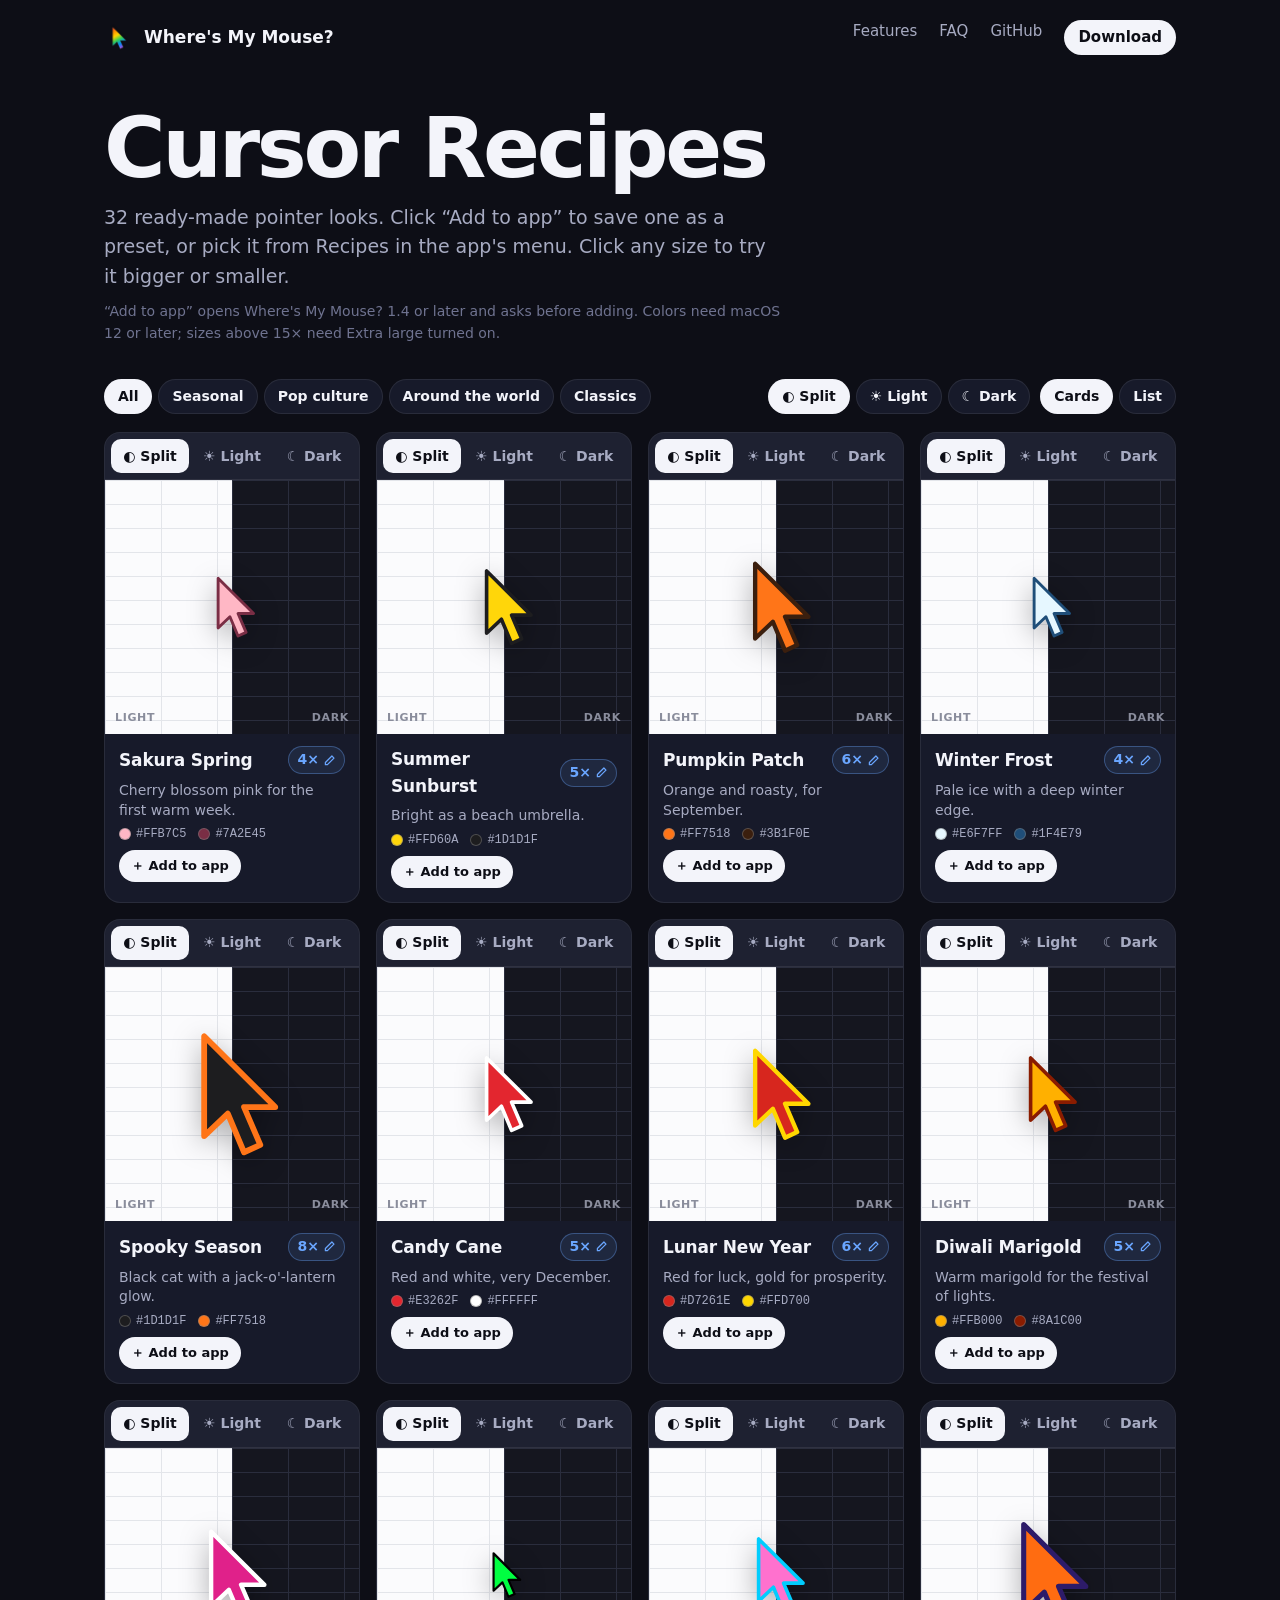
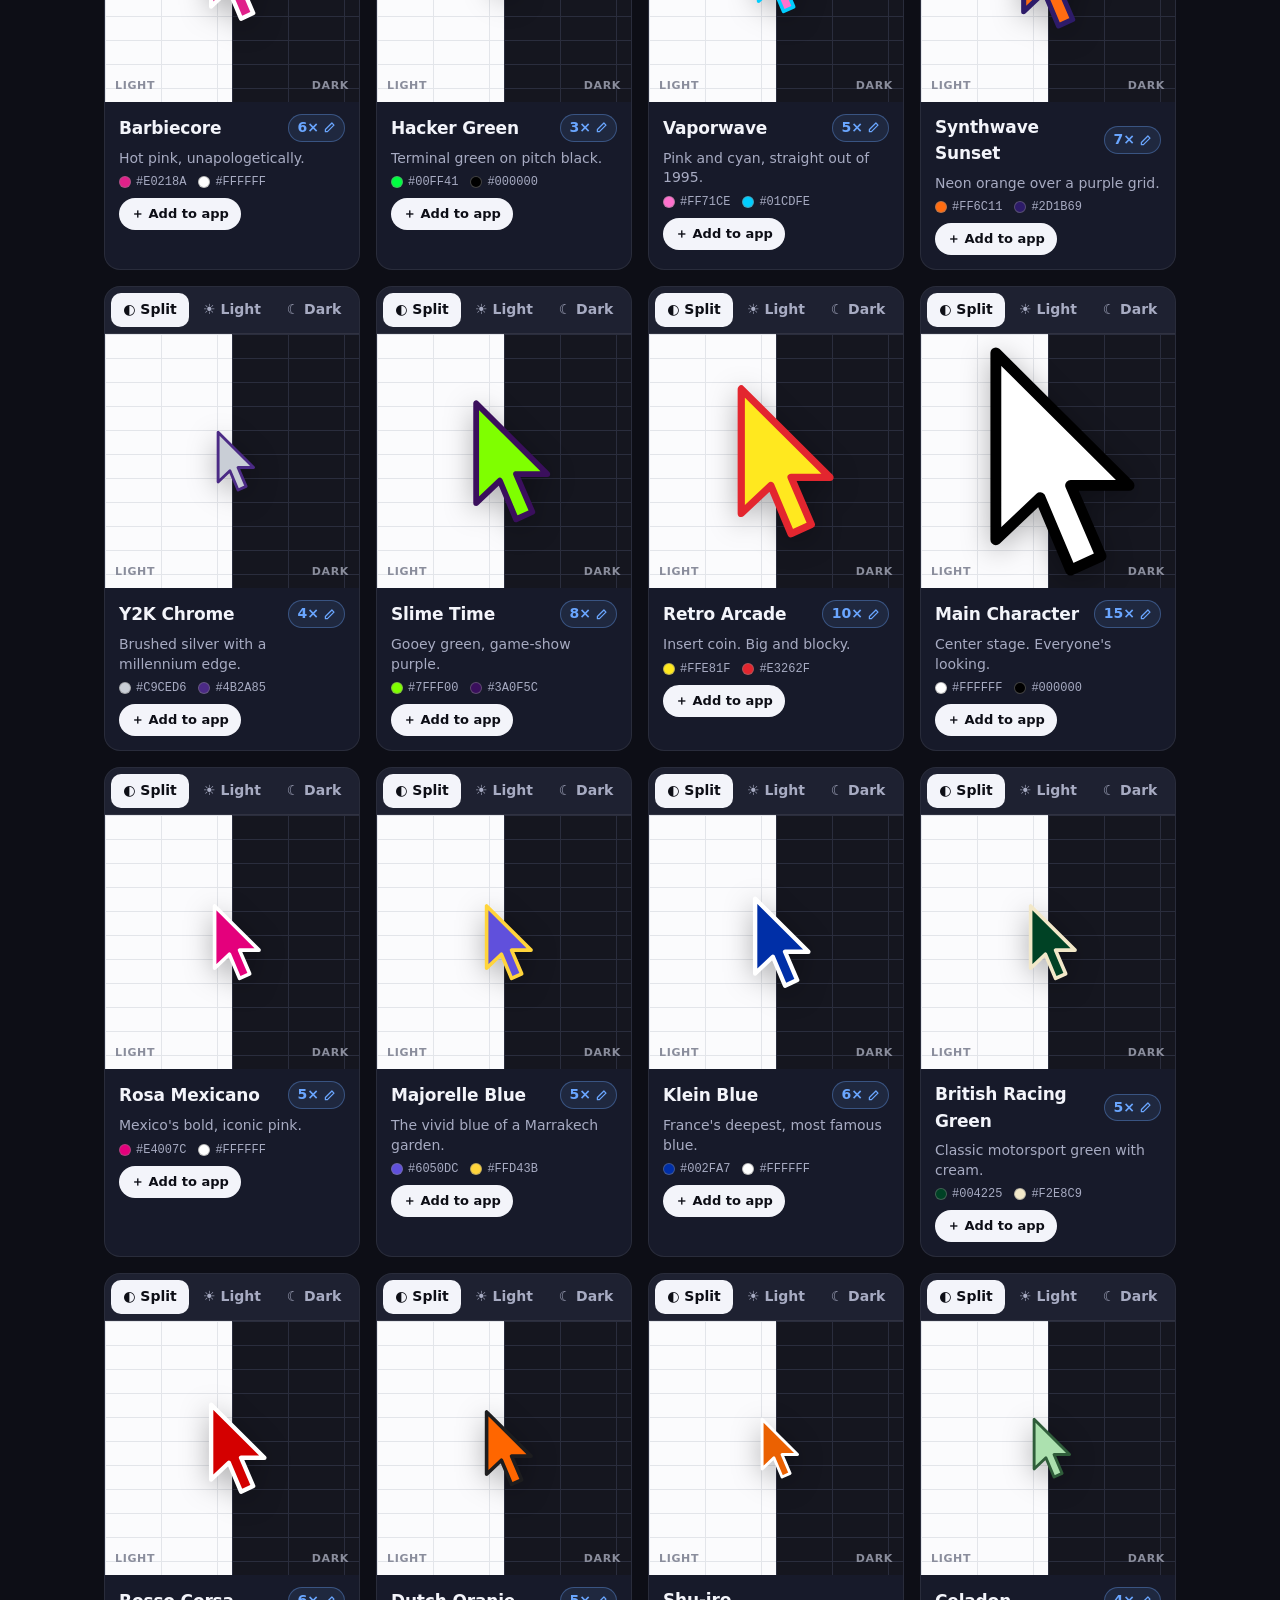
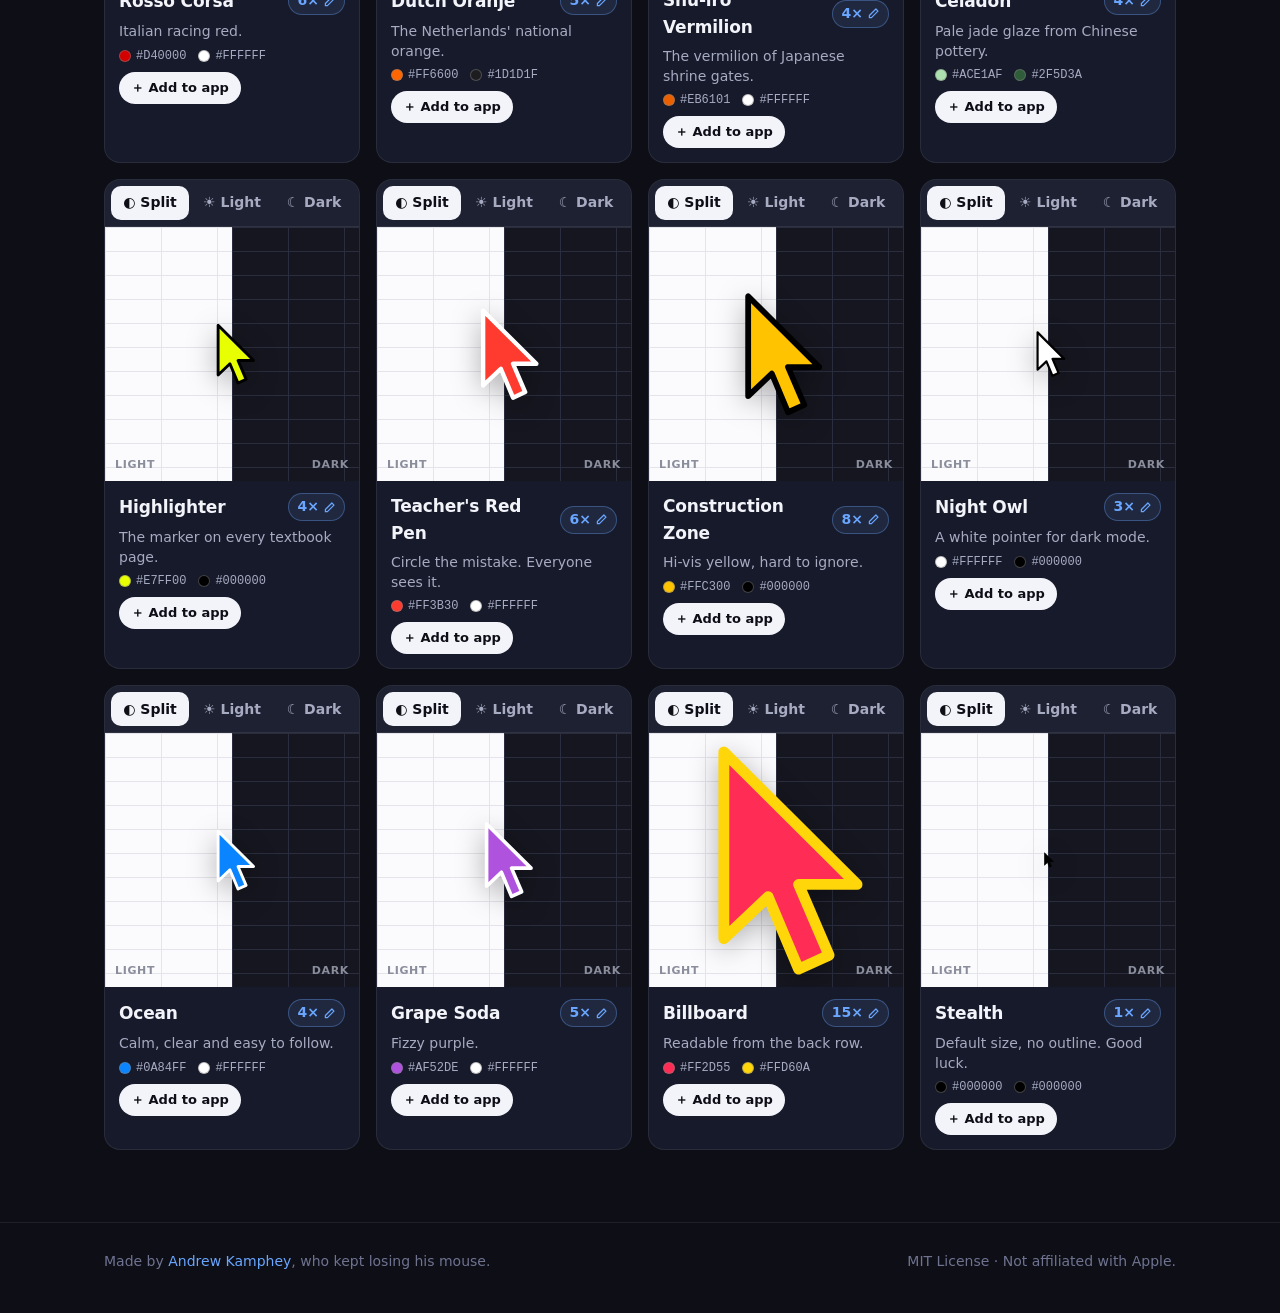
==== commit 28588434: "v1.4.0: Cursor Recipes in the app - Recipes menu next to New preset: 32 ready-made looks by category" ====
--- a/site/recipes.html
+++ b/site/recipes.html
@@ -90,8 +90,8 @@
   </nav>
   <header class="rc-hero">
     <h1>Cursor Recipes</h1>
-    <p>32 ready-made pointer looks. Open Where's My Mouse? in the menu bar, set the size, pick the fill and outline, and save it as a preset. Click any size to try it bigger or smaller.</p>
-    <p class="fine">Colors need macOS 12 or later. Sizes above 15× need Extra large turned on.</p>
+    <p>32 ready-made pointer looks. Click “Add to app” to save one as a preset, or pick it from Recipes in the app's menu. Click any size to try it bigger or smaller.</p>
+    <p class="fine">“Add to app” opens Where's My Mouse? 1.4 or later and asks before adding. Colors need macOS 12 or later; sizes above 15× need Extra large turned on.</p>
   </header>
   <main id="rc-page">
     <div class="rc-bar">
@@ -102,72 +102,72 @@
       </div>
     </div>
     <div class="rc-grid" id="rc-grid">
-      <article class="rc-card" id="sakura-spring" data-cat="seasonal" data-size="4"><div class="rc-shot"><div class="rc-mode" role="group" aria-label="Background"><button type="button" data-mode="split" aria-pressed="true">◐ Split</button><button type="button" data-mode="light" aria-pressed="false">☀ Light</button><button type="button" data-mode="dark" aria-pressed="false">☾ Dark</button></div><div class="rc-pv" data-mode="split"><div class="rc-half l"></div><div class="rc-half d"></div><svg class="rc-ar" viewBox="0 0 62 100" style="--h:24.5%" aria-hidden="true"><use href="#arrow" fill="#FFB7C5" stroke="#7A2E45"/></svg><span class="rc-lbl l">Light</span><span class="rc-lbl d">Dark</span></div></div><div class="rc-body"><div class="rc-head"><h3>Sakura Spring</h3><button type="button" class="rc-sz" aria-expanded="false" aria-label="Try Sakura Spring at other sizes"><b>4×</b><svg viewBox="0 0 16 16" aria-hidden="true"><path d="M11.5 1.5l3 3L5 14H2v-3z" fill="none" stroke="currentColor" stroke-width="1.8" stroke-linejoin="round"/></svg></button></div><div class="rc-edit" hidden><input type="range" min="1" max="30" step="0.5" value="4" aria-label="Preview size for Sakura Spring"><button type="button" class="rc-reset">Reset</button><span class="rc-hint">Recipe size. Drag to try others.</span></div><p>Cherry blossom pink for the first warm week.</p><span class="rc-chips"><span class="rc-chip"><i style="background:#FFB7C5"></i>#FFB7C5</span><span class="rc-chip"><i style="background:#7A2E45"></i>#7A2E45</span></span></div></article>
-      <article class="rc-card" id="summer-sunburst" data-cat="seasonal" data-size="5"><div class="rc-shot"><div class="rc-mode" role="group" aria-label="Background"><button type="button" data-mode="split" aria-pressed="true">◐ Split</button><button type="button" data-mode="light" aria-pressed="false">☀ Light</button><button type="button" data-mode="dark" aria-pressed="false">☾ Dark</button></div><div class="rc-pv" data-mode="split"><div class="rc-half l"></div><div class="rc-half d"></div><svg class="rc-ar" viewBox="0 0 62 100" style="--h:30.7%" aria-hidden="true"><use href="#arrow" fill="#FFD60A" stroke="#1D1D1F"/></svg><span class="rc-lbl l">Light</span><span class="rc-lbl d">Dark</span></div></div><div class="rc-body"><div class="rc-head"><h3>Summer Sunburst</h3><button type="button" class="rc-sz" aria-expanded="false" aria-label="Try Summer Sunburst at other sizes"><b>5×</b><svg viewBox="0 0 16 16" aria-hidden="true"><path d="M11.5 1.5l3 3L5 14H2v-3z" fill="none" stroke="currentColor" stroke-width="1.8" stroke-linejoin="round"/></svg></button></div><div class="rc-edit" hidden><input type="range" min="1" max="30" step="0.5" value="5" aria-label="Preview size for Summer Sunburst"><button type="button" class="rc-reset">Reset</button><span class="rc-hint">Recipe size. Drag to try others.</span></div><p>Bright as a beach umbrella.</p><span class="rc-chips"><span class="rc-chip"><i style="background:#FFD60A"></i>#FFD60A</span><span class="rc-chip"><i style="background:#1D1D1F"></i>#1D1D1F</span></span></div></article>
-      <article class="rc-card" id="pumpkin-patch" data-cat="seasonal" data-size="6"><div class="rc-shot"><div class="rc-mode" role="group" aria-label="Background"><button type="button" data-mode="split" aria-pressed="true">◐ Split</button><button type="button" data-mode="light" aria-pressed="false">☀ Light</button><button type="button" data-mode="dark" aria-pressed="false">☾ Dark</button></div><div class="rc-pv" data-mode="split"><div class="rc-half l"></div><div class="rc-half d"></div><svg class="rc-ar" viewBox="0 0 62 100" style="--h:36.8%" aria-hidden="true"><use href="#arrow" fill="#FF7518" stroke="#3B1F0E"/></svg><span class="rc-lbl l">Light</span><span class="rc-lbl d">Dark</span></div></div><div class="rc-body"><div class="rc-head"><h3>Pumpkin Patch</h3><button type="button" class="rc-sz" aria-expanded="false" aria-label="Try Pumpkin Patch at other sizes"><b>6×</b><svg viewBox="0 0 16 16" aria-hidden="true"><path d="M11.5 1.5l3 3L5 14H2v-3z" fill="none" stroke="currentColor" stroke-width="1.8" stroke-linejoin="round"/></svg></button></div><div class="rc-edit" hidden><input type="range" min="1" max="30" step="0.5" value="6" aria-label="Preview size for Pumpkin Patch"><button type="button" class="rc-reset">Reset</button><span class="rc-hint">Recipe size. Drag to try others.</span></div><p>Orange and roasty, for September.</p><span class="rc-chips"><span class="rc-chip"><i style="background:#FF7518"></i>#FF7518</span><span class="rc-chip"><i style="background:#3B1F0E"></i>#3B1F0E</span></span></div></article>
-      <article class="rc-card" id="winter-frost" data-cat="seasonal" data-size="4"><div class="rc-shot"><div class="rc-mode" role="group" aria-label="Background"><button type="button" data-mode="split" aria-pressed="true">◐ Split</button><button type="button" data-mode="light" aria-pressed="false">☀ Light</button><button type="button" data-mode="dark" aria-pressed="false">☾ Dark</button></div><div class="rc-pv" data-mode="split"><div class="rc-half l"></div><div class="rc-half d"></div><svg class="rc-ar" viewBox="0 0 62 100" style="--h:24.5%" aria-hidden="true"><use href="#arrow" fill="#E6F7FF" stroke="#1F4E79"/></svg><span class="rc-lbl l">Light</span><span class="rc-lbl d">Dark</span></div></div><div class="rc-body"><div class="rc-head"><h3>Winter Frost</h3><button type="button" class="rc-sz" aria-expanded="false" aria-label="Try Winter Frost at other sizes"><b>4×</b><svg viewBox="0 0 16 16" aria-hidden="true"><path d="M11.5 1.5l3 3L5 14H2v-3z" fill="none" stroke="currentColor" stroke-width="1.8" stroke-linejoin="round"/></svg></button></div><div class="rc-edit" hidden><input type="range" min="1" max="30" step="0.5" value="4" aria-label="Preview size for Winter Frost"><button type="button" class="rc-reset">Reset</button><span class="rc-hint">Recipe size. Drag to try others.</span></div><p>Pale ice with a deep winter edge.</p><span class="rc-chips"><span class="rc-chip"><i style="background:#E6F7FF"></i>#E6F7FF</span><span class="rc-chip"><i style="background:#1F4E79"></i>#1F4E79</span></span></div></article>
-      <article class="rc-card" id="spooky-season" data-cat="seasonal" data-size="8"><div class="rc-shot"><div class="rc-mode" role="group" aria-label="Background"><button type="button" data-mode="split" aria-pressed="true">◐ Split</button><button type="button" data-mode="light" aria-pressed="false">☀ Light</button><button type="button" data-mode="dark" aria-pressed="false">☾ Dark</button></div><div class="rc-pv" data-mode="split"><div class="rc-half l"></div><div class="rc-half d"></div><svg class="rc-ar" viewBox="0 0 62 100" style="--h:49.1%" aria-hidden="true"><use href="#arrow" fill="#1D1D1F" stroke="#FF7518"/></svg><span class="rc-lbl l">Light</span><span class="rc-lbl d">Dark</span></div></div><div class="rc-body"><div class="rc-head"><h3>Spooky Season</h3><button type="button" class="rc-sz" aria-expanded="false" aria-label="Try Spooky Season at other sizes"><b>8×</b><svg viewBox="0 0 16 16" aria-hidden="true"><path d="M11.5 1.5l3 3L5 14H2v-3z" fill="none" stroke="currentColor" stroke-width="1.8" stroke-linejoin="round"/></svg></button></div><div class="rc-edit" hidden><input type="range" min="1" max="30" step="0.5" value="8" aria-label="Preview size for Spooky Season"><button type="button" class="rc-reset">Reset</button><span class="rc-hint">Recipe size. Drag to try others.</span></div><p>Black cat with a jack-o&#x27;-lantern glow.</p><span class="rc-chips"><span class="rc-chip"><i style="background:#1D1D1F"></i>#1D1D1F</span><span class="rc-chip"><i style="background:#FF7518"></i>#FF7518</span></span></div></article>
-      <article class="rc-card" id="candy-cane" data-cat="seasonal" data-size="5"><div class="rc-shot"><div class="rc-mode" role="group" aria-label="Background"><button type="button" data-mode="split" aria-pressed="true">◐ Split</button><button type="button" data-mode="light" aria-pressed="false">☀ Light</button><button type="button" data-mode="dark" aria-pressed="false">☾ Dark</button></div><div class="rc-pv" data-mode="split"><div class="rc-half l"></div><div class="rc-half d"></div><svg class="rc-ar" viewBox="0 0 62 100" style="--h:30.7%" aria-hidden="true"><use href="#arrow" fill="#E3262F" stroke="#FFFFFF"/></svg><span class="rc-lbl l">Light</span><span class="rc-lbl d">Dark</span></div></div><div class="rc-body"><div class="rc-head"><h3>Candy Cane</h3><button type="button" class="rc-sz" aria-expanded="false" aria-label="Try Candy Cane at other sizes"><b>5×</b><svg viewBox="0 0 16 16" aria-hidden="true"><path d="M11.5 1.5l3 3L5 14H2v-3z" fill="none" stroke="currentColor" stroke-width="1.8" stroke-linejoin="round"/></svg></button></div><div class="rc-edit" hidden><input type="range" min="1" max="30" step="0.5" value="5" aria-label="Preview size for Candy Cane"><button type="button" class="rc-reset">Reset</button><span class="rc-hint">Recipe size. Drag to try others.</span></div><p>Red and white, very December.</p><span class="rc-chips"><span class="rc-chip"><i style="background:#E3262F"></i>#E3262F</span><span class="rc-chip"><i style="background:#FFFFFF"></i>#FFFFFF</span></span></div></article>
-      <article class="rc-card" id="lunar-new-year" data-cat="seasonal" data-size="6"><div class="rc-shot"><div class="rc-mode" role="group" aria-label="Background"><button type="button" data-mode="split" aria-pressed="true">◐ Split</button><button type="button" data-mode="light" aria-pressed="false">☀ Light</button><button type="button" data-mode="dark" aria-pressed="false">☾ Dark</button></div><div class="rc-pv" data-mode="split"><div class="rc-half l"></div><div class="rc-half d"></div><svg class="rc-ar" viewBox="0 0 62 100" style="--h:36.8%" aria-hidden="true"><use href="#arrow" fill="#D7261E" stroke="#FFD700"/></svg><span class="rc-lbl l">Light</span><span class="rc-lbl d">Dark</span></div></div><div class="rc-body"><div class="rc-head"><h3>Lunar New Year</h3><button type="button" class="rc-sz" aria-expanded="false" aria-label="Try Lunar New Year at other sizes"><b>6×</b><svg viewBox="0 0 16 16" aria-hidden="true"><path d="M11.5 1.5l3 3L5 14H2v-3z" fill="none" stroke="currentColor" stroke-width="1.8" stroke-linejoin="round"/></svg></button></div><div class="rc-edit" hidden><input type="range" min="1" max="30" step="0.5" value="6" aria-label="Preview size for Lunar New Year"><button type="button" class="rc-reset">Reset</button><span class="rc-hint">Recipe size. Drag to try others.</span></div><p>Red for luck, gold for prosperity.</p><span class="rc-chips"><span class="rc-chip"><i style="background:#D7261E"></i>#D7261E</span><span class="rc-chip"><i style="background:#FFD700"></i>#FFD700</span></span></div></article>
-      <article class="rc-card" id="diwali-marigold" data-cat="seasonal" data-size="5"><div class="rc-shot"><div class="rc-mode" role="group" aria-label="Background"><button type="button" data-mode="split" aria-pressed="true">◐ Split</button><button type="button" data-mode="light" aria-pressed="false">☀ Light</button><button type="button" data-mode="dark" aria-pressed="false">☾ Dark</button></div><div class="rc-pv" data-mode="split"><div class="rc-half l"></div><div class="rc-half d"></div><svg class="rc-ar" viewBox="0 0 62 100" style="--h:30.7%" aria-hidden="true"><use href="#arrow" fill="#FFB000" stroke="#8A1C00"/></svg><span class="rc-lbl l">Light</span><span class="rc-lbl d">Dark</span></div></div><div class="rc-body"><div class="rc-head"><h3>Diwali Marigold</h3><button type="button" class="rc-sz" aria-expanded="false" aria-label="Try Diwali Marigold at other sizes"><b>5×</b><svg viewBox="0 0 16 16" aria-hidden="true"><path d="M11.5 1.5l3 3L5 14H2v-3z" fill="none" stroke="currentColor" stroke-width="1.8" stroke-linejoin="round"/></svg></button></div><div class="rc-edit" hidden><input type="range" min="1" max="30" step="0.5" value="5" aria-label="Preview size for Diwali Marigold"><button type="button" class="rc-reset">Reset</button><span class="rc-hint">Recipe size. Drag to try others.</span></div><p>Warm marigold for the festival of lights.</p><span class="rc-chips"><span class="rc-chip"><i style="background:#FFB000"></i>#FFB000</span><span class="rc-chip"><i style="background:#8A1C00"></i>#8A1C00</span></span></div></article>
-      <article class="rc-card" id="barbiecore" data-cat="pop" data-size="6"><div class="rc-shot"><div class="rc-mode" role="group" aria-label="Background"><button type="button" data-mode="split" aria-pressed="true">◐ Split</button><button type="button" data-mode="light" aria-pressed="false">☀ Light</button><button type="button" data-mode="dark" aria-pressed="false">☾ Dark</button></div><div class="rc-pv" data-mode="split"><div class="rc-half l"></div><div class="rc-half d"></div><svg class="rc-ar" viewBox="0 0 62 100" style="--h:36.8%" aria-hidden="true"><use href="#arrow" fill="#E0218A" stroke="#FFFFFF"/></svg><span class="rc-lbl l">Light</span><span class="rc-lbl d">Dark</span></div></div><div class="rc-body"><div class="rc-head"><h3>Barbiecore</h3><button type="button" class="rc-sz" aria-expanded="false" aria-label="Try Barbiecore at other sizes"><b>6×</b><svg viewBox="0 0 16 16" aria-hidden="true"><path d="M11.5 1.5l3 3L5 14H2v-3z" fill="none" stroke="currentColor" stroke-width="1.8" stroke-linejoin="round"/></svg></button></div><div class="rc-edit" hidden><input type="range" min="1" max="30" step="0.5" value="6" aria-label="Preview size for Barbiecore"><button type="button" class="rc-reset">Reset</button><span class="rc-hint">Recipe size. Drag to try others.</span></div><p>Hot pink, unapologetically.</p><span class="rc-chips"><span class="rc-chip"><i style="background:#E0218A"></i>#E0218A</span><span class="rc-chip"><i style="background:#FFFFFF"></i>#FFFFFF</span></span></div></article>
-      <article class="rc-card" id="hacker-green" data-cat="pop" data-size="3"><div class="rc-shot"><div class="rc-mode" role="group" aria-label="Background"><button type="button" data-mode="split" aria-pressed="true">◐ Split</button><button type="button" data-mode="light" aria-pressed="false">☀ Light</button><button type="button" data-mode="dark" aria-pressed="false">☾ Dark</button></div><div class="rc-pv" data-mode="split"><div class="rc-half l"></div><div class="rc-half d"></div><svg class="rc-ar" viewBox="0 0 62 100" style="--h:18.4%" aria-hidden="true"><use href="#arrow" fill="#00FF41" stroke="#000000"/></svg><span class="rc-lbl l">Light</span><span class="rc-lbl d">Dark</span></div></div><div class="rc-body"><div class="rc-head"><h3>Hacker Green</h3><button type="button" class="rc-sz" aria-expanded="false" aria-label="Try Hacker Green at other sizes"><b>3×</b><svg viewBox="0 0 16 16" aria-hidden="true"><path d="M11.5 1.5l3 3L5 14H2v-3z" fill="none" stroke="currentColor" stroke-width="1.8" stroke-linejoin="round"/></svg></button></div><div class="rc-edit" hidden><input type="range" min="1" max="30" step="0.5" value="3" aria-label="Preview size for Hacker Green"><button type="button" class="rc-reset">Reset</button><span class="rc-hint">Recipe size. Drag to try others.</span></div><p>Terminal green on pitch black.</p><span class="rc-chips"><span class="rc-chip"><i style="background:#00FF41"></i>#00FF41</span><span class="rc-chip"><i style="background:#000000"></i>#000000</span></span></div></article>
-      <article class="rc-card" id="vaporwave" data-cat="pop" data-size="5"><div class="rc-shot"><div class="rc-mode" role="group" aria-label="Background"><button type="button" data-mode="split" aria-pressed="true">◐ Split</button><button type="button" data-mode="light" aria-pressed="false">☀ Light</button><button type="button" data-mode="dark" aria-pressed="false">☾ Dark</button></div><div class="rc-pv" data-mode="split"><div class="rc-half l"></div><div class="rc-half d"></div><svg class="rc-ar" viewBox="0 0 62 100" style="--h:30.7%" aria-hidden="true"><use href="#arrow" fill="#FF71CE" stroke="#01CDFE"/></svg><span class="rc-lbl l">Light</span><span class="rc-lbl d">Dark</span></div></div><div class="rc-body"><div class="rc-head"><h3>Vaporwave</h3><button type="button" class="rc-sz" aria-expanded="false" aria-label="Try Vaporwave at other sizes"><b>5×</b><svg viewBox="0 0 16 16" aria-hidden="true"><path d="M11.5 1.5l3 3L5 14H2v-3z" fill="none" stroke="currentColor" stroke-width="1.8" stroke-linejoin="round"/></svg></button></div><div class="rc-edit" hidden><input type="range" min="1" max="30" step="0.5" value="5" aria-label="Preview size for Vaporwave"><button type="button" class="rc-reset">Reset</button><span class="rc-hint">Recipe size. Drag to try others.</span></div><p>Pink and cyan, straight out of 1995.</p><span class="rc-chips"><span class="rc-chip"><i style="background:#FF71CE"></i>#FF71CE</span><span class="rc-chip"><i style="background:#01CDFE"></i>#01CDFE</span></span></div></article>
-      <article class="rc-card" id="synthwave-sunset" data-cat="pop" data-size="7"><div class="rc-shot"><div class="rc-mode" role="group" aria-label="Background"><button type="button" data-mode="split" aria-pressed="true">◐ Split</button><button type="button" data-mode="light" aria-pressed="false">☀ Light</button><button type="button" data-mode="dark" aria-pressed="false">☾ Dark</button></div><div class="rc-pv" data-mode="split"><div class="rc-half l"></div><div class="rc-half d"></div><svg class="rc-ar" viewBox="0 0 62 100" style="--h:42.9%" aria-hidden="true"><use href="#arrow" fill="#FF6C11" stroke="#2D1B69"/></svg><span class="rc-lbl l">Light</span><span class="rc-lbl d">Dark</span></div></div><div class="rc-body"><div class="rc-head"><h3>Synthwave Sunset</h3><button type="button" class="rc-sz" aria-expanded="false" aria-label="Try Synthwave Sunset at other sizes"><b>7×</b><svg viewBox="0 0 16 16" aria-hidden="true"><path d="M11.5 1.5l3 3L5 14H2v-3z" fill="none" stroke="currentColor" stroke-width="1.8" stroke-linejoin="round"/></svg></button></div><div class="rc-edit" hidden><input type="range" min="1" max="30" step="0.5" value="7" aria-label="Preview size for Synthwave Sunset"><button type="button" class="rc-reset">Reset</button><span class="rc-hint">Recipe size. Drag to try others.</span></div><p>Neon orange over a purple grid.</p><span class="rc-chips"><span class="rc-chip"><i style="background:#FF6C11"></i>#FF6C11</span><span class="rc-chip"><i style="background:#2D1B69"></i>#2D1B69</span></span></div></article>
-      <article class="rc-card" id="y2k-chrome" data-cat="pop" data-size="4"><div class="rc-shot"><div class="rc-mode" role="group" aria-label="Background"><button type="button" data-mode="split" aria-pressed="true">◐ Split</button><button type="button" data-mode="light" aria-pressed="false">☀ Light</button><button type="button" data-mode="dark" aria-pressed="false">☾ Dark</button></div><div class="rc-pv" data-mode="split"><div class="rc-half l"></div><div class="rc-half d"></div><svg class="rc-ar" viewBox="0 0 62 100" style="--h:24.5%" aria-hidden="true"><use href="#arrow" fill="#C9CED6" stroke="#4B2A85"/></svg><span class="rc-lbl l">Light</span><span class="rc-lbl d">Dark</span></div></div><div class="rc-body"><div class="rc-head"><h3>Y2K Chrome</h3><button type="button" class="rc-sz" aria-expanded="false" aria-label="Try Y2K Chrome at other sizes"><b>4×</b><svg viewBox="0 0 16 16" aria-hidden="true"><path d="M11.5 1.5l3 3L5 14H2v-3z" fill="none" stroke="currentColor" stroke-width="1.8" stroke-linejoin="round"/></svg></button></div><div class="rc-edit" hidden><input type="range" min="1" max="30" step="0.5" value="4" aria-label="Preview size for Y2K Chrome"><button type="button" class="rc-reset">Reset</button><span class="rc-hint">Recipe size. Drag to try others.</span></div><p>Brushed silver with a millennium edge.</p><span class="rc-chips"><span class="rc-chip"><i style="background:#C9CED6"></i>#C9CED6</span><span class="rc-chip"><i style="background:#4B2A85"></i>#4B2A85</span></span></div></article>
-      <article class="rc-card" id="slime-time" data-cat="pop" data-size="8"><div class="rc-shot"><div class="rc-mode" role="group" aria-label="Background"><button type="button" data-mode="split" aria-pressed="true">◐ Split</button><button type="button" data-mode="light" aria-pressed="false">☀ Light</button><button type="button" data-mode="dark" aria-pressed="false">☾ Dark</button></div><div class="rc-pv" data-mode="split"><div class="rc-half l"></div><div class="rc-half d"></div><svg class="rc-ar" viewBox="0 0 62 100" style="--h:49.1%" aria-hidden="true"><use href="#arrow" fill="#7FFF00" stroke="#3A0F5C"/></svg><span class="rc-lbl l">Light</span><span class="rc-lbl d">Dark</span></div></div><div class="rc-body"><div class="rc-head"><h3>Slime Time</h3><button type="button" class="rc-sz" aria-expanded="false" aria-label="Try Slime Time at other sizes"><b>8×</b><svg viewBox="0 0 16 16" aria-hidden="true"><path d="M11.5 1.5l3 3L5 14H2v-3z" fill="none" stroke="currentColor" stroke-width="1.8" stroke-linejoin="round"/></svg></button></div><div class="rc-edit" hidden><input type="range" min="1" max="30" step="0.5" value="8" aria-label="Preview size for Slime Time"><button type="button" class="rc-reset">Reset</button><span class="rc-hint">Recipe size. Drag to try others.</span></div><p>Gooey green, game-show purple.</p><span class="rc-chips"><span class="rc-chip"><i style="background:#7FFF00"></i>#7FFF00</span><span class="rc-chip"><i style="background:#3A0F5C"></i>#3A0F5C</span></span></div></article>
-      <article class="rc-card" id="retro-arcade" data-cat="pop" data-size="10"><div class="rc-shot"><div class="rc-mode" role="group" aria-label="Background"><button type="button" data-mode="split" aria-pressed="true">◐ Split</button><button type="button" data-mode="light" aria-pressed="false">☀ Light</button><button type="button" data-mode="dark" aria-pressed="false">☾ Dark</button></div><div class="rc-pv" data-mode="split"><div class="rc-half l"></div><div class="rc-half d"></div><svg class="rc-ar" viewBox="0 0 62 100" style="--h:61.3%" aria-hidden="true"><use href="#arrow" fill="#FFE81F" stroke="#E3262F"/></svg><span class="rc-lbl l">Light</span><span class="rc-lbl d">Dark</span></div></div><div class="rc-body"><div class="rc-head"><h3>Retro Arcade</h3><button type="button" class="rc-sz" aria-expanded="false" aria-label="Try Retro Arcade at other sizes"><b>10×</b><svg viewBox="0 0 16 16" aria-hidden="true"><path d="M11.5 1.5l3 3L5 14H2v-3z" fill="none" stroke="currentColor" stroke-width="1.8" stroke-linejoin="round"/></svg></button></div><div class="rc-edit" hidden><input type="range" min="1" max="30" step="0.5" value="10" aria-label="Preview size for Retro Arcade"><button type="button" class="rc-reset">Reset</button><span class="rc-hint">Recipe size. Drag to try others.</span></div><p>Insert coin. Big and blocky.</p><span class="rc-chips"><span class="rc-chip"><i style="background:#FFE81F"></i>#FFE81F</span><span class="rc-chip"><i style="background:#E3262F"></i>#E3262F</span></span></div></article>
-      <article class="rc-card" id="main-character" data-cat="pop" data-size="15"><div class="rc-shot"><div class="rc-mode" role="group" aria-label="Background"><button type="button" data-mode="split" aria-pressed="true">◐ Split</button><button type="button" data-mode="light" aria-pressed="false">☀ Light</button><button type="button" data-mode="dark" aria-pressed="false">☾ Dark</button></div><div class="rc-pv" data-mode="split"><div class="rc-half l"></div><div class="rc-half d"></div><svg class="rc-ar" viewBox="0 0 62 100" style="--h:92.0%" aria-hidden="true"><use href="#arrow" fill="#FFFFFF" stroke="#000000"/></svg><span class="rc-lbl l">Light</span><span class="rc-lbl d">Dark</span></div></div><div class="rc-body"><div class="rc-head"><h3>Main Character</h3><button type="button" class="rc-sz" aria-expanded="false" aria-label="Try Main Character at other sizes"><b>15×</b><svg viewBox="0 0 16 16" aria-hidden="true"><path d="M11.5 1.5l3 3L5 14H2v-3z" fill="none" stroke="currentColor" stroke-width="1.8" stroke-linejoin="round"/></svg></button></div><div class="rc-edit" hidden><input type="range" min="1" max="30" step="0.5" value="15" aria-label="Preview size for Main Character"><button type="button" class="rc-reset">Reset</button><span class="rc-hint">Recipe size. Drag to try others.</span></div><p>Center stage. Everyone&#x27;s looking.</p><span class="rc-chips"><span class="rc-chip"><i style="background:#FFFFFF"></i>#FFFFFF</span><span class="rc-chip"><i style="background:#000000"></i>#000000</span></span></div></article>
-      <article class="rc-card" id="rosa-mexicano" data-cat="world" data-size="5"><div class="rc-shot"><div class="rc-mode" role="group" aria-label="Background"><button type="button" data-mode="split" aria-pressed="true">◐ Split</button><button type="button" data-mode="light" aria-pressed="false">☀ Light</button><button type="button" data-mode="dark" aria-pressed="false">☾ Dark</button></div><div class="rc-pv" data-mode="split"><div class="rc-half l"></div><div class="rc-half d"></div><svg class="rc-ar" viewBox="0 0 62 100" style="--h:30.7%" aria-hidden="true"><use href="#arrow" fill="#E4007C" stroke="#FFFFFF"/></svg><span class="rc-lbl l">Light</span><span class="rc-lbl d">Dark</span></div></div><div class="rc-body"><div class="rc-head"><h3>Rosa Mexicano</h3><button type="button" class="rc-sz" aria-expanded="false" aria-label="Try Rosa Mexicano at other sizes"><b>5×</b><svg viewBox="0 0 16 16" aria-hidden="true"><path d="M11.5 1.5l3 3L5 14H2v-3z" fill="none" stroke="currentColor" stroke-width="1.8" stroke-linejoin="round"/></svg></button></div><div class="rc-edit" hidden><input type="range" min="1" max="30" step="0.5" value="5" aria-label="Preview size for Rosa Mexicano"><button type="button" class="rc-reset">Reset</button><span class="rc-hint">Recipe size. Drag to try others.</span></div><p>Mexico&#x27;s bold, iconic pink.</p><span class="rc-chips"><span class="rc-chip"><i style="background:#E4007C"></i>#E4007C</span><span class="rc-chip"><i style="background:#FFFFFF"></i>#FFFFFF</span></span></div></article>
-      <article class="rc-card" id="majorelle-blue" data-cat="world" data-size="5"><div class="rc-shot"><div class="rc-mode" role="group" aria-label="Background"><button type="button" data-mode="split" aria-pressed="true">◐ Split</button><button type="button" data-mode="light" aria-pressed="false">☀ Light</button><button type="button" data-mode="dark" aria-pressed="false">☾ Dark</button></div><div class="rc-pv" data-mode="split"><div class="rc-half l"></div><div class="rc-half d"></div><svg class="rc-ar" viewBox="0 0 62 100" style="--h:30.7%" aria-hidden="true"><use href="#arrow" fill="#6050DC" stroke="#FFD43B"/></svg><span class="rc-lbl l">Light</span><span class="rc-lbl d">Dark</span></div></div><div class="rc-body"><div class="rc-head"><h3>Majorelle Blue</h3><button type="button" class="rc-sz" aria-expanded="false" aria-label="Try Majorelle Blue at other sizes"><b>5×</b><svg viewBox="0 0 16 16" aria-hidden="true"><path d="M11.5 1.5l3 3L5 14H2v-3z" fill="none" stroke="currentColor" stroke-width="1.8" stroke-linejoin="round"/></svg></button></div><div class="rc-edit" hidden><input type="range" min="1" max="30" step="0.5" value="5" aria-label="Preview size for Majorelle Blue"><button type="button" class="rc-reset">Reset</button><span class="rc-hint">Recipe size. Drag to try others.</span></div><p>The vivid blue of a Marrakech garden.</p><span class="rc-chips"><span class="rc-chip"><i style="background:#6050DC"></i>#6050DC</span><span class="rc-chip"><i style="background:#FFD43B"></i>#FFD43B</span></span></div></article>
-      <article class="rc-card" id="klein-blue" data-cat="world" data-size="6"><div class="rc-shot"><div class="rc-mode" role="group" aria-label="Background"><button type="button" data-mode="split" aria-pressed="true">◐ Split</button><button type="button" data-mode="light" aria-pressed="false">☀ Light</button><button type="button" data-mode="dark" aria-pressed="false">☾ Dark</button></div><div class="rc-pv" data-mode="split"><div class="rc-half l"></div><div class="rc-half d"></div><svg class="rc-ar" viewBox="0 0 62 100" style="--h:36.8%" aria-hidden="true"><use href="#arrow" fill="#002FA7" stroke="#FFFFFF"/></svg><span class="rc-lbl l">Light</span><span class="rc-lbl d">Dark</span></div></div><div class="rc-body"><div class="rc-head"><h3>Klein Blue</h3><button type="button" class="rc-sz" aria-expanded="false" aria-label="Try Klein Blue at other sizes"><b>6×</b><svg viewBox="0 0 16 16" aria-hidden="true"><path d="M11.5 1.5l3 3L5 14H2v-3z" fill="none" stroke="currentColor" stroke-width="1.8" stroke-linejoin="round"/></svg></button></div><div class="rc-edit" hidden><input type="range" min="1" max="30" step="0.5" value="6" aria-label="Preview size for Klein Blue"><button type="button" class="rc-reset">Reset</button><span class="rc-hint">Recipe size. Drag to try others.</span></div><p>France&#x27;s deepest, most famous blue.</p><span class="rc-chips"><span class="rc-chip"><i style="background:#002FA7"></i>#002FA7</span><span class="rc-chip"><i style="background:#FFFFFF"></i>#FFFFFF</span></span></div></article>
-      <article class="rc-card" id="british-racing-green" data-cat="world" data-size="5"><div class="rc-shot"><div class="rc-mode" role="group" aria-label="Background"><button type="button" data-mode="split" aria-pressed="true">◐ Split</button><button type="button" data-mode="light" aria-pressed="false">☀ Light</button><button type="button" data-mode="dark" aria-pressed="false">☾ Dark</button></div><div class="rc-pv" data-mode="split"><div class="rc-half l"></div><div class="rc-half d"></div><svg class="rc-ar" viewBox="0 0 62 100" style="--h:30.7%" aria-hidden="true"><use href="#arrow" fill="#004225" stroke="#F2E8C9"/></svg><span class="rc-lbl l">Light</span><span class="rc-lbl d">Dark</span></div></div><div class="rc-body"><div class="rc-head"><h3>British Racing Green</h3><button type="button" class="rc-sz" aria-expanded="false" aria-label="Try British Racing Green at other sizes"><b>5×</b><svg viewBox="0 0 16 16" aria-hidden="true"><path d="M11.5 1.5l3 3L5 14H2v-3z" fill="none" stroke="currentColor" stroke-width="1.8" stroke-linejoin="round"/></svg></button></div><div class="rc-edit" hidden><input type="range" min="1" max="30" step="0.5" value="5" aria-label="Preview size for British Racing Green"><button type="button" class="rc-reset">Reset</button><span class="rc-hint">Recipe size. Drag to try others.</span></div><p>Classic motorsport green with cream.</p><span class="rc-chips"><span class="rc-chip"><i style="background:#004225"></i>#004225</span><span class="rc-chip"><i style="background:#F2E8C9"></i>#F2E8C9</span></span></div></article>
-      <article class="rc-card" id="rosso-corsa" data-cat="world" data-size="6"><div class="rc-shot"><div class="rc-mode" role="group" aria-label="Background"><button type="button" data-mode="split" aria-pressed="true">◐ Split</button><button type="button" data-mode="light" aria-pressed="false">☀ Light</button><button type="button" data-mode="dark" aria-pressed="false">☾ Dark</button></div><div class="rc-pv" data-mode="split"><div class="rc-half l"></div><div class="rc-half d"></div><svg class="rc-ar" viewBox="0 0 62 100" style="--h:36.8%" aria-hidden="true"><use href="#arrow" fill="#D40000" stroke="#FFFFFF"/></svg><span class="rc-lbl l">Light</span><span class="rc-lbl d">Dark</span></div></div><div class="rc-body"><div class="rc-head"><h3>Rosso Corsa</h3><button type="button" class="rc-sz" aria-expanded="false" aria-label="Try Rosso Corsa at other sizes"><b>6×</b><svg viewBox="0 0 16 16" aria-hidden="true"><path d="M11.5 1.5l3 3L5 14H2v-3z" fill="none" stroke="currentColor" stroke-width="1.8" stroke-linejoin="round"/></svg></button></div><div class="rc-edit" hidden><input type="range" min="1" max="30" step="0.5" value="6" aria-label="Preview size for Rosso Corsa"><button type="button" class="rc-reset">Reset</button><span class="rc-hint">Recipe size. Drag to try others.</span></div><p>Italian racing red.</p><span class="rc-chips"><span class="rc-chip"><i style="background:#D40000"></i>#D40000</span><span class="rc-chip"><i style="background:#FFFFFF"></i>#FFFFFF</span></span></div></article>
-      <article class="rc-card" id="dutch-oranje" data-cat="world" data-size="5"><div class="rc-shot"><div class="rc-mode" role="group" aria-label="Background"><button type="button" data-mode="split" aria-pressed="true">◐ Split</button><button type="button" data-mode="light" aria-pressed="false">☀ Light</button><button type="button" data-mode="dark" aria-pressed="false">☾ Dark</button></div><div class="rc-pv" data-mode="split"><div class="rc-half l"></div><div class="rc-half d"></div><svg class="rc-ar" viewBox="0 0 62 100" style="--h:30.7%" aria-hidden="true"><use href="#arrow" fill="#FF6600" stroke="#1D1D1F"/></svg><span class="rc-lbl l">Light</span><span class="rc-lbl d">Dark</span></div></div><div class="rc-body"><div class="rc-head"><h3>Dutch Oranje</h3><button type="button" class="rc-sz" aria-expanded="false" aria-label="Try Dutch Oranje at other sizes"><b>5×</b><svg viewBox="0 0 16 16" aria-hidden="true"><path d="M11.5 1.5l3 3L5 14H2v-3z" fill="none" stroke="currentColor" stroke-width="1.8" stroke-linejoin="round"/></svg></button></div><div class="rc-edit" hidden><input type="range" min="1" max="30" step="0.5" value="5" aria-label="Preview size for Dutch Oranje"><button type="button" class="rc-reset">Reset</button><span class="rc-hint">Recipe size. Drag to try others.</span></div><p>The Netherlands&#x27; national orange.</p><span class="rc-chips"><span class="rc-chip"><i style="background:#FF6600"></i>#FF6600</span><span class="rc-chip"><i style="background:#1D1D1F"></i>#1D1D1F</span></span></div></article>
-      <article class="rc-card" id="shu-iro-vermilion" data-cat="world" data-size="4"><div class="rc-shot"><div class="rc-mode" role="group" aria-label="Background"><button type="button" data-mode="split" aria-pressed="true">◐ Split</button><button type="button" data-mode="light" aria-pressed="false">☀ Light</button><button type="button" data-mode="dark" aria-pressed="false">☾ Dark</button></div><div class="rc-pv" data-mode="split"><div class="rc-half l"></div><div class="rc-half d"></div><svg class="rc-ar" viewBox="0 0 62 100" style="--h:24.5%" aria-hidden="true"><use href="#arrow" fill="#EB6101" stroke="#FFFFFF"/></svg><span class="rc-lbl l">Light</span><span class="rc-lbl d">Dark</span></div></div><div class="rc-body"><div class="rc-head"><h3>Shu-iro Vermilion</h3><button type="button" class="rc-sz" aria-expanded="false" aria-label="Try Shu-iro Vermilion at other sizes"><b>4×</b><svg viewBox="0 0 16 16" aria-hidden="true"><path d="M11.5 1.5l3 3L5 14H2v-3z" fill="none" stroke="currentColor" stroke-width="1.8" stroke-linejoin="round"/></svg></button></div><div class="rc-edit" hidden><input type="range" min="1" max="30" step="0.5" value="4" aria-label="Preview size for Shu-iro Vermilion"><button type="button" class="rc-reset">Reset</button><span class="rc-hint">Recipe size. Drag to try others.</span></div><p>The vermilion of Japanese shrine gates.</p><span class="rc-chips"><span class="rc-chip"><i style="background:#EB6101"></i>#EB6101</span><span class="rc-chip"><i style="background:#FFFFFF"></i>#FFFFFF</span></span></div></article>
-      <article class="rc-card" id="celadon" data-cat="world" data-size="4"><div class="rc-shot"><div class="rc-mode" role="group" aria-label="Background"><button type="button" data-mode="split" aria-pressed="true">◐ Split</button><button type="button" data-mode="light" aria-pressed="false">☀ Light</button><button type="button" data-mode="dark" aria-pressed="false">☾ Dark</button></div><div class="rc-pv" data-mode="split"><div class="rc-half l"></div><div class="rc-half d"></div><svg class="rc-ar" viewBox="0 0 62 100" style="--h:24.5%" aria-hidden="true"><use href="#arrow" fill="#ACE1AF" stroke="#2F5D3A"/></svg><span class="rc-lbl l">Light</span><span class="rc-lbl d">Dark</span></div></div><div class="rc-body"><div class="rc-head"><h3>Celadon</h3><button type="button" class="rc-sz" aria-expanded="false" aria-label="Try Celadon at other sizes"><b>4×</b><svg viewBox="0 0 16 16" aria-hidden="true"><path d="M11.5 1.5l3 3L5 14H2v-3z" fill="none" stroke="currentColor" stroke-width="1.8" stroke-linejoin="round"/></svg></button></div><div class="rc-edit" hidden><input type="range" min="1" max="30" step="0.5" value="4" aria-label="Preview size for Celadon"><button type="button" class="rc-reset">Reset</button><span class="rc-hint">Recipe size. Drag to try others.</span></div><p>Pale jade glaze from Chinese pottery.</p><span class="rc-chips"><span class="rc-chip"><i style="background:#ACE1AF"></i>#ACE1AF</span><span class="rc-chip"><i style="background:#2F5D3A"></i>#2F5D3A</span></span></div></article>
-      <article class="rc-card" id="highlighter" data-cat="classic" data-size="4"><div class="rc-shot"><div class="rc-mode" role="group" aria-label="Background"><button type="button" data-mode="split" aria-pressed="true">◐ Split</button><button type="button" data-mode="light" aria-pressed="false">☀ Light</button><button type="button" data-mode="dark" aria-pressed="false">☾ Dark</button></div><div class="rc-pv" data-mode="split"><div class="rc-half l"></div><div class="rc-half d"></div><svg class="rc-ar" viewBox="0 0 62 100" style="--h:24.5%" aria-hidden="true"><use href="#arrow" fill="#E7FF00" stroke="#000000"/></svg><span class="rc-lbl l">Light</span><span class="rc-lbl d">Dark</span></div></div><div class="rc-body"><div class="rc-head"><h3>Highlighter</h3><button type="button" class="rc-sz" aria-expanded="false" aria-label="Try Highlighter at other sizes"><b>4×</b><svg viewBox="0 0 16 16" aria-hidden="true"><path d="M11.5 1.5l3 3L5 14H2v-3z" fill="none" stroke="currentColor" stroke-width="1.8" stroke-linejoin="round"/></svg></button></div><div class="rc-edit" hidden><input type="range" min="1" max="30" step="0.5" value="4" aria-label="Preview size for Highlighter"><button type="button" class="rc-reset">Reset</button><span class="rc-hint">Recipe size. Drag to try others.</span></div><p>The marker on every textbook page.</p><span class="rc-chips"><span class="rc-chip"><i style="background:#E7FF00"></i>#E7FF00</span><span class="rc-chip"><i style="background:#000000"></i>#000000</span></span></div></article>
-      <article class="rc-card" id="teachers-red-pen" data-cat="classic" data-size="6"><div class="rc-shot"><div class="rc-mode" role="group" aria-label="Background"><button type="button" data-mode="split" aria-pressed="true">◐ Split</button><button type="button" data-mode="light" aria-pressed="false">☀ Light</button><button type="button" data-mode="dark" aria-pressed="false">☾ Dark</button></div><div class="rc-pv" data-mode="split"><div class="rc-half l"></div><div class="rc-half d"></div><svg class="rc-ar" viewBox="0 0 62 100" style="--h:36.8%" aria-hidden="true"><use href="#arrow" fill="#FF3B30" stroke="#FFFFFF"/></svg><span class="rc-lbl l">Light</span><span class="rc-lbl d">Dark</span></div></div><div class="rc-body"><div class="rc-head"><h3>Teacher&#x27;s Red Pen</h3><button type="button" class="rc-sz" aria-expanded="false" aria-label="Try Teacher&#x27;s Red Pen at other sizes"><b>6×</b><svg viewBox="0 0 16 16" aria-hidden="true"><path d="M11.5 1.5l3 3L5 14H2v-3z" fill="none" stroke="currentColor" stroke-width="1.8" stroke-linejoin="round"/></svg></button></div><div class="rc-edit" hidden><input type="range" min="1" max="30" step="0.5" value="6" aria-label="Preview size for Teacher&#x27;s Red Pen"><button type="button" class="rc-reset">Reset</button><span class="rc-hint">Recipe size. Drag to try others.</span></div><p>Circle the mistake. Everyone sees it.</p><span class="rc-chips"><span class="rc-chip"><i style="background:#FF3B30"></i>#FF3B30</span><span class="rc-chip"><i style="background:#FFFFFF"></i>#FFFFFF</span></span></div></article>
-      <article class="rc-card" id="construction-zone" data-cat="classic" data-size="8"><div class="rc-shot"><div class="rc-mode" role="group" aria-label="Background"><button type="button" data-mode="split" aria-pressed="true">◐ Split</button><button type="button" data-mode="light" aria-pressed="false">☀ Light</button><button type="button" data-mode="dark" aria-pressed="false">☾ Dark</button></div><div class="rc-pv" data-mode="split"><div class="rc-half l"></div><div class="rc-half d"></div><svg class="rc-ar" viewBox="0 0 62 100" style="--h:49.1%" aria-hidden="true"><use href="#arrow" fill="#FFC300" stroke="#000000"/></svg><span class="rc-lbl l">Light</span><span class="rc-lbl d">Dark</span></div></div><div class="rc-body"><div class="rc-head"><h3>Construction Zone</h3><button type="button" class="rc-sz" aria-expanded="false" aria-label="Try Construction Zone at other sizes"><b>8×</b><svg viewBox="0 0 16 16" aria-hidden="true"><path d="M11.5 1.5l3 3L5 14H2v-3z" fill="none" stroke="currentColor" stroke-width="1.8" stroke-linejoin="round"/></svg></button></div><div class="rc-edit" hidden><input type="range" min="1" max="30" step="0.5" value="8" aria-label="Preview size for Construction Zone"><button type="button" class="rc-reset">Reset</button><span class="rc-hint">Recipe size. Drag to try others.</span></div><p>Hi-vis yellow, hard to ignore.</p><span class="rc-chips"><span class="rc-chip"><i style="background:#FFC300"></i>#FFC300</span><span class="rc-chip"><i style="background:#000000"></i>#000000</span></span></div></article>
-      <article class="rc-card" id="night-owl" data-cat="classic" data-size="3"><div class="rc-shot"><div class="rc-mode" role="group" aria-label="Background"><button type="button" data-mode="split" aria-pressed="true">◐ Split</button><button type="button" data-mode="light" aria-pressed="false">☀ Light</button><button type="button" data-mode="dark" aria-pressed="false">☾ Dark</button></div><div class="rc-pv" data-mode="split"><div class="rc-half l"></div><div class="rc-half d"></div><svg class="rc-ar" viewBox="0 0 62 100" style="--h:18.4%" aria-hidden="true"><use href="#arrow" fill="#FFFFFF" stroke="#000000"/></svg><span class="rc-lbl l">Light</span><span class="rc-lbl d">Dark</span></div></div><div class="rc-body"><div class="rc-head"><h3>Night Owl</h3><button type="button" class="rc-sz" aria-expanded="false" aria-label="Try Night Owl at other sizes"><b>3×</b><svg viewBox="0 0 16 16" aria-hidden="true"><path d="M11.5 1.5l3 3L5 14H2v-3z" fill="none" stroke="currentColor" stroke-width="1.8" stroke-linejoin="round"/></svg></button></div><div class="rc-edit" hidden><input type="range" min="1" max="30" step="0.5" value="3" aria-label="Preview size for Night Owl"><button type="button" class="rc-reset">Reset</button><span class="rc-hint">Recipe size. Drag to try others.</span></div><p>A white pointer for dark mode.</p><span class="rc-chips"><span class="rc-chip"><i style="background:#FFFFFF"></i>#FFFFFF</span><span class="rc-chip"><i style="background:#000000"></i>#000000</span></span></div></article>
-      <article class="rc-card" id="ocean" data-cat="classic" data-size="4"><div class="rc-shot"><div class="rc-mode" role="group" aria-label="Background"><button type="button" data-mode="split" aria-pressed="true">◐ Split</button><button type="button" data-mode="light" aria-pressed="false">☀ Light</button><button type="button" data-mode="dark" aria-pressed="false">☾ Dark</button></div><div class="rc-pv" data-mode="split"><div class="rc-half l"></div><div class="rc-half d"></div><svg class="rc-ar" viewBox="0 0 62 100" style="--h:24.5%" aria-hidden="true"><use href="#arrow" fill="#0A84FF" stroke="#FFFFFF"/></svg><span class="rc-lbl l">Light</span><span class="rc-lbl d">Dark</span></div></div><div class="rc-body"><div class="rc-head"><h3>Ocean</h3><button type="button" class="rc-sz" aria-expanded="false" aria-label="Try Ocean at other sizes"><b>4×</b><svg viewBox="0 0 16 16" aria-hidden="true"><path d="M11.5 1.5l3 3L5 14H2v-3z" fill="none" stroke="currentColor" stroke-width="1.8" stroke-linejoin="round"/></svg></button></div><div class="rc-edit" hidden><input type="range" min="1" max="30" step="0.5" value="4" aria-label="Preview size for Ocean"><button type="button" class="rc-reset">Reset</button><span class="rc-hint">Recipe size. Drag to try others.</span></div><p>Calm, clear and easy to follow.</p><span class="rc-chips"><span class="rc-chip"><i style="background:#0A84FF"></i>#0A84FF</span><span class="rc-chip"><i style="background:#FFFFFF"></i>#FFFFFF</span></span></div></article>
-      <article class="rc-card" id="grape-soda" data-cat="classic" data-size="5"><div class="rc-shot"><div class="rc-mode" role="group" aria-label="Background"><button type="button" data-mode="split" aria-pressed="true">◐ Split</button><button type="button" data-mode="light" aria-pressed="false">☀ Light</button><button type="button" data-mode="dark" aria-pressed="false">☾ Dark</button></div><div class="rc-pv" data-mode="split"><div class="rc-half l"></div><div class="rc-half d"></div><svg class="rc-ar" viewBox="0 0 62 100" style="--h:30.7%" aria-hidden="true"><use href="#arrow" fill="#AF52DE" stroke="#FFFFFF"/></svg><span class="rc-lbl l">Light</span><span class="rc-lbl d">Dark</span></div></div><div class="rc-body"><div class="rc-head"><h3>Grape Soda</h3><button type="button" class="rc-sz" aria-expanded="false" aria-label="Try Grape Soda at other sizes"><b>5×</b><svg viewBox="0 0 16 16" aria-hidden="true"><path d="M11.5 1.5l3 3L5 14H2v-3z" fill="none" stroke="currentColor" stroke-width="1.8" stroke-linejoin="round"/></svg></button></div><div class="rc-edit" hidden><input type="range" min="1" max="30" step="0.5" value="5" aria-label="Preview size for Grape Soda"><button type="button" class="rc-reset">Reset</button><span class="rc-hint">Recipe size. Drag to try others.</span></div><p>Fizzy purple.</p><span class="rc-chips"><span class="rc-chip"><i style="background:#AF52DE"></i>#AF52DE</span><span class="rc-chip"><i style="background:#FFFFFF"></i>#FFFFFF</span></span></div></article>
-      <article class="rc-card" id="billboard" data-cat="classic" data-size="15"><div class="rc-shot"><div class="rc-mode" role="group" aria-label="Background"><button type="button" data-mode="split" aria-pressed="true">◐ Split</button><button type="button" data-mode="light" aria-pressed="false">☀ Light</button><button type="button" data-mode="dark" aria-pressed="false">☾ Dark</button></div><div class="rc-pv" data-mode="split"><div class="rc-half l"></div><div class="rc-half d"></div><svg class="rc-ar" viewBox="0 0 62 100" style="--h:92.0%" aria-hidden="true"><use href="#arrow" fill="#FF2D55" stroke="#FFD60A"/></svg><span class="rc-lbl l">Light</span><span class="rc-lbl d">Dark</span></div></div><div class="rc-body"><div class="rc-head"><h3>Billboard</h3><button type="button" class="rc-sz" aria-expanded="false" aria-label="Try Billboard at other sizes"><b>15×</b><svg viewBox="0 0 16 16" aria-hidden="true"><path d="M11.5 1.5l3 3L5 14H2v-3z" fill="none" stroke="currentColor" stroke-width="1.8" stroke-linejoin="round"/></svg></button></div><div class="rc-edit" hidden><input type="range" min="1" max="30" step="0.5" value="15" aria-label="Preview size for Billboard"><button type="button" class="rc-reset">Reset</button><span class="rc-hint">Recipe size. Drag to try others.</span></div><p>Readable from the back row.</p><span class="rc-chips"><span class="rc-chip"><i style="background:#FF2D55"></i>#FF2D55</span><span class="rc-chip"><i style="background:#FFD60A"></i>#FFD60A</span></span></div></article>
-      <article class="rc-card" id="stealth" data-cat="classic" data-size="1"><div class="rc-shot"><div class="rc-mode" role="group" aria-label="Background"><button type="button" data-mode="split" aria-pressed="true">◐ Split</button><button type="button" data-mode="light" aria-pressed="false">☀ Light</button><button type="button" data-mode="dark" aria-pressed="false">☾ Dark</button></div><div class="rc-pv" data-mode="split"><div class="rc-half l"></div><div class="rc-half d"></div><svg class="rc-ar" viewBox="0 0 62 100" style="--h:6.1%" aria-hidden="true"><use href="#arrow" fill="#000000" stroke="#000000"/></svg><span class="rc-lbl l">Light</span><span class="rc-lbl d">Dark</span></div></div><div class="rc-body"><div class="rc-head"><h3>Stealth</h3><button type="button" class="rc-sz" aria-expanded="false" aria-label="Try Stealth at other sizes"><b>1×</b><svg viewBox="0 0 16 16" aria-hidden="true"><path d="M11.5 1.5l3 3L5 14H2v-3z" fill="none" stroke="currentColor" stroke-width="1.8" stroke-linejoin="round"/></svg></button></div><div class="rc-edit" hidden><input type="range" min="1" max="30" step="0.5" value="1" aria-label="Preview size for Stealth"><button type="button" class="rc-reset">Reset</button><span class="rc-hint">Recipe size. Drag to try others.</span></div><p>Default size, no outline. Good luck.</p><span class="rc-chips"><span class="rc-chip"><i style="background:#000000"></i>#000000</span><span class="rc-chip"><i style="background:#000000"></i>#000000</span></span></div></article>
+      <article class="rc-card" id="sakura-spring" data-cat="seasonal" data-size="4"><div class="rc-shot"><div class="rc-mode" role="group" aria-label="Background"><button type="button" data-mode="split" aria-pressed="true">◐ Split</button><button type="button" data-mode="light" aria-pressed="false">☀ Light</button><button type="button" data-mode="dark" aria-pressed="false">☾ Dark</button></div><div class="rc-pv" data-mode="split"><div class="rc-half l"></div><div class="rc-half d"></div><svg class="rc-ar" viewBox="0 0 62 100" style="--h:24.5%" aria-hidden="true"><use href="#arrow" fill="#FFB7C5" stroke="#7A2E45"/></svg><span class="rc-lbl l">Light</span><span class="rc-lbl d">Dark</span></div></div><div class="rc-body"><div class="rc-head"><h3>Sakura Spring</h3><button type="button" class="rc-sz" aria-expanded="false" aria-label="Try Sakura Spring at other sizes"><b>4×</b><svg viewBox="0 0 16 16" aria-hidden="true"><path d="M11.5 1.5l3 3L5 14H2v-3z" fill="none" stroke="currentColor" stroke-width="1.8" stroke-linejoin="round"/></svg></button></div><div class="rc-edit" hidden><input type="range" min="1" max="30" step="0.5" value="4" aria-label="Preview size for Sakura Spring"><button type="button" class="rc-reset">Reset</button><span class="rc-hint">Recipe size. Drag to try others.</span></div><p>Cherry blossom pink for the first warm week.</p><span class="rc-chips"><span class="rc-chip"><i style="background:#FFB7C5"></i>#FFB7C5</span><span class="rc-chip"><i style="background:#7A2E45"></i>#7A2E45</span></span><a class="rc-add" href="wheresmymouse://recipe?name=Sakura%20Spring&amp;size=4&amp;fill=FFB7C5&amp;outline=7A2E45" title="Opens Where's My Mouse? and asks to add Sakura Spring as a preset">＋ Add to app</a></div></article>
+      <article class="rc-card" id="summer-sunburst" data-cat="seasonal" data-size="5"><div class="rc-shot"><div class="rc-mode" role="group" aria-label="Background"><button type="button" data-mode="split" aria-pressed="true">◐ Split</button><button type="button" data-mode="light" aria-pressed="false">☀ Light</button><button type="button" data-mode="dark" aria-pressed="false">☾ Dark</button></div><div class="rc-pv" data-mode="split"><div class="rc-half l"></div><div class="rc-half d"></div><svg class="rc-ar" viewBox="0 0 62 100" style="--h:30.7%" aria-hidden="true"><use href="#arrow" fill="#FFD60A" stroke="#1D1D1F"/></svg><span class="rc-lbl l">Light</span><span class="rc-lbl d">Dark</span></div></div><div class="rc-body"><div class="rc-head"><h3>Summer Sunburst</h3><button type="button" class="rc-sz" aria-expanded="false" aria-label="Try Summer Sunburst at other sizes"><b>5×</b><svg viewBox="0 0 16 16" aria-hidden="true"><path d="M11.5 1.5l3 3L5 14H2v-3z" fill="none" stroke="currentColor" stroke-width="1.8" stroke-linejoin="round"/></svg></button></div><div class="rc-edit" hidden><input type="range" min="1" max="30" step="0.5" value="5" aria-label="Preview size for Summer Sunburst"><button type="button" class="rc-reset">Reset</button><span class="rc-hint">Recipe size. Drag to try others.</span></div><p>Bright as a beach umbrella.</p><span class="rc-chips"><span class="rc-chip"><i style="background:#FFD60A"></i>#FFD60A</span><span class="rc-chip"><i style="background:#1D1D1F"></i>#1D1D1F</span></span><a class="rc-add" href="wheresmymouse://recipe?name=Summer%20Sunburst&amp;size=5&amp;fill=FFD60A&amp;outline=1D1D1F" title="Opens Where's My Mouse? and asks to add Summer Sunburst as a preset">＋ Add to app</a></div></article>
+      <article class="rc-card" id="pumpkin-patch" data-cat="seasonal" data-size="6"><div class="rc-shot"><div class="rc-mode" role="group" aria-label="Background"><button type="button" data-mode="split" aria-pressed="true">◐ Split</button><button type="button" data-mode="light" aria-pressed="false">☀ Light</button><button type="button" data-mode="dark" aria-pressed="false">☾ Dark</button></div><div class="rc-pv" data-mode="split"><div class="rc-half l"></div><div class="rc-half d"></div><svg class="rc-ar" viewBox="0 0 62 100" style="--h:36.8%" aria-hidden="true"><use href="#arrow" fill="#FF7518" stroke="#3B1F0E"/></svg><span class="rc-lbl l">Light</span><span class="rc-lbl d">Dark</span></div></div><div class="rc-body"><div class="rc-head"><h3>Pumpkin Patch</h3><button type="button" class="rc-sz" aria-expanded="false" aria-label="Try Pumpkin Patch at other sizes"><b>6×</b><svg viewBox="0 0 16 16" aria-hidden="true"><path d="M11.5 1.5l3 3L5 14H2v-3z" fill="none" stroke="currentColor" stroke-width="1.8" stroke-linejoin="round"/></svg></button></div><div class="rc-edit" hidden><input type="range" min="1" max="30" step="0.5" value="6" aria-label="Preview size for Pumpkin Patch"><button type="button" class="rc-reset">Reset</button><span class="rc-hint">Recipe size. Drag to try others.</span></div><p>Orange and roasty, for September.</p><span class="rc-chips"><span class="rc-chip"><i style="background:#FF7518"></i>#FF7518</span><span class="rc-chip"><i style="background:#3B1F0E"></i>#3B1F0E</span></span><a class="rc-add" href="wheresmymouse://recipe?name=Pumpkin%20Patch&amp;size=6&amp;fill=FF7518&amp;outline=3B1F0E" title="Opens Where's My Mouse? and asks to add Pumpkin Patch as a preset">＋ Add to app</a></div></article>
+      <article class="rc-card" id="winter-frost" data-cat="seasonal" data-size="4"><div class="rc-shot"><div class="rc-mode" role="group" aria-label="Background"><button type="button" data-mode="split" aria-pressed="true">◐ Split</button><button type="button" data-mode="light" aria-pressed="false">☀ Light</button><button type="button" data-mode="dark" aria-pressed="false">☾ Dark</button></div><div class="rc-pv" data-mode="split"><div class="rc-half l"></div><div class="rc-half d"></div><svg class="rc-ar" viewBox="0 0 62 100" style="--h:24.5%" aria-hidden="true"><use href="#arrow" fill="#E6F7FF" stroke="#1F4E79"/></svg><span class="rc-lbl l">Light</span><span class="rc-lbl d">Dark</span></div></div><div class="rc-body"><div class="rc-head"><h3>Winter Frost</h3><button type="button" class="rc-sz" aria-expanded="false" aria-label="Try Winter Frost at other sizes"><b>4×</b><svg viewBox="0 0 16 16" aria-hidden="true"><path d="M11.5 1.5l3 3L5 14H2v-3z" fill="none" stroke="currentColor" stroke-width="1.8" stroke-linejoin="round"/></svg></button></div><div class="rc-edit" hidden><input type="range" min="1" max="30" step="0.5" value="4" aria-label="Preview size for Winter Frost"><button type="button" class="rc-reset">Reset</button><span class="rc-hint">Recipe size. Drag to try others.</span></div><p>Pale ice with a deep winter edge.</p><span class="rc-chips"><span class="rc-chip"><i style="background:#E6F7FF"></i>#E6F7FF</span><span class="rc-chip"><i style="background:#1F4E79"></i>#1F4E79</span></span><a class="rc-add" href="wheresmymouse://recipe?name=Winter%20Frost&amp;size=4&amp;fill=E6F7FF&amp;outline=1F4E79" title="Opens Where's My Mouse? and asks to add Winter Frost as a preset">＋ Add to app</a></div></article>
+      <article class="rc-card" id="spooky-season" data-cat="seasonal" data-size="8"><div class="rc-shot"><div class="rc-mode" role="group" aria-label="Background"><button type="button" data-mode="split" aria-pressed="true">◐ Split</button><button type="button" data-mode="light" aria-pressed="false">☀ Light</button><button type="button" data-mode="dark" aria-pressed="false">☾ Dark</button></div><div class="rc-pv" data-mode="split"><div class="rc-half l"></div><div class="rc-half d"></div><svg class="rc-ar" viewBox="0 0 62 100" style="--h:49.1%" aria-hidden="true"><use href="#arrow" fill="#1D1D1F" stroke="#FF7518"/></svg><span class="rc-lbl l">Light</span><span class="rc-lbl d">Dark</span></div></div><div class="rc-body"><div class="rc-head"><h3>Spooky Season</h3><button type="button" class="rc-sz" aria-expanded="false" aria-label="Try Spooky Season at other sizes"><b>8×</b><svg viewBox="0 0 16 16" aria-hidden="true"><path d="M11.5 1.5l3 3L5 14H2v-3z" fill="none" stroke="currentColor" stroke-width="1.8" stroke-linejoin="round"/></svg></button></div><div class="rc-edit" hidden><input type="range" min="1" max="30" step="0.5" value="8" aria-label="Preview size for Spooky Season"><button type="button" class="rc-reset">Reset</button><span class="rc-hint">Recipe size. Drag to try others.</span></div><p>Black cat with a jack-o&#x27;-lantern glow.</p><span class="rc-chips"><span class="rc-chip"><i style="background:#1D1D1F"></i>#1D1D1F</span><span class="rc-chip"><i style="background:#FF7518"></i>#FF7518</span></span><a class="rc-add" href="wheresmymouse://recipe?name=Spooky%20Season&amp;size=8&amp;fill=1D1D1F&amp;outline=FF7518" title="Opens Where's My Mouse? and asks to add Spooky Season as a preset">＋ Add to app</a></div></article>
+      <article class="rc-card" id="candy-cane" data-cat="seasonal" data-size="5"><div class="rc-shot"><div class="rc-mode" role="group" aria-label="Background"><button type="button" data-mode="split" aria-pressed="true">◐ Split</button><button type="button" data-mode="light" aria-pressed="false">☀ Light</button><button type="button" data-mode="dark" aria-pressed="false">☾ Dark</button></div><div class="rc-pv" data-mode="split"><div class="rc-half l"></div><div class="rc-half d"></div><svg class="rc-ar" viewBox="0 0 62 100" style="--h:30.7%" aria-hidden="true"><use href="#arrow" fill="#E3262F" stroke="#FFFFFF"/></svg><span class="rc-lbl l">Light</span><span class="rc-lbl d">Dark</span></div></div><div class="rc-body"><div class="rc-head"><h3>Candy Cane</h3><button type="button" class="rc-sz" aria-expanded="false" aria-label="Try Candy Cane at other sizes"><b>5×</b><svg viewBox="0 0 16 16" aria-hidden="true"><path d="M11.5 1.5l3 3L5 14H2v-3z" fill="none" stroke="currentColor" stroke-width="1.8" stroke-linejoin="round"/></svg></button></div><div class="rc-edit" hidden><input type="range" min="1" max="30" step="0.5" value="5" aria-label="Preview size for Candy Cane"><button type="button" class="rc-reset">Reset</button><span class="rc-hint">Recipe size. Drag to try others.</span></div><p>Red and white, very December.</p><span class="rc-chips"><span class="rc-chip"><i style="background:#E3262F"></i>#E3262F</span><span class="rc-chip"><i style="background:#FFFFFF"></i>#FFFFFF</span></span><a class="rc-add" href="wheresmymouse://recipe?name=Candy%20Cane&amp;size=5&amp;fill=E3262F&amp;outline=FFFFFF" title="Opens Where's My Mouse? and asks to add Candy Cane as a preset">＋ Add to app</a></div></article>
+      <article class="rc-card" id="lunar-new-year" data-cat="seasonal" data-size="6"><div class="rc-shot"><div class="rc-mode" role="group" aria-label="Background"><button type="button" data-mode="split" aria-pressed="true">◐ Split</button><button type="button" data-mode="light" aria-pressed="false">☀ Light</button><button type="button" data-mode="dark" aria-pressed="false">☾ Dark</button></div><div class="rc-pv" data-mode="split"><div class="rc-half l"></div><div class="rc-half d"></div><svg class="rc-ar" viewBox="0 0 62 100" style="--h:36.8%" aria-hidden="true"><use href="#arrow" fill="#D7261E" stroke="#FFD700"/></svg><span class="rc-lbl l">Light</span><span class="rc-lbl d">Dark</span></div></div><div class="rc-body"><div class="rc-head"><h3>Lunar New Year</h3><button type="button" class="rc-sz" aria-expanded="false" aria-label="Try Lunar New Year at other sizes"><b>6×</b><svg viewBox="0 0 16 16" aria-hidden="true"><path d="M11.5 1.5l3 3L5 14H2v-3z" fill="none" stroke="currentColor" stroke-width="1.8" stroke-linejoin="round"/></svg></button></div><div class="rc-edit" hidden><input type="range" min="1" max="30" step="0.5" value="6" aria-label="Preview size for Lunar New Year"><button type="button" class="rc-reset">Reset</button><span class="rc-hint">Recipe size. Drag to try others.</span></div><p>Red for luck, gold for prosperity.</p><span class="rc-chips"><span class="rc-chip"><i style="background:#D7261E"></i>#D7261E</span><span class="rc-chip"><i style="background:#FFD700"></i>#FFD700</span></span><a class="rc-add" href="wheresmymouse://recipe?name=Lunar%20New%20Year&amp;size=6&amp;fill=D7261E&amp;outline=FFD700" title="Opens Where's My Mouse? and asks to add Lunar New Year as a preset">＋ Add to app</a></div></article>
+      <article class="rc-card" id="diwali-marigold" data-cat="seasonal" data-size="5"><div class="rc-shot"><div class="rc-mode" role="group" aria-label="Background"><button type="button" data-mode="split" aria-pressed="true">◐ Split</button><button type="button" data-mode="light" aria-pressed="false">☀ Light</button><button type="button" data-mode="dark" aria-pressed="false">☾ Dark</button></div><div class="rc-pv" data-mode="split"><div class="rc-half l"></div><div class="rc-half d"></div><svg class="rc-ar" viewBox="0 0 62 100" style="--h:30.7%" aria-hidden="true"><use href="#arrow" fill="#FFB000" stroke="#8A1C00"/></svg><span class="rc-lbl l">Light</span><span class="rc-lbl d">Dark</span></div></div><div class="rc-body"><div class="rc-head"><h3>Diwali Marigold</h3><button type="button" class="rc-sz" aria-expanded="false" aria-label="Try Diwali Marigold at other sizes"><b>5×</b><svg viewBox="0 0 16 16" aria-hidden="true"><path d="M11.5 1.5l3 3L5 14H2v-3z" fill="none" stroke="currentColor" stroke-width="1.8" stroke-linejoin="round"/></svg></button></div><div class="rc-edit" hidden><input type="range" min="1" max="30" step="0.5" value="5" aria-label="Preview size for Diwali Marigold"><button type="button" class="rc-reset">Reset</button><span class="rc-hint">Recipe size. Drag to try others.</span></div><p>Warm marigold for the festival of lights.</p><span class="rc-chips"><span class="rc-chip"><i style="background:#FFB000"></i>#FFB000</span><span class="rc-chip"><i style="background:#8A1C00"></i>#8A1C00</span></span><a class="rc-add" href="wheresmymouse://recipe?name=Diwali%20Marigold&amp;size=5&amp;fill=FFB000&amp;outline=8A1C00" title="Opens Where's My Mouse? and asks to add Diwali Marigold as a preset">＋ Add to app</a></div></article>
+      <article class="rc-card" id="barbiecore" data-cat="pop" data-size="6"><div class="rc-shot"><div class="rc-mode" role="group" aria-label="Background"><button type="button" data-mode="split" aria-pressed="true">◐ Split</button><button type="button" data-mode="light" aria-pressed="false">☀ Light</button><button type="button" data-mode="dark" aria-pressed="false">☾ Dark</button></div><div class="rc-pv" data-mode="split"><div class="rc-half l"></div><div class="rc-half d"></div><svg class="rc-ar" viewBox="0 0 62 100" style="--h:36.8%" aria-hidden="true"><use href="#arrow" fill="#E0218A" stroke="#FFFFFF"/></svg><span class="rc-lbl l">Light</span><span class="rc-lbl d">Dark</span></div></div><div class="rc-body"><div class="rc-head"><h3>Barbiecore</h3><button type="button" class="rc-sz" aria-expanded="false" aria-label="Try Barbiecore at other sizes"><b>6×</b><svg viewBox="0 0 16 16" aria-hidden="true"><path d="M11.5 1.5l3 3L5 14H2v-3z" fill="none" stroke="currentColor" stroke-width="1.8" stroke-linejoin="round"/></svg></button></div><div class="rc-edit" hidden><input type="range" min="1" max="30" step="0.5" value="6" aria-label="Preview size for Barbiecore"><button type="button" class="rc-reset">Reset</button><span class="rc-hint">Recipe size. Drag to try others.</span></div><p>Hot pink, unapologetically.</p><span class="rc-chips"><span class="rc-chip"><i style="background:#E0218A"></i>#E0218A</span><span class="rc-chip"><i style="background:#FFFFFF"></i>#FFFFFF</span></span><a class="rc-add" href="wheresmymouse://recipe?name=Barbiecore&amp;size=6&amp;fill=E0218A&amp;outline=FFFFFF" title="Opens Where's My Mouse? and asks to add Barbiecore as a preset">＋ Add to app</a></div></article>
+      <article class="rc-card" id="hacker-green" data-cat="pop" data-size="3"><div class="rc-shot"><div class="rc-mode" role="group" aria-label="Background"><button type="button" data-mode="split" aria-pressed="true">◐ Split</button><button type="button" data-mode="light" aria-pressed="false">☀ Light</button><button type="button" data-mode="dark" aria-pressed="false">☾ Dark</button></div><div class="rc-pv" data-mode="split"><div class="rc-half l"></div><div class="rc-half d"></div><svg class="rc-ar" viewBox="0 0 62 100" style="--h:18.4%" aria-hidden="true"><use href="#arrow" fill="#00FF41" stroke="#000000"/></svg><span class="rc-lbl l">Light</span><span class="rc-lbl d">Dark</span></div></div><div class="rc-body"><div class="rc-head"><h3>Hacker Green</h3><button type="button" class="rc-sz" aria-expanded="false" aria-label="Try Hacker Green at other sizes"><b>3×</b><svg viewBox="0 0 16 16" aria-hidden="true"><path d="M11.5 1.5l3 3L5 14H2v-3z" fill="none" stroke="currentColor" stroke-width="1.8" stroke-linejoin="round"/></svg></button></div><div class="rc-edit" hidden><input type="range" min="1" max="30" step="0.5" value="3" aria-label="Preview size for Hacker Green"><button type="button" class="rc-reset">Reset</button><span class="rc-hint">Recipe size. Drag to try others.</span></div><p>Terminal green on pitch black.</p><span class="rc-chips"><span class="rc-chip"><i style="background:#00FF41"></i>#00FF41</span><span class="rc-chip"><i style="background:#000000"></i>#000000</span></span><a class="rc-add" href="wheresmymouse://recipe?name=Hacker%20Green&amp;size=3&amp;fill=00FF41&amp;outline=000000" title="Opens Where's My Mouse? and asks to add Hacker Green as a preset">＋ Add to app</a></div></article>
+      <article class="rc-card" id="vaporwave" data-cat="pop" data-size="5"><div class="rc-shot"><div class="rc-mode" role="group" aria-label="Background"><button type="button" data-mode="split" aria-pressed="true">◐ Split</button><button type="button" data-mode="light" aria-pressed="false">☀ Light</button><button type="button" data-mode="dark" aria-pressed="false">☾ Dark</button></div><div class="rc-pv" data-mode="split"><div class="rc-half l"></div><div class="rc-half d"></div><svg class="rc-ar" viewBox="0 0 62 100" style="--h:30.7%" aria-hidden="true"><use href="#arrow" fill="#FF71CE" stroke="#01CDFE"/></svg><span class="rc-lbl l">Light</span><span class="rc-lbl d">Dark</span></div></div><div class="rc-body"><div class="rc-head"><h3>Vaporwave</h3><button type="button" class="rc-sz" aria-expanded="false" aria-label="Try Vaporwave at other sizes"><b>5×</b><svg viewBox="0 0 16 16" aria-hidden="true"><path d="M11.5 1.5l3 3L5 14H2v-3z" fill="none" stroke="currentColor" stroke-width="1.8" stroke-linejoin="round"/></svg></button></div><div class="rc-edit" hidden><input type="range" min="1" max="30" step="0.5" value="5" aria-label="Preview size for Vaporwave"><button type="button" class="rc-reset">Reset</button><span class="rc-hint">Recipe size. Drag to try others.</span></div><p>Pink and cyan, straight out of 1995.</p><span class="rc-chips"><span class="rc-chip"><i style="background:#FF71CE"></i>#FF71CE</span><span class="rc-chip"><i style="background:#01CDFE"></i>#01CDFE</span></span><a class="rc-add" href="wheresmymouse://recipe?name=Vaporwave&amp;size=5&amp;fill=FF71CE&amp;outline=01CDFE" title="Opens Where's My Mouse? and asks to add Vaporwave as a preset">＋ Add to app</a></div></article>
+      <article class="rc-card" id="synthwave-sunset" data-cat="pop" data-size="7"><div class="rc-shot"><div class="rc-mode" role="group" aria-label="Background"><button type="button" data-mode="split" aria-pressed="true">◐ Split</button><button type="button" data-mode="light" aria-pressed="false">☀ Light</button><button type="button" data-mode="dark" aria-pressed="false">☾ Dark</button></div><div class="rc-pv" data-mode="split"><div class="rc-half l"></div><div class="rc-half d"></div><svg class="rc-ar" viewBox="0 0 62 100" style="--h:42.9%" aria-hidden="true"><use href="#arrow" fill="#FF6C11" stroke="#2D1B69"/></svg><span class="rc-lbl l">Light</span><span class="rc-lbl d">Dark</span></div></div><div class="rc-body"><div class="rc-head"><h3>Synthwave Sunset</h3><button type="button" class="rc-sz" aria-expanded="false" aria-label="Try Synthwave Sunset at other sizes"><b>7×</b><svg viewBox="0 0 16 16" aria-hidden="true"><path d="M11.5 1.5l3 3L5 14H2v-3z" fill="none" stroke="currentColor" stroke-width="1.8" stroke-linejoin="round"/></svg></button></div><div class="rc-edit" hidden><input type="range" min="1" max="30" step="0.5" value="7" aria-label="Preview size for Synthwave Sunset"><button type="button" class="rc-reset">Reset</button><span class="rc-hint">Recipe size. Drag to try others.</span></div><p>Neon orange over a purple grid.</p><span class="rc-chips"><span class="rc-chip"><i style="background:#FF6C11"></i>#FF6C11</span><span class="rc-chip"><i style="background:#2D1B69"></i>#2D1B69</span></span><a class="rc-add" href="wheresmymouse://recipe?name=Synthwave%20Sunset&amp;size=7&amp;fill=FF6C11&amp;outline=2D1B69" title="Opens Where's My Mouse? and asks to add Synthwave Sunset as a preset">＋ Add to app</a></div></article>
+      <article class="rc-card" id="y2k-chrome" data-cat="pop" data-size="4"><div class="rc-shot"><div class="rc-mode" role="group" aria-label="Background"><button type="button" data-mode="split" aria-pressed="true">◐ Split</button><button type="button" data-mode="light" aria-pressed="false">☀ Light</button><button type="button" data-mode="dark" aria-pressed="false">☾ Dark</button></div><div class="rc-pv" data-mode="split"><div class="rc-half l"></div><div class="rc-half d"></div><svg class="rc-ar" viewBox="0 0 62 100" style="--h:24.5%" aria-hidden="true"><use href="#arrow" fill="#C9CED6" stroke="#4B2A85"/></svg><span class="rc-lbl l">Light</span><span class="rc-lbl d">Dark</span></div></div><div class="rc-body"><div class="rc-head"><h3>Y2K Chrome</h3><button type="button" class="rc-sz" aria-expanded="false" aria-label="Try Y2K Chrome at other sizes"><b>4×</b><svg viewBox="0 0 16 16" aria-hidden="true"><path d="M11.5 1.5l3 3L5 14H2v-3z" fill="none" stroke="currentColor" stroke-width="1.8" stroke-linejoin="round"/></svg></button></div><div class="rc-edit" hidden><input type="range" min="1" max="30" step="0.5" value="4" aria-label="Preview size for Y2K Chrome"><button type="button" class="rc-reset">Reset</button><span class="rc-hint">Recipe size. Drag to try others.</span></div><p>Brushed silver with a millennium edge.</p><span class="rc-chips"><span class="rc-chip"><i style="background:#C9CED6"></i>#C9CED6</span><span class="rc-chip"><i style="background:#4B2A85"></i>#4B2A85</span></span><a class="rc-add" href="wheresmymouse://recipe?name=Y2K%20Chrome&amp;size=4&amp;fill=C9CED6&amp;outline=4B2A85" title="Opens Where's My Mouse? and asks to add Y2K Chrome as a preset">＋ Add to app</a></div></article>
+      <article class="rc-card" id="slime-time" data-cat="pop" data-size="8"><div class="rc-shot"><div class="rc-mode" role="group" aria-label="Background"><button type="button" data-mode="split" aria-pressed="true">◐ Split</button><button type="button" data-mode="light" aria-pressed="false">☀ Light</button><button type="button" data-mode="dark" aria-pressed="false">☾ Dark</button></div><div class="rc-pv" data-mode="split"><div class="rc-half l"></div><div class="rc-half d"></div><svg class="rc-ar" viewBox="0 0 62 100" style="--h:49.1%" aria-hidden="true"><use href="#arrow" fill="#7FFF00" stroke="#3A0F5C"/></svg><span class="rc-lbl l">Light</span><span class="rc-lbl d">Dark</span></div></div><div class="rc-body"><div class="rc-head"><h3>Slime Time</h3><button type="button" class="rc-sz" aria-expanded="false" aria-label="Try Slime Time at other sizes"><b>8×</b><svg viewBox="0 0 16 16" aria-hidden="true"><path d="M11.5 1.5l3 3L5 14H2v-3z" fill="none" stroke="currentColor" stroke-width="1.8" stroke-linejoin="round"/></svg></button></div><div class="rc-edit" hidden><input type="range" min="1" max="30" step="0.5" value="8" aria-label="Preview size for Slime Time"><button type="button" class="rc-reset">Reset</button><span class="rc-hint">Recipe size. Drag to try others.</span></div><p>Gooey green, game-show purple.</p><span class="rc-chips"><span class="rc-chip"><i style="background:#7FFF00"></i>#7FFF00</span><span class="rc-chip"><i style="background:#3A0F5C"></i>#3A0F5C</span></span><a class="rc-add" href="wheresmymouse://recipe?name=Slime%20Time&amp;size=8&amp;fill=7FFF00&amp;outline=3A0F5C" title="Opens Where's My Mouse? and asks to add Slime Time as a preset">＋ Add to app</a></div></article>
+      <article class="rc-card" id="retro-arcade" data-cat="pop" data-size="10"><div class="rc-shot"><div class="rc-mode" role="group" aria-label="Background"><button type="button" data-mode="split" aria-pressed="true">◐ Split</button><button type="button" data-mode="light" aria-pressed="false">☀ Light</button><button type="button" data-mode="dark" aria-pressed="false">☾ Dark</button></div><div class="rc-pv" data-mode="split"><div class="rc-half l"></div><div class="rc-half d"></div><svg class="rc-ar" viewBox="0 0 62 100" style="--h:61.3%" aria-hidden="true"><use href="#arrow" fill="#FFE81F" stroke="#E3262F"/></svg><span class="rc-lbl l">Light</span><span class="rc-lbl d">Dark</span></div></div><div class="rc-body"><div class="rc-head"><h3>Retro Arcade</h3><button type="button" class="rc-sz" aria-expanded="false" aria-label="Try Retro Arcade at other sizes"><b>10×</b><svg viewBox="0 0 16 16" aria-hidden="true"><path d="M11.5 1.5l3 3L5 14H2v-3z" fill="none" stroke="currentColor" stroke-width="1.8" stroke-linejoin="round"/></svg></button></div><div class="rc-edit" hidden><input type="range" min="1" max="30" step="0.5" value="10" aria-label="Preview size for Retro Arcade"><button type="button" class="rc-reset">Reset</button><span class="rc-hint">Recipe size. Drag to try others.</span></div><p>Insert coin. Big and blocky.</p><span class="rc-chips"><span class="rc-chip"><i style="background:#FFE81F"></i>#FFE81F</span><span class="rc-chip"><i style="background:#E3262F"></i>#E3262F</span></span><a class="rc-add" href="wheresmymouse://recipe?name=Retro%20Arcade&amp;size=10&amp;fill=FFE81F&amp;outline=E3262F" title="Opens Where's My Mouse? and asks to add Retro Arcade as a preset">＋ Add to app</a></div></article>
+      <article class="rc-card" id="main-character" data-cat="pop" data-size="15"><div class="rc-shot"><div class="rc-mode" role="group" aria-label="Background"><button type="button" data-mode="split" aria-pressed="true">◐ Split</button><button type="button" data-mode="light" aria-pressed="false">☀ Light</button><button type="button" data-mode="dark" aria-pressed="false">☾ Dark</button></div><div class="rc-pv" data-mode="split"><div class="rc-half l"></div><div class="rc-half d"></div><svg class="rc-ar" viewBox="0 0 62 100" style="--h:92.0%" aria-hidden="true"><use href="#arrow" fill="#FFFFFF" stroke="#000000"/></svg><span class="rc-lbl l">Light</span><span class="rc-lbl d">Dark</span></div></div><div class="rc-body"><div class="rc-head"><h3>Main Character</h3><button type="button" class="rc-sz" aria-expanded="false" aria-label="Try Main Character at other sizes"><b>15×</b><svg viewBox="0 0 16 16" aria-hidden="true"><path d="M11.5 1.5l3 3L5 14H2v-3z" fill="none" stroke="currentColor" stroke-width="1.8" stroke-linejoin="round"/></svg></button></div><div class="rc-edit" hidden><input type="range" min="1" max="30" step="0.5" value="15" aria-label="Preview size for Main Character"><button type="button" class="rc-reset">Reset</button><span class="rc-hint">Recipe size. Drag to try others.</span></div><p>Center stage. Everyone&#x27;s looking.</p><span class="rc-chips"><span class="rc-chip"><i style="background:#FFFFFF"></i>#FFFFFF</span><span class="rc-chip"><i style="background:#000000"></i>#000000</span></span><a class="rc-add" href="wheresmymouse://recipe?name=Main%20Character&amp;size=15&amp;fill=FFFFFF&amp;outline=000000" title="Opens Where's My Mouse? and asks to add Main Character as a preset">＋ Add to app</a></div></article>
+      <article class="rc-card" id="rosa-mexicano" data-cat="world" data-size="5"><div class="rc-shot"><div class="rc-mode" role="group" aria-label="Background"><button type="button" data-mode="split" aria-pressed="true">◐ Split</button><button type="button" data-mode="light" aria-pressed="false">☀ Light</button><button type="button" data-mode="dark" aria-pressed="false">☾ Dark</button></div><div class="rc-pv" data-mode="split"><div class="rc-half l"></div><div class="rc-half d"></div><svg class="rc-ar" viewBox="0 0 62 100" style="--h:30.7%" aria-hidden="true"><use href="#arrow" fill="#E4007C" stroke="#FFFFFF"/></svg><span class="rc-lbl l">Light</span><span class="rc-lbl d">Dark</span></div></div><div class="rc-body"><div class="rc-head"><h3>Rosa Mexicano</h3><button type="button" class="rc-sz" aria-expanded="false" aria-label="Try Rosa Mexicano at other sizes"><b>5×</b><svg viewBox="0 0 16 16" aria-hidden="true"><path d="M11.5 1.5l3 3L5 14H2v-3z" fill="none" stroke="currentColor" stroke-width="1.8" stroke-linejoin="round"/></svg></button></div><div class="rc-edit" hidden><input type="range" min="1" max="30" step="0.5" value="5" aria-label="Preview size for Rosa Mexicano"><button type="button" class="rc-reset">Reset</button><span class="rc-hint">Recipe size. Drag to try others.</span></div><p>Mexico&#x27;s bold, iconic pink.</p><span class="rc-chips"><span class="rc-chip"><i style="background:#E4007C"></i>#E4007C</span><span class="rc-chip"><i style="background:#FFFFFF"></i>#FFFFFF</span></span><a class="rc-add" href="wheresmymouse://recipe?name=Rosa%20Mexicano&amp;size=5&amp;fill=E4007C&amp;outline=FFFFFF" title="Opens Where's My Mouse? and asks to add Rosa Mexicano as a preset">＋ Add to app</a></div></article>
+      <article class="rc-card" id="majorelle-blue" data-cat="world" data-size="5"><div class="rc-shot"><div class="rc-mode" role="group" aria-label="Background"><button type="button" data-mode="split" aria-pressed="true">◐ Split</button><button type="button" data-mode="light" aria-pressed="false">☀ Light</button><button type="button" data-mode="dark" aria-pressed="false">☾ Dark</button></div><div class="rc-pv" data-mode="split"><div class="rc-half l"></div><div class="rc-half d"></div><svg class="rc-ar" viewBox="0 0 62 100" style="--h:30.7%" aria-hidden="true"><use href="#arrow" fill="#6050DC" stroke="#FFD43B"/></svg><span class="rc-lbl l">Light</span><span class="rc-lbl d">Dark</span></div></div><div class="rc-body"><div class="rc-head"><h3>Majorelle Blue</h3><button type="button" class="rc-sz" aria-expanded="false" aria-label="Try Majorelle Blue at other sizes"><b>5×</b><svg viewBox="0 0 16 16" aria-hidden="true"><path d="M11.5 1.5l3 3L5 14H2v-3z" fill="none" stroke="currentColor" stroke-width="1.8" stroke-linejoin="round"/></svg></button></div><div class="rc-edit" hidden><input type="range" min="1" max="30" step="0.5" value="5" aria-label="Preview size for Majorelle Blue"><button type="button" class="rc-reset">Reset</button><span class="rc-hint">Recipe size. Drag to try others.</span></div><p>The vivid blue of a Marrakech garden.</p><span class="rc-chips"><span class="rc-chip"><i style="background:#6050DC"></i>#6050DC</span><span class="rc-chip"><i style="background:#FFD43B"></i>#FFD43B</span></span><a class="rc-add" href="wheresmymouse://recipe?name=Majorelle%20Blue&amp;size=5&amp;fill=6050DC&amp;outline=FFD43B" title="Opens Where's My Mouse? and asks to add Majorelle Blue as a preset">＋ Add to app</a></div></article>
+      <article class="rc-card" id="klein-blue" data-cat="world" data-size="6"><div class="rc-shot"><div class="rc-mode" role="group" aria-label="Background"><button type="button" data-mode="split" aria-pressed="true">◐ Split</button><button type="button" data-mode="light" aria-pressed="false">☀ Light</button><button type="button" data-mode="dark" aria-pressed="false">☾ Dark</button></div><div class="rc-pv" data-mode="split"><div class="rc-half l"></div><div class="rc-half d"></div><svg class="rc-ar" viewBox="0 0 62 100" style="--h:36.8%" aria-hidden="true"><use href="#arrow" fill="#002FA7" stroke="#FFFFFF"/></svg><span class="rc-lbl l">Light</span><span class="rc-lbl d">Dark</span></div></div><div class="rc-body"><div class="rc-head"><h3>Klein Blue</h3><button type="button" class="rc-sz" aria-expanded="false" aria-label="Try Klein Blue at other sizes"><b>6×</b><svg viewBox="0 0 16 16" aria-hidden="true"><path d="M11.5 1.5l3 3L5 14H2v-3z" fill="none" stroke="currentColor" stroke-width="1.8" stroke-linejoin="round"/></svg></button></div><div class="rc-edit" hidden><input type="range" min="1" max="30" step="0.5" value="6" aria-label="Preview size for Klein Blue"><button type="button" class="rc-reset">Reset</button><span class="rc-hint">Recipe size. Drag to try others.</span></div><p>France&#x27;s deepest, most famous blue.</p><span class="rc-chips"><span class="rc-chip"><i style="background:#002FA7"></i>#002FA7</span><span class="rc-chip"><i style="background:#FFFFFF"></i>#FFFFFF</span></span><a class="rc-add" href="wheresmymouse://recipe?name=Klein%20Blue&amp;size=6&amp;fill=002FA7&amp;outline=FFFFFF" title="Opens Where's My Mouse? and asks to add Klein Blue as a preset">＋ Add to app</a></div></article>
+      <article class="rc-card" id="british-racing-green" data-cat="world" data-size="5"><div class="rc-shot"><div class="rc-mode" role="group" aria-label="Background"><button type="button" data-mode="split" aria-pressed="true">◐ Split</button><button type="button" data-mode="light" aria-pressed="false">☀ Light</button><button type="button" data-mode="dark" aria-pressed="false">☾ Dark</button></div><div class="rc-pv" data-mode="split"><div class="rc-half l"></div><div class="rc-half d"></div><svg class="rc-ar" viewBox="0 0 62 100" style="--h:30.7%" aria-hidden="true"><use href="#arrow" fill="#004225" stroke="#F2E8C9"/></svg><span class="rc-lbl l">Light</span><span class="rc-lbl d">Dark</span></div></div><div class="rc-body"><div class="rc-head"><h3>British Racing Green</h3><button type="button" class="rc-sz" aria-expanded="false" aria-label="Try British Racing Green at other sizes"><b>5×</b><svg viewBox="0 0 16 16" aria-hidden="true"><path d="M11.5 1.5l3 3L5 14H2v-3z" fill="none" stroke="currentColor" stroke-width="1.8" stroke-linejoin="round"/></svg></button></div><div class="rc-edit" hidden><input type="range" min="1" max="30" step="0.5" value="5" aria-label="Preview size for British Racing Green"><button type="button" class="rc-reset">Reset</button><span class="rc-hint">Recipe size. Drag to try others.</span></div><p>Classic motorsport green with cream.</p><span class="rc-chips"><span class="rc-chip"><i style="background:#004225"></i>#004225</span><span class="rc-chip"><i style="background:#F2E8C9"></i>#F2E8C9</span></span><a class="rc-add" href="wheresmymouse://recipe?name=British%20Racing%20Green&amp;size=5&amp;fill=004225&amp;outline=F2E8C9" title="Opens Where's My Mouse? and asks to add British Racing Green as a preset">＋ Add to app</a></div></article>
+      <article class="rc-card" id="rosso-corsa" data-cat="world" data-size="6"><div class="rc-shot"><div class="rc-mode" role="group" aria-label="Background"><button type="button" data-mode="split" aria-pressed="true">◐ Split</button><button type="button" data-mode="light" aria-pressed="false">☀ Light</button><button type="button" data-mode="dark" aria-pressed="false">☾ Dark</button></div><div class="rc-pv" data-mode="split"><div class="rc-half l"></div><div class="rc-half d"></div><svg class="rc-ar" viewBox="0 0 62 100" style="--h:36.8%" aria-hidden="true"><use href="#arrow" fill="#D40000" stroke="#FFFFFF"/></svg><span class="rc-lbl l">Light</span><span class="rc-lbl d">Dark</span></div></div><div class="rc-body"><div class="rc-head"><h3>Rosso Corsa</h3><button type="button" class="rc-sz" aria-expanded="false" aria-label="Try Rosso Corsa at other sizes"><b>6×</b><svg viewBox="0 0 16 16" aria-hidden="true"><path d="M11.5 1.5l3 3L5 14H2v-3z" fill="none" stroke="currentColor" stroke-width="1.8" stroke-linejoin="round"/></svg></button></div><div class="rc-edit" hidden><input type="range" min="1" max="30" step="0.5" value="6" aria-label="Preview size for Rosso Corsa"><button type="button" class="rc-reset">Reset</button><span class="rc-hint">Recipe size. Drag to try others.</span></div><p>Italian racing red.</p><span class="rc-chips"><span class="rc-chip"><i style="background:#D40000"></i>#D40000</span><span class="rc-chip"><i style="background:#FFFFFF"></i>#FFFFFF</span></span><a class="rc-add" href="wheresmymouse://recipe?name=Rosso%20Corsa&amp;size=6&amp;fill=D40000&amp;outline=FFFFFF" title="Opens Where's My Mouse? and asks to add Rosso Corsa as a preset">＋ Add to app</a></div></article>
+      <article class="rc-card" id="dutch-oranje" data-cat="world" data-size="5"><div class="rc-shot"><div class="rc-mode" role="group" aria-label="Background"><button type="button" data-mode="split" aria-pressed="true">◐ Split</button><button type="button" data-mode="light" aria-pressed="false">☀ Light</button><button type="button" data-mode="dark" aria-pressed="false">☾ Dark</button></div><div class="rc-pv" data-mode="split"><div class="rc-half l"></div><div class="rc-half d"></div><svg class="rc-ar" viewBox="0 0 62 100" style="--h:30.7%" aria-hidden="true"><use href="#arrow" fill="#FF6600" stroke="#1D1D1F"/></svg><span class="rc-lbl l">Light</span><span class="rc-lbl d">Dark</span></div></div><div class="rc-body"><div class="rc-head"><h3>Dutch Oranje</h3><button type="button" class="rc-sz" aria-expanded="false" aria-label="Try Dutch Oranje at other sizes"><b>5×</b><svg viewBox="0 0 16 16" aria-hidden="true"><path d="M11.5 1.5l3 3L5 14H2v-3z" fill="none" stroke="currentColor" stroke-width="1.8" stroke-linejoin="round"/></svg></button></div><div class="rc-edit" hidden><input type="range" min="1" max="30" step="0.5" value="5" aria-label="Preview size for Dutch Oranje"><button type="button" class="rc-reset">Reset</button><span class="rc-hint">Recipe size. Drag to try others.</span></div><p>The Netherlands&#x27; national orange.</p><span class="rc-chips"><span class="rc-chip"><i style="background:#FF6600"></i>#FF6600</span><span class="rc-chip"><i style="background:#1D1D1F"></i>#1D1D1F</span></span><a class="rc-add" href="wheresmymouse://recipe?name=Dutch%20Oranje&amp;size=5&amp;fill=FF6600&amp;outline=1D1D1F" title="Opens Where's My Mouse? and asks to add Dutch Oranje as a preset">＋ Add to app</a></div></article>
+      <article class="rc-card" id="shu-iro-vermilion" data-cat="world" data-size="4"><div class="rc-shot"><div class="rc-mode" role="group" aria-label="Background"><button type="button" data-mode="split" aria-pressed="true">◐ Split</button><button type="button" data-mode="light" aria-pressed="false">☀ Light</button><button type="button" data-mode="dark" aria-pressed="false">☾ Dark</button></div><div class="rc-pv" data-mode="split"><div class="rc-half l"></div><div class="rc-half d"></div><svg class="rc-ar" viewBox="0 0 62 100" style="--h:24.5%" aria-hidden="true"><use href="#arrow" fill="#EB6101" stroke="#FFFFFF"/></svg><span class="rc-lbl l">Light</span><span class="rc-lbl d">Dark</span></div></div><div class="rc-body"><div class="rc-head"><h3>Shu-iro Vermilion</h3><button type="button" class="rc-sz" aria-expanded="false" aria-label="Try Shu-iro Vermilion at other sizes"><b>4×</b><svg viewBox="0 0 16 16" aria-hidden="true"><path d="M11.5 1.5l3 3L5 14H2v-3z" fill="none" stroke="currentColor" stroke-width="1.8" stroke-linejoin="round"/></svg></button></div><div class="rc-edit" hidden><input type="range" min="1" max="30" step="0.5" value="4" aria-label="Preview size for Shu-iro Vermilion"><button type="button" class="rc-reset">Reset</button><span class="rc-hint">Recipe size. Drag to try others.</span></div><p>The vermilion of Japanese shrine gates.</p><span class="rc-chips"><span class="rc-chip"><i style="background:#EB6101"></i>#EB6101</span><span class="rc-chip"><i style="background:#FFFFFF"></i>#FFFFFF</span></span><a class="rc-add" href="wheresmymouse://recipe?name=Shu-iro%20Vermilion&amp;size=4&amp;fill=EB6101&amp;outline=FFFFFF" title="Opens Where's My Mouse? and asks to add Shu-iro Vermilion as a preset">＋ Add to app</a></div></article>
+      <article class="rc-card" id="celadon" data-cat="world" data-size="4"><div class="rc-shot"><div class="rc-mode" role="group" aria-label="Background"><button type="button" data-mode="split" aria-pressed="true">◐ Split</button><button type="button" data-mode="light" aria-pressed="false">☀ Light</button><button type="button" data-mode="dark" aria-pressed="false">☾ Dark</button></div><div class="rc-pv" data-mode="split"><div class="rc-half l"></div><div class="rc-half d"></div><svg class="rc-ar" viewBox="0 0 62 100" style="--h:24.5%" aria-hidden="true"><use href="#arrow" fill="#ACE1AF" stroke="#2F5D3A"/></svg><span class="rc-lbl l">Light</span><span class="rc-lbl d">Dark</span></div></div><div class="rc-body"><div class="rc-head"><h3>Celadon</h3><button type="button" class="rc-sz" aria-expanded="false" aria-label="Try Celadon at other sizes"><b>4×</b><svg viewBox="0 0 16 16" aria-hidden="true"><path d="M11.5 1.5l3 3L5 14H2v-3z" fill="none" stroke="currentColor" stroke-width="1.8" stroke-linejoin="round"/></svg></button></div><div class="rc-edit" hidden><input type="range" min="1" max="30" step="0.5" value="4" aria-label="Preview size for Celadon"><button type="button" class="rc-reset">Reset</button><span class="rc-hint">Recipe size. Drag to try others.</span></div><p>Pale jade glaze from Chinese pottery.</p><span class="rc-chips"><span class="rc-chip"><i style="background:#ACE1AF"></i>#ACE1AF</span><span class="rc-chip"><i style="background:#2F5D3A"></i>#2F5D3A</span></span><a class="rc-add" href="wheresmymouse://recipe?name=Celadon&amp;size=4&amp;fill=ACE1AF&amp;outline=2F5D3A" title="Opens Where's My Mouse? and asks to add Celadon as a preset">＋ Add to app</a></div></article>
+      <article class="rc-card" id="highlighter" data-cat="classic" data-size="4"><div class="rc-shot"><div class="rc-mode" role="group" aria-label="Background"><button type="button" data-mode="split" aria-pressed="true">◐ Split</button><button type="button" data-mode="light" aria-pressed="false">☀ Light</button><button type="button" data-mode="dark" aria-pressed="false">☾ Dark</button></div><div class="rc-pv" data-mode="split"><div class="rc-half l"></div><div class="rc-half d"></div><svg class="rc-ar" viewBox="0 0 62 100" style="--h:24.5%" aria-hidden="true"><use href="#arrow" fill="#E7FF00" stroke="#000000"/></svg><span class="rc-lbl l">Light</span><span class="rc-lbl d">Dark</span></div></div><div class="rc-body"><div class="rc-head"><h3>Highlighter</h3><button type="button" class="rc-sz" aria-expanded="false" aria-label="Try Highlighter at other sizes"><b>4×</b><svg viewBox="0 0 16 16" aria-hidden="true"><path d="M11.5 1.5l3 3L5 14H2v-3z" fill="none" stroke="currentColor" stroke-width="1.8" stroke-linejoin="round"/></svg></button></div><div class="rc-edit" hidden><input type="range" min="1" max="30" step="0.5" value="4" aria-label="Preview size for Highlighter"><button type="button" class="rc-reset">Reset</button><span class="rc-hint">Recipe size. Drag to try others.</span></div><p>The marker on every textbook page.</p><span class="rc-chips"><span class="rc-chip"><i style="background:#E7FF00"></i>#E7FF00</span><span class="rc-chip"><i style="background:#000000"></i>#000000</span></span><a class="rc-add" href="wheresmymouse://recipe?name=Highlighter&amp;size=4&amp;fill=E7FF00&amp;outline=000000" title="Opens Where's My Mouse? and asks to add Highlighter as a preset">＋ Add to app</a></div></article>
+      <article class="rc-card" id="teachers-red-pen" data-cat="classic" data-size="6"><div class="rc-shot"><div class="rc-mode" role="group" aria-label="Background"><button type="button" data-mode="split" aria-pressed="true">◐ Split</button><button type="button" data-mode="light" aria-pressed="false">☀ Light</button><button type="button" data-mode="dark" aria-pressed="false">☾ Dark</button></div><div class="rc-pv" data-mode="split"><div class="rc-half l"></div><div class="rc-half d"></div><svg class="rc-ar" viewBox="0 0 62 100" style="--h:36.8%" aria-hidden="true"><use href="#arrow" fill="#FF3B30" stroke="#FFFFFF"/></svg><span class="rc-lbl l">Light</span><span class="rc-lbl d">Dark</span></div></div><div class="rc-body"><div class="rc-head"><h3>Teacher&#x27;s Red Pen</h3><button type="button" class="rc-sz" aria-expanded="false" aria-label="Try Teacher&#x27;s Red Pen at other sizes"><b>6×</b><svg viewBox="0 0 16 16" aria-hidden="true"><path d="M11.5 1.5l3 3L5 14H2v-3z" fill="none" stroke="currentColor" stroke-width="1.8" stroke-linejoin="round"/></svg></button></div><div class="rc-edit" hidden><input type="range" min="1" max="30" step="0.5" value="6" aria-label="Preview size for Teacher&#x27;s Red Pen"><button type="button" class="rc-reset">Reset</button><span class="rc-hint">Recipe size. Drag to try others.</span></div><p>Circle the mistake. Everyone sees it.</p><span class="rc-chips"><span class="rc-chip"><i style="background:#FF3B30"></i>#FF3B30</span><span class="rc-chip"><i style="background:#FFFFFF"></i>#FFFFFF</span></span><a class="rc-add" href="wheresmymouse://recipe?name=Teacher%27s%20Red%20Pen&amp;size=6&amp;fill=FF3B30&amp;outline=FFFFFF" title="Opens Where's My Mouse? and asks to add Teacher&#x27;s Red Pen as a preset">＋ Add to app</a></div></article>
+      <article class="rc-card" id="construction-zone" data-cat="classic" data-size="8"><div class="rc-shot"><div class="rc-mode" role="group" aria-label="Background"><button type="button" data-mode="split" aria-pressed="true">◐ Split</button><button type="button" data-mode="light" aria-pressed="false">☀ Light</button><button type="button" data-mode="dark" aria-pressed="false">☾ Dark</button></div><div class="rc-pv" data-mode="split"><div class="rc-half l"></div><div class="rc-half d"></div><svg class="rc-ar" viewBox="0 0 62 100" style="--h:49.1%" aria-hidden="true"><use href="#arrow" fill="#FFC300" stroke="#000000"/></svg><span class="rc-lbl l">Light</span><span class="rc-lbl d">Dark</span></div></div><div class="rc-body"><div class="rc-head"><h3>Construction Zone</h3><button type="button" class="rc-sz" aria-expanded="false" aria-label="Try Construction Zone at other sizes"><b>8×</b><svg viewBox="0 0 16 16" aria-hidden="true"><path d="M11.5 1.5l3 3L5 14H2v-3z" fill="none" stroke="currentColor" stroke-width="1.8" stroke-linejoin="round"/></svg></button></div><div class="rc-edit" hidden><input type="range" min="1" max="30" step="0.5" value="8" aria-label="Preview size for Construction Zone"><button type="button" class="rc-reset">Reset</button><span class="rc-hint">Recipe size. Drag to try others.</span></div><p>Hi-vis yellow, hard to ignore.</p><span class="rc-chips"><span class="rc-chip"><i style="background:#FFC300"></i>#FFC300</span><span class="rc-chip"><i style="background:#000000"></i>#000000</span></span><a class="rc-add" href="wheresmymouse://recipe?name=Construction%20Zone&amp;size=8&amp;fill=FFC300&amp;outline=000000" title="Opens Where's My Mouse? and asks to add Construction Zone as a preset">＋ Add to app</a></div></article>
+      <article class="rc-card" id="night-owl" data-cat="classic" data-size="3"><div class="rc-shot"><div class="rc-mode" role="group" aria-label="Background"><button type="button" data-mode="split" aria-pressed="true">◐ Split</button><button type="button" data-mode="light" aria-pressed="false">☀ Light</button><button type="button" data-mode="dark" aria-pressed="false">☾ Dark</button></div><div class="rc-pv" data-mode="split"><div class="rc-half l"></div><div class="rc-half d"></div><svg class="rc-ar" viewBox="0 0 62 100" style="--h:18.4%" aria-hidden="true"><use href="#arrow" fill="#FFFFFF" stroke="#000000"/></svg><span class="rc-lbl l">Light</span><span class="rc-lbl d">Dark</span></div></div><div class="rc-body"><div class="rc-head"><h3>Night Owl</h3><button type="button" class="rc-sz" aria-expanded="false" aria-label="Try Night Owl at other sizes"><b>3×</b><svg viewBox="0 0 16 16" aria-hidden="true"><path d="M11.5 1.5l3 3L5 14H2v-3z" fill="none" stroke="currentColor" stroke-width="1.8" stroke-linejoin="round"/></svg></button></div><div class="rc-edit" hidden><input type="range" min="1" max="30" step="0.5" value="3" aria-label="Preview size for Night Owl"><button type="button" class="rc-reset">Reset</button><span class="rc-hint">Recipe size. Drag to try others.</span></div><p>A white pointer for dark mode.</p><span class="rc-chips"><span class="rc-chip"><i style="background:#FFFFFF"></i>#FFFFFF</span><span class="rc-chip"><i style="background:#000000"></i>#000000</span></span><a class="rc-add" href="wheresmymouse://recipe?name=Night%20Owl&amp;size=3&amp;fill=FFFFFF&amp;outline=000000" title="Opens Where's My Mouse? and asks to add Night Owl as a preset">＋ Add to app</a></div></article>
+      <article class="rc-card" id="ocean" data-cat="classic" data-size="4"><div class="rc-shot"><div class="rc-mode" role="group" aria-label="Background"><button type="button" data-mode="split" aria-pressed="true">◐ Split</button><button type="button" data-mode="light" aria-pressed="false">☀ Light</button><button type="button" data-mode="dark" aria-pressed="false">☾ Dark</button></div><div class="rc-pv" data-mode="split"><div class="rc-half l"></div><div class="rc-half d"></div><svg class="rc-ar" viewBox="0 0 62 100" style="--h:24.5%" aria-hidden="true"><use href="#arrow" fill="#0A84FF" stroke="#FFFFFF"/></svg><span class="rc-lbl l">Light</span><span class="rc-lbl d">Dark</span></div></div><div class="rc-body"><div class="rc-head"><h3>Ocean</h3><button type="button" class="rc-sz" aria-expanded="false" aria-label="Try Ocean at other sizes"><b>4×</b><svg viewBox="0 0 16 16" aria-hidden="true"><path d="M11.5 1.5l3 3L5 14H2v-3z" fill="none" stroke="currentColor" stroke-width="1.8" stroke-linejoin="round"/></svg></button></div><div class="rc-edit" hidden><input type="range" min="1" max="30" step="0.5" value="4" aria-label="Preview size for Ocean"><button type="button" class="rc-reset">Reset</button><span class="rc-hint">Recipe size. Drag to try others.</span></div><p>Calm, clear and easy to follow.</p><span class="rc-chips"><span class="rc-chip"><i style="background:#0A84FF"></i>#0A84FF</span><span class="rc-chip"><i style="background:#FFFFFF"></i>#FFFFFF</span></span><a class="rc-add" href="wheresmymouse://recipe?name=Ocean&amp;size=4&amp;fill=0A84FF&amp;outline=FFFFFF" title="Opens Where's My Mouse? and asks to add Ocean as a preset">＋ Add to app</a></div></article>
+      <article class="rc-card" id="grape-soda" data-cat="classic" data-size="5"><div class="rc-shot"><div class="rc-mode" role="group" aria-label="Background"><button type="button" data-mode="split" aria-pressed="true">◐ Split</button><button type="button" data-mode="light" aria-pressed="false">☀ Light</button><button type="button" data-mode="dark" aria-pressed="false">☾ Dark</button></div><div class="rc-pv" data-mode="split"><div class="rc-half l"></div><div class="rc-half d"></div><svg class="rc-ar" viewBox="0 0 62 100" style="--h:30.7%" aria-hidden="true"><use href="#arrow" fill="#AF52DE" stroke="#FFFFFF"/></svg><span class="rc-lbl l">Light</span><span class="rc-lbl d">Dark</span></div></div><div class="rc-body"><div class="rc-head"><h3>Grape Soda</h3><button type="button" class="rc-sz" aria-expanded="false" aria-label="Try Grape Soda at other sizes"><b>5×</b><svg viewBox="0 0 16 16" aria-hidden="true"><path d="M11.5 1.5l3 3L5 14H2v-3z" fill="none" stroke="currentColor" stroke-width="1.8" stroke-linejoin="round"/></svg></button></div><div class="rc-edit" hidden><input type="range" min="1" max="30" step="0.5" value="5" aria-label="Preview size for Grape Soda"><button type="button" class="rc-reset">Reset</button><span class="rc-hint">Recipe size. Drag to try others.</span></div><p>Fizzy purple.</p><span class="rc-chips"><span class="rc-chip"><i style="background:#AF52DE"></i>#AF52DE</span><span class="rc-chip"><i style="background:#FFFFFF"></i>#FFFFFF</span></span><a class="rc-add" href="wheresmymouse://recipe?name=Grape%20Soda&amp;size=5&amp;fill=AF52DE&amp;outline=FFFFFF" title="Opens Where's My Mouse? and asks to add Grape Soda as a preset">＋ Add to app</a></div></article>
+      <article class="rc-card" id="billboard" data-cat="classic" data-size="15"><div class="rc-shot"><div class="rc-mode" role="group" aria-label="Background"><button type="button" data-mode="split" aria-pressed="true">◐ Split</button><button type="button" data-mode="light" aria-pressed="false">☀ Light</button><button type="button" data-mode="dark" aria-pressed="false">☾ Dark</button></div><div class="rc-pv" data-mode="split"><div class="rc-half l"></div><div class="rc-half d"></div><svg class="rc-ar" viewBox="0 0 62 100" style="--h:92.0%" aria-hidden="true"><use href="#arrow" fill="#FF2D55" stroke="#FFD60A"/></svg><span class="rc-lbl l">Light</span><span class="rc-lbl d">Dark</span></div></div><div class="rc-body"><div class="rc-head"><h3>Billboard</h3><button type="button" class="rc-sz" aria-expanded="false" aria-label="Try Billboard at other sizes"><b>15×</b><svg viewBox="0 0 16 16" aria-hidden="true"><path d="M11.5 1.5l3 3L5 14H2v-3z" fill="none" stroke="currentColor" stroke-width="1.8" stroke-linejoin="round"/></svg></button></div><div class="rc-edit" hidden><input type="range" min="1" max="30" step="0.5" value="15" aria-label="Preview size for Billboard"><button type="button" class="rc-reset">Reset</button><span class="rc-hint">Recipe size. Drag to try others.</span></div><p>Readable from the back row.</p><span class="rc-chips"><span class="rc-chip"><i style="background:#FF2D55"></i>#FF2D55</span><span class="rc-chip"><i style="background:#FFD60A"></i>#FFD60A</span></span><a class="rc-add" href="wheresmymouse://recipe?name=Billboard&amp;size=15&amp;fill=FF2D55&amp;outline=FFD60A" title="Opens Where's My Mouse? and asks to add Billboard as a preset">＋ Add to app</a></div></article>
+      <article class="rc-card" id="stealth" data-cat="classic" data-size="1"><div class="rc-shot"><div class="rc-mode" role="group" aria-label="Background"><button type="button" data-mode="split" aria-pressed="true">◐ Split</button><button type="button" data-mode="light" aria-pressed="false">☀ Light</button><button type="button" data-mode="dark" aria-pressed="false">☾ Dark</button></div><div class="rc-pv" data-mode="split"><div class="rc-half l"></div><div class="rc-half d"></div><svg class="rc-ar" viewBox="0 0 62 100" style="--h:6.1%" aria-hidden="true"><use href="#arrow" fill="#000000" stroke="#000000"/></svg><span class="rc-lbl l">Light</span><span class="rc-lbl d">Dark</span></div></div><div class="rc-body"><div class="rc-head"><h3>Stealth</h3><button type="button" class="rc-sz" aria-expanded="false" aria-label="Try Stealth at other sizes"><b>1×</b><svg viewBox="0 0 16 16" aria-hidden="true"><path d="M11.5 1.5l3 3L5 14H2v-3z" fill="none" stroke="currentColor" stroke-width="1.8" stroke-linejoin="round"/></svg></button></div><div class="rc-edit" hidden><input type="range" min="1" max="30" step="0.5" value="1" aria-label="Preview size for Stealth"><button type="button" class="rc-reset">Reset</button><span class="rc-hint">Recipe size. Drag to try others.</span></div><p>Default size, no outline. Good luck.</p><span class="rc-chips"><span class="rc-chip"><i style="background:#000000"></i>#000000</span><span class="rc-chip"><i style="background:#000000"></i>#000000</span></span><a class="rc-add" href="wheresmymouse://recipe?name=Stealth&amp;size=1&amp;fill=000000&amp;outline=000000" title="Opens Where's My Mouse? and asks to add Stealth as a preset">＋ Add to app</a></div></article>
     </div>
     <div class="rc-list" id="rc-list" hidden>
-      <div class="rc-row" data-cat="seasonal" data-size="4"><div class="rc-pair"><div class="rc-pv solid-l"><svg class="rc-ar" viewBox="0 0 62 100" style="--h:24.5%" aria-hidden="true"><use href="#arrow" fill="#FFB7C5" stroke="#7A2E45"/></svg></div><div class="rc-pv solid-d"><svg class="rc-ar" viewBox="0 0 62 100" style="--h:24.5%" aria-hidden="true"><use href="#arrow" fill="#FFB7C5" stroke="#7A2E45"/></svg></div></div><h4>Sakura Spring</h4><span class="rc-cat">Seasonal</span><span><button type="button" class="rc-sz" aria-expanded="false" aria-label="Try Sakura Spring at other sizes"><b>4×</b><svg viewBox="0 0 16 16" aria-hidden="true"><path d="M11.5 1.5l3 3L5 14H2v-3z" fill="none" stroke="currentColor" stroke-width="1.8" stroke-linejoin="round"/></svg></button></span><span class="rc-chips"><span class="rc-chip"><i style="background:#FFB7C5"></i>#FFB7C5</span><span class="rc-chip"><i style="background:#7A2E45"></i>#7A2E45</span></span><div class="rc-edit" hidden><input type="range" min="1" max="30" step="0.5" value="4" aria-label="Preview size for Sakura Spring"><button type="button" class="rc-reset">Reset</button><span class="rc-hint">Recipe size. Drag to try others.</span></div></div>
-      <div class="rc-row" data-cat="seasonal" data-size="5"><div class="rc-pair"><div class="rc-pv solid-l"><svg class="rc-ar" viewBox="0 0 62 100" style="--h:30.7%" aria-hidden="true"><use href="#arrow" fill="#FFD60A" stroke="#1D1D1F"/></svg></div><div class="rc-pv solid-d"><svg class="rc-ar" viewBox="0 0 62 100" style="--h:30.7%" aria-hidden="true"><use href="#arrow" fill="#FFD60A" stroke="#1D1D1F"/></svg></div></div><h4>Summer Sunburst</h4><span class="rc-cat">Seasonal</span><span><button type="button" class="rc-sz" aria-expanded="false" aria-label="Try Summer Sunburst at other sizes"><b>5×</b><svg viewBox="0 0 16 16" aria-hidden="true"><path d="M11.5 1.5l3 3L5 14H2v-3z" fill="none" stroke="currentColor" stroke-width="1.8" stroke-linejoin="round"/></svg></button></span><span class="rc-chips"><span class="rc-chip"><i style="background:#FFD60A"></i>#FFD60A</span><span class="rc-chip"><i style="background:#1D1D1F"></i>#1D1D1F</span></span><div class="rc-edit" hidden><input type="range" min="1" max="30" step="0.5" value="5" aria-label="Preview size for Summer Sunburst"><button type="button" class="rc-reset">Reset</button><span class="rc-hint">Recipe size. Drag to try others.</span></div></div>
-      <div class="rc-row" data-cat="seasonal" data-size="6"><div class="rc-pair"><div class="rc-pv solid-l"><svg class="rc-ar" viewBox="0 0 62 100" style="--h:36.8%" aria-hidden="true"><use href="#arrow" fill="#FF7518" stroke="#3B1F0E"/></svg></div><div class="rc-pv solid-d"><svg class="rc-ar" viewBox="0 0 62 100" style="--h:36.8%" aria-hidden="true"><use href="#arrow" fill="#FF7518" stroke="#3B1F0E"/></svg></div></div><h4>Pumpkin Patch</h4><span class="rc-cat">Seasonal</span><span><button type="button" class="rc-sz" aria-expanded="false" aria-label="Try Pumpkin Patch at other sizes"><b>6×</b><svg viewBox="0 0 16 16" aria-hidden="true"><path d="M11.5 1.5l3 3L5 14H2v-3z" fill="none" stroke="currentColor" stroke-width="1.8" stroke-linejoin="round"/></svg></button></span><span class="rc-chips"><span class="rc-chip"><i style="background:#FF7518"></i>#FF7518</span><span class="rc-chip"><i style="background:#3B1F0E"></i>#3B1F0E</span></span><div class="rc-edit" hidden><input type="range" min="1" max="30" step="0.5" value="6" aria-label="Preview size for Pumpkin Patch"><button type="button" class="rc-reset">Reset</button><span class="rc-hint">Recipe size. Drag to try others.</span></div></div>
-      <div class="rc-row" data-cat="seasonal" data-size="4"><div class="rc-pair"><div class="rc-pv solid-l"><svg class="rc-ar" viewBox="0 0 62 100" style="--h:24.5%" aria-hidden="true"><use href="#arrow" fill="#E6F7FF" stroke="#1F4E79"/></svg></div><div class="rc-pv solid-d"><svg class="rc-ar" viewBox="0 0 62 100" style="--h:24.5%" aria-hidden="true"><use href="#arrow" fill="#E6F7FF" stroke="#1F4E79"/></svg></div></div><h4>Winter Frost</h4><span class="rc-cat">Seasonal</span><span><button type="button" class="rc-sz" aria-expanded="false" aria-label="Try Winter Frost at other sizes"><b>4×</b><svg viewBox="0 0 16 16" aria-hidden="true"><path d="M11.5 1.5l3 3L5 14H2v-3z" fill="none" stroke="currentColor" stroke-width="1.8" stroke-linejoin="round"/></svg></button></span><span class="rc-chips"><span class="rc-chip"><i style="background:#E6F7FF"></i>#E6F7FF</span><span class="rc-chip"><i style="background:#1F4E79"></i>#1F4E79</span></span><div class="rc-edit" hidden><input type="range" min="1" max="30" step="0.5" value="4" aria-label="Preview size for Winter Frost"><button type="button" class="rc-reset">Reset</button><span class="rc-hint">Recipe size. Drag to try others.</span></div></div>
-      <div class="rc-row" data-cat="seasonal" data-size="8"><div class="rc-pair"><div class="rc-pv solid-l"><svg class="rc-ar" viewBox="0 0 62 100" style="--h:49.1%" aria-hidden="true"><use href="#arrow" fill="#1D1D1F" stroke="#FF7518"/></svg></div><div class="rc-pv solid-d"><svg class="rc-ar" viewBox="0 0 62 100" style="--h:49.1%" aria-hidden="true"><use href="#arrow" fill="#1D1D1F" stroke="#FF7518"/></svg></div></div><h4>Spooky Season</h4><span class="rc-cat">Seasonal</span><span><button type="button" class="rc-sz" aria-expanded="false" aria-label="Try Spooky Season at other sizes"><b>8×</b><svg viewBox="0 0 16 16" aria-hidden="true"><path d="M11.5 1.5l3 3L5 14H2v-3z" fill="none" stroke="currentColor" stroke-width="1.8" stroke-linejoin="round"/></svg></button></span><span class="rc-chips"><span class="rc-chip"><i style="background:#1D1D1F"></i>#1D1D1F</span><span class="rc-chip"><i style="background:#FF7518"></i>#FF7518</span></span><div class="rc-edit" hidden><input type="range" min="1" max="30" step="0.5" value="8" aria-label="Preview size for Spooky Season"><button type="button" class="rc-reset">Reset</button><span class="rc-hint">Recipe size. Drag to try others.</span></div></div>
-      <div class="rc-row" data-cat="seasonal" data-size="5"><div class="rc-pair"><div class="rc-pv solid-l"><svg class="rc-ar" viewBox="0 0 62 100" style="--h:30.7%" aria-hidden="true"><use href="#arrow" fill="#E3262F" stroke="#FFFFFF"/></svg></div><div class="rc-pv solid-d"><svg class="rc-ar" viewBox="0 0 62 100" style="--h:30.7%" aria-hidden="true"><use href="#arrow" fill="#E3262F" stroke="#FFFFFF"/></svg></div></div><h4>Candy Cane</h4><span class="rc-cat">Seasonal</span><span><button type="button" class="rc-sz" aria-expanded="false" aria-label="Try Candy Cane at other sizes"><b>5×</b><svg viewBox="0 0 16 16" aria-hidden="true"><path d="M11.5 1.5l3 3L5 14H2v-3z" fill="none" stroke="currentColor" stroke-width="1.8" stroke-linejoin="round"/></svg></button></span><span class="rc-chips"><span class="rc-chip"><i style="background:#E3262F"></i>#E3262F</span><span class="rc-chip"><i style="background:#FFFFFF"></i>#FFFFFF</span></span><div class="rc-edit" hidden><input type="range" min="1" max="30" step="0.5" value="5" aria-label="Preview size for Candy Cane"><button type="button" class="rc-reset">Reset</button><span class="rc-hint">Recipe size. Drag to try others.</span></div></div>
-      <div class="rc-row" data-cat="seasonal" data-size="6"><div class="rc-pair"><div class="rc-pv solid-l"><svg class="rc-ar" viewBox="0 0 62 100" style="--h:36.8%" aria-hidden="true"><use href="#arrow" fill="#D7261E" stroke="#FFD700"/></svg></div><div class="rc-pv solid-d"><svg class="rc-ar" viewBox="0 0 62 100" style="--h:36.8%" aria-hidden="true"><use href="#arrow" fill="#D7261E" stroke="#FFD700"/></svg></div></div><h4>Lunar New Year</h4><span class="rc-cat">Seasonal</span><span><button type="button" class="rc-sz" aria-expanded="false" aria-label="Try Lunar New Year at other sizes"><b>6×</b><svg viewBox="0 0 16 16" aria-hidden="true"><path d="M11.5 1.5l3 3L5 14H2v-3z" fill="none" stroke="currentColor" stroke-width="1.8" stroke-linejoin="round"/></svg></button></span><span class="rc-chips"><span class="rc-chip"><i style="background:#D7261E"></i>#D7261E</span><span class="rc-chip"><i style="background:#FFD700"></i>#FFD700</span></span><div class="rc-edit" hidden><input type="range" min="1" max="30" step="0.5" value="6" aria-label="Preview size for Lunar New Year"><button type="button" class="rc-reset">Reset</button><span class="rc-hint">Recipe size. Drag to try others.</span></div></div>
-      <div class="rc-row" data-cat="seasonal" data-size="5"><div class="rc-pair"><div class="rc-pv solid-l"><svg class="rc-ar" viewBox="0 0 62 100" style="--h:30.7%" aria-hidden="true"><use href="#arrow" fill="#FFB000" stroke="#8A1C00"/></svg></div><div class="rc-pv solid-d"><svg class="rc-ar" viewBox="0 0 62 100" style="--h:30.7%" aria-hidden="true"><use href="#arrow" fill="#FFB000" stroke="#8A1C00"/></svg></div></div><h4>Diwali Marigold</h4><span class="rc-cat">Seasonal</span><span><button type="button" class="rc-sz" aria-expanded="false" aria-label="Try Diwali Marigold at other sizes"><b>5×</b><svg viewBox="0 0 16 16" aria-hidden="true"><path d="M11.5 1.5l3 3L5 14H2v-3z" fill="none" stroke="currentColor" stroke-width="1.8" stroke-linejoin="round"/></svg></button></span><span class="rc-chips"><span class="rc-chip"><i style="background:#FFB000"></i>#FFB000</span><span class="rc-chip"><i style="background:#8A1C00"></i>#8A1C00</span></span><div class="rc-edit" hidden><input type="range" min="1" max="30" step="0.5" value="5" aria-label="Preview size for Diwali Marigold"><button type="button" class="rc-reset">Reset</button><span class="rc-hint">Recipe size. Drag to try others.</span></div></div>
-      <div class="rc-row" data-cat="pop" data-size="6"><div class="rc-pair"><div class="rc-pv solid-l"><svg class="rc-ar" viewBox="0 0 62 100" style="--h:36.8%" aria-hidden="true"><use href="#arrow" fill="#E0218A" stroke="#FFFFFF"/></svg></div><div class="rc-pv solid-d"><svg class="rc-ar" viewBox="0 0 62 100" style="--h:36.8%" aria-hidden="true"><use href="#arrow" fill="#E0218A" stroke="#FFFFFF"/></svg></div></div><h4>Barbiecore</h4><span class="rc-cat">Pop culture</span><span><button type="button" class="rc-sz" aria-expanded="false" aria-label="Try Barbiecore at other sizes"><b>6×</b><svg viewBox="0 0 16 16" aria-hidden="true"><path d="M11.5 1.5l3 3L5 14H2v-3z" fill="none" stroke="currentColor" stroke-width="1.8" stroke-linejoin="round"/></svg></button></span><span class="rc-chips"><span class="rc-chip"><i style="background:#E0218A"></i>#E0218A</span><span class="rc-chip"><i style="background:#FFFFFF"></i>#FFFFFF</span></span><div class="rc-edit" hidden><input type="range" min="1" max="30" step="0.5" value="6" aria-label="Preview size for Barbiecore"><button type="button" class="rc-reset">Reset</button><span class="rc-hint">Recipe size. Drag to try others.</span></div></div>
-      <div class="rc-row" data-cat="pop" data-size="3"><div class="rc-pair"><div class="rc-pv solid-l"><svg class="rc-ar" viewBox="0 0 62 100" style="--h:18.4%" aria-hidden="true"><use href="#arrow" fill="#00FF41" stroke="#000000"/></svg></div><div class="rc-pv solid-d"><svg class="rc-ar" viewBox="0 0 62 100" style="--h:18.4%" aria-hidden="true"><use href="#arrow" fill="#00FF41" stroke="#000000"/></svg></div></div><h4>Hacker Green</h4><span class="rc-cat">Pop culture</span><span><button type="button" class="rc-sz" aria-expanded="false" aria-label="Try Hacker Green at other sizes"><b>3×</b><svg viewBox="0 0 16 16" aria-hidden="true"><path d="M11.5 1.5l3 3L5 14H2v-3z" fill="none" stroke="currentColor" stroke-width="1.8" stroke-linejoin="round"/></svg></button></span><span class="rc-chips"><span class="rc-chip"><i style="background:#00FF41"></i>#00FF41</span><span class="rc-chip"><i style="background:#000000"></i>#000000</span></span><div class="rc-edit" hidden><input type="range" min="1" max="30" step="0.5" value="3" aria-label="Preview size for Hacker Green"><button type="button" class="rc-reset">Reset</button><span class="rc-hint">Recipe size. Drag to try others.</span></div></div>
-      <div class="rc-row" data-cat="pop" data-size="5"><div class="rc-pair"><div class="rc-pv solid-l"><svg class="rc-ar" viewBox="0 0 62 100" style="--h:30.7%" aria-hidden="true"><use href="#arrow" fill="#FF71CE" stroke="#01CDFE"/></svg></div><div class="rc-pv solid-d"><svg class="rc-ar" viewBox="0 0 62 100" style="--h:30.7%" aria-hidden="true"><use href="#arrow" fill="#FF71CE" stroke="#01CDFE"/></svg></div></div><h4>Vaporwave</h4><span class="rc-cat">Pop culture</span><span><button type="button" class="rc-sz" aria-expanded="false" aria-label="Try Vaporwave at other sizes"><b>5×</b><svg viewBox="0 0 16 16" aria-hidden="true"><path d="M11.5 1.5l3 3L5 14H2v-3z" fill="none" stroke="currentColor" stroke-width="1.8" stroke-linejoin="round"/></svg></button></span><span class="rc-chips"><span class="rc-chip"><i style="background:#FF71CE"></i>#FF71CE</span><span class="rc-chip"><i style="background:#01CDFE"></i>#01CDFE</span></span><div class="rc-edit" hidden><input type="range" min="1" max="30" step="0.5" value="5" aria-label="Preview size for Vaporwave"><button type="button" class="rc-reset">Reset</button><span class="rc-hint">Recipe size. Drag to try others.</span></div></div>
-      <div class="rc-row" data-cat="pop" data-size="7"><div class="rc-pair"><div class="rc-pv solid-l"><svg class="rc-ar" viewBox="0 0 62 100" style="--h:42.9%" aria-hidden="true"><use href="#arrow" fill="#FF6C11" stroke="#2D1B69"/></svg></div><div class="rc-pv solid-d"><svg class="rc-ar" viewBox="0 0 62 100" style="--h:42.9%" aria-hidden="true"><use href="#arrow" fill="#FF6C11" stroke="#2D1B69"/></svg></div></div><h4>Synthwave Sunset</h4><span class="rc-cat">Pop culture</span><span><button type="button" class="rc-sz" aria-expanded="false" aria-label="Try Synthwave Sunset at other sizes"><b>7×</b><svg viewBox="0 0 16 16" aria-hidden="true"><path d="M11.5 1.5l3 3L5 14H2v-3z" fill="none" stroke="currentColor" stroke-width="1.8" stroke-linejoin="round"/></svg></button></span><span class="rc-chips"><span class="rc-chip"><i style="background:#FF6C11"></i>#FF6C11</span><span class="rc-chip"><i style="background:#2D1B69"></i>#2D1B69</span></span><div class="rc-edit" hidden><input type="range" min="1" max="30" step="0.5" value="7" aria-label="Preview size for Synthwave Sunset"><button type="button" class="rc-reset">Reset</button><span class="rc-hint">Recipe size. Drag to try others.</span></div></div>
-      <div class="rc-row" data-cat="pop" data-size="4"><div class="rc-pair"><div class="rc-pv solid-l"><svg class="rc-ar" viewBox="0 0 62 100" style="--h:24.5%" aria-hidden="true"><use href="#arrow" fill="#C9CED6" stroke="#4B2A85"/></svg></div><div class="rc-pv solid-d"><svg class="rc-ar" viewBox="0 0 62 100" style="--h:24.5%" aria-hidden="true"><use href="#arrow" fill="#C9CED6" stroke="#4B2A85"/></svg></div></div><h4>Y2K Chrome</h4><span class="rc-cat">Pop culture</span><span><button type="button" class="rc-sz" aria-expanded="false" aria-label="Try Y2K Chrome at other sizes"><b>4×</b><svg viewBox="0 0 16 16" aria-hidden="true"><path d="M11.5 1.5l3 3L5 14H2v-3z" fill="none" stroke="currentColor" stroke-width="1.8" stroke-linejoin="round"/></svg></button></span><span class="rc-chips"><span class="rc-chip"><i style="background:#C9CED6"></i>#C9CED6</span><span class="rc-chip"><i style="background:#4B2A85"></i>#4B2A85</span></span><div class="rc-edit" hidden><input type="range" min="1" max="30" step="0.5" value="4" aria-label="Preview size for Y2K Chrome"><button type="button" class="rc-reset">Reset</button><span class="rc-hint">Recipe size. Drag to try others.</span></div></div>
-      <div class="rc-row" data-cat="pop" data-size="8"><div class="rc-pair"><div class="rc-pv solid-l"><svg class="rc-ar" viewBox="0 0 62 100" style="--h:49.1%" aria-hidden="true"><use href="#arrow" fill="#7FFF00" stroke="#3A0F5C"/></svg></div><div class="rc-pv solid-d"><svg class="rc-ar" viewBox="0 0 62 100" style="--h:49.1%" aria-hidden="true"><use href="#arrow" fill="#7FFF00" stroke="#3A0F5C"/></svg></div></div><h4>Slime Time</h4><span class="rc-cat">Pop culture</span><span><button type="button" class="rc-sz" aria-expanded="false" aria-label="Try Slime Time at other sizes"><b>8×</b><svg viewBox="0 0 16 16" aria-hidden="true"><path d="M11.5 1.5l3 3L5 14H2v-3z" fill="none" stroke="currentColor" stroke-width="1.8" stroke-linejoin="round"/></svg></button></span><span class="rc-chips"><span class="rc-chip"><i style="background:#7FFF00"></i>#7FFF00</span><span class="rc-chip"><i style="background:#3A0F5C"></i>#3A0F5C</span></span><div class="rc-edit" hidden><input type="range" min="1" max="30" step="0.5" value="8" aria-label="Preview size for Slime Time"><button type="button" class="rc-reset">Reset</button><span class="rc-hint">Recipe size. Drag to try others.</span></div></div>
-      <div class="rc-row" data-cat="pop" data-size="10"><div class="rc-pair"><div class="rc-pv solid-l"><svg class="rc-ar" viewBox="0 0 62 100" style="--h:61.3%" aria-hidden="true"><use href="#arrow" fill="#FFE81F" stroke="#E3262F"/></svg></div><div class="rc-pv solid-d"><svg class="rc-ar" viewBox="0 0 62 100" style="--h:61.3%" aria-hidden="true"><use href="#arrow" fill="#FFE81F" stroke="#E3262F"/></svg></div></div><h4>Retro Arcade</h4><span class="rc-cat">Pop culture</span><span><button type="button" class="rc-sz" aria-expanded="false" aria-label="Try Retro Arcade at other sizes"><b>10×</b><svg viewBox="0 0 16 16" aria-hidden="true"><path d="M11.5 1.5l3 3L5 14H2v-3z" fill="none" stroke="currentColor" stroke-width="1.8" stroke-linejoin="round"/></svg></button></span><span class="rc-chips"><span class="rc-chip"><i style="background:#FFE81F"></i>#FFE81F</span><span class="rc-chip"><i style="background:#E3262F"></i>#E3262F</span></span><div class="rc-edit" hidden><input type="range" min="1" max="30" step="0.5" value="10" aria-label="Preview size for Retro Arcade"><button type="button" class="rc-reset">Reset</button><span class="rc-hint">Recipe size. Drag to try others.</span></div></div>
-      <div class="rc-row" data-cat="pop" data-size="15"><div class="rc-pair"><div class="rc-pv solid-l"><svg class="rc-ar" viewBox="0 0 62 100" style="--h:92.0%" aria-hidden="true"><use href="#arrow" fill="#FFFFFF" stroke="#000000"/></svg></div><div class="rc-pv solid-d"><svg class="rc-ar" viewBox="0 0 62 100" style="--h:92.0%" aria-hidden="true"><use href="#arrow" fill="#FFFFFF" stroke="#000000"/></svg></div></div><h4>Main Character</h4><span class="rc-cat">Pop culture</span><span><button type="button" class="rc-sz" aria-expanded="false" aria-label="Try Main Character at other sizes"><b>15×</b><svg viewBox="0 0 16 16" aria-hidden="true"><path d="M11.5 1.5l3 3L5 14H2v-3z" fill="none" stroke="currentColor" stroke-width="1.8" stroke-linejoin="round"/></svg></button></span><span class="rc-chips"><span class="rc-chip"><i style="background:#FFFFFF"></i>#FFFFFF</span><span class="rc-chip"><i style="background:#000000"></i>#000000</span></span><div class="rc-edit" hidden><input type="range" min="1" max="30" step="0.5" value="15" aria-label="Preview size for Main Character"><button type="button" class="rc-reset">Reset</button><span class="rc-hint">Recipe size. Drag to try others.</span></div></div>
-      <div class="rc-row" data-cat="world" data-size="5"><div class="rc-pair"><div class="rc-pv solid-l"><svg class="rc-ar" viewBox="0 0 62 100" style="--h:30.7%" aria-hidden="true"><use href="#arrow" fill="#E4007C" stroke="#FFFFFF"/></svg></div><div class="rc-pv solid-d"><svg class="rc-ar" viewBox="0 0 62 100" style="--h:30.7%" aria-hidden="true"><use href="#arrow" fill="#E4007C" stroke="#FFFFFF"/></svg></div></div><h4>Rosa Mexicano</h4><span class="rc-cat">Around the world</span><span><button type="button" class="rc-sz" aria-expanded="false" aria-label="Try Rosa Mexicano at other sizes"><b>5×</b><svg viewBox="0 0 16 16" aria-hidden="true"><path d="M11.5 1.5l3 3L5 14H2v-3z" fill="none" stroke="currentColor" stroke-width="1.8" stroke-linejoin="round"/></svg></button></span><span class="rc-chips"><span class="rc-chip"><i style="background:#E4007C"></i>#E4007C</span><span class="rc-chip"><i style="background:#FFFFFF"></i>#FFFFFF</span></span><div class="rc-edit" hidden><input type="range" min="1" max="30" step="0.5" value="5" aria-label="Preview size for Rosa Mexicano"><button type="button" class="rc-reset">Reset</button><span class="rc-hint">Recipe size. Drag to try others.</span></div></div>
-      <div class="rc-row" data-cat="world" data-size="5"><div class="rc-pair"><div class="rc-pv solid-l"><svg class="rc-ar" viewBox="0 0 62 100" style="--h:30.7%" aria-hidden="true"><use href="#arrow" fill="#6050DC" stroke="#FFD43B"/></svg></div><div class="rc-pv solid-d"><svg class="rc-ar" viewBox="0 0 62 100" style="--h:30.7%" aria-hidden="true"><use href="#arrow" fill="#6050DC" stroke="#FFD43B"/></svg></div></div><h4>Majorelle Blue</h4><span class="rc-cat">Around the world</span><span><button type="button" class="rc-sz" aria-expanded="false" aria-label="Try Majorelle Blue at other sizes"><b>5×</b><svg viewBox="0 0 16 16" aria-hidden="true"><path d="M11.5 1.5l3 3L5 14H2v-3z" fill="none" stroke="currentColor" stroke-width="1.8" stroke-linejoin="round"/></svg></button></span><span class="rc-chips"><span class="rc-chip"><i style="background:#6050DC"></i>#6050DC</span><span class="rc-chip"><i style="background:#FFD43B"></i>#FFD43B</span></span><div class="rc-edit" hidden><input type="range" min="1" max="30" step="0.5" value="5" aria-label="Preview size for Majorelle Blue"><button type="button" class="rc-reset">Reset</button><span class="rc-hint">Recipe size. Drag to try others.</span></div></div>
-      <div class="rc-row" data-cat="world" data-size="6"><div class="rc-pair"><div class="rc-pv solid-l"><svg class="rc-ar" viewBox="0 0 62 100" style="--h:36.8%" aria-hidden="true"><use href="#arrow" fill="#002FA7" stroke="#FFFFFF"/></svg></div><div class="rc-pv solid-d"><svg class="rc-ar" viewBox="0 0 62 100" style="--h:36.8%" aria-hidden="true"><use href="#arrow" fill="#002FA7" stroke="#FFFFFF"/></svg></div></div><h4>Klein Blue</h4><span class="rc-cat">Around the world</span><span><button type="button" class="rc-sz" aria-expanded="false" aria-label="Try Klein Blue at other sizes"><b>6×</b><svg viewBox="0 0 16 16" aria-hidden="true"><path d="M11.5 1.5l3 3L5 14H2v-3z" fill="none" stroke="currentColor" stroke-width="1.8" stroke-linejoin="round"/></svg></button></span><span class="rc-chips"><span class="rc-chip"><i style="background:#002FA7"></i>#002FA7</span><span class="rc-chip"><i style="background:#FFFFFF"></i>#FFFFFF</span></span><div class="rc-edit" hidden><input type="range" min="1" max="30" step="0.5" value="6" aria-label="Preview size for Klein Blue"><button type="button" class="rc-reset">Reset</button><span class="rc-hint">Recipe size. Drag to try others.</span></div></div>
-      <div class="rc-row" data-cat="world" data-size="5"><div class="rc-pair"><div class="rc-pv solid-l"><svg class="rc-ar" viewBox="0 0 62 100" style="--h:30.7%" aria-hidden="true"><use href="#arrow" fill="#004225" stroke="#F2E8C9"/></svg></div><div class="rc-pv solid-d"><svg class="rc-ar" viewBox="0 0 62 100" style="--h:30.7%" aria-hidden="true"><use href="#arrow" fill="#004225" stroke="#F2E8C9"/></svg></div></div><h4>British Racing Green</h4><span class="rc-cat">Around the world</span><span><button type="button" class="rc-sz" aria-expanded="false" aria-label="Try British Racing Green at other sizes"><b>5×</b><svg viewBox="0 0 16 16" aria-hidden="true"><path d="M11.5 1.5l3 3L5 14H2v-3z" fill="none" stroke="currentColor" stroke-width="1.8" stroke-linejoin="round"/></svg></button></span><span class="rc-chips"><span class="rc-chip"><i style="background:#004225"></i>#004225</span><span class="rc-chip"><i style="background:#F2E8C9"></i>#F2E8C9</span></span><div class="rc-edit" hidden><input type="range" min="1" max="30" step="0.5" value="5" aria-label="Preview size for British Racing Green"><button type="button" class="rc-reset">Reset</button><span class="rc-hint">Recipe size. Drag to try others.</span></div></div>
-      <div class="rc-row" data-cat="world" data-size="6"><div class="rc-pair"><div class="rc-pv solid-l"><svg class="rc-ar" viewBox="0 0 62 100" style="--h:36.8%" aria-hidden="true"><use href="#arrow" fill="#D40000" stroke="#FFFFFF"/></svg></div><div class="rc-pv solid-d"><svg class="rc-ar" viewBox="0 0 62 100" style="--h:36.8%" aria-hidden="true"><use href="#arrow" fill="#D40000" stroke="#FFFFFF"/></svg></div></div><h4>Rosso Corsa</h4><span class="rc-cat">Around the world</span><span><button type="button" class="rc-sz" aria-expanded="false" aria-label="Try Rosso Corsa at other sizes"><b>6×</b><svg viewBox="0 0 16 16" aria-hidden="true"><path d="M11.5 1.5l3 3L5 14H2v-3z" fill="none" stroke="currentColor" stroke-width="1.8" stroke-linejoin="round"/></svg></button></span><span class="rc-chips"><span class="rc-chip"><i style="background:#D40000"></i>#D40000</span><span class="rc-chip"><i style="background:#FFFFFF"></i>#FFFFFF</span></span><div class="rc-edit" hidden><input type="range" min="1" max="30" step="0.5" value="6" aria-label="Preview size for Rosso Corsa"><button type="button" class="rc-reset">Reset</button><span class="rc-hint">Recipe size. Drag to try others.</span></div></div>
-      <div class="rc-row" data-cat="world" data-size="5"><div class="rc-pair"><div class="rc-pv solid-l"><svg class="rc-ar" viewBox="0 0 62 100" style="--h:30.7%" aria-hidden="true"><use href="#arrow" fill="#FF6600" stroke="#1D1D1F"/></svg></div><div class="rc-pv solid-d"><svg class="rc-ar" viewBox="0 0 62 100" style="--h:30.7%" aria-hidden="true"><use href="#arrow" fill="#FF6600" stroke="#1D1D1F"/></svg></div></div><h4>Dutch Oranje</h4><span class="rc-cat">Around the world</span><span><button type="button" class="rc-sz" aria-expanded="false" aria-label="Try Dutch Oranje at other sizes"><b>5×</b><svg viewBox="0 0 16 16" aria-hidden="true"><path d="M11.5 1.5l3 3L5 14H2v-3z" fill="none" stroke="currentColor" stroke-width="1.8" stroke-linejoin="round"/></svg></button></span><span class="rc-chips"><span class="rc-chip"><i style="background:#FF6600"></i>#FF6600</span><span class="rc-chip"><i style="background:#1D1D1F"></i>#1D1D1F</span></span><div class="rc-edit" hidden><input type="range" min="1" max="30" step="0.5" value="5" aria-label="Preview size for Dutch Oranje"><button type="button" class="rc-reset">Reset</button><span class="rc-hint">Recipe size. Drag to try others.</span></div></div>
-      <div class="rc-row" data-cat="world" data-size="4"><div class="rc-pair"><div class="rc-pv solid-l"><svg class="rc-ar" viewBox="0 0 62 100" style="--h:24.5%" aria-hidden="true"><use href="#arrow" fill="#EB6101" stroke="#FFFFFF"/></svg></div><div class="rc-pv solid-d"><svg class="rc-ar" viewBox="0 0 62 100" style="--h:24.5%" aria-hidden="true"><use href="#arrow" fill="#EB6101" stroke="#FFFFFF"/></svg></div></div><h4>Shu-iro Vermilion</h4><span class="rc-cat">Around the world</span><span><button type="button" class="rc-sz" aria-expanded="false" aria-label="Try Shu-iro Vermilion at other sizes"><b>4×</b><svg viewBox="0 0 16 16" aria-hidden="true"><path d="M11.5 1.5l3 3L5 14H2v-3z" fill="none" stroke="currentColor" stroke-width="1.8" stroke-linejoin="round"/></svg></button></span><span class="rc-chips"><span class="rc-chip"><i style="background:#EB6101"></i>#EB6101</span><span class="rc-chip"><i style="background:#FFFFFF"></i>#FFFFFF</span></span><div class="rc-edit" hidden><input type="range" min="1" max="30" step="0.5" value="4" aria-label="Preview size for Shu-iro Vermilion"><button type="button" class="rc-reset">Reset</button><span class="rc-hint">Recipe size. Drag to try others.</span></div></div>
-      <div class="rc-row" data-cat="world" data-size="4"><div class="rc-pair"><div class="rc-pv solid-l"><svg class="rc-ar" viewBox="0 0 62 100" style="--h:24.5%" aria-hidden="true"><use href="#arrow" fill="#ACE1AF" stroke="#2F5D3A"/></svg></div><div class="rc-pv solid-d"><svg class="rc-ar" viewBox="0 0 62 100" style="--h:24.5%" aria-hidden="true"><use href="#arrow" fill="#ACE1AF" stroke="#2F5D3A"/></svg></div></div><h4>Celadon</h4><span class="rc-cat">Around the world</span><span><button type="button" class="rc-sz" aria-expanded="false" aria-label="Try Celadon at other sizes"><b>4×</b><svg viewBox="0 0 16 16" aria-hidden="true"><path d="M11.5 1.5l3 3L5 14H2v-3z" fill="none" stroke="currentColor" stroke-width="1.8" stroke-linejoin="round"/></svg></button></span><span class="rc-chips"><span class="rc-chip"><i style="background:#ACE1AF"></i>#ACE1AF</span><span class="rc-chip"><i style="background:#2F5D3A"></i>#2F5D3A</span></span><div class="rc-edit" hidden><input type="range" min="1" max="30" step="0.5" value="4" aria-label="Preview size for Celadon"><button type="button" class="rc-reset">Reset</button><span class="rc-hint">Recipe size. Drag to try others.</span></div></div>
-      <div class="rc-row" data-cat="classic" data-size="4"><div class="rc-pair"><div class="rc-pv solid-l"><svg class="rc-ar" viewBox="0 0 62 100" style="--h:24.5%" aria-hidden="true"><use href="#arrow" fill="#E7FF00" stroke="#000000"/></svg></div><div class="rc-pv solid-d"><svg class="rc-ar" viewBox="0 0 62 100" style="--h:24.5%" aria-hidden="true"><use href="#arrow" fill="#E7FF00" stroke="#000000"/></svg></div></div><h4>Highlighter</h4><span class="rc-cat">Classics</span><span><button type="button" class="rc-sz" aria-expanded="false" aria-label="Try Highlighter at other sizes"><b>4×</b><svg viewBox="0 0 16 16" aria-hidden="true"><path d="M11.5 1.5l3 3L5 14H2v-3z" fill="none" stroke="currentColor" stroke-width="1.8" stroke-linejoin="round"/></svg></button></span><span class="rc-chips"><span class="rc-chip"><i style="background:#E7FF00"></i>#E7FF00</span><span class="rc-chip"><i style="background:#000000"></i>#000000</span></span><div class="rc-edit" hidden><input type="range" min="1" max="30" step="0.5" value="4" aria-label="Preview size for Highlighter"><button type="button" class="rc-reset">Reset</button><span class="rc-hint">Recipe size. Drag to try others.</span></div></div>
-      <div class="rc-row" data-cat="classic" data-size="6"><div class="rc-pair"><div class="rc-pv solid-l"><svg class="rc-ar" viewBox="0 0 62 100" style="--h:36.8%" aria-hidden="true"><use href="#arrow" fill="#FF3B30" stroke="#FFFFFF"/></svg></div><div class="rc-pv solid-d"><svg class="rc-ar" viewBox="0 0 62 100" style="--h:36.8%" aria-hidden="true"><use href="#arrow" fill="#FF3B30" stroke="#FFFFFF"/></svg></div></div><h4>Teacher&#x27;s Red Pen</h4><span class="rc-cat">Classics</span><span><button type="button" class="rc-sz" aria-expanded="false" aria-label="Try Teacher&#x27;s Red Pen at other sizes"><b>6×</b><svg viewBox="0 0 16 16" aria-hidden="true"><path d="M11.5 1.5l3 3L5 14H2v-3z" fill="none" stroke="currentColor" stroke-width="1.8" stroke-linejoin="round"/></svg></button></span><span class="rc-chips"><span class="rc-chip"><i style="background:#FF3B30"></i>#FF3B30</span><span class="rc-chip"><i style="background:#FFFFFF"></i>#FFFFFF</span></span><div class="rc-edit" hidden><input type="range" min="1" max="30" step="0.5" value="6" aria-label="Preview size for Teacher&#x27;s Red Pen"><button type="button" class="rc-reset">Reset</button><span class="rc-hint">Recipe size. Drag to try others.</span></div></div>
-      <div class="rc-row" data-cat="classic" data-size="8"><div class="rc-pair"><div class="rc-pv solid-l"><svg class="rc-ar" viewBox="0 0 62 100" style="--h:49.1%" aria-hidden="true"><use href="#arrow" fill="#FFC300" stroke="#000000"/></svg></div><div class="rc-pv solid-d"><svg class="rc-ar" viewBox="0 0 62 100" style="--h:49.1%" aria-hidden="true"><use href="#arrow" fill="#FFC300" stroke="#000000"/></svg></div></div><h4>Construction Zone</h4><span class="rc-cat">Classics</span><span><button type="button" class="rc-sz" aria-expanded="false" aria-label="Try Construction Zone at other sizes"><b>8×</b><svg viewBox="0 0 16 16" aria-hidden="true"><path d="M11.5 1.5l3 3L5 14H2v-3z" fill="none" stroke="currentColor" stroke-width="1.8" stroke-linejoin="round"/></svg></button></span><span class="rc-chips"><span class="rc-chip"><i style="background:#FFC300"></i>#FFC300</span><span class="rc-chip"><i style="background:#000000"></i>#000000</span></span><div class="rc-edit" hidden><input type="range" min="1" max="30" step="0.5" value="8" aria-label="Preview size for Construction Zone"><button type="button" class="rc-reset">Reset</button><span class="rc-hint">Recipe size. Drag to try others.</span></div></div>
-      <div class="rc-row" data-cat="classic" data-size="3"><div class="rc-pair"><div class="rc-pv solid-l"><svg class="rc-ar" viewBox="0 0 62 100" style="--h:18.4%" aria-hidden="true"><use href="#arrow" fill="#FFFFFF" stroke="#000000"/></svg></div><div class="rc-pv solid-d"><svg class="rc-ar" viewBox="0 0 62 100" style="--h:18.4%" aria-hidden="true"><use href="#arrow" fill="#FFFFFF" stroke="#000000"/></svg></div></div><h4>Night Owl</h4><span class="rc-cat">Classics</span><span><button type="button" class="rc-sz" aria-expanded="false" aria-label="Try Night Owl at other sizes"><b>3×</b><svg viewBox="0 0 16 16" aria-hidden="true"><path d="M11.5 1.5l3 3L5 14H2v-3z" fill="none" stroke="currentColor" stroke-width="1.8" stroke-linejoin="round"/></svg></button></span><span class="rc-chips"><span class="rc-chip"><i style="background:#FFFFFF"></i>#FFFFFF</span><span class="rc-chip"><i style="background:#000000"></i>#000000</span></span><div class="rc-edit" hidden><input type="range" min="1" max="30" step="0.5" value="3" aria-label="Preview size for Night Owl"><button type="button" class="rc-reset">Reset</button><span class="rc-hint">Recipe size. Drag to try others.</span></div></div>
-      <div class="rc-row" data-cat="classic" data-size="4"><div class="rc-pair"><div class="rc-pv solid-l"><svg class="rc-ar" viewBox="0 0 62 100" style="--h:24.5%" aria-hidden="true"><use href="#arrow" fill="#0A84FF" stroke="#FFFFFF"/></svg></div><div class="rc-pv solid-d"><svg class="rc-ar" viewBox="0 0 62 100" style="--h:24.5%" aria-hidden="true"><use href="#arrow" fill="#0A84FF" stroke="#FFFFFF"/></svg></div></div><h4>Ocean</h4><span class="rc-cat">Classics</span><span><button type="button" class="rc-sz" aria-expanded="false" aria-label="Try Ocean at other sizes"><b>4×</b><svg viewBox="0 0 16 16" aria-hidden="true"><path d="M11.5 1.5l3 3L5 14H2v-3z" fill="none" stroke="currentColor" stroke-width="1.8" stroke-linejoin="round"/></svg></button></span><span class="rc-chips"><span class="rc-chip"><i style="background:#0A84FF"></i>#0A84FF</span><span class="rc-chip"><i style="background:#FFFFFF"></i>#FFFFFF</span></span><div class="rc-edit" hidden><input type="range" min="1" max="30" step="0.5" value="4" aria-label="Preview size for Ocean"><button type="button" class="rc-reset">Reset</button><span class="rc-hint">Recipe size. Drag to try others.</span></div></div>
-      <div class="rc-row" data-cat="classic" data-size="5"><div class="rc-pair"><div class="rc-pv solid-l"><svg class="rc-ar" viewBox="0 0 62 100" style="--h:30.7%" aria-hidden="true"><use href="#arrow" fill="#AF52DE" stroke="#FFFFFF"/></svg></div><div class="rc-pv solid-d"><svg class="rc-ar" viewBox="0 0 62 100" style="--h:30.7%" aria-hidden="true"><use href="#arrow" fill="#AF52DE" stroke="#FFFFFF"/></svg></div></div><h4>Grape Soda</h4><span class="rc-cat">Classics</span><span><button type="button" class="rc-sz" aria-expanded="false" aria-label="Try Grape Soda at other sizes"><b>5×</b><svg viewBox="0 0 16 16" aria-hidden="true"><path d="M11.5 1.5l3 3L5 14H2v-3z" fill="none" stroke="currentColor" stroke-width="1.8" stroke-linejoin="round"/></svg></button></span><span class="rc-chips"><span class="rc-chip"><i style="background:#AF52DE"></i>#AF52DE</span><span class="rc-chip"><i style="background:#FFFFFF"></i>#FFFFFF</span></span><div class="rc-edit" hidden><input type="range" min="1" max="30" step="0.5" value="5" aria-label="Preview size for Grape Soda"><button type="button" class="rc-reset">Reset</button><span class="rc-hint">Recipe size. Drag to try others.</span></div></div>
-      <div class="rc-row" data-cat="classic" data-size="15"><div class="rc-pair"><div class="rc-pv solid-l"><svg class="rc-ar" viewBox="0 0 62 100" style="--h:92.0%" aria-hidden="true"><use href="#arrow" fill="#FF2D55" stroke="#FFD60A"/></svg></div><div class="rc-pv solid-d"><svg class="rc-ar" viewBox="0 0 62 100" style="--h:92.0%" aria-hidden="true"><use href="#arrow" fill="#FF2D55" stroke="#FFD60A"/></svg></div></div><h4>Billboard</h4><span class="rc-cat">Classics</span><span><button type="button" class="rc-sz" aria-expanded="false" aria-label="Try Billboard at other sizes"><b>15×</b><svg viewBox="0 0 16 16" aria-hidden="true"><path d="M11.5 1.5l3 3L5 14H2v-3z" fill="none" stroke="currentColor" stroke-width="1.8" stroke-linejoin="round"/></svg></button></span><span class="rc-chips"><span class="rc-chip"><i style="background:#FF2D55"></i>#FF2D55</span><span class="rc-chip"><i style="background:#FFD60A"></i>#FFD60A</span></span><div class="rc-edit" hidden><input type="range" min="1" max="30" step="0.5" value="15" aria-label="Preview size for Billboard"><button type="button" class="rc-reset">Reset</button><span class="rc-hint">Recipe size. Drag to try others.</span></div></div>
-      <div class="rc-row" data-cat="classic" data-size="1"><div class="rc-pair"><div class="rc-pv solid-l"><svg class="rc-ar" viewBox="0 0 62 100" style="--h:6.1%" aria-hidden="true"><use href="#arrow" fill="#000000" stroke="#000000"/></svg></div><div class="rc-pv solid-d"><svg class="rc-ar" viewBox="0 0 62 100" style="--h:6.1%" aria-hidden="true"><use href="#arrow" fill="#000000" stroke="#000000"/></svg></div></div><h4>Stealth</h4><span class="rc-cat">Classics</span><span><button type="button" class="rc-sz" aria-expanded="false" aria-label="Try Stealth at other sizes"><b>1×</b><svg viewBox="0 0 16 16" aria-hidden="true"><path d="M11.5 1.5l3 3L5 14H2v-3z" fill="none" stroke="currentColor" stroke-width="1.8" stroke-linejoin="round"/></svg></button></span><span class="rc-chips"><span class="rc-chip"><i style="background:#000000"></i>#000000</span><span class="rc-chip"><i style="background:#000000"></i>#000000</span></span><div class="rc-edit" hidden><input type="range" min="1" max="30" step="0.5" value="1" aria-label="Preview size for Stealth"><button type="button" class="rc-reset">Reset</button><span class="rc-hint">Recipe size. Drag to try others.</span></div></div>
+      <div class="rc-row" data-cat="seasonal" data-size="4"><div class="rc-pair"><div class="rc-pv solid-l"><svg class="rc-ar" viewBox="0 0 62 100" style="--h:24.5%" aria-hidden="true"><use href="#arrow" fill="#FFB7C5" stroke="#7A2E45"/></svg></div><div class="rc-pv solid-d"><svg class="rc-ar" viewBox="0 0 62 100" style="--h:24.5%" aria-hidden="true"><use href="#arrow" fill="#FFB7C5" stroke="#7A2E45"/></svg></div></div><h4>Sakura Spring</h4><span class="rc-cat">Seasonal</span><span><button type="button" class="rc-sz" aria-expanded="false" aria-label="Try Sakura Spring at other sizes"><b>4×</b><svg viewBox="0 0 16 16" aria-hidden="true"><path d="M11.5 1.5l3 3L5 14H2v-3z" fill="none" stroke="currentColor" stroke-width="1.8" stroke-linejoin="round"/></svg></button></span><span class="rc-chips"><span class="rc-chip"><i style="background:#FFB7C5"></i>#FFB7C5</span><span class="rc-chip"><i style="background:#7A2E45"></i>#7A2E45</span></span><a class="rc-add" href="wheresmymouse://recipe?name=Sakura%20Spring&amp;size=4&amp;fill=FFB7C5&amp;outline=7A2E45" title="Opens Where's My Mouse? and asks to add Sakura Spring as a preset">＋ Add</a><div class="rc-edit" hidden><input type="range" min="1" max="30" step="0.5" value="4" aria-label="Preview size for Sakura Spring"><button type="button" class="rc-reset">Reset</button><span class="rc-hint">Recipe size. Drag to try others.</span></div></div>
+      <div class="rc-row" data-cat="seasonal" data-size="5"><div class="rc-pair"><div class="rc-pv solid-l"><svg class="rc-ar" viewBox="0 0 62 100" style="--h:30.7%" aria-hidden="true"><use href="#arrow" fill="#FFD60A" stroke="#1D1D1F"/></svg></div><div class="rc-pv solid-d"><svg class="rc-ar" viewBox="0 0 62 100" style="--h:30.7%" aria-hidden="true"><use href="#arrow" fill="#FFD60A" stroke="#1D1D1F"/></svg></div></div><h4>Summer Sunburst</h4><span class="rc-cat">Seasonal</span><span><button type="button" class="rc-sz" aria-expanded="false" aria-label="Try Summer Sunburst at other sizes"><b>5×</b><svg viewBox="0 0 16 16" aria-hidden="true"><path d="M11.5 1.5l3 3L5 14H2v-3z" fill="none" stroke="currentColor" stroke-width="1.8" stroke-linejoin="round"/></svg></button></span><span class="rc-chips"><span class="rc-chip"><i style="background:#FFD60A"></i>#FFD60A</span><span class="rc-chip"><i style="background:#1D1D1F"></i>#1D1D1F</span></span><a class="rc-add" href="wheresmymouse://recipe?name=Summer%20Sunburst&amp;size=5&amp;fill=FFD60A&amp;outline=1D1D1F" title="Opens Where's My Mouse? and asks to add Summer Sunburst as a preset">＋ Add</a><div class="rc-edit" hidden><input type="range" min="1" max="30" step="0.5" value="5" aria-label="Preview size for Summer Sunburst"><button type="button" class="rc-reset">Reset</button><span class="rc-hint">Recipe size. Drag to try others.</span></div></div>
+      <div class="rc-row" data-cat="seasonal" data-size="6"><div class="rc-pair"><div class="rc-pv solid-l"><svg class="rc-ar" viewBox="0 0 62 100" style="--h:36.8%" aria-hidden="true"><use href="#arrow" fill="#FF7518" stroke="#3B1F0E"/></svg></div><div class="rc-pv solid-d"><svg class="rc-ar" viewBox="0 0 62 100" style="--h:36.8%" aria-hidden="true"><use href="#arrow" fill="#FF7518" stroke="#3B1F0E"/></svg></div></div><h4>Pumpkin Patch</h4><span class="rc-cat">Seasonal</span><span><button type="button" class="rc-sz" aria-expanded="false" aria-label="Try Pumpkin Patch at other sizes"><b>6×</b><svg viewBox="0 0 16 16" aria-hidden="true"><path d="M11.5 1.5l3 3L5 14H2v-3z" fill="none" stroke="currentColor" stroke-width="1.8" stroke-linejoin="round"/></svg></button></span><span class="rc-chips"><span class="rc-chip"><i style="background:#FF7518"></i>#FF7518</span><span class="rc-chip"><i style="background:#3B1F0E"></i>#3B1F0E</span></span><a class="rc-add" href="wheresmymouse://recipe?name=Pumpkin%20Patch&amp;size=6&amp;fill=FF7518&amp;outline=3B1F0E" title="Opens Where's My Mouse? and asks to add Pumpkin Patch as a preset">＋ Add</a><div class="rc-edit" hidden><input type="range" min="1" max="30" step="0.5" value="6" aria-label="Preview size for Pumpkin Patch"><button type="button" class="rc-reset">Reset</button><span class="rc-hint">Recipe size. Drag to try others.</span></div></div>
+      <div class="rc-row" data-cat="seasonal" data-size="4"><div class="rc-pair"><div class="rc-pv solid-l"><svg class="rc-ar" viewBox="0 0 62 100" style="--h:24.5%" aria-hidden="true"><use href="#arrow" fill="#E6F7FF" stroke="#1F4E79"/></svg></div><div class="rc-pv solid-d"><svg class="rc-ar" viewBox="0 0 62 100" style="--h:24.5%" aria-hidden="true"><use href="#arrow" fill="#E6F7FF" stroke="#1F4E79"/></svg></div></div><h4>Winter Frost</h4><span class="rc-cat">Seasonal</span><span><button type="button" class="rc-sz" aria-expanded="false" aria-label="Try Winter Frost at other sizes"><b>4×</b><svg viewBox="0 0 16 16" aria-hidden="true"><path d="M11.5 1.5l3 3L5 14H2v-3z" fill="none" stroke="currentColor" stroke-width="1.8" stroke-linejoin="round"/></svg></button></span><span class="rc-chips"><span class="rc-chip"><i style="background:#E6F7FF"></i>#E6F7FF</span><span class="rc-chip"><i style="background:#1F4E79"></i>#1F4E79</span></span><a class="rc-add" href="wheresmymouse://recipe?name=Winter%20Frost&amp;size=4&amp;fill=E6F7FF&amp;outline=1F4E79" title="Opens Where's My Mouse? and asks to add Winter Frost as a preset">＋ Add</a><div class="rc-edit" hidden><input type="range" min="1" max="30" step="0.5" value="4" aria-label="Preview size for Winter Frost"><button type="button" class="rc-reset">Reset</button><span class="rc-hint">Recipe size. Drag to try others.</span></div></div>
+      <div class="rc-row" data-cat="seasonal" data-size="8"><div class="rc-pair"><div class="rc-pv solid-l"><svg class="rc-ar" viewBox="0 0 62 100" style="--h:49.1%" aria-hidden="true"><use href="#arrow" fill="#1D1D1F" stroke="#FF7518"/></svg></div><div class="rc-pv solid-d"><svg class="rc-ar" viewBox="0 0 62 100" style="--h:49.1%" aria-hidden="true"><use href="#arrow" fill="#1D1D1F" stroke="#FF7518"/></svg></div></div><h4>Spooky Season</h4><span class="rc-cat">Seasonal</span><span><button type="button" class="rc-sz" aria-expanded="false" aria-label="Try Spooky Season at other sizes"><b>8×</b><svg viewBox="0 0 16 16" aria-hidden="true"><path d="M11.5 1.5l3 3L5 14H2v-3z" fill="none" stroke="currentColor" stroke-width="1.8" stroke-linejoin="round"/></svg></button></span><span class="rc-chips"><span class="rc-chip"><i style="background:#1D1D1F"></i>#1D1D1F</span><span class="rc-chip"><i style="background:#FF7518"></i>#FF7518</span></span><a class="rc-add" href="wheresmymouse://recipe?name=Spooky%20Season&amp;size=8&amp;fill=1D1D1F&amp;outline=FF7518" title="Opens Where's My Mouse? and asks to add Spooky Season as a preset">＋ Add</a><div class="rc-edit" hidden><input type="range" min="1" max="30" step="0.5" value="8" aria-label="Preview size for Spooky Season"><button type="button" class="rc-reset">Reset</button><span class="rc-hint">Recipe size. Drag to try others.</span></div></div>
+      <div class="rc-row" data-cat="seasonal" data-size="5"><div class="rc-pair"><div class="rc-pv solid-l"><svg class="rc-ar" viewBox="0 0 62 100" style="--h:30.7%" aria-hidden="true"><use href="#arrow" fill="#E3262F" stroke="#FFFFFF"/></svg></div><div class="rc-pv solid-d"><svg class="rc-ar" viewBox="0 0 62 100" style="--h:30.7%" aria-hidden="true"><use href="#arrow" fill="#E3262F" stroke="#FFFFFF"/></svg></div></div><h4>Candy Cane</h4><span class="rc-cat">Seasonal</span><span><button type="button" class="rc-sz" aria-expanded="false" aria-label="Try Candy Cane at other sizes"><b>5×</b><svg viewBox="0 0 16 16" aria-hidden="true"><path d="M11.5 1.5l3 3L5 14H2v-3z" fill="none" stroke="currentColor" stroke-width="1.8" stroke-linejoin="round"/></svg></button></span><span class="rc-chips"><span class="rc-chip"><i style="background:#E3262F"></i>#E3262F</span><span class="rc-chip"><i style="background:#FFFFFF"></i>#FFFFFF</span></span><a class="rc-add" href="wheresmymouse://recipe?name=Candy%20Cane&amp;size=5&amp;fill=E3262F&amp;outline=FFFFFF" title="Opens Where's My Mouse? and asks to add Candy Cane as a preset">＋ Add</a><div class="rc-edit" hidden><input type="range" min="1" max="30" step="0.5" value="5" aria-label="Preview size for Candy Cane"><button type="button" class="rc-reset">Reset</button><span class="rc-hint">Recipe size. Drag to try others.</span></div></div>
+      <div class="rc-row" data-cat="seasonal" data-size="6"><div class="rc-pair"><div class="rc-pv solid-l"><svg class="rc-ar" viewBox="0 0 62 100" style="--h:36.8%" aria-hidden="true"><use href="#arrow" fill="#D7261E" stroke="#FFD700"/></svg></div><div class="rc-pv solid-d"><svg class="rc-ar" viewBox="0 0 62 100" style="--h:36.8%" aria-hidden="true"><use href="#arrow" fill="#D7261E" stroke="#FFD700"/></svg></div></div><h4>Lunar New Year</h4><span class="rc-cat">Seasonal</span><span><button type="button" class="rc-sz" aria-expanded="false" aria-label="Try Lunar New Year at other sizes"><b>6×</b><svg viewBox="0 0 16 16" aria-hidden="true"><path d="M11.5 1.5l3 3L5 14H2v-3z" fill="none" stroke="currentColor" stroke-width="1.8" stroke-linejoin="round"/></svg></button></span><span class="rc-chips"><span class="rc-chip"><i style="background:#D7261E"></i>#D7261E</span><span class="rc-chip"><i style="background:#FFD700"></i>#FFD700</span></span><a class="rc-add" href="wheresmymouse://recipe?name=Lunar%20New%20Year&amp;size=6&amp;fill=D7261E&amp;outline=FFD700" title="Opens Where's My Mouse? and asks to add Lunar New Year as a preset">＋ Add</a><div class="rc-edit" hidden><input type="range" min="1" max="30" step="0.5" value="6" aria-label="Preview size for Lunar New Year"><button type="button" class="rc-reset">Reset</button><span class="rc-hint">Recipe size. Drag to try others.</span></div></div>
+      <div class="rc-row" data-cat="seasonal" data-size="5"><div class="rc-pair"><div class="rc-pv solid-l"><svg class="rc-ar" viewBox="0 0 62 100" style="--h:30.7%" aria-hidden="true"><use href="#arrow" fill="#FFB000" stroke="#8A1C00"/></svg></div><div class="rc-pv solid-d"><svg class="rc-ar" viewBox="0 0 62 100" style="--h:30.7%" aria-hidden="true"><use href="#arrow" fill="#FFB000" stroke="#8A1C00"/></svg></div></div><h4>Diwali Marigold</h4><span class="rc-cat">Seasonal</span><span><button type="button" class="rc-sz" aria-expanded="false" aria-label="Try Diwali Marigold at other sizes"><b>5×</b><svg viewBox="0 0 16 16" aria-hidden="true"><path d="M11.5 1.5l3 3L5 14H2v-3z" fill="none" stroke="currentColor" stroke-width="1.8" stroke-linejoin="round"/></svg></button></span><span class="rc-chips"><span class="rc-chip"><i style="background:#FFB000"></i>#FFB000</span><span class="rc-chip"><i style="background:#8A1C00"></i>#8A1C00</span></span><a class="rc-add" href="wheresmymouse://recipe?name=Diwali%20Marigold&amp;size=5&amp;fill=FFB000&amp;outline=8A1C00" title="Opens Where's My Mouse? and asks to add Diwali Marigold as a preset">＋ Add</a><div class="rc-edit" hidden><input type="range" min="1" max="30" step="0.5" value="5" aria-label="Preview size for Diwali Marigold"><button type="button" class="rc-reset">Reset</button><span class="rc-hint">Recipe size. Drag to try others.</span></div></div>
+      <div class="rc-row" data-cat="pop" data-size="6"><div class="rc-pair"><div class="rc-pv solid-l"><svg class="rc-ar" viewBox="0 0 62 100" style="--h:36.8%" aria-hidden="true"><use href="#arrow" fill="#E0218A" stroke="#FFFFFF"/></svg></div><div class="rc-pv solid-d"><svg class="rc-ar" viewBox="0 0 62 100" style="--h:36.8%" aria-hidden="true"><use href="#arrow" fill="#E0218A" stroke="#FFFFFF"/></svg></div></div><h4>Barbiecore</h4><span class="rc-cat">Pop culture</span><span><button type="button" class="rc-sz" aria-expanded="false" aria-label="Try Barbiecore at other sizes"><b>6×</b><svg viewBox="0 0 16 16" aria-hidden="true"><path d="M11.5 1.5l3 3L5 14H2v-3z" fill="none" stroke="currentColor" stroke-width="1.8" stroke-linejoin="round"/></svg></button></span><span class="rc-chips"><span class="rc-chip"><i style="background:#E0218A"></i>#E0218A</span><span class="rc-chip"><i style="background:#FFFFFF"></i>#FFFFFF</span></span><a class="rc-add" href="wheresmymouse://recipe?name=Barbiecore&amp;size=6&amp;fill=E0218A&amp;outline=FFFFFF" title="Opens Where's My Mouse? and asks to add Barbiecore as a preset">＋ Add</a><div class="rc-edit" hidden><input type="range" min="1" max="30" step="0.5" value="6" aria-label="Preview size for Barbiecore"><button type="button" class="rc-reset">Reset</button><span class="rc-hint">Recipe size. Drag to try others.</span></div></div>
+      <div class="rc-row" data-cat="pop" data-size="3"><div class="rc-pair"><div class="rc-pv solid-l"><svg class="rc-ar" viewBox="0 0 62 100" style="--h:18.4%" aria-hidden="true"><use href="#arrow" fill="#00FF41" stroke="#000000"/></svg></div><div class="rc-pv solid-d"><svg class="rc-ar" viewBox="0 0 62 100" style="--h:18.4%" aria-hidden="true"><use href="#arrow" fill="#00FF41" stroke="#000000"/></svg></div></div><h4>Hacker Green</h4><span class="rc-cat">Pop culture</span><span><button type="button" class="rc-sz" aria-expanded="false" aria-label="Try Hacker Green at other sizes"><b>3×</b><svg viewBox="0 0 16 16" aria-hidden="true"><path d="M11.5 1.5l3 3L5 14H2v-3z" fill="none" stroke="currentColor" stroke-width="1.8" stroke-linejoin="round"/></svg></button></span><span class="rc-chips"><span class="rc-chip"><i style="background:#00FF41"></i>#00FF41</span><span class="rc-chip"><i style="background:#000000"></i>#000000</span></span><a class="rc-add" href="wheresmymouse://recipe?name=Hacker%20Green&amp;size=3&amp;fill=00FF41&amp;outline=000000" title="Opens Where's My Mouse? and asks to add Hacker Green as a preset">＋ Add</a><div class="rc-edit" hidden><input type="range" min="1" max="30" step="0.5" value="3" aria-label="Preview size for Hacker Green"><button type="button" class="rc-reset">Reset</button><span class="rc-hint">Recipe size. Drag to try others.</span></div></div>
+      <div class="rc-row" data-cat="pop" data-size="5"><div class="rc-pair"><div class="rc-pv solid-l"><svg class="rc-ar" viewBox="0 0 62 100" style="--h:30.7%" aria-hidden="true"><use href="#arrow" fill="#FF71CE" stroke="#01CDFE"/></svg></div><div class="rc-pv solid-d"><svg class="rc-ar" viewBox="0 0 62 100" style="--h:30.7%" aria-hidden="true"><use href="#arrow" fill="#FF71CE" stroke="#01CDFE"/></svg></div></div><h4>Vaporwave</h4><span class="rc-cat">Pop culture</span><span><button type="button" class="rc-sz" aria-expanded="false" aria-label="Try Vaporwave at other sizes"><b>5×</b><svg viewBox="0 0 16 16" aria-hidden="true"><path d="M11.5 1.5l3 3L5 14H2v-3z" fill="none" stroke="currentColor" stroke-width="1.8" stroke-linejoin="round"/></svg></button></span><span class="rc-chips"><span class="rc-chip"><i style="background:#FF71CE"></i>#FF71CE</span><span class="rc-chip"><i style="background:#01CDFE"></i>#01CDFE</span></span><a class="rc-add" href="wheresmymouse://recipe?name=Vaporwave&amp;size=5&amp;fill=FF71CE&amp;outline=01CDFE" title="Opens Where's My Mouse? and asks to add Vaporwave as a preset">＋ Add</a><div class="rc-edit" hidden><input type="range" min="1" max="30" step="0.5" value="5" aria-label="Preview size for Vaporwave"><button type="button" class="rc-reset">Reset</button><span class="rc-hint">Recipe size. Drag to try others.</span></div></div>
+      <div class="rc-row" data-cat="pop" data-size="7"><div class="rc-pair"><div class="rc-pv solid-l"><svg class="rc-ar" viewBox="0 0 62 100" style="--h:42.9%" aria-hidden="true"><use href="#arrow" fill="#FF6C11" stroke="#2D1B69"/></svg></div><div class="rc-pv solid-d"><svg class="rc-ar" viewBox="0 0 62 100" style="--h:42.9%" aria-hidden="true"><use href="#arrow" fill="#FF6C11" stroke="#2D1B69"/></svg></div></div><h4>Synthwave Sunset</h4><span class="rc-cat">Pop culture</span><span><button type="button" class="rc-sz" aria-expanded="false" aria-label="Try Synthwave Sunset at other sizes"><b>7×</b><svg viewBox="0 0 16 16" aria-hidden="true"><path d="M11.5 1.5l3 3L5 14H2v-3z" fill="none" stroke="currentColor" stroke-width="1.8" stroke-linejoin="round"/></svg></button></span><span class="rc-chips"><span class="rc-chip"><i style="background:#FF6C11"></i>#FF6C11</span><span class="rc-chip"><i style="background:#2D1B69"></i>#2D1B69</span></span><a class="rc-add" href="wheresmymouse://recipe?name=Synthwave%20Sunset&amp;size=7&amp;fill=FF6C11&amp;outline=2D1B69" title="Opens Where's My Mouse? and asks to add Synthwave Sunset as a preset">＋ Add</a><div class="rc-edit" hidden><input type="range" min="1" max="30" step="0.5" value="7" aria-label="Preview size for Synthwave Sunset"><button type="button" class="rc-reset">Reset</button><span class="rc-hint">Recipe size. Drag to try others.</span></div></div>
+      <div class="rc-row" data-cat="pop" data-size="4"><div class="rc-pair"><div class="rc-pv solid-l"><svg class="rc-ar" viewBox="0 0 62 100" style="--h:24.5%" aria-hidden="true"><use href="#arrow" fill="#C9CED6" stroke="#4B2A85"/></svg></div><div class="rc-pv solid-d"><svg class="rc-ar" viewBox="0 0 62 100" style="--h:24.5%" aria-hidden="true"><use href="#arrow" fill="#C9CED6" stroke="#4B2A85"/></svg></div></div><h4>Y2K Chrome</h4><span class="rc-cat">Pop culture</span><span><button type="button" class="rc-sz" aria-expanded="false" aria-label="Try Y2K Chrome at other sizes"><b>4×</b><svg viewBox="0 0 16 16" aria-hidden="true"><path d="M11.5 1.5l3 3L5 14H2v-3z" fill="none" stroke="currentColor" stroke-width="1.8" stroke-linejoin="round"/></svg></button></span><span class="rc-chips"><span class="rc-chip"><i style="background:#C9CED6"></i>#C9CED6</span><span class="rc-chip"><i style="background:#4B2A85"></i>#4B2A85</span></span><a class="rc-add" href="wheresmymouse://recipe?name=Y2K%20Chrome&amp;size=4&amp;fill=C9CED6&amp;outline=4B2A85" title="Opens Where's My Mouse? and asks to add Y2K Chrome as a preset">＋ Add</a><div class="rc-edit" hidden><input type="range" min="1" max="30" step="0.5" value="4" aria-label="Preview size for Y2K Chrome"><button type="button" class="rc-reset">Reset</button><span class="rc-hint">Recipe size. Drag to try others.</span></div></div>
+      <div class="rc-row" data-cat="pop" data-size="8"><div class="rc-pair"><div class="rc-pv solid-l"><svg class="rc-ar" viewBox="0 0 62 100" style="--h:49.1%" aria-hidden="true"><use href="#arrow" fill="#7FFF00" stroke="#3A0F5C"/></svg></div><div class="rc-pv solid-d"><svg class="rc-ar" viewBox="0 0 62 100" style="--h:49.1%" aria-hidden="true"><use href="#arrow" fill="#7FFF00" stroke="#3A0F5C"/></svg></div></div><h4>Slime Time</h4><span class="rc-cat">Pop culture</span><span><button type="button" class="rc-sz" aria-expanded="false" aria-label="Try Slime Time at other sizes"><b>8×</b><svg viewBox="0 0 16 16" aria-hidden="true"><path d="M11.5 1.5l3 3L5 14H2v-3z" fill="none" stroke="currentColor" stroke-width="1.8" stroke-linejoin="round"/></svg></button></span><span class="rc-chips"><span class="rc-chip"><i style="background:#7FFF00"></i>#7FFF00</span><span class="rc-chip"><i style="background:#3A0F5C"></i>#3A0F5C</span></span><a class="rc-add" href="wheresmymouse://recipe?name=Slime%20Time&amp;size=8&amp;fill=7FFF00&amp;outline=3A0F5C" title="Opens Where's My Mouse? and asks to add Slime Time as a preset">＋ Add</a><div class="rc-edit" hidden><input type="range" min="1" max="30" step="0.5" value="8" aria-label="Preview size for Slime Time"><button type="button" class="rc-reset">Reset</button><span class="rc-hint">Recipe size. Drag to try others.</span></div></div>
+      <div class="rc-row" data-cat="pop" data-size="10"><div class="rc-pair"><div class="rc-pv solid-l"><svg class="rc-ar" viewBox="0 0 62 100" style="--h:61.3%" aria-hidden="true"><use href="#arrow" fill="#FFE81F" stroke="#E3262F"/></svg></div><div class="rc-pv solid-d"><svg class="rc-ar" viewBox="0 0 62 100" style="--h:61.3%" aria-hidden="true"><use href="#arrow" fill="#FFE81F" stroke="#E3262F"/></svg></div></div><h4>Retro Arcade</h4><span class="rc-cat">Pop culture</span><span><button type="button" class="rc-sz" aria-expanded="false" aria-label="Try Retro Arcade at other sizes"><b>10×</b><svg viewBox="0 0 16 16" aria-hidden="true"><path d="M11.5 1.5l3 3L5 14H2v-3z" fill="none" stroke="currentColor" stroke-width="1.8" stroke-linejoin="round"/></svg></button></span><span class="rc-chips"><span class="rc-chip"><i style="background:#FFE81F"></i>#FFE81F</span><span class="rc-chip"><i style="background:#E3262F"></i>#E3262F</span></span><a class="rc-add" href="wheresmymouse://recipe?name=Retro%20Arcade&amp;size=10&amp;fill=FFE81F&amp;outline=E3262F" title="Opens Where's My Mouse? and asks to add Retro Arcade as a preset">＋ Add</a><div class="rc-edit" hidden><input type="range" min="1" max="30" step="0.5" value="10" aria-label="Preview size for Retro Arcade"><button type="button" class="rc-reset">Reset</button><span class="rc-hint">Recipe size. Drag to try others.</span></div></div>
+      <div class="rc-row" data-cat="pop" data-size="15"><div class="rc-pair"><div class="rc-pv solid-l"><svg class="rc-ar" viewBox="0 0 62 100" style="--h:92.0%" aria-hidden="true"><use href="#arrow" fill="#FFFFFF" stroke="#000000"/></svg></div><div class="rc-pv solid-d"><svg class="rc-ar" viewBox="0 0 62 100" style="--h:92.0%" aria-hidden="true"><use href="#arrow" fill="#FFFFFF" stroke="#000000"/></svg></div></div><h4>Main Character</h4><span class="rc-cat">Pop culture</span><span><button type="button" class="rc-sz" aria-expanded="false" aria-label="Try Main Character at other sizes"><b>15×</b><svg viewBox="0 0 16 16" aria-hidden="true"><path d="M11.5 1.5l3 3L5 14H2v-3z" fill="none" stroke="currentColor" stroke-width="1.8" stroke-linejoin="round"/></svg></button></span><span class="rc-chips"><span class="rc-chip"><i style="background:#FFFFFF"></i>#FFFFFF</span><span class="rc-chip"><i style="background:#000000"></i>#000000</span></span><a class="rc-add" href="wheresmymouse://recipe?name=Main%20Character&amp;size=15&amp;fill=FFFFFF&amp;outline=000000" title="Opens Where's My Mouse? and asks to add Main Character as a preset">＋ Add</a><div class="rc-edit" hidden><input type="range" min="1" max="30" step="0.5" value="15" aria-label="Preview size for Main Character"><button type="button" class="rc-reset">Reset</button><span class="rc-hint">Recipe size. Drag to try others.</span></div></div>
+      <div class="rc-row" data-cat="world" data-size="5"><div class="rc-pair"><div class="rc-pv solid-l"><svg class="rc-ar" viewBox="0 0 62 100" style="--h:30.7%" aria-hidden="true"><use href="#arrow" fill="#E4007C" stroke="#FFFFFF"/></svg></div><div class="rc-pv solid-d"><svg class="rc-ar" viewBox="0 0 62 100" style="--h:30.7%" aria-hidden="true"><use href="#arrow" fill="#E4007C" stroke="#FFFFFF"/></svg></div></div><h4>Rosa Mexicano</h4><span class="rc-cat">Around the world</span><span><button type="button" class="rc-sz" aria-expanded="false" aria-label="Try Rosa Mexicano at other sizes"><b>5×</b><svg viewBox="0 0 16 16" aria-hidden="true"><path d="M11.5 1.5l3 3L5 14H2v-3z" fill="none" stroke="currentColor" stroke-width="1.8" stroke-linejoin="round"/></svg></button></span><span class="rc-chips"><span class="rc-chip"><i style="background:#E4007C"></i>#E4007C</span><span class="rc-chip"><i style="background:#FFFFFF"></i>#FFFFFF</span></span><a class="rc-add" href="wheresmymouse://recipe?name=Rosa%20Mexicano&amp;size=5&amp;fill=E4007C&amp;outline=FFFFFF" title="Opens Where's My Mouse? and asks to add Rosa Mexicano as a preset">＋ Add</a><div class="rc-edit" hidden><input type="range" min="1" max="30" step="0.5" value="5" aria-label="Preview size for Rosa Mexicano"><button type="button" class="rc-reset">Reset</button><span class="rc-hint">Recipe size. Drag to try others.</span></div></div>
+      <div class="rc-row" data-cat="world" data-size="5"><div class="rc-pair"><div class="rc-pv solid-l"><svg class="rc-ar" viewBox="0 0 62 100" style="--h:30.7%" aria-hidden="true"><use href="#arrow" fill="#6050DC" stroke="#FFD43B"/></svg></div><div class="rc-pv solid-d"><svg class="rc-ar" viewBox="0 0 62 100" style="--h:30.7%" aria-hidden="true"><use href="#arrow" fill="#6050DC" stroke="#FFD43B"/></svg></div></div><h4>Majorelle Blue</h4><span class="rc-cat">Around the world</span><span><button type="button" class="rc-sz" aria-expanded="false" aria-label="Try Majorelle Blue at other sizes"><b>5×</b><svg viewBox="0 0 16 16" aria-hidden="true"><path d="M11.5 1.5l3 3L5 14H2v-3z" fill="none" stroke="currentColor" stroke-width="1.8" stroke-linejoin="round"/></svg></button></span><span class="rc-chips"><span class="rc-chip"><i style="background:#6050DC"></i>#6050DC</span><span class="rc-chip"><i style="background:#FFD43B"></i>#FFD43B</span></span><a class="rc-add" href="wheresmymouse://recipe?name=Majorelle%20Blue&amp;size=5&amp;fill=6050DC&amp;outline=FFD43B" title="Opens Where's My Mouse? and asks to add Majorelle Blue as a preset">＋ Add</a><div class="rc-edit" hidden><input type="range" min="1" max="30" step="0.5" value="5" aria-label="Preview size for Majorelle Blue"><button type="button" class="rc-reset">Reset</button><span class="rc-hint">Recipe size. Drag to try others.</span></div></div>
+      <div class="rc-row" data-cat="world" data-size="6"><div class="rc-pair"><div class="rc-pv solid-l"><svg class="rc-ar" viewBox="0 0 62 100" style="--h:36.8%" aria-hidden="true"><use href="#arrow" fill="#002FA7" stroke="#FFFFFF"/></svg></div><div class="rc-pv solid-d"><svg class="rc-ar" viewBox="0 0 62 100" style="--h:36.8%" aria-hidden="true"><use href="#arrow" fill="#002FA7" stroke="#FFFFFF"/></svg></div></div><h4>Klein Blue</h4><span class="rc-cat">Around the world</span><span><button type="button" class="rc-sz" aria-expanded="false" aria-label="Try Klein Blue at other sizes"><b>6×</b><svg viewBox="0 0 16 16" aria-hidden="true"><path d="M11.5 1.5l3 3L5 14H2v-3z" fill="none" stroke="currentColor" stroke-width="1.8" stroke-linejoin="round"/></svg></button></span><span class="rc-chips"><span class="rc-chip"><i style="background:#002FA7"></i>#002FA7</span><span class="rc-chip"><i style="background:#FFFFFF"></i>#FFFFFF</span></span><a class="rc-add" href="wheresmymouse://recipe?name=Klein%20Blue&amp;size=6&amp;fill=002FA7&amp;outline=FFFFFF" title="Opens Where's My Mouse? and asks to add Klein Blue as a preset">＋ Add</a><div class="rc-edit" hidden><input type="range" min="1" max="30" step="0.5" value="6" aria-label="Preview size for Klein Blue"><button type="button" class="rc-reset">Reset</button><span class="rc-hint">Recipe size. Drag to try others.</span></div></div>
+      <div class="rc-row" data-cat="world" data-size="5"><div class="rc-pair"><div class="rc-pv solid-l"><svg class="rc-ar" viewBox="0 0 62 100" style="--h:30.7%" aria-hidden="true"><use href="#arrow" fill="#004225" stroke="#F2E8C9"/></svg></div><div class="rc-pv solid-d"><svg class="rc-ar" viewBox="0 0 62 100" style="--h:30.7%" aria-hidden="true"><use href="#arrow" fill="#004225" stroke="#F2E8C9"/></svg></div></div><h4>British Racing Green</h4><span class="rc-cat">Around the world</span><span><button type="button" class="rc-sz" aria-expanded="false" aria-label="Try British Racing Green at other sizes"><b>5×</b><svg viewBox="0 0 16 16" aria-hidden="true"><path d="M11.5 1.5l3 3L5 14H2v-3z" fill="none" stroke="currentColor" stroke-width="1.8" stroke-linejoin="round"/></svg></button></span><span class="rc-chips"><span class="rc-chip"><i style="background:#004225"></i>#004225</span><span class="rc-chip"><i style="background:#F2E8C9"></i>#F2E8C9</span></span><a class="rc-add" href="wheresmymouse://recipe?name=British%20Racing%20Green&amp;size=5&amp;fill=004225&amp;outline=F2E8C9" title="Opens Where's My Mouse? and asks to add British Racing Green as a preset">＋ Add</a><div class="rc-edit" hidden><input type="range" min="1" max="30" step="0.5" value="5" aria-label="Preview size for British Racing Green"><button type="button" class="rc-reset">Reset</button><span class="rc-hint">Recipe size. Drag to try others.</span></div></div>
+      <div class="rc-row" data-cat="world" data-size="6"><div class="rc-pair"><div class="rc-pv solid-l"><svg class="rc-ar" viewBox="0 0 62 100" style="--h:36.8%" aria-hidden="true"><use href="#arrow" fill="#D40000" stroke="#FFFFFF"/></svg></div><div class="rc-pv solid-d"><svg class="rc-ar" viewBox="0 0 62 100" style="--h:36.8%" aria-hidden="true"><use href="#arrow" fill="#D40000" stroke="#FFFFFF"/></svg></div></div><h4>Rosso Corsa</h4><span class="rc-cat">Around the world</span><span><button type="button" class="rc-sz" aria-expanded="false" aria-label="Try Rosso Corsa at other sizes"><b>6×</b><svg viewBox="0 0 16 16" aria-hidden="true"><path d="M11.5 1.5l3 3L5 14H2v-3z" fill="none" stroke="currentColor" stroke-width="1.8" stroke-linejoin="round"/></svg></button></span><span class="rc-chips"><span class="rc-chip"><i style="background:#D40000"></i>#D40000</span><span class="rc-chip"><i style="background:#FFFFFF"></i>#FFFFFF</span></span><a class="rc-add" href="wheresmymouse://recipe?name=Rosso%20Corsa&amp;size=6&amp;fill=D40000&amp;outline=FFFFFF" title="Opens Where's My Mouse? and asks to add Rosso Corsa as a preset">＋ Add</a><div class="rc-edit" hidden><input type="range" min="1" max="30" step="0.5" value="6" aria-label="Preview size for Rosso Corsa"><button type="button" class="rc-reset">Reset</button><span class="rc-hint">Recipe size. Drag to try others.</span></div></div>
+      <div class="rc-row" data-cat="world" data-size="5"><div class="rc-pair"><div class="rc-pv solid-l"><svg class="rc-ar" viewBox="0 0 62 100" style="--h:30.7%" aria-hidden="true"><use href="#arrow" fill="#FF6600" stroke="#1D1D1F"/></svg></div><div class="rc-pv solid-d"><svg class="rc-ar" viewBox="0 0 62 100" style="--h:30.7%" aria-hidden="true"><use href="#arrow" fill="#FF6600" stroke="#1D1D1F"/></svg></div></div><h4>Dutch Oranje</h4><span class="rc-cat">Around the world</span><span><button type="button" class="rc-sz" aria-expanded="false" aria-label="Try Dutch Oranje at other sizes"><b>5×</b><svg viewBox="0 0 16 16" aria-hidden="true"><path d="M11.5 1.5l3 3L5 14H2v-3z" fill="none" stroke="currentColor" stroke-width="1.8" stroke-linejoin="round"/></svg></button></span><span class="rc-chips"><span class="rc-chip"><i style="background:#FF6600"></i>#FF6600</span><span class="rc-chip"><i style="background:#1D1D1F"></i>#1D1D1F</span></span><a class="rc-add" href="wheresmymouse://recipe?name=Dutch%20Oranje&amp;size=5&amp;fill=FF6600&amp;outline=1D1D1F" title="Opens Where's My Mouse? and asks to add Dutch Oranje as a preset">＋ Add</a><div class="rc-edit" hidden><input type="range" min="1" max="30" step="0.5" value="5" aria-label="Preview size for Dutch Oranje"><button type="button" class="rc-reset">Reset</button><span class="rc-hint">Recipe size. Drag to try others.</span></div></div>
+      <div class="rc-row" data-cat="world" data-size="4"><div class="rc-pair"><div class="rc-pv solid-l"><svg class="rc-ar" viewBox="0 0 62 100" style="--h:24.5%" aria-hidden="true"><use href="#arrow" fill="#EB6101" stroke="#FFFFFF"/></svg></div><div class="rc-pv solid-d"><svg class="rc-ar" viewBox="0 0 62 100" style="--h:24.5%" aria-hidden="true"><use href="#arrow" fill="#EB6101" stroke="#FFFFFF"/></svg></div></div><h4>Shu-iro Vermilion</h4><span class="rc-cat">Around the world</span><span><button type="button" class="rc-sz" aria-expanded="false" aria-label="Try Shu-iro Vermilion at other sizes"><b>4×</b><svg viewBox="0 0 16 16" aria-hidden="true"><path d="M11.5 1.5l3 3L5 14H2v-3z" fill="none" stroke="currentColor" stroke-width="1.8" stroke-linejoin="round"/></svg></button></span><span class="rc-chips"><span class="rc-chip"><i style="background:#EB6101"></i>#EB6101</span><span class="rc-chip"><i style="background:#FFFFFF"></i>#FFFFFF</span></span><a class="rc-add" href="wheresmymouse://recipe?name=Shu-iro%20Vermilion&amp;size=4&amp;fill=EB6101&amp;outline=FFFFFF" title="Opens Where's My Mouse? and asks to add Shu-iro Vermilion as a preset">＋ Add</a><div class="rc-edit" hidden><input type="range" min="1" max="30" step="0.5" value="4" aria-label="Preview size for Shu-iro Vermilion"><button type="button" class="rc-reset">Reset</button><span class="rc-hint">Recipe size. Drag to try others.</span></div></div>
+      <div class="rc-row" data-cat="world" data-size="4"><div class="rc-pair"><div class="rc-pv solid-l"><svg class="rc-ar" viewBox="0 0 62 100" style="--h:24.5%" aria-hidden="true"><use href="#arrow" fill="#ACE1AF" stroke="#2F5D3A"/></svg></div><div class="rc-pv solid-d"><svg class="rc-ar" viewBox="0 0 62 100" style="--h:24.5%" aria-hidden="true"><use href="#arrow" fill="#ACE1AF" stroke="#2F5D3A"/></svg></div></div><h4>Celadon</h4><span class="rc-cat">Around the world</span><span><button type="button" class="rc-sz" aria-expanded="false" aria-label="Try Celadon at other sizes"><b>4×</b><svg viewBox="0 0 16 16" aria-hidden="true"><path d="M11.5 1.5l3 3L5 14H2v-3z" fill="none" stroke="currentColor" stroke-width="1.8" stroke-linejoin="round"/></svg></button></span><span class="rc-chips"><span class="rc-chip"><i style="background:#ACE1AF"></i>#ACE1AF</span><span class="rc-chip"><i style="background:#2F5D3A"></i>#2F5D3A</span></span><a class="rc-add" href="wheresmymouse://recipe?name=Celadon&amp;size=4&amp;fill=ACE1AF&amp;outline=2F5D3A" title="Opens Where's My Mouse? and asks to add Celadon as a preset">＋ Add</a><div class="rc-edit" hidden><input type="range" min="1" max="30" step="0.5" value="4" aria-label="Preview size for Celadon"><button type="button" class="rc-reset">Reset</button><span class="rc-hint">Recipe size. Drag to try others.</span></div></div>
+      <div class="rc-row" data-cat="classic" data-size="4"><div class="rc-pair"><div class="rc-pv solid-l"><svg class="rc-ar" viewBox="0 0 62 100" style="--h:24.5%" aria-hidden="true"><use href="#arrow" fill="#E7FF00" stroke="#000000"/></svg></div><div class="rc-pv solid-d"><svg class="rc-ar" viewBox="0 0 62 100" style="--h:24.5%" aria-hidden="true"><use href="#arrow" fill="#E7FF00" stroke="#000000"/></svg></div></div><h4>Highlighter</h4><span class="rc-cat">Classics</span><span><button type="button" class="rc-sz" aria-expanded="false" aria-label="Try Highlighter at other sizes"><b>4×</b><svg viewBox="0 0 16 16" aria-hidden="true"><path d="M11.5 1.5l3 3L5 14H2v-3z" fill="none" stroke="currentColor" stroke-width="1.8" stroke-linejoin="round"/></svg></button></span><span class="rc-chips"><span class="rc-chip"><i style="background:#E7FF00"></i>#E7FF00</span><span class="rc-chip"><i style="background:#000000"></i>#000000</span></span><a class="rc-add" href="wheresmymouse://recipe?name=Highlighter&amp;size=4&amp;fill=E7FF00&amp;outline=000000" title="Opens Where's My Mouse? and asks to add Highlighter as a preset">＋ Add</a><div class="rc-edit" hidden><input type="range" min="1" max="30" step="0.5" value="4" aria-label="Preview size for Highlighter"><button type="button" class="rc-reset">Reset</button><span class="rc-hint">Recipe size. Drag to try others.</span></div></div>
+      <div class="rc-row" data-cat="classic" data-size="6"><div class="rc-pair"><div class="rc-pv solid-l"><svg class="rc-ar" viewBox="0 0 62 100" style="--h:36.8%" aria-hidden="true"><use href="#arrow" fill="#FF3B30" stroke="#FFFFFF"/></svg></div><div class="rc-pv solid-d"><svg class="rc-ar" viewBox="0 0 62 100" style="--h:36.8%" aria-hidden="true"><use href="#arrow" fill="#FF3B30" stroke="#FFFFFF"/></svg></div></div><h4>Teacher&#x27;s Red Pen</h4><span class="rc-cat">Classics</span><span><button type="button" class="rc-sz" aria-expanded="false" aria-label="Try Teacher&#x27;s Red Pen at other sizes"><b>6×</b><svg viewBox="0 0 16 16" aria-hidden="true"><path d="M11.5 1.5l3 3L5 14H2v-3z" fill="none" stroke="currentColor" stroke-width="1.8" stroke-linejoin="round"/></svg></button></span><span class="rc-chips"><span class="rc-chip"><i style="background:#FF3B30"></i>#FF3B30</span><span class="rc-chip"><i style="background:#FFFFFF"></i>#FFFFFF</span></span><a class="rc-add" href="wheresmymouse://recipe?name=Teacher%27s%20Red%20Pen&amp;size=6&amp;fill=FF3B30&amp;outline=FFFFFF" title="Opens Where's My Mouse? and asks to add Teacher&#x27;s Red Pen as a preset">＋ Add</a><div class="rc-edit" hidden><input type="range" min="1" max="30" step="0.5" value="6" aria-label="Preview size for Teacher&#x27;s Red Pen"><button type="button" class="rc-reset">Reset</button><span class="rc-hint">Recipe size. Drag to try others.</span></div></div>
+      <div class="rc-row" data-cat="classic" data-size="8"><div class="rc-pair"><div class="rc-pv solid-l"><svg class="rc-ar" viewBox="0 0 62 100" style="--h:49.1%" aria-hidden="true"><use href="#arrow" fill="#FFC300" stroke="#000000"/></svg></div><div class="rc-pv solid-d"><svg class="rc-ar" viewBox="0 0 62 100" style="--h:49.1%" aria-hidden="true"><use href="#arrow" fill="#FFC300" stroke="#000000"/></svg></div></div><h4>Construction Zone</h4><span class="rc-cat">Classics</span><span><button type="button" class="rc-sz" aria-expanded="false" aria-label="Try Construction Zone at other sizes"><b>8×</b><svg viewBox="0 0 16 16" aria-hidden="true"><path d="M11.5 1.5l3 3L5 14H2v-3z" fill="none" stroke="currentColor" stroke-width="1.8" stroke-linejoin="round"/></svg></button></span><span class="rc-chips"><span class="rc-chip"><i style="background:#FFC300"></i>#FFC300</span><span class="rc-chip"><i style="background:#000000"></i>#000000</span></span><a class="rc-add" href="wheresmymouse://recipe?name=Construction%20Zone&amp;size=8&amp;fill=FFC300&amp;outline=000000" title="Opens Where's My Mouse? and asks to add Construction Zone as a preset">＋ Add</a><div class="rc-edit" hidden><input type="range" min="1" max="30" step="0.5" value="8" aria-label="Preview size for Construction Zone"><button type="button" class="rc-reset">Reset</button><span class="rc-hint">Recipe size. Drag to try others.</span></div></div>
+      <div class="rc-row" data-cat="classic" data-size="3"><div class="rc-pair"><div class="rc-pv solid-l"><svg class="rc-ar" viewBox="0 0 62 100" style="--h:18.4%" aria-hidden="true"><use href="#arrow" fill="#FFFFFF" stroke="#000000"/></svg></div><div class="rc-pv solid-d"><svg class="rc-ar" viewBox="0 0 62 100" style="--h:18.4%" aria-hidden="true"><use href="#arrow" fill="#FFFFFF" stroke="#000000"/></svg></div></div><h4>Night Owl</h4><span class="rc-cat">Classics</span><span><button type="button" class="rc-sz" aria-expanded="false" aria-label="Try Night Owl at other sizes"><b>3×</b><svg viewBox="0 0 16 16" aria-hidden="true"><path d="M11.5 1.5l3 3L5 14H2v-3z" fill="none" stroke="currentColor" stroke-width="1.8" stroke-linejoin="round"/></svg></button></span><span class="rc-chips"><span class="rc-chip"><i style="background:#FFFFFF"></i>#FFFFFF</span><span class="rc-chip"><i style="background:#000000"></i>#000000</span></span><a class="rc-add" href="wheresmymouse://recipe?name=Night%20Owl&amp;size=3&amp;fill=FFFFFF&amp;outline=000000" title="Opens Where's My Mouse? and asks to add Night Owl as a preset">＋ Add</a><div class="rc-edit" hidden><input type="range" min="1" max="30" step="0.5" value="3" aria-label="Preview size for Night Owl"><button type="button" class="rc-reset">Reset</button><span class="rc-hint">Recipe size. Drag to try others.</span></div></div>
+      <div class="rc-row" data-cat="classic" data-size="4"><div class="rc-pair"><div class="rc-pv solid-l"><svg class="rc-ar" viewBox="0 0 62 100" style="--h:24.5%" aria-hidden="true"><use href="#arrow" fill="#0A84FF" stroke="#FFFFFF"/></svg></div><div class="rc-pv solid-d"><svg class="rc-ar" viewBox="0 0 62 100" style="--h:24.5%" aria-hidden="true"><use href="#arrow" fill="#0A84FF" stroke="#FFFFFF"/></svg></div></div><h4>Ocean</h4><span class="rc-cat">Classics</span><span><button type="button" class="rc-sz" aria-expanded="false" aria-label="Try Ocean at other sizes"><b>4×</b><svg viewBox="0 0 16 16" aria-hidden="true"><path d="M11.5 1.5l3 3L5 14H2v-3z" fill="none" stroke="currentColor" stroke-width="1.8" stroke-linejoin="round"/></svg></button></span><span class="rc-chips"><span class="rc-chip"><i style="background:#0A84FF"></i>#0A84FF</span><span class="rc-chip"><i style="background:#FFFFFF"></i>#FFFFFF</span></span><a class="rc-add" href="wheresmymouse://recipe?name=Ocean&amp;size=4&amp;fill=0A84FF&amp;outline=FFFFFF" title="Opens Where's My Mouse? and asks to add Ocean as a preset">＋ Add</a><div class="rc-edit" hidden><input type="range" min="1" max="30" step="0.5" value="4" aria-label="Preview size for Ocean"><button type="button" class="rc-reset">Reset</button><span class="rc-hint">Recipe size. Drag to try others.</span></div></div>
+      <div class="rc-row" data-cat="classic" data-size="5"><div class="rc-pair"><div class="rc-pv solid-l"><svg class="rc-ar" viewBox="0 0 62 100" style="--h:30.7%" aria-hidden="true"><use href="#arrow" fill="#AF52DE" stroke="#FFFFFF"/></svg></div><div class="rc-pv solid-d"><svg class="rc-ar" viewBox="0 0 62 100" style="--h:30.7%" aria-hidden="true"><use href="#arrow" fill="#AF52DE" stroke="#FFFFFF"/></svg></div></div><h4>Grape Soda</h4><span class="rc-cat">Classics</span><span><button type="button" class="rc-sz" aria-expanded="false" aria-label="Try Grape Soda at other sizes"><b>5×</b><svg viewBox="0 0 16 16" aria-hidden="true"><path d="M11.5 1.5l3 3L5 14H2v-3z" fill="none" stroke="currentColor" stroke-width="1.8" stroke-linejoin="round"/></svg></button></span><span class="rc-chips"><span class="rc-chip"><i style="background:#AF52DE"></i>#AF52DE</span><span class="rc-chip"><i style="background:#FFFFFF"></i>#FFFFFF</span></span><a class="rc-add" href="wheresmymouse://recipe?name=Grape%20Soda&amp;size=5&amp;fill=AF52DE&amp;outline=FFFFFF" title="Opens Where's My Mouse? and asks to add Grape Soda as a preset">＋ Add</a><div class="rc-edit" hidden><input type="range" min="1" max="30" step="0.5" value="5" aria-label="Preview size for Grape Soda"><button type="button" class="rc-reset">Reset</button><span class="rc-hint">Recipe size. Drag to try others.</span></div></div>
+      <div class="rc-row" data-cat="classic" data-size="15"><div class="rc-pair"><div class="rc-pv solid-l"><svg class="rc-ar" viewBox="0 0 62 100" style="--h:92.0%" aria-hidden="true"><use href="#arrow" fill="#FF2D55" stroke="#FFD60A"/></svg></div><div class="rc-pv solid-d"><svg class="rc-ar" viewBox="0 0 62 100" style="--h:92.0%" aria-hidden="true"><use href="#arrow" fill="#FF2D55" stroke="#FFD60A"/></svg></div></div><h4>Billboard</h4><span class="rc-cat">Classics</span><span><button type="button" class="rc-sz" aria-expanded="false" aria-label="Try Billboard at other sizes"><b>15×</b><svg viewBox="0 0 16 16" aria-hidden="true"><path d="M11.5 1.5l3 3L5 14H2v-3z" fill="none" stroke="currentColor" stroke-width="1.8" stroke-linejoin="round"/></svg></button></span><span class="rc-chips"><span class="rc-chip"><i style="background:#FF2D55"></i>#FF2D55</span><span class="rc-chip"><i style="background:#FFD60A"></i>#FFD60A</span></span><a class="rc-add" href="wheresmymouse://recipe?name=Billboard&amp;size=15&amp;fill=FF2D55&amp;outline=FFD60A" title="Opens Where's My Mouse? and asks to add Billboard as a preset">＋ Add</a><div class="rc-edit" hidden><input type="range" min="1" max="30" step="0.5" value="15" aria-label="Preview size for Billboard"><button type="button" class="rc-reset">Reset</button><span class="rc-hint">Recipe size. Drag to try others.</span></div></div>
+      <div class="rc-row" data-cat="classic" data-size="1"><div class="rc-pair"><div class="rc-pv solid-l"><svg class="rc-ar" viewBox="0 0 62 100" style="--h:6.1%" aria-hidden="true"><use href="#arrow" fill="#000000" stroke="#000000"/></svg></div><div class="rc-pv solid-d"><svg class="rc-ar" viewBox="0 0 62 100" style="--h:6.1%" aria-hidden="true"><use href="#arrow" fill="#000000" stroke="#000000"/></svg></div></div><h4>Stealth</h4><span class="rc-cat">Classics</span><span><button type="button" class="rc-sz" aria-expanded="false" aria-label="Try Stealth at other sizes"><b>1×</b><svg viewBox="0 0 16 16" aria-hidden="true"><path d="M11.5 1.5l3 3L5 14H2v-3z" fill="none" stroke="currentColor" stroke-width="1.8" stroke-linejoin="round"/></svg></button></span><span class="rc-chips"><span class="rc-chip"><i style="background:#000000"></i>#000000</span><span class="rc-chip"><i style="background:#000000"></i>#000000</span></span><a class="rc-add" href="wheresmymouse://recipe?name=Stealth&amp;size=1&amp;fill=000000&amp;outline=000000" title="Opens Where's My Mouse? and asks to add Stealth as a preset">＋ Add</a><div class="rc-edit" hidden><input type="range" min="1" max="30" step="0.5" value="1" aria-label="Preview size for Stealth"><button type="button" class="rc-reset">Reset</button><span class="rc-hint">Recipe size. Drag to try others.</span></div></div>
     </div>
   </main>
 </div>
--- a/site/assets/recipes.css
+++ b/site/assets/recipes.css
@@ -96,3 +96,13 @@
 .rc-seg[hidden] { display: none; }
 /* list thumbnails are small, so zoom them in (same zoom for every row, so sizes still compare) */
 .rc-pair .rc-ar { height: calc(var(--h) * 1.6); }
+/* "Add to app": a wheresmymouse://recipe link the app confirms before adding */
+.rc-add { justify-self: start; display: inline-flex; align-items: center; gap: 4px; margin-top: 2px; padding: 6px 12px; border-radius: 999px;
+  background: var(--text); color: #0d0e16; font-weight: 800; font-size: 13px; white-space: nowrap; }
+.rc-add:hover { text-decoration: none; filter: brightness(0.92); }
+.rc-row .rc-add { margin: 0; padding: 4px 10px; font-size: 12px; }
+.rc-row { grid-template-columns: 128px 1fr 150px 76px 240px auto; }
+.rc-more .rc-row { grid-template-columns: 128px 1fr auto auto; }
+.rc-links { display: flex; align-items: center; gap: 16px; flex-wrap: wrap; margin-top: 4px; }
+.rc-links .rc-add { margin: 0; }
+@media (max-width: 760px) { .rc-row { grid-template-columns: 128px 1fr auto auto; } }
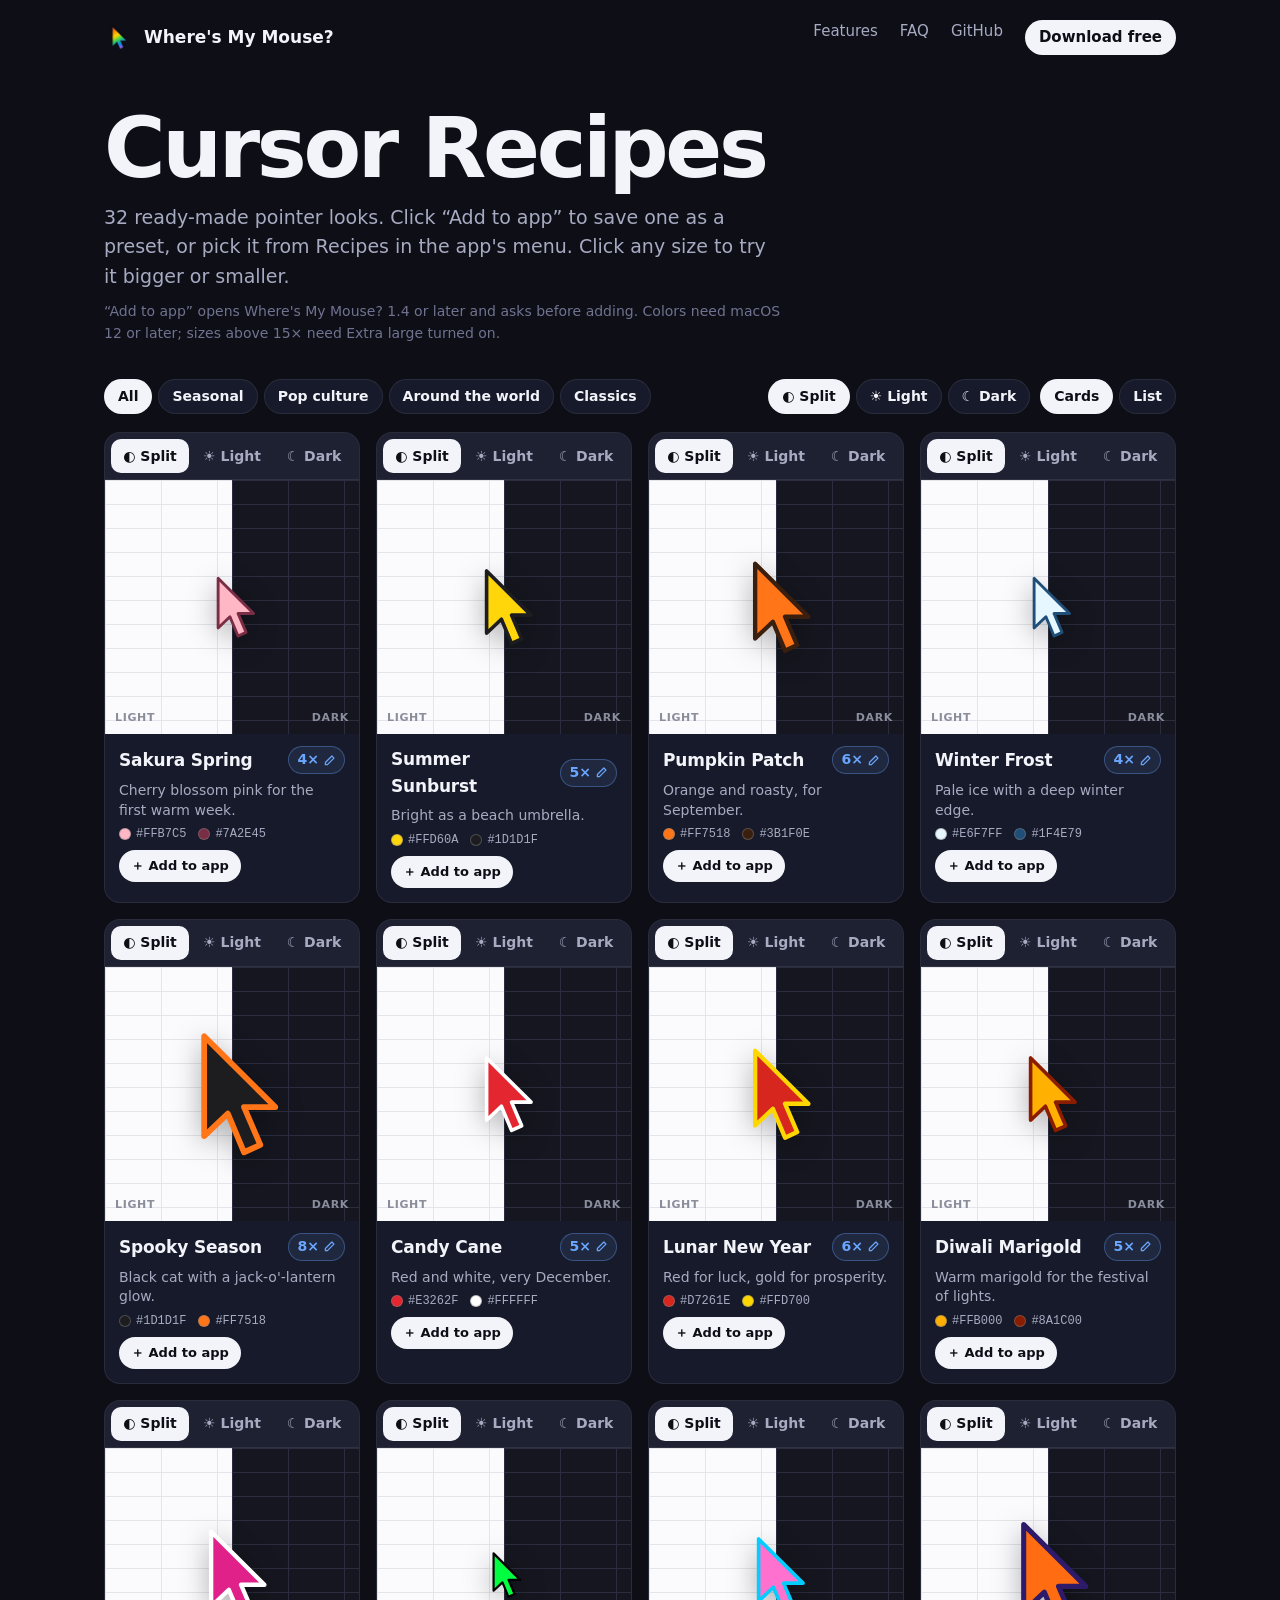
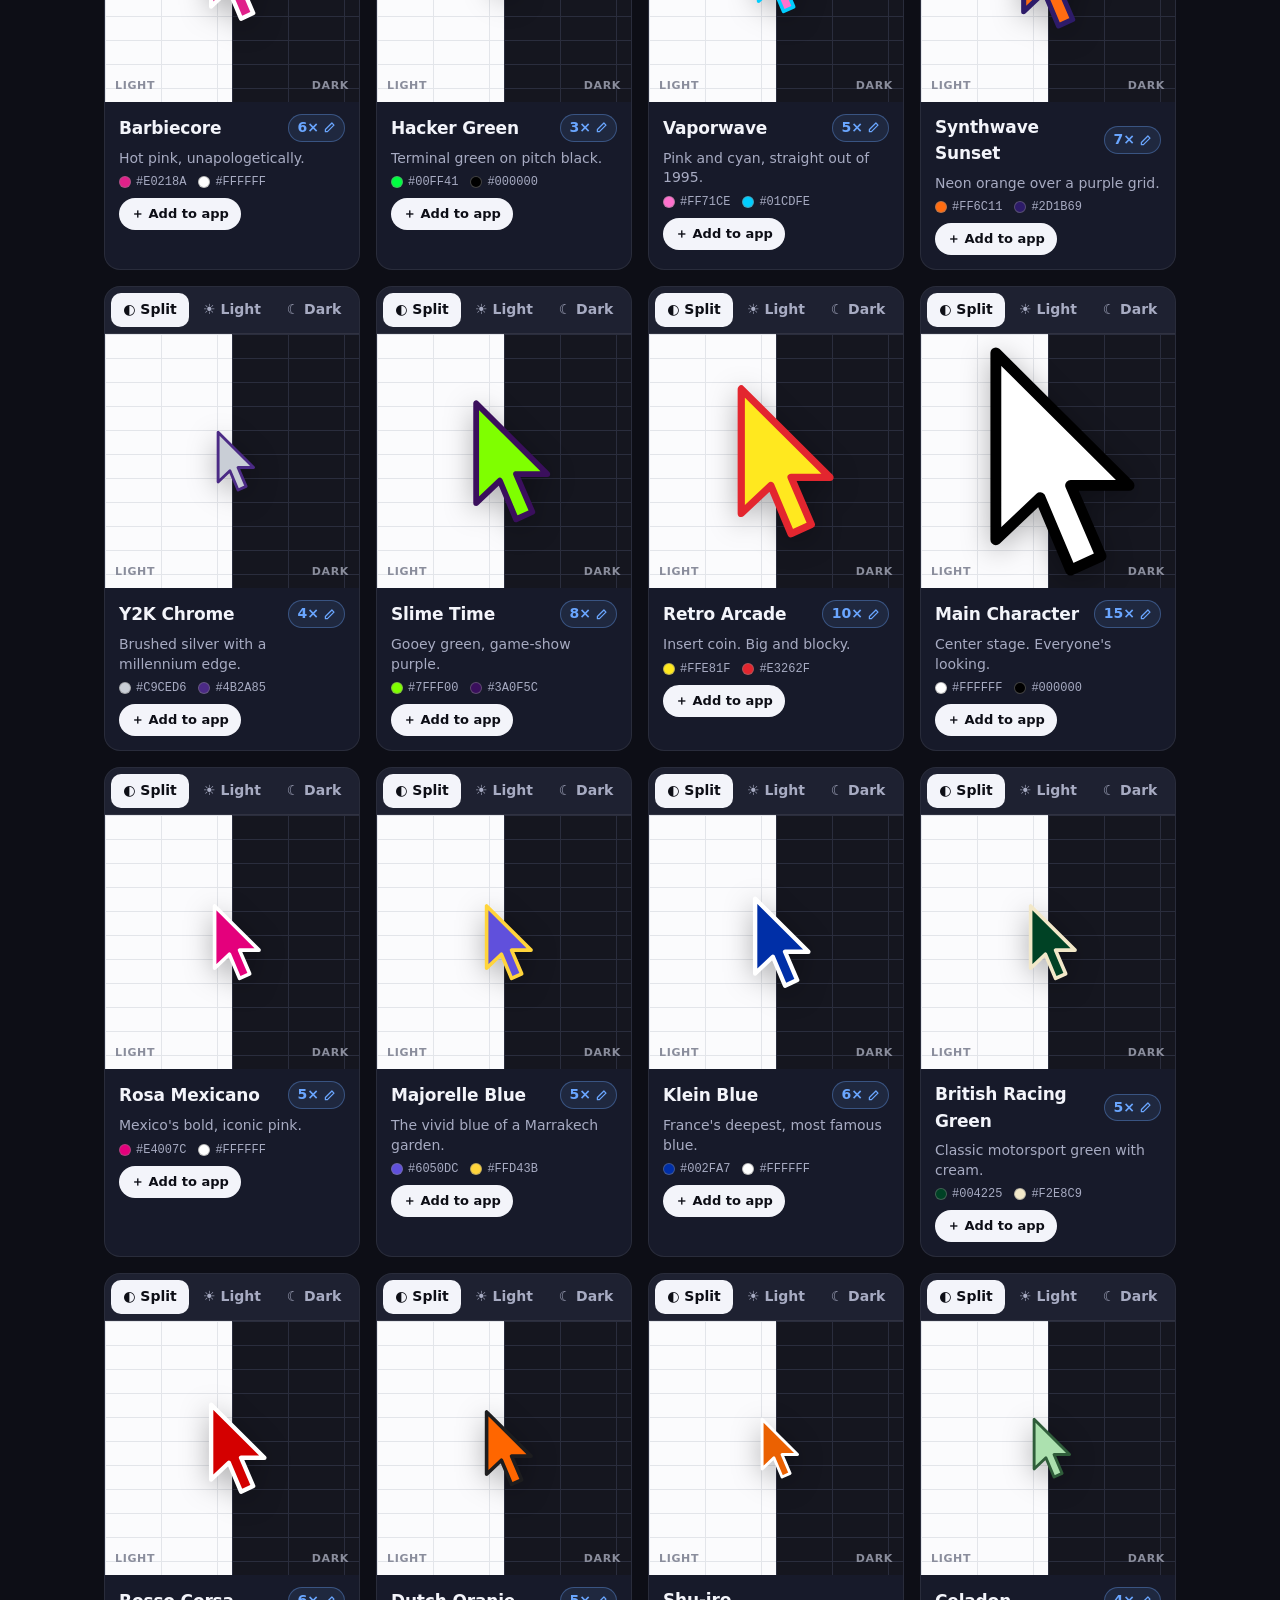
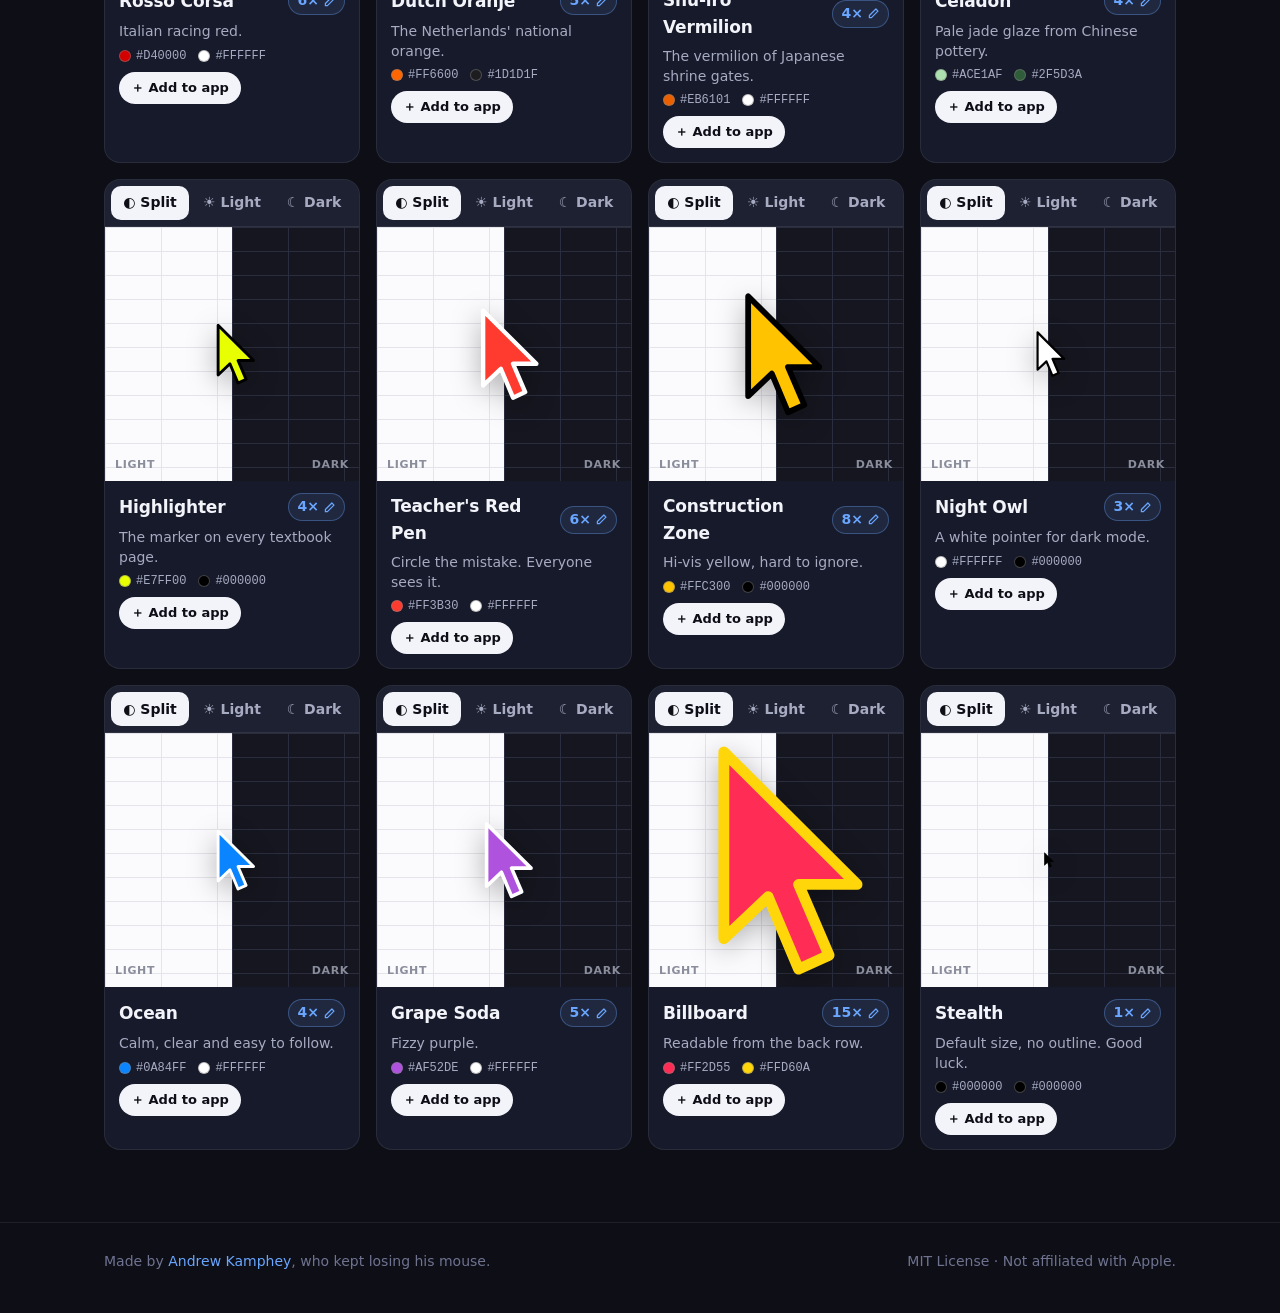
==== commit c3629da6: "Site: remove friction for new visitors - "Download free for Mac"; phones get "Send it to my Mac" (em" ====
--- a/site/recipes.html
+++ b/site/recipes.html
@@ -85,7 +85,7 @@
       <a class="hide-sm" href="/#features">Features</a>
       <a class="hide-sm" href="/#faq">FAQ</a>
       <a class="hide-sm" href="https://github.com/andrewkamphey/WheresMyMouse">GitHub</a>
-      <a class="dl" href="https://wheresmymouse.com/download">Download</a>
+      <a class="dl btn-dl" href="https://wheresmymouse.com/download"><span class="dl-label">Download free</span></a>
     </div>
   </nav>
   <header class="rc-hero">
@@ -178,6 +178,7 @@
   </div>
 </footer>
 <script src="assets/recipes.js"></script>
+<script src="assets/get-app.js"></script>
 <script>
   document.addEventListener('click', function (e) {
     var a = e.target.closest && e.target.closest('a[href*="/download"]');
